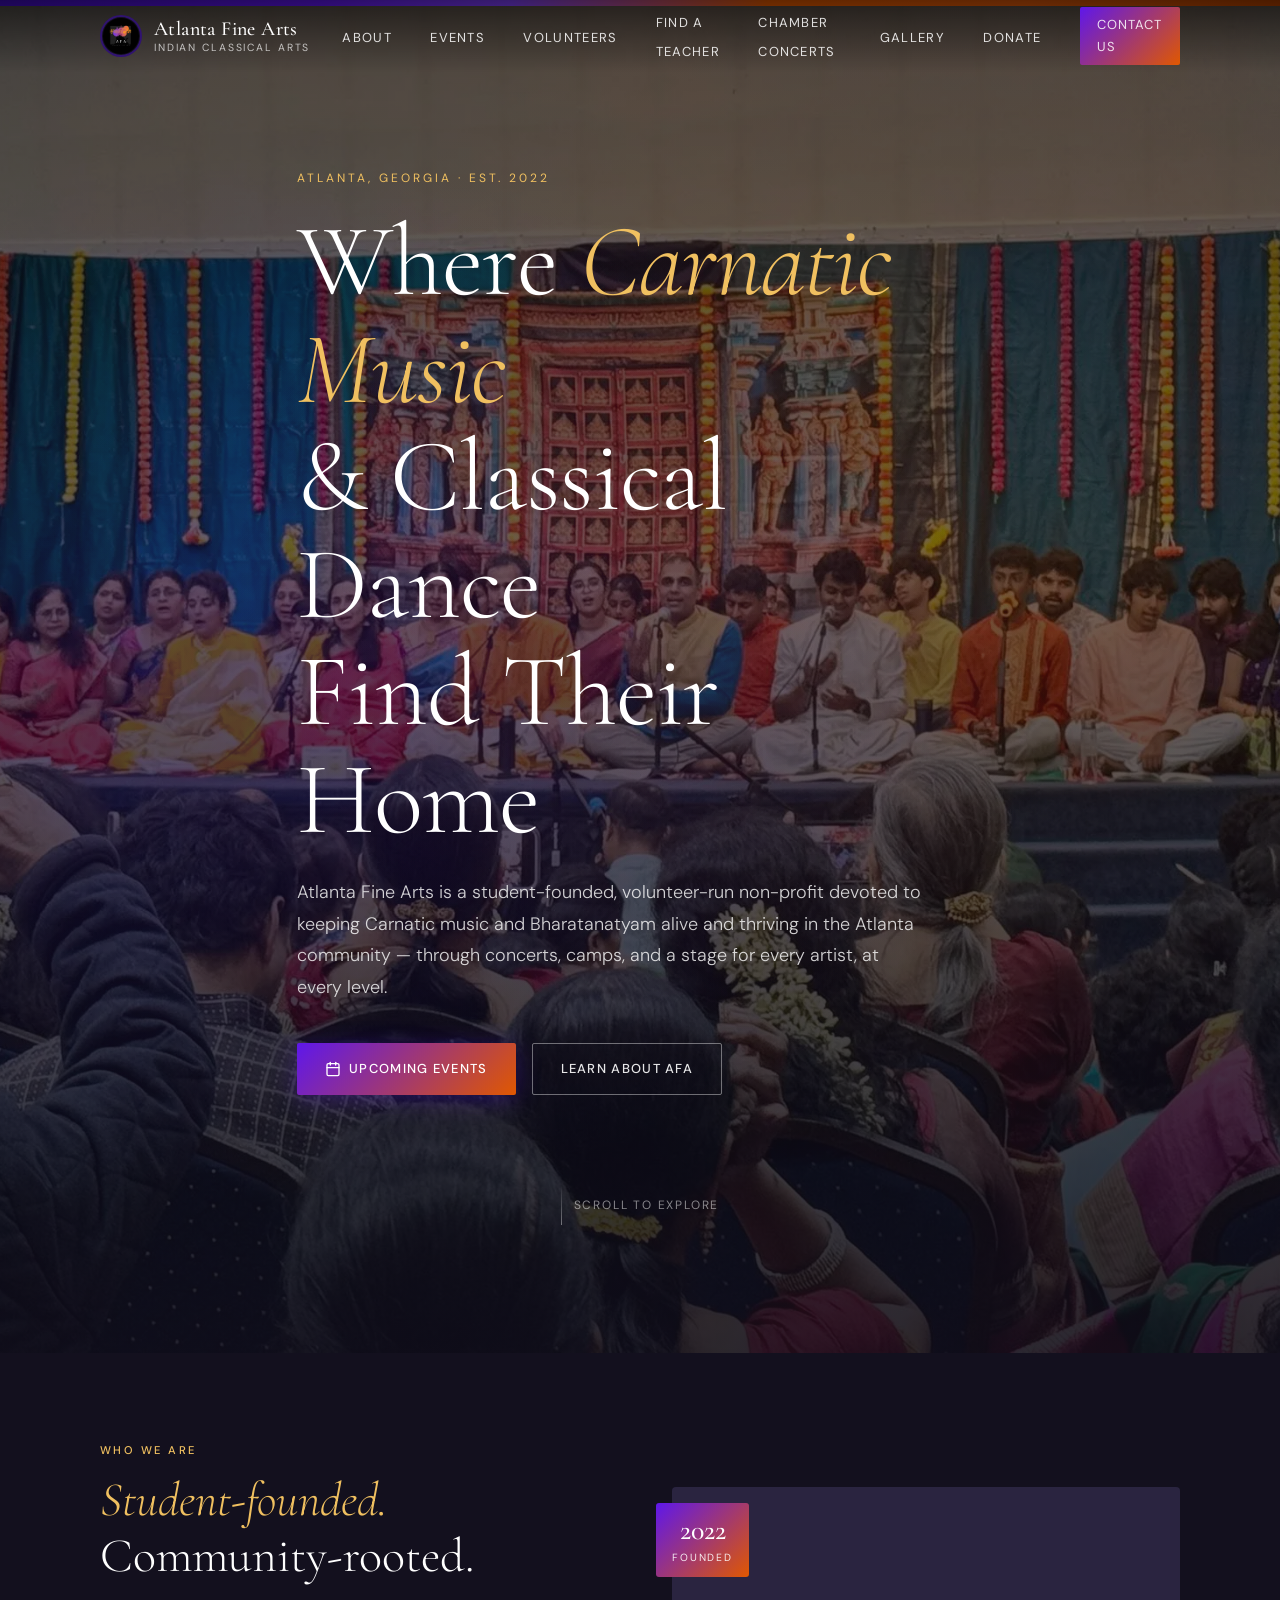
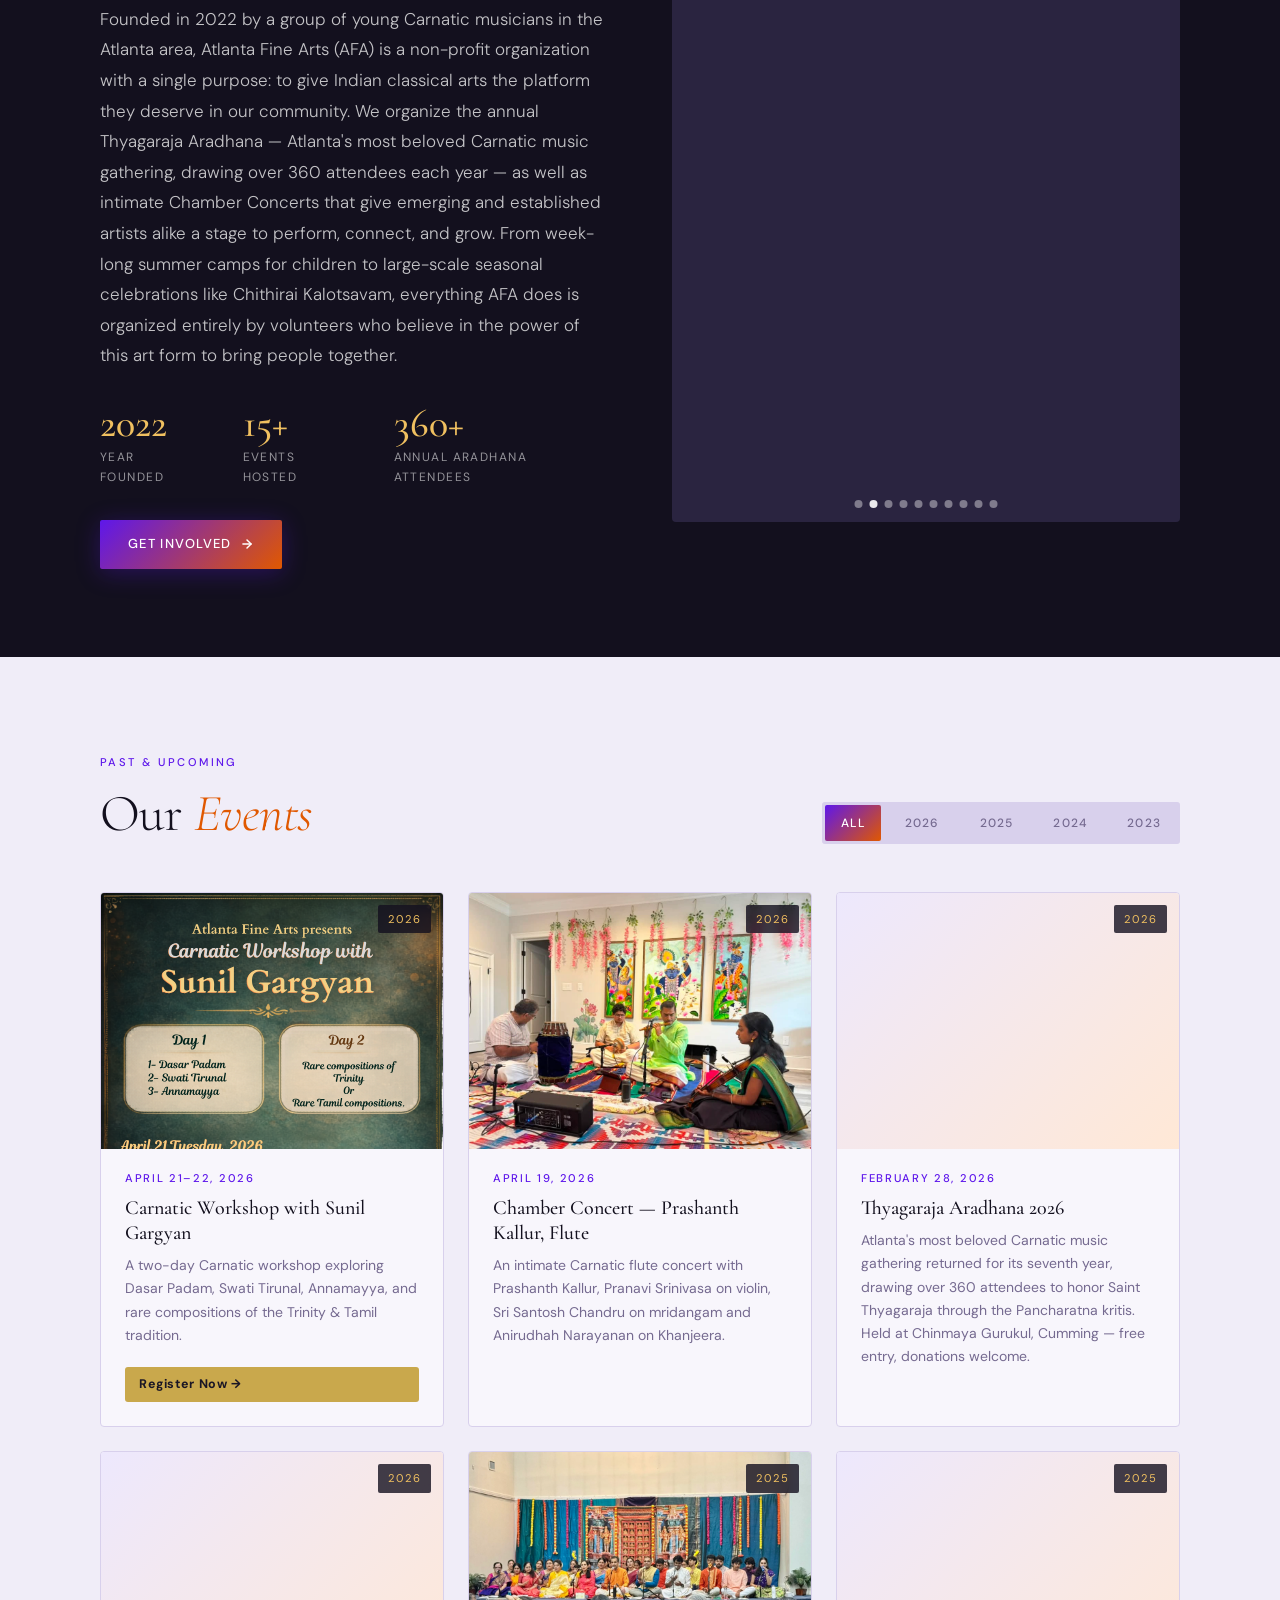
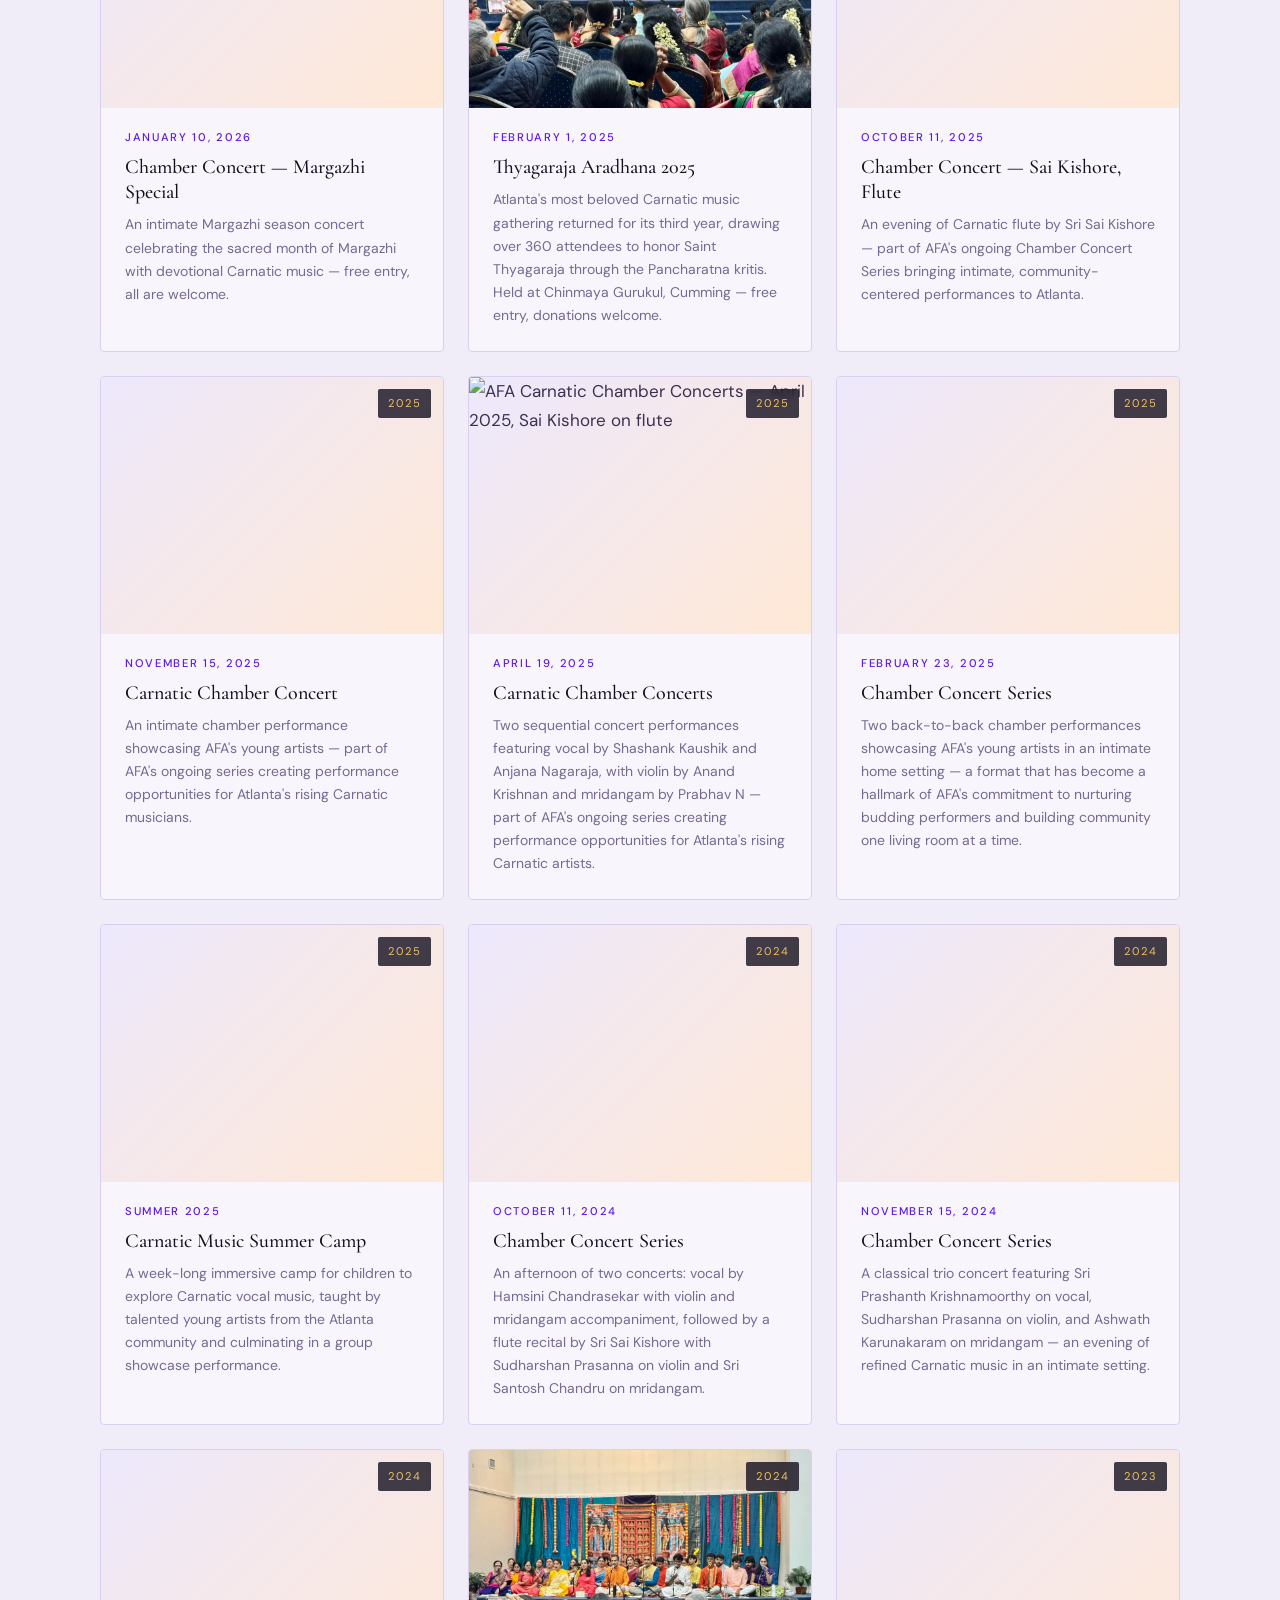
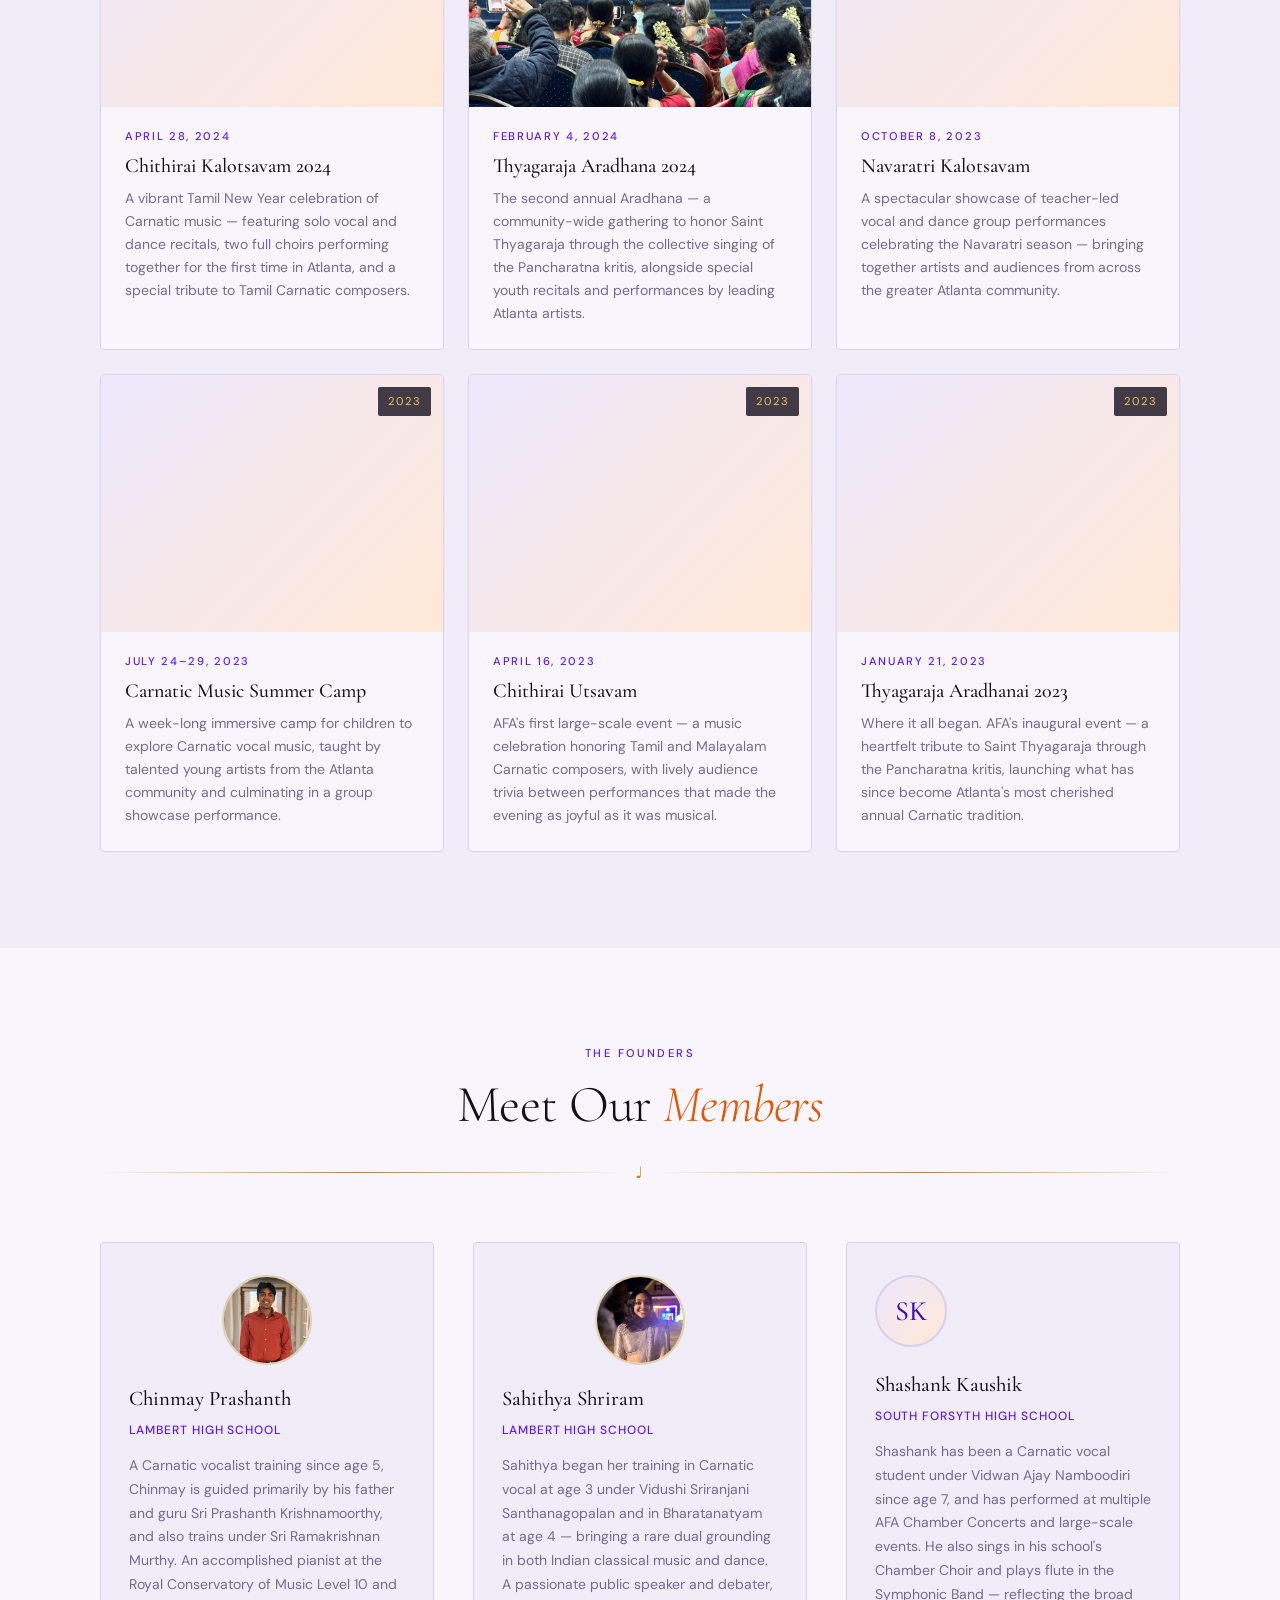
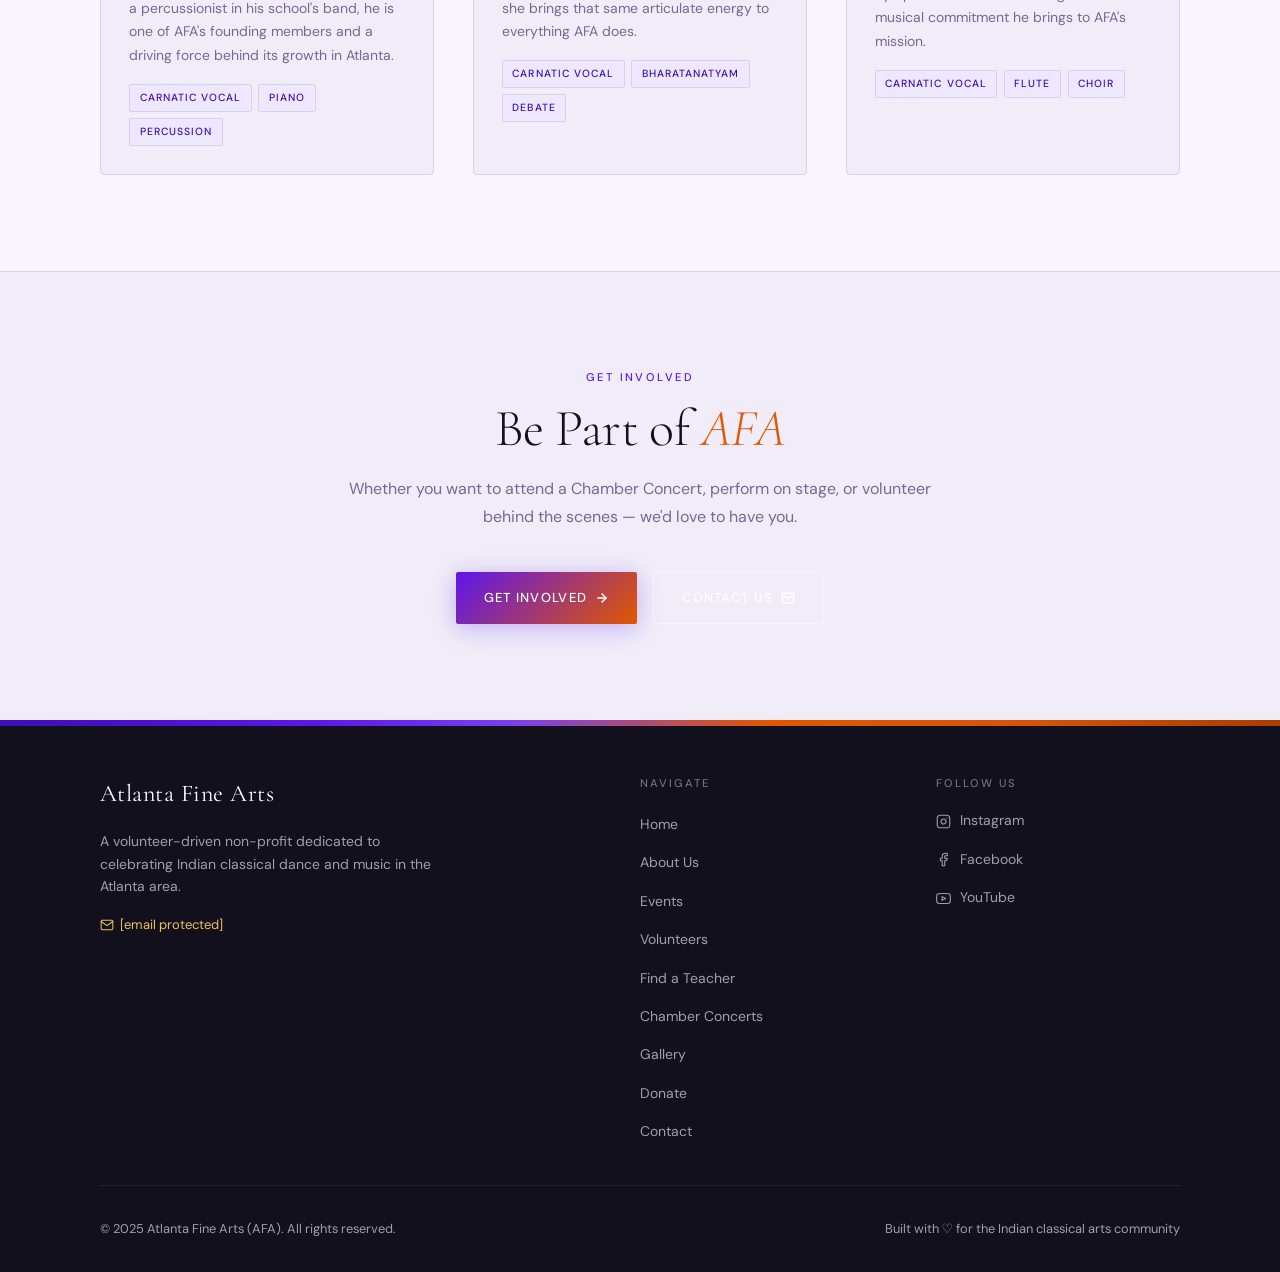
==== index.html @ be0f8270 "Update index.html" ====
<!DOCTYPE html>
<html lang="en">
<head>
  <meta charset="UTF-8" />
  <meta name="viewport" content="width=device-width, initial-scale=1.0" />

  <!-- ═══════════════════════════════════════════════
       SEO META
  ════════════════════════════════════════════════ -->
  <title>Atlanta Fine Arts | #1 Carnatic Music Events in Atlanta, GA — Thyagaraja Aradhana &amp; Chamber Concerts</title>
  <meta name="description" content="Atlanta Fine Arts (AFA) — Atlanta's premier Carnatic music organization. Home of the annual Thyagaraja Aradhana at Chinmaya Gurukul, Cumming GA. Free concerts, Chamber Concert Series, Bharatanatyam, and summer camps since 2022. Student-founded, volunteer-run." />
  <meta name="keywords" content="Atlanta Carnatic music, Carnatic music Atlanta GA, Thyagaraja Aradhana Atlanta, Indian classical music Atlanta, Bharatanatyam Atlanta, Carnatic concerts Cumming Georgia, AFA Atlanta Fine Arts, Pancharatna Kritis Atlanta, Indian classical arts Atlanta, Forsyth County Carnatic music" />
  <meta name="geo.region" content="US-GA" />
  <meta name="geo.placename" content="Atlanta, Georgia" />
  <meta name="author" content="Atlanta Fine Arts" />
  <meta name="robots" content="index, follow" />
  <link rel="canonical" href="https://atlfinearts.com/" />

  <!-- Open Graph -->
  <meta property="og:type"        content="website" />
  <meta property="og:url"         content="https://atlfinearts.com/" />
  <meta property="og:title"       content="Atlanta Fine Arts | Carnatic Music &amp; Bharatanatyam Events in Atlanta, GA" />
  <meta property="og:description" content="Atlanta's home for Carnatic music — annual Thyagaraja Aradhana (360+ attendees), Chamber Concert Series, Bharatanatyam, and summer camps. Free entry. Chinmaya Gurukul, Cumming GA." />
  <meta property="og:image"       content="https://atlfinearts.com/assets/images/og-image.jpg" />
  <meta property="og:image:width"  content="1200" />
  <meta property="og:image:height" content="630" />
  <meta property="og:locale"      content="en_US" />
  <meta property="og:site_name"   content="Atlanta Fine Arts" />

  <!-- Twitter / X card -->
  <meta name="twitter:card"        content="summary_large_image" />
  <meta name="twitter:title"       content="Atlanta Fine Arts | Carnatic Music &amp; Bharatanatyam in Atlanta" />
  <meta name="twitter:description" content="Student-founded non-profit bringing Carnatic music and Bharatanatyam to Atlanta. Annual Aradhana, Chamber Concerts, and summer camps since 2022." />
  <meta name="twitter:image"       content="https://atlfinearts.com/assets/images/og-image.jpg" />

  <!-- Theme colour -->
  <meta name="theme-color" content="#1E1A16" />

  <!-- ═══════════════════════════════════════════════
       PERFORMANCE — RESOURCE HINTS
  ════════════════════════════════════════════════ -->
  <!-- Preconnect to font origins before stylesheet parses -->
  <link rel="preconnect" href="https://fonts.googleapis.com" />
  <link rel="preconnect" href="https://fonts.gstatic.com" crossorigin />

  <!-- Preload LCP image — hero background is the LCP element -->
  <link rel="preload"
        as="image"
        href="assets/images/2026-Aaradhanai_group_picture.webp"
        type="image/webp"
        fetchpriority="high" />

  <!-- Preload stylesheet — blocks render but eliminates extra RTT -->
  <link rel="preload" href="styles.css" as="style" />

  <!-- ═══════════════════════════════════════════════
       FONTS — display=swap eliminates invisible-text period
       Only load the exact weights used (reduces payload ~30%)
  ════════════════════════════════════════════════ -->
  <link rel="stylesheet"
        href="https://fonts.googleapis.com/css2?family=Cormorant+Garamond:ital,wght@0,300;0,500;1,300;1,400&family=DM+Sans:opsz,wght@9..40,300;9..40,400;9..40,500&display=swap" />

  <!-- ═══════════════════════════════════════════════
       STYLESHEET
  ════════════════════════════════════════════════ -->
  <link rel="stylesheet" href="styles.css" />
  <link rel="stylesheet" href="pages.css" />

  <!-- ═══════════════════════════════════════════════
       PATCH — nav contrast + fix
  ════════════════════════════════════════════════ -->
  <style>
    /* Nav brand always white/legible at all scroll positions */
    .nav__wordmark { color: #fff !important; }
    .nav__wordmark span { color: rgba(255,255,255,0.7) !important; }
    .nav__link { color: rgba(255,255,255,0.85) !important; }
    .nav:not(.scrolled) { background: linear-gradient(to bottom, rgba(0,0,0,0.55) 0%, transparent 100%) !important; }
    /* Member photo avatars */
    .member-card__avatar--photo {
      width: 90px !important;
      height: 90px !important;
      border-radius: 50% !important;
      overflow: hidden !important;
      font-size: 0 !important;
      background: none !important;
      padding: 0 !important;
      margin: 0 auto 16px !important;
      border: 2px solid rgba(201,168,76,0.4) !important;
      display: flex !important;
      align-items: center !important;
      justify-content: center !important;
    }
    .member-card__avatar--photo img {
      width: 100% !important;
      height: 100% !important;
      object-fit: cover !important;
      object-position: top center !important;
      display: block !important;
    }

    /* ── MODAL FIX: make modal scrollable and X accessible ── */
    #event-modal > div {
      max-height: 90vh;
      overflow-y: auto;
      -webkit-overflow-scrolling: touch;
    }
    #event-modal > div > button {
      position: sticky !important;
      top: 0;
      float: right;
      margin: 12px 12px 0 0;
      z-index: 100;
    }
  </style>

  <!-- ═══════════════════════════════════════════════
       STRUCTURED DATA — JSON-LD
       Organization + WebSite + Events (rich results)
  ════════════════════════════════════════════════ -->
  <script type="application/ld+json">
  {
    "@context": "https://schema.org",
    "@graph": [
      {
        "@type": "Organization",
        "@id": "https://atlfinearts.com/#org",
        "name": "Atlanta Fine Arts",
        "alternateName": "AFA",
        "url": "https://atlfinearts.com",
        "logo": "https://atlfinearts.com/assets/images/og-image.jpg",
        "foundingDate": "2022",
        "description": "A student-founded, volunteer-run non-profit dedicated to nurturing Carnatic music and Bharatanatyam in the Atlanta community through the annual Thyagaraja Aradhana, Chamber Concert Series, summer camps, and more.",
        "email": "afacarnatic@gmail.com",
        "address": {
          "@type": "PostalAddress",
          "addressLocality": "Atlanta",
          "addressRegion": "GA",
          "addressCountry": "US"
        },
        "sameAs": [
          "https://www.instagram.com/atlanta.finearts",
          "https://www.facebook.com/afacarnatic",
          "https://www.youtube.com/@atlfinearts"
        ]
      },
      {
        "@type": "WebSite",
        "@id": "https://atlfinearts.com/#website",
        "url": "https://atlfinearts.com",
        "name": "Atlanta Fine Arts",
        "publisher": { "@id": "https://atlfinearts.com/#org" }
      },
      {
        "@type": "Event",
        "name": "Thyagaraja Aradhana 2026",
        "startDate": "2026-02-28",
        "location": { "@type": "Place", "name": "Chinmaya Gurukul", "address": { "@type": "PostalAddress", "addressLocality": "Cumming", "addressRegion": "GA" } },
        "organizer": { "@id": "https://atlfinearts.com/#org" },
        "description": "Annual celebration honoring Saint Thyagaraja with the singing of the Pancharatna kritis. Free entry, donations welcome.",
        "isAccessibleForFree": true
      },
      {
        "@type": "Event",
        "name": "Thyagaraja Aradhana 2025",
        "startDate": "2025-02-01",
        "location": { "@type": "Place", "name": "Chinmaya Gurukul", "address": { "@type": "PostalAddress", "addressLocality": "Cumming", "addressRegion": "GA" } },
        "organizer": { "@id": "https://atlfinearts.com/#org" },
        "description": "Annual celebration honoring Saint Thyagaraja with the singing of the Pancharatna kritis. Free entry, donations welcome. Over 360 attendees.",
        "isAccessibleForFree": true
      },
      {
        "@type": "Event",
        "name": "Chithirai Kalotsavam 2024",
        "startDate": "2024-04-28",
        "location": { "@type": "Place", "address": { "@type": "PostalAddress", "addressLocality": "Atlanta", "addressRegion": "GA" } },
        "organizer": { "@id": "https://atlfinearts.com/#org" },
        "description": "A celebration of Carnatic music featuring vocal and dance recitals, two epic choirs, and a tribute to Tamil Carnatic composers."
      },
      {
        "@type": "Event",
        "name": "Thyagaraja Aradhana 2024",
        "startDate": "2024-02-04",
        "location": { "@type": "Place", "address": { "@type": "PostalAddress", "addressLocality": "Atlanta", "addressRegion": "GA" } },
        "organizer": { "@id": "https://atlfinearts.com/#org" },
        "description": "Annual celebration honoring Saint Thyagaraja with group Pancharatnam performance and youth recitals."
      }
    ]
  }
  </script>

  <!-- FAQ + LocalBusiness schema for Google rich results -->
  <script type="application/ld+json">
  {
    "@context": "https://schema.org",
    "@type": "FAQPage",
    "mainEntity": [
      {
        "@type": "Question",
        "name": "What is Atlanta Fine Arts (AFA)?",
        "acceptedAnswer": { "@type": "Answer", "text": "Atlanta Fine Arts (AFA) is a student-founded, volunteer-run non-profit organization dedicated to promoting Carnatic music and Bharatanatyam in the Atlanta, Georgia community. Founded in 2022, AFA hosts the annual Thyagaraja Aradhana, Chamber Concert Series, summer camps, and cultural celebrations." }
      },
      {
        "@type": "Question",
        "name": "Where is the Thyagaraja Aradhana held in Atlanta?",
        "acceptedAnswer": { "@type": "Answer", "text": "The AFA Thyagaraja Aradhana is held at Chinmaya Gurukul, 4980 Pittman Road, Cumming, GA 30040. It is a free event open to all, with donations welcome." }
      },
      {
        "@type": "Question",
        "name": "How can I attend a Carnatic music concert in Atlanta?",
        "acceptedAnswer": { "@type": "Answer", "text": "Atlanta Fine Arts hosts free Carnatic music events throughout the year including the Thyagaraja Aradhana (360+ attendees), intimate Chamber Concert Series, and seasonal celebrations. Follow AFA on Instagram @atlanta.finearts or Facebook @afacarnatic for event announcements." }
      },
      {
        "@type": "Question",
        "name": "Is Atlanta Fine Arts free to attend?",
        "acceptedAnswer": { "@type": "Answer", "text": "Yes! Most AFA events including the Thyagaraja Aradhana are free to attend, with donations welcome. Summer camp programs have a small fee." }
      }
    ]
  }
  </script>
  <script type="application/ld+json">
  {
    "@context": "https://schema.org",
    "@type": "MusicGroup",
    "name": "Atlanta Fine Arts",
    "alternateName": "AFA",
    "url": "https://atlfinearts.com",
    "genre": "Carnatic Music",
    "foundingDate": "2022",
    "foundingLocation": { "@type": "Place", "name": "Atlanta, Georgia, USA" },
    "description": "Atlanta's premier student-founded, volunteer-run Carnatic music and Bharatanatyam organization. Home of the annual Thyagaraja Aradhana and Chamber Concert Series.",
    "address": { "@type": "PostalAddress", "addressLocality": "Cumming", "addressRegion": "GA", "addressCountry": "US" },
    "sameAs": ["https://www.instagram.com/atlanta.finearts", "https://www.facebook.com/afacarnatic", "https://www.youtube.com/@atlfinearts"]
  }
  </script>
</head>

<body>

  <!-- ═══════════════════════════════════════════════
       SKIP LINK — first focusable element (WCAG 2.4.1)
  ════════════════════════════════════════════════ -->
  <a class="skip-link" href="#main-content">Skip to main content</a>

  <!-- ═══════════════════════════════════════════════
       DECORATIVE TOP BORDER
  ════════════════════════════════════════════════ -->
  <div class="kolam-border" aria-hidden="true"></div>

  <!-- ═══════════════════════════════════════════════
       NAVIGATION
  ════════════════════════════════════════════════ -->
  <nav class="nav" id="nav" aria-label="Main navigation">
    <div class="nav__inner">

      <a href="#home" class="nav__brand" aria-label="Atlanta Fine Arts — home">
        <div class="nav__logo" aria-hidden="true">
          <img src="assets/images/afa-logo.webp"
               alt="" width="36" height="36"
               style="border-radius:50%;object-fit:cover;" />
        </div>
        <div class="nav__wordmark">
          Atlanta Fine Arts
          <span>Indian Classical Arts</span>
        </div>
      </a>

      <!-- Desktop links -->
      <ul class="nav__links" role="list">
        <li><a href="#about"   class="nav__link">About</a></li>
        <li><a href="#events"  class="nav__link">Events</a></li>
        <li><a href="volunteers.html" class="nav__link">Volunteers</a></li>
        <li><a href="teachers.html" class="nav__link">Find a Teacher</a></li>
        <li><a href="chamber-concerts.html" class="nav__link">Chamber Concerts</a></li>
        <li><a href="gallery.html" class="nav__link">Gallery</a></li>
        <li><a href="donate.html" class="nav__link">Donate</a></li>
        <li><a href="contact.html" class="nav__link nav__link--cta">Contact Us</a></li>
      </ul>

      <!-- Mobile hamburger — aria-expanded + aria-controls wired in JS -->
      <button class="nav__toggle"
              id="nav-toggle"
              aria-label="Open navigation menu"
              aria-expanded="false"
              aria-controls="mobile-menu">
        <span aria-hidden="true"></span>
        <span aria-hidden="true"></span>
        <span aria-hidden="true"></span>
      </button>
    </div>

    <!-- Mobile menu panel -->
    <div class="nav__mobile" id="mobile-menu" aria-hidden="true" role="region" aria-label="Mobile navigation">
      <ul class="nav__mobile-links" role="list">
        <li><a href="#about"   class="nav__mobile-link" data-mobile-link>About <span class="arrow" aria-hidden="true">→</span></a></li>
        <li><a href="#events"  class="nav__mobile-link" data-mobile-link>Events <span class="arrow" aria-hidden="true">→</span></a></li>
        <li><a href="volunteers.html" class="nav__mobile-link" data-mobile-link>Volunteers <span class="arrow" aria-hidden="true">→</span></a></li>
        <li><a href="teachers.html" class="nav__mobile-link" data-mobile-link>Find a Teacher <span class="arrow" aria-hidden="true">→</span></a></li>
        <li><a href="chamber-concerts.html" class="nav__mobile-link" data-mobile-link>Chamber Concerts <span class="arrow" aria-hidden="true">→</span></a></li>
        <li><a href="gallery.html" class="nav__mobile-link" data-mobile-link>Gallery <span class="arrow" aria-hidden="true">→</span></a></li>
        <li><a href="donate.html" class="nav__mobile-link" data-mobile-link>Donate <span class="arrow" aria-hidden="true">→</span></a></li>
        <li><a href="contact.html" class="nav__mobile-link" data-mobile-link>Contact Us <span class="arrow" aria-hidden="true">→</span></a></li>
      </ul>
    </div>
  </nav>

  <!-- ─────────────────────────────────────────── -->
  <main id="main-content">
  <!-- ─────────────────────────────────────────── -->

    <!-- ═══════════════════════════════════════════════
         HERO
    ════════════════════════════════════════════════ -->
    <section class="hero" id="home" aria-label="Welcome to Atlanta Fine Arts">
      <div class="hero__bg" aria-hidden="true">
        <!--
          <picture> with AVIF → WebP → JPEG fallback + responsive srcset
          fetchpriority=high  → browser prioritises this as LCP candidate
          loading=eager       → never lazy-load the LCP image
          No width/height on <picture> itself; aspect ratio handled by CSS
        -->
        <picture>
          <source
            type="image/webp"
            srcset="assets/images/2026-Aaradhanai_group_picture.webp"
            sizes="100vw" />
          <img
            class="hero__bg-img"
            src="assets/images/2026-Aaradhanai_group_picture.webp"
            sizes="100vw"
            alt=""
            width="1920" height="1080"
            loading="eager"
            fetchpriority="high"
            decoding="async" />
        </picture>
        <div class="hero__bg-overlay"></div>
      </div>

      <div class="hero__inner container">
        <p class="hero__eyebrow">Atlanta, Georgia · Est. 2022</p>

        <h1 class="hero__title">
          Where <em>Carnatic Music</em><br>&amp; Classical Dance<br>Find Their Home
        </h1>

        <p class="hero__desc">
          Atlanta Fine Arts is a student-founded, volunteer-run non-profit
          devoted to keeping Carnatic music and Bharatanatyam alive and thriving
          in the Atlanta community — through concerts, camps, and a stage for
          every artist, at every level.
        </p>

        <div class="hero__actions">
          <a href="#events" class="btn btn--primary">
            <!-- Inline SVG icon — no extra HTTP request -->
            <svg width="16" height="16" viewBox="0 0 24 24" fill="none" stroke="currentColor"
                 stroke-width="2" stroke-linecap="round" stroke-linejoin="round"
                 aria-hidden="true" focusable="false">
              <rect x="3" y="4" width="18" height="18" rx="2" ry="2"/>
              <line x1="16" y1="2" x2="16" y2="6"/>
              <line x1="8" y1="2" x2="8" y2="6"/>
              <line x1="3" y1="10" x2="21" y2="10"/>
            </svg>
            Upcoming Events
          </a>
          <a href="#about" class="btn btn--outline">Learn About AFA</a>
        </div>
      </div>

      <p class="hero__scroll container" aria-hidden="true">
        <span class="hero__scroll-line"></span>
        Scroll to explore
      </p>
    </section>

    <!-- ═══════════════════════════════════════════════
         ABOUT
    ════════════════════════════════════════════════ -->
    <section class="about" id="about" aria-labelledby="about-heading">
      <div class="container">
        <div class="about__inner">

          <div>
            <p class="about__tag">Who We Are</p>
            <h2 class="about__title" id="about-heading">
              <em>Student-founded.</em><br>
              Community-rooted.
            </h2>
            <p class="about__body">
              Founded in 2022 by a group of young Carnatic musicians in the Atlanta
              area, Atlanta Fine Arts (AFA) is a non-profit organization with a
              single purpose: to give Indian classical arts the platform they deserve
              in our community. We organize the annual Thyagaraja Aradhana — Atlanta's
              most beloved Carnatic music gathering, drawing over 360 attendees each
              year — as well as intimate Chamber Concerts that give emerging and
              established artists alike a stage to perform, connect, and grow. From
              week-long summer camps for children to large-scale seasonal celebrations
              like Chithirai Kalotsavam, everything AFA does is organized entirely by
              volunteers who believe in the power of this art form to bring people together.
            </p>

            <div class="about__stats">
              <div>
                <div class="stat__number">2022</div>
                <div class="stat__label">Year Founded</div>
              </div>
              <div>
                <div class="stat__number">15+</div>
                <div class="stat__label">Events Hosted</div>
              </div>
              <div>
                <div class="stat__number">360+</div>
                <div class="stat__label">Annual Aradhana Attendees</div>
              </div>
            </div>

            <div class="">
              <a href="#contact" class="btn btn--primary">
                Get Involved
                <svg width="14" height="14" viewBox="0 0 24 24" fill="none" stroke="currentColor"
                     stroke-width="2.5" stroke-linecap="round" stroke-linejoin="round"
                     aria-hidden="true" focusable="false">
                  <line x1="5" y1="12" x2="19" y2="12"/>
                  <polyline points="12 5 19 12 12 19"/>
                </svg>
              </a>
            </div>
          </div>

          <div class="about__img-wrap" style="position:relative;overflow:visible;">
            <!-- Carousel -->
            <div id="about-carousel" style="position:relative;width:100%;height:100%;border-radius:inherit;overflow:hidden;">
              <img class="about__img about-slide" src="assets/images/2026-Aaradhanai_group_picture.webp"
                   alt="Thyagaraja Aradhana group performance" loading="lazy" decoding="async"
                   style="width:100%;height:100%;object-fit:cover;display:block;" />
              <img class="about__img about-slide" src="assets/images/2024-chithirai-kalotsavam-group-performance-dance-2.webp"
                   alt="Chithirai Kalotsavam dance performance" loading="lazy" decoding="async"
                   style="width:100%;height:100%;object-fit:cover;display:none;" />
              <img class="about__img about-slide" src="assets/images/chamber-concert-series-pranavi-on-violin.webp"
                   alt="AFA Chamber Concert Series — violin performance" loading="lazy" decoding="async"
                   style="width:100%;height:100%;object-fit:cover;display:none;" />
              <img class="about__img about-slide" src="assets/images/2024-chithirai-kalotsavam-group-performance-dance-4.webp"
                   alt="Chithirai Kalotsavam group dance" loading="lazy" decoding="async"
                   style="width:100%;height:100%;object-fit:cover;display:none;" />
              <img class="about__img about-slide" src="assets/images/workshop-poster.svg"
                   alt="AFA Chamber Concert performance" loading="lazy" decoding="async"
                   style="width:100%;height:100%;object-fit:cover;display:none;" />
              <img class="about__img about-slide" src="assets/images/workshop-poster.svg"
                   alt="AFA Chamber Concert performance" loading="lazy" decoding="async"
                   style="width:100%;height:100%;object-fit:cover;display:none;" />
              <img class="about__img about-slide" src="assets/images/chamber-concert-series-prabhav.webp"
                   alt="AFA Chamber Concert — mridangam performance" loading="lazy" decoding="async"
                   style="width:100%;height:100%;object-fit:cover;display:none;" />
              <img class="about__img about-slide" src="assets/images/chamber-concert-series-anand-krishnan.webp"
                   alt="AFA Chamber Concert — violin performance" loading="lazy" decoding="async"
                   style="width:100%;height:100%;object-fit:cover;display:none;" />
              <img class="about__img about-slide" src="assets/images/2023_chamber_concert.webp"
                   alt="AFA Chamber Concert 2023" loading="lazy" decoding="async"
                   style="width:100%;height:100%;object-fit:cover;display:none;" />
              <img class="about__img about-slide" src="assets/images/AFA-young-volunteers.webp"
                   alt="AFA young volunteers" loading="lazy" decoding="async"
                   style="width:100%;height:100%;object-fit:cover;display:none;" />
              <!-- Dot indicators -->
              <div style="position:absolute;bottom:14px;left:50%;transform:translateX(-50%);display:flex;gap:7px;z-index:10;">
                <button class="about-dot" onclick="goSlide(0)" aria-label="Slide 1"  style="width:8px;height:8px;border-radius:50%;border:none;background:rgba(255,255,255,0.9);cursor:pointer;padding:0;"></button>
                <button class="about-dot" onclick="goSlide(1)" aria-label="Slide 2"  style="width:8px;height:8px;border-radius:50%;border:none;background:rgba(255,255,255,0.4);cursor:pointer;padding:0;"></button>
                <button class="about-dot" onclick="goSlide(2)" aria-label="Slide 3"  style="width:8px;height:8px;border-radius:50%;border:none;background:rgba(255,255,255,0.4);cursor:pointer;padding:0;"></button>
                <button class="about-dot" onclick="goSlide(3)" aria-label="Slide 4"  style="width:8px;height:8px;border-radius:50%;border:none;background:rgba(255,255,255,0.4);cursor:pointer;padding:0;"></button>
                <button class="about-dot" onclick="goSlide(4)" aria-label="Slide 5"  style="width:8px;height:8px;border-radius:50%;border:none;background:rgba(255,255,255,0.4);cursor:pointer;padding:0;"></button>
                <button class="about-dot" onclick="goSlide(5)" aria-label="Slide 6"  style="width:8px;height:8px;border-radius:50%;border:none;background:rgba(255,255,255,0.4);cursor:pointer;padding:0;"></button>
                <button class="about-dot" onclick="goSlide(6)" aria-label="Slide 7"  style="width:8px;height:8px;border-radius:50%;border:none;background:rgba(255,255,255,0.4);cursor:pointer;padding:0;"></button>
                <button class="about-dot" onclick="goSlide(7)" aria-label="Slide 8"  style="width:8px;height:8px;border-radius:50%;border:none;background:rgba(255,255,255,0.4);cursor:pointer;padding:0;"></button>
                <button class="about-dot" onclick="goSlide(8)" aria-label="Slide 9"  style="width:8px;height:8px;border-radius:50%;border:none;background:rgba(255,255,255,0.4);cursor:pointer;padding:0;"></button>
                <button class="about-dot" onclick="goSlide(9)" aria-label="Slide 10" style="width:8px;height:8px;border-radius:50%;border:none;background:rgba(255,255,255,0.4);cursor:pointer;padding:0;"></button>
              </div>
            </div>
            <!-- Founded badge — positioned outside the overflow:hidden carousel div -->
            <div class="about__founded" aria-label="Organization founded in 2022"
                 style="position:absolute;top:16px;left:-16px;z-index:20;">
              <span>2022</span>
              <span>Founded</span>
            </div>
          </div>
          <script>
            (function() {
              var slides = document.querySelectorAll('.about-slide');
              var dots   = document.querySelectorAll('.about-dot');
              var cur    = 0;
              function goSlide(n) {
                slides[cur].style.display = 'none';
                dots[cur].style.background = 'rgba(255,255,255,0.4)';
                cur = n;
                slides[cur].style.display = 'block';
                dots[cur].style.background = 'rgba(255,255,255,0.9)';
              }
              window.goSlide = goSlide;
              setInterval(function() { goSlide((cur + 1) % slides.length); }, 3500);
            })();
          </script>

        </div>
      </div>
    </section>

    <!-- ═══════════════════════════════════════════════
         EVENTS
    ════════════════════════════════════════════════ -->
    <section class="events" id="events" aria-labelledby="events-heading">
      <div class="container">

        <div class="events__head">
          <div>
            <p class="section-label">Past &amp; Upcoming</p>
            <h2 class="section-title" id="events-heading">
              Our <em>Events</em>
            </h2>
          </div>
          <!-- role=tablist so screen readers announce tab pattern -->
          <div class="events__tabs" role="tablist" aria-label="Filter events by year">
            <button class="events__tab active" data-tab="all"  role="tab" aria-selected="true"  id="tab-all"  aria-controls="events-grid">All</button>
            <button class="events__tab"        data-tab="2026" role="tab" aria-selected="false" id="tab-2026" aria-controls="events-grid">2026</button>
            <button class="events__tab"        data-tab="2025" role="tab" aria-selected="false" id="tab-2025" aria-controls="events-grid">2025</button>
            <button class="events__tab"        data-tab="2024" role="tab" aria-selected="false" id="tab-2024" aria-controls="events-grid">2024</button>
            <button class="events__tab"        data-tab="2023" role="tab" aria-selected="false" id="tab-2023" aria-controls="events-grid">2023</button>
          </div>
        </div>

        <!-- EVENT MODAL -->
        <div id="event-modal" style="display:none;position:fixed;inset:0;z-index:9999;background:rgba(0,0,0,0.75);overflow-y:auto;padding:40px 16px;" onclick="if(event.target===this)closeModal()">
          <div style="background:#1a1625;max-width:640px;margin:0 auto;border-radius:16px;overflow:hidden;position:relative;box-shadow:0 24px 80px rgba(0,0,0,0.6);" onclick="event.stopPropagation()">
            <div style="display:flex;justify-content:flex-end;background:#1a1625;padding:12px 14px 0;"><button onclick="closeModal()" aria-label="Close" style="background:rgba(255,255,255,0.12);border:none;color:#fff;width:44px;height:44px;border-radius:50%;font-size:20px;cursor:pointer;z-index:10;line-height:1;flex-shrink:0;display:flex;align-items:center;justify-content:center;">✕</button></div>
            <div style="position:relative;">
              <img id="modal-img" src="" alt="" style="width:100%;max-height:320px;object-fit:cover;display:block;" />
              <div id="modal-img-dots" style="position:absolute;bottom:10px;left:50%;transform:translateX(-50%);display:none;gap:6px;align-items:center;"></div>
            </div>
            <div style="padding:24px 28px 32px;">
              <p id="modal-date" style="color:#c9a84c;font-size:0.78rem;letter-spacing:0.12em;text-transform:uppercase;margin:0 0 8px;"></p>
              <h2 id="modal-title" style="color:#fff;font-family:'Cormorant Garamond',serif;font-size:1.75rem;font-weight:300;margin:0 0 6px;"></h2>
              <p id="modal-location" style="color:rgba(255,255,255,0.45);font-size:0.8rem;margin:0 0 20px;"></p>
              <div id="modal-blog" style="margin:0 0 20px;"></div>
              <div id="modal-performers" style="border-top:1px solid rgba(255,255,255,0.1);padding-top:20px;"></div>
            </div>
          </div>
        </div>
        <style>
          .event-card { cursor:pointer; transition:transform 0.2s ease, box-shadow 0.2s ease; }
          .event-card:hover { transform:translateY(-4px); box-shadow:0 12px 40px rgba(0,0,0,0.3); }
          .event-card:hover .event-card__title { color:#c9a84c; }
          .performer-set { margin-bottom:16px; }
          .performer-set h4 { color:#c9a84c; font-size:0.75rem; letter-spacing:0.1em; text-transform:uppercase; margin:0 0 10px; }
          .performer-row { display:flex; align-items:center; gap:10px; margin-bottom:8px; }
          .performer-instrument { background:rgba(201,168,76,0.15); color:#c9a84c; font-size:0.7rem; letter-spacing:0.08em; text-transform:uppercase; padding:2px 8px; border-radius:20px; white-space:nowrap; }
          .performer-name { color:#fff; font-size:0.9rem; }
          .modal-stat { display:inline-flex; align-items:center; gap:6px; background:rgba(255,255,255,0.06); padding:6px 14px; border-radius:20px; font-size:0.8rem; color:rgba(255,255,255,0.7); margin:0 6px 8px 0; }
        </style>
        <script>
          var eventsData = {
            'chamber-kallur-2026': {
              imgs: ['assets/images/prashanth-kallur-group.webp'],
              date: 'Sunday, April 19, 2026 · 3:00 PM – 4:30 PM',
              title: 'Chamber Concert — Prashanth Kallur, Flute',
              location: 'Private Residence, Cumming GA ',
              blog: 'AFA\'s April 2026 Chamber Concert featured an intimate flute performance by Prashanth Kallur — one of Atlanta\'s most lyrical voices on the Carnatic flute.\n\nPrashanth was joined by Pranavi Srinivasa on violin , Sri Santosh Chandru on mridangam and Anirudhah Narayanan on Khanjeera for an afternoon of deeply felt, close-quarters Carnatic music. Around 60 guests gathered at a private residence in Cumming for what was a truly special evening.\n\nFree entry, true to AFA\'s tradition of keeping Carnatic music accessible to all.',
              stats: ['Free Entry', '60 Seats Only', 'April 19, 2026'],
              sets: [
                { time: '3:00 PM – 4:30 PM', performers: [
                  { name: 'Prashanth Kallur', instrument: 'Flute' },
                  { name: 'Pranavi Srinivasa', instrument: 'Violin' },
                  { name: 'Sri Santosh Chandru', instrument: 'Mridangam' },
                  { name: 'Anirudhah Narayanan', instrument: 'Khanjeera' }
                  
                ]}
              ],
            },
            'workshop-sunil-2026': {
              imgs: ['assets/images/workshop-poster.svg'],
              date: 'Tuesday April 21 & Wednesday April 22, 2026',
              title: 'Carnatic Workshop with Sunil Gargyan',
              location: 'Atlanta, GA — details shared upon registration',
              blog: 'AFA presents a rare two-day Carnatic workshop with Sunil Gargyan — an opportunity to study compositions seldom covered in regular classroom instruction.\n\nDay 1 (Tuesday, April 21) explores the devotional heritage of Dasar Padam, the lyrical compositions of Swati Tirunal, and the vast body of work by the saint-poet Annamayya.\n\nDay 2 (Wednesday, April 22) ventures into rare territory: either the seldom-taught compositions of the Trinity — Thyagaraja, Muthuswami Dikshitar, and Syama Sastri — or rare Tamil Carnatic compositions.\n\nThis workshop is designed for intermediate to advanced students and serious enthusiasts. Space is limited — register early to secure your spot.',
              stats: ['2 Days', 'April 21–22, 2026', 'Registration Required'],
              sets: [
                { time: 'Day 1 · Tuesday, April 21', performers: [
                  { name: 'Dasar Padam', instrument: 'Topic' },
                  { name: 'Swati Tirunal', instrument: 'Topic' },
                  { name: 'Annamayya', instrument: 'Topic' }
                ]},
                { time: 'Day 2 · Wednesday, April 22', performers: [
                  { name: 'Rare Trinity compositions — or — Rare Tamil compositions', instrument: 'Topic' }
                ]}
              ],
              registerLink: 'workshop-sunil-gargyan.html'
            },
            'aradhana-2026': {
              imgs: ['assets/images/2026-thyagaraja-aaradhanai-img1.webp','assets/images/2026-thyagaraja-aaradhanai-img2.webp','assets/images/2026-thyagaraja-aaradhanai-img3.webp','assets/images/2026-Aaradhanai_group_picture.webp','assets/images/afa-2026-aaradhanai.webp'],
              date: 'Saturday, February 28, 2026 · 4 pm – 6 pm',
              title: 'Thyagaraja Aradhana 2026',
              location: 'Chinmaya Gurukul, 4980 Pittman Road, Cumming GA 30040',
              blog: 'Every February, the Atlanta Carnatic community gathers to do one thing: sing together. The AFA Thyagaraja Aradhana is not a ticketed concert — it is a Ghoshti Gaanam, a collective offering, where students, teachers, seasoned vidwans, and first-time rasikas all find their place in the same circle of sound.\n\nThe 2026 Aradhana marks AFA\'s fifth consecutive year hosting this beloved tradition. Over 360 voices filled Chinmaya Gurukul on February 28th to collectively render the Pancharathna Keertanas — the five great compositions of Saint Thyagaraja that are sung simultaneously by musicians across the world on his Aradhana day.\n\nWhat began as a small gathering of young musicians in 2022 has grown into one of the most anticipated events in the Atlanta Carnatic calendar. Free entry, open to all.',
              stats: ['Free Entry','360+ Attendees','Pancharathna Keertanas'],
              sets: []
            },
            'margazhi-2026': {
              imgs: ['assets/images/raman-thiruppavai.webp','assets/images/chamber-concert-series-pranavi-on-violin.webp'],
              date: 'Saturday, January 10, 2026 · 3 pm – 5 pm',
              title: 'Chamber Concert — Margazhi Special',
              location: 'Private Residence, Atlanta GA',
              blog: 'Margazhi — the Tamil month of devotion — found a beautiful expression in Atlanta this January. AFA\'s Margazhi Special brought together about 70 rasikas at a private residence for an afternoon steeped in the devotional spirit of the season.\n\nThe concert opened with a heartfelt recitation of Thiruppavai by Sri Raman Poyapakkam, the 30 verses of Andal\'s divine composition filling the room with quiet reverence. Sai Kishore then took the stage with his flute, his phrases weaving between the sacred and the lyrical, accompanied by Pranavi Srinivasa on violin and Sri Santosh Chandru holding the rhythmic pulse on mridangam.\n\nFor many in the audience, this is exactly what AFA\'s chamber series was built for — not a large hall or a ticketed stage, but a living room, a close circle, and music that feels like a personal conversation with the divine.',
              stats: ['~70 Attendees','Margazhi Season','Private Residence'],
              sets: [
                { time: '', performers: [
                  { name: 'Sri Raman Poyapakkam', instrument: 'Thiruppavai' },
                  { name: 'Sai Kishore', instrument: 'Flute' },
                  { name: 'Pranavi Srinivasa', instrument: 'Violin' },
                  { name: 'Sri Santosh Chandru', instrument: 'Mridangam' }
                ]}
              ]
            },
            'aradhana-2025': {
              imgs: ['assets/images/2026-Aaradhanai_group_picture.webp','assets/images/2024-thyagaraja-aaradhanai-dance-performance.webp'],
              date: 'Saturday, February 1, 2025',
              title: 'Thyagaraja Aradhana 2025',
              location: 'Chinmaya Gurukul, Cumming GA',
              blog: 'The third annual AFA Thyagaraja Aradhana was a milestone moment for the Atlanta Carnatic community. What started in 2023 as an ambitious first attempt by a group of young student volunteers had, by 2025, become a firmly established Atlanta tradition — and the numbers reflected it. Over 360 attendees gathered at Chinmaya Gurukul on February 1st, filling every seat and spilling into the aisles.\n\nThe Ghoshti Gaanam of the Pancharathna Keertanas was led by a community that has grown remarkably in three years: teachers and gurus, their students, and generations of rasikas who found in this event something rare — a space where Carnatic music is not performed for an audience, but practiced together as a community. The collective rendition, voices rising and falling in unison, is something that has to be experienced to be understood.\n\nAFA organizes this event entirely through volunteers, and attendance is always free.',
              stats: ['Free Entry','360+ Attendees','3rd Annual Aradhana'],
              sets: []
            },
            'chamber-oct-2025': {
              imgs: ['assets/images/chamber-concert.webp','assets/images/chamber-concert-series-shriram-salem.webp','assets/images/chamber-concert-series-anand-krishnan.webp'],
              date: 'Saturday, October 11, 2025 · 3 pm – 6 pm',
              title: 'Chamber Concert Series — October 2025',
              location: 'Private Residence, Atlanta GA',
              blog: 'October\'s chamber concert brought two distinct musical personalities together under one roof, giving ~70 guests an afternoon of contrasting yet complementary Carnatic experiences.\n\nThe first set featured Hamsini Chandrasekar on vocal — a performer known for her clear voice and expressive phrasing — with Anand Krishnan on violin and Anirudhah Narayanan on mridangam. Hamsini\'s concert was praised for its depth of raga exploration and the ease with which she navigated complex compositions.\n\nThe second set handed the stage to Sri Sai Kishore on flute. A consummate chamber performer, Sai Kishore brought an entirely different texture to the evening — the flute\'s breathy, lyrical quality lending every phrase a meditative quality. Sudharshan Prasanna anchored the violin with his characteristic precision, while Sri Santosh Chandru\'s mridangam playing was both supportive and inventive.',
              stats: ['~70 Attendees','2 Performances','October 2025'],
              sets: [
                { time: '3:00 pm – 3:50 pm', performers: [
                  { name: 'Hamsini Chandrasekar', instrument: 'Vocal' },
                  { name: 'Anand Krishnan', instrument: 'Violin' },
                  { name: 'Anirudhah Narayanan', instrument: 'Mridangam' }
                ]},
                { time: '4:00 pm – 6:00 pm', performers: [
                  { name: 'Sri Sai Kishore', instrument: 'Flute' },
                  { name: 'Sudharshan Prasanna', instrument: 'Violin' },
                  { name: 'Sri Santosh Chandru', instrument: 'Mridangam' }
                ]}
              ]
            },
            'chamber-nov-2025': {
              imgs: ['assets/images/afa-prashanth.webp','assets/images/chamber-concert-series-prabhav.webp'],
              date: 'Saturday, November 15, 2025 · 3 pm – 5 pm',
              title: 'Chamber Concert Series — November 2025',
              location: 'Private Residence, Atlanta GA',
              blog: 'November\'s chamber concert was anchored by one of Atlanta\'s most respected Carnatic vocal artists. Sri Prashanth Krishnamoorthy brought an evening of deeply felt Carnatic music to a private residence, drawing around 70 rasikas who filled the room with attentive silence and enthusiastic appreciation.\n\nSri Prashanth\'s vocal range and his command of raga bhava made for a concert that felt unhurried and immersive. Sudharshan Prasanna on violin responded to every phrase with sensitivity and musicianship, building a conversation that elevated both artists. Ashwath Karunakaram\'s mridangam playing provided a rhythmic foundation that was both dynamic and respectful of the melodic space.\n\nThis concert exemplified exactly what AFA\'s Chamber Series is designed to do: bring serious, accomplished Carnatic music into intimate spaces where every note reaches the listener directly.',
              stats: ['~70 Attendees','Private Residence','November 2025'],
              sets: [
                { time: '', performers: [
                  { name: 'Sri Prashanth Krishnamoorthy', instrument: 'Vocal' },
                  { name: 'Sudharshan Prasanna', instrument: 'Violin' },
                  { name: 'Ashwath Karunakaram', instrument: 'Mridangam' }
                ]}
              ]
            },
            'chamber-apr-2025': {
              imgs: ['assets/images/sai-kishore-flute.png','assets/images/shashank-anjana-afa-chamber-concert.webp','assets/images/chamber-concert-series-shashank-kaushik.webp','assets/images/sahithya-shriram.webp'],
              date: 'Saturday, April 19, 2025 · 3 pm – 5:30 pm',
              title: 'Carnatic Chamber Concerts — April 2025',
              location: 'Private Residence, Atlanta GA',
              blog: 'The spring chamber concert was one of AFA\'s most energetic afternoons of the year — two young vocal artists, back to back, both making the most of an intimate stage and an audience that showed up ready to listen.\n\nShashank Kaushik opened the afternoon. A student of Vidwan Ajay Namboodiri, Shashank has a musical presence well beyond his years — his voice is grounded and his raga delineation shows both training and genuine musical instinct. With Anand Krishnan on violin and Prabhav N on mridangam, the trio played with a natural synchrony that made the first set feel effortless.\n\nAnjana Nagaraja followed for the second set. Her concert had a different quality — more exploratory, more conversational — and she used the space and the audience\'s attentiveness to take her time in the ragas she chose. The same accompanists, Anand and Prabhav, matched her energy with ease. About 70 attendees filled the private residence for both sets.',
              stats: ['~70 Attendees','2 Performances','Rising Young Artists'],
              sets: [
                { time: '3:00 pm – 3:50 pm', performers: [
                  { name: 'Shashank Kaushik', instrument: 'Vocal' },
                  { name: 'Anand Krishnan', instrument: 'Violin' },
                  { name: 'Prabhav N', instrument: 'Mridangam' }
                ]},
                { time: '4:00 pm – 5:30 pm', performers: [
                  { name: 'Anjana Nagaraja', instrument: 'Vocal' },
                  { name: 'Anand Krishnan', instrument: 'Violin' },
                  { name: 'Prabhav N', instrument: 'Mridangam' }
                ]}
              ]
            },
            'chamber-feb-2025': {
              imgs: ['assets/images/chinmay-chamber-concert.webp','assets/images/chinmay-prashanth.webp'],
              date: 'Sunday, February 23, 2025 · 3 pm – 5 pm',
              title: 'Home Chamber Concert Series — February 2025',
              location: 'Private Residence, Atlanta GA',
              blog: 'February\'s Home Chamber Concert Series was a celebration of young talent in its most natural setting — a home, a warm audience, and music allowed to breathe.\n\nThe first set featured Amita on vocal, accompanied by Prajna on violin and Akshay on mridangam. The trio brought a freshness and eagerness to the stage that the audience responded to warmly, with Amita\'s voice showing both technical grounding and expressive potential.\n\nThe second set brought Chinmay Prashanth to the fore. A co-founder of AFA and a student of Sri Ramakrishnan Murthy, Chinmay has been performing Carnatic vocal since the age of seven. His concert was notable for its maturity and calm — a quality that belies his age. Pranavi Srinivasa on violin and Akshay on mridangam completed the ensemble with grace. Around 70 guests attended both sets.',
              stats: ['~70 Attendees','2 Performances','Youth Artists'],
              sets: [
                { time: '3:00 pm – 3:50 pm', performers: [
                  { name: 'Amita', instrument: 'Vocal' },
                  { name: 'Prajna', instrument: 'Violin' },
                  { name: 'Akshay', instrument: 'Mridangam' }
                ]},
                { time: '4:00 pm – 5:00 pm', performers: [
                  { name: 'Chinmay Prashanth', instrument: 'Vocal' },
                  { name: 'Pranavi Srinivasa', instrument: 'Violin' },
                  { name: 'Akshay', instrument: 'Mridangam' }
                ]}
              ]
            },
            'summer-2025': {
              imgs: ['assets/images/2025-summer-camp.webp'],
              date: 'June – July 2025',
              title: 'Carnatic Music Summer Series 2025',
              location: 'Atlanta, GA',
              blog: 'AFA\'s 2025 Summer Series was the most ambitious youth programming the organization had attempted — three distinct tiers designed to meet students wherever they are in their Carnatic journey.\n\nThe Summer Camp (June 23–27, 5–7 PM, $25) was designed for beginner and intermediate students to learn compositions of Sri Muthuswami Dikshitar under the guidance of AFA\'s senior student volunteers. The week culminated in a student showcase performance.\n\nThe Jam Sessions (June 20 and July 11, 5–7 PM, free) were informal, high-energy gatherings for any musician to come, play, listen, and learn. These sessions focused on manodharmam — improvisation — and gave students a rare chance to develop creative instincts in a low-pressure, collaborative environment.\n\nThe Workshops (July 13 and July 20, 5–7 PM, $25) were led by Sri Salem Shriram and Sri Prashanth Krishnamoorthy for more advanced students. The curriculum covered sarvalaghu kalpana swarams and selected Navarathri kritis — a serious and practical deep dive for students looking to level up their concert readiness.',
              stats: ['3 Programs','June – July 2025','All Skill Levels'],
              sets: [
                { time: 'Summer Camp · June 23–27 · 5–7 PM · $25', performers: [
                  { name: 'Beginner & intermediate students', instrument: 'Dikshitar compositions' }
                ]},
                { time: 'Jam Sessions · June 20 & July 11 · 5–7 PM · Free', performers: [
                  { name: 'Open to all musicians', instrument: 'Manodharmam / Improvisation' }
                ]},
                { time: 'Workshops · July 13 & July 20 · 5–7 PM · $25', performers: [
                  { name: 'Sri Salem Shriram', instrument: 'Faculty' },
                  { name: 'Sri Prashanth Krishnamoorthy', instrument: 'Faculty' }
                ]}
              ]
            },
            'chamber-oct-2024': {
              imgs: ['assets/images/chamber-concert-series-shriram-salem.webp','assets/images/chamber-concert-series-anand-krishnan.webp','assets/images/chamber-concert-series-prabhav.webp'],
              date: 'Saturday, October 11, 2024 · 3 pm – 6 pm',
              title: 'Chamber Concert Series — October 2024',
              location: 'Private Residence, Atlanta GA',
              blog: 'October 2024 marked another milestone in AFA\'s chamber concert journey — two polished, memorable performances for an audience of about 70 rasikas gathered in the warmth of a private home.\n\nThe afternoon opened with Hamsini Chandrasekar on vocal. Her voice carries a natural clarity that translates beautifully in intimate settings, and she made full use of the close quarters — turning what might have been a formal concert into a deeply personal musical sharing. Anand Krishnan on violin was precise and expressive, and Anirudhah Narayanan\'s mridangam playing showed a maturity well suited to the vocal style.\n\nSri Sai Kishore closed the evening on flute. An artist who has performed extensively across Atlanta, Sai Kishore\'s playing has a quality of stillness that is rare — each phrase arrives without haste, and the audience naturally leans in. Sudharshan Prasanna (violin) and Sri Santosh Chandru (mridangam) accompanied him with the ease of long musical acquaintance.',
              stats: ['~70 Attendees','2 Performances','October 2024'],
              sets: [
                { time: '3:00 pm – 3:50 pm', performers: [
                  { name: 'Hamsini Chandrasekar', instrument: 'Vocal' },
                  { name: 'Anand Krishnan', instrument: 'Violin' },
                  { name: 'Anirudhah Narayanan', instrument: 'Mridangam' }
                ]},
                { time: '4:00 pm – 6:00 pm', performers: [
                  { name: 'Sri Sai Kishore', instrument: 'Flute' },
                  { name: 'Sudharshan Prasanna', instrument: 'Violin' },
                  { name: 'Sri Santosh Chandru', instrument: 'Mridangam' }
                ]}
              ]
            },
            'chamber-nov-2024': {
              imgs: ['assets/images/chamber-concert-series-prabhav.webp','assets/images/afa-prashanth.webp'],
              date: 'Saturday, November 15, 2024 · 3 pm – 5 pm',
              title: 'Chamber Concert Series — November 2024',
              location: 'Private Residence, Atlanta GA',
              blog: 'There is something particular about a November evening in Atlanta — the air cools just enough that a gathering indoors feels especially warm. The AFA Chamber Concert of November 2024 had exactly that quality.\n\nSri Prashanth Krishnamoorthy delivered a vocal concert that drew on the full depth of the Carnatic repertoire. A teacher, performer, and one of the community\'s most trusted artistic voices, Sri Prashanth brought an authority and richness to the room that settled everyone into attentive stillness from the first phrase. His ability to sustain raga bhava through long improvisations, while maintaining clarity in every kriti, is a quality his students and audience have come to count on.\n\nSudharshan Prasanna on violin was a constant musical partner — responsive, precise, and deeply listening. Ashwath Karunakaram on mridangam provided rhythmic grounding with intelligence and restraint. About 70 guests attended.',
              stats: ['~70 Attendees','Private Residence','November 2024'],
              sets: [
                { time: '', performers: [
                  { name: 'Sri Prashanth Krishnamoorthy', instrument: 'Vocal' },
                  { name: 'Sudharshan Prasanna', instrument: 'Violin' },
                  { name: 'Ashwath Karunakaram', instrument: 'Mridangam' }
                ]}
              ]
            },
            'chithirai-2024': {
              imgs: ['assets/images/2024-chithirai-kalotsavam-group-performance.webp','assets/images/2024-chithirai-kalotsavam-group-performance-dance-2.webp','assets/images/2024-chithirai-kalotsavam-group-performance-dance-3.webp','assets/images/2024-chithirai-kalotsavam-group-performance-dance-4.webp','assets/images/2024-chithirai-kalotsavam-group-performance-dance-5.webp'],
              date: 'Sunday, April 28, 2024',
              title: 'Chithirai Kalotsavam 2024',
              location: 'Atlanta, GA',
              blog: 'Chithirai Kalotsavam — AFA\'s Tamil New Year celebration — returned in 2024 with its biggest and most ambitious program yet. The event brought together solo vocal recitals, Bharatanatyam performances, and a landmark first: two full Carnatic choirs performing together on the same Atlanta stage.\n\nThe dance performances were a highlight. Young Bharatanatyam artists from across the Atlanta community brought the classical tradition to life with performances that ranged from technical precision to genuine expressive depth. The group numbers, in particular, were stunning — coordinated movement and rhythm creating something that transcended individual performance.\n\nThe dual choir segment was something Atlanta had not seen before. Two separate vocal ensembles — each with their own teachers and repertoires — came together to share the stage, each performing their pieces before joining for a combined finale. The sense of community in that moment was unmistakable. AFA also presented a tribute to Tamil Carnatic composers, underscoring the Tamil New Year theme with musical memory and pride.',
              stats: ['Dance & Music','Two Choirs','Tamil New Year'],
              sets: []
            },
            'aradhana-2024': {
              imgs: ['assets/images/2026-Aaradhanai_group_picture.webp','assets/images/2024-thyagaraja-aaradhanai-dance-performance.webp'],
              date: 'Sunday, February 4, 2024',
              title: 'Thyagaraja Aradhana 2024',
              location: 'Atlanta, GA',
              blog: 'The second annual AFA Thyagaraja Aradhana confirmed what the 2023 inaugural event had suggested: this was becoming something real. The 2024 Aradhana saw a significant growth in attendance and participation, with students, teachers, and community members arriving from across the Atlanta metro area.\n\nThe program included the collective Ghoshti Gaanam of the Pancharathna Keertanas — the centerpiece that gives the Aradhana its name — alongside special youth recitals and performances by some of Atlanta\'s leading Carnatic artists. The youth recitals were a particularly meaningful addition, giving young performers their first experience of sharing a stage with established vidwans at a community-scale event.\n\nThe 2024 event deepened AFA\'s conviction that this format — free, community-hosted, and participatory — was exactly what Atlanta\'s Carnatic scene needed.',
              stats: ['Free Entry','2nd Annual','Youth Recitals'],
              sets: []
            },
            'navaratri-2023': {
              imgs: ['assets/images/2024-chithirai-kalotsavam-group-performance-dance-4.webp','assets/images/2024-chithirai-kalotsavam-group-performance-dance-5.webp'],
              date: 'Sunday, October 8, 2023',
              title: 'Navaratri Kalotsavam',
              location: 'Atlanta, GA',
              blog: 'Navaratri — nine nights of Devi worship, music, and dance — found a dedicated celebration in Atlanta through AFA\'s 2023 Kalotsavam. The event brought together teacher-led group performances spanning both vocal and dance, creating a festive, devotional atmosphere that the audience responded to with genuine enthusiasm.\n\nThe Navaratri Kalotsavam was conceived as a community showcase: a stage where gurus and their students could present their work together, not in competition but in celebration. Groups from across the greater Atlanta area participated, making the audience themselves a cross-section of the Carnatic and classical dance communities.\n\nThe performances ranged from group kritis to Bharatanatyam items themed around the nine forms of Devi — each presented with care and devotion. For many young performers in the audience, it was their first exposure to the full breadth of what Atlanta\'s classical arts community can produce when it comes together.',
              stats: ['Dance & Music','Navaratri Season','Community Showcase'],
              sets: []
            },
            'summercamp-2023': {
              imgs: ['assets/images/chamber-concert-series-tejas-varada.webp'],
              date: 'July 24–29, 2023',
              title: 'Carnatic Music Summer Camp 2023',
              location: 'Atlanta, GA',
              blog: 'AFA\'s first Summer Camp was a week-long experiment in what peer-to-peer Carnatic learning could look like. The camp ran for five days in late July, with sessions each day led by AFA\'s senior student volunteers — themselves young artists who had recently learned the same repertoire and understood the specific challenges of being a student musician in Atlanta.\n\nThe format was deliberately informal. Small groups of children gathered daily to learn vocal compositions, practice together, ask questions, and develop the kind of musical confidence that only comes from actually singing — not just practicing alone at home. The week culminated in a group showcase performance where participants presented what they had learned to an audience of parents and community members.\n\nThe camp established a template that AFA would build on in 2025, expanding into a full Summer Series.',
              stats: ['Week-Long Camp','Youth Program','Inaugural Camp'],
              sets: []
            },
            'chithirai-2023': {
              imgs: ['assets/images/2024-chithirai-kalotsavam-group-performance-dance-3.webp','assets/images/chinmay-prashanth.webp','assets/images/sahithya-shriram.webp'],
              date: 'Sunday, April 16, 2023',
              title: 'Chithirai Utsavam 2023',
              location: 'Atlanta, GA',
              blog: 'Chithirai Utsavam was AFA\'s first large-scale public event, and it set the tone for everything that followed. Organized to coincide with Tamil New Year, the concert celebrated the composers and ragas of the Tamil and Malayalam Carnatic traditions — a programmatic focus that distinguished it from more generic Carnatic events and gave it a clear cultural identity.\n\nThe musical program featured a rotating lineup of performances by AFA\'s young artists, interspersed with audience trivia about the composers and compositions being performed. The trivia segments were a deliberate choice — a way to make the evening accessible and engaging for audience members who might be encountering this repertoire for the first time, while rewarding those with deeper knowledge.\n\nThe event drew a larger crowd than AFA had anticipated for a first attempt, and the energy in the room — curious, warm, and genuinely delighted — confirmed that Atlanta had an appetite for this kind of event.',
              stats: ['AFA\'s First Major Event','Tamil & Malayalam Music','Audience Trivia'],
              sets: []
            },
            'aradhana-2023': {
              imgs: ['assets/images/2024-thyagaraja-aaradhanai-dance-performance.webp'],
              date: 'Saturday, January 21, 2023',
              title: 'Thyagaraja Aradhanai 2023',
              location: 'Atlanta, GA',
              blog: 'Where it all began.\n\nIn January 2023, a small group of student musicians from Atlanta gathered to do something deceptively simple: honor Saint Thyagaraja together. There was no precedent, no established audience, and no blueprint. What there was: a group of young people who loved Carnatic music and believed Atlanta deserved a Thyagaraja Aradhana of its own.\n\nThe 2023 Aradhana was AFA\'s inaugural event. The Ghoshti Gaanam of the Pancharathna Keertanas was performed collectively — every person in the room a participant, not just a spectator. The response from the community was immediate and clear: this was something that was needed, and something that needed to continue.\n\nThree years later, that first gathering has grown into an annual event drawing 360+ attendees from across Atlanta. But the spirit of the 2023 Aradhana — modest, earnest, and full of belief — remains at the heart of everything AFA does.',
              stats: ['AFA\'s First Event','January 2023','A Tradition Begins'],
              sets: []
            }
          };

          function openModal(id) {
            var d = eventsData[id];
            if (!d) return;

            // ── Image carousel ──
            var imgs = d.imgs || (d.img ? [d.img] : []);
            var modalImgEl = document.getElementById('modal-img');
            var dotsCont   = document.getElementById('modal-img-dots');
            modalImgEl.src = imgs[0] || '';
            modalImgEl.alt = d.title;
            var curImg = 0;

            if (imgs.length > 1) {
              dotsCont.innerHTML = imgs.map(function(src,i){
                return '<button onclick="modalGoImg('+i+')" aria-label="Image '+(i+1)+'" style="width:7px;height:7px;border-radius:50%;border:none;cursor:pointer;padding:0;background:'+(i===0?'rgba(255,255,255,0.9)':'rgba(255,255,255,0.35)')+';"></button>';
              }).join('');
              dotsCont.style.display = 'flex';
            } else {
              dotsCont.innerHTML = '';
              dotsCont.style.display = 'none';
            }
            window._modalImgs = imgs;
            window.modalGoImg = function(n) {
              curImg = n;
              modalImgEl.src = imgs[n];
              dotsCont.querySelectorAll('button').forEach(function(b,i){
                b.style.background = i===n ? 'rgba(255,255,255,0.9)' : 'rgba(255,255,255,0.35)';
              });
            };
            // Auto-advance carousel every 4s
            clearInterval(window._modalTimer);
            if (imgs.length > 1) {
              window._modalTimer = setInterval(function(){
                window.modalGoImg((curImg+1) % imgs.length);
              }, 4000);
            }

            // ── Text ──
            document.getElementById('modal-date').textContent = d.date;
            document.getElementById('modal-title').textContent = d.title;
            document.getElementById('modal-location').textContent = '📍 ' + d.location;

            // Blog paragraphs
            var blogEl = document.getElementById('modal-blog');
            var blogText = d.blog || d.desc || '';
            blogEl.innerHTML = blogText.split('\n\n').map(function(p){
              return '<p style="color:rgba(255,255,255,0.82);line-height:1.8;margin:0 0 14px;font-size:0.93rem;">'+p+'</p>';
            }).join('');

            // Stats + performers
            var statsHtml = d.stats.map(function(s){ return '<span class="modal-stat">'+s+'</span>'; }).join('');
            var setsHtml = '';
            if (d.sets && d.sets.length > 0) {
              setsHtml = '<h4 style="color:#c9a84c;font-size:0.75rem;letter-spacing:0.1em;text-transform:uppercase;margin:0 0 16px;">Performers</h4>';
              d.sets.forEach(function(set) {
                if (set.time) setsHtml += '<p style="color:rgba(255,255,255,0.45);font-size:0.75rem;letter-spacing:0.06em;text-transform:uppercase;margin:0 0 10px;border-bottom:1px solid rgba(255,255,255,0.08);padding-bottom:6px;">'+set.time+'</p>';
                set.performers.forEach(function(p) {
                  setsHtml += '<div class="performer-row"><span class="performer-instrument">'+p.instrument+'</span><span class="performer-name">'+p.name+'</span></div>';
                });
                setsHtml += '<div style="height:12px;"></div>';
              });
            }
            document.getElementById('modal-performers').innerHTML = statsHtml + (setsHtml ? '<div style="height:16px;"></div>' + setsHtml : '');

            if (d.registerLink) {
              document.getElementById('modal-performers').innerHTML +=
                '<div style="margin-top:20px;">'
                + '<a href="' + d.registerLink + '" '
                + 'style="display:inline-flex;align-items:center;gap:8px;background:#c9a84c;color:#1a1625;font-size:0.85rem;font-weight:600;padding:10px 20px;border-radius:4px;text-decoration:none;letter-spacing:0.04em;">'
                + 'Register for this Workshop →</a></div>';
            }

            var modal = document.getElementById('event-modal');
            modal.style.display = 'block';
            document.body.style.overflow = 'hidden';
          }

          function closeModal() {
            clearInterval(window._modalTimer);
            document.getElementById('event-modal').style.display = 'none';
            document.body.style.overflow = '';
          }

          document.addEventListener('keydown', function(e) {
            if (e.key === 'Escape') closeModal();
          });
        </script>

        <!-- role=list + role=listitem gives semantics even though <article> is used -->
        <div class="events__grid" id="events-grid" aria-live="polite" aria-label="Events list">

          <!-- UPCOMING ──────────────────────────── -->
          <article class="event-card" data-year="2026"
            onclick="openModal('workshop-sunil-2026')"
            tabindex="0"
            onkeydown="if(event.key==='Enter')openModal('workshop-sunil-2026')"
            style="cursor:pointer;">
            <div class="event-card__img">
              <picture>
                <img src="assets/images/workshop-poster.svg"
                     alt="Carnatic Workshop with Sunil Gargyan"
                     width="800" height="600" loading="lazy" decoding="async"
                     style="object-fit:cover;object-position:top center;" />
              </picture>
              <span class="event-card__year-badge" aria-hidden="true">2026</span>
            </div>
            <div class="event-card__body">
              <p class="event-card__date"><time datetime="2026-04-21">April 21–22, 2026</time></p>
              <h3 class="event-card__title">Carnatic Workshop with Sunil Gargyan</h3>
              <p class="event-card__desc">
                A two-day Carnatic workshop exploring Dasar Padam, Swati Tirunal,
                Annamayya, and rare compositions of the Trinity &amp; Tamil tradition.
              </p>
              <a href="workshop-sunil-gargyan.html"
                onclick="event.stopPropagation()"
                style="display:inline-flex;align-items:center;gap:6px;margin-top:12px;background:#c9a84c;color:#1a1625;font-size:0.78rem;font-weight:700;padding:7px 14px;border-radius:3px;text-decoration:none;letter-spacing:0.05em;">
                Register Now →
              </a>
            </div>
          </article>

          <!-- Chamber Concert — Prashanth Kallur ── -->
          <article class="event-card" data-year="2026"
            onclick="openModal('chamber-kallur-2026')"
            tabindex="0"
            onkeydown="if(event.key==='Enter')openModal('chamber-kallur-2026')"
            style="cursor:pointer;">
            <div class="event-card__img">
              <picture>
                <img src="assets/images/prashanth-kallur-group.webp"
                     alt="Chamber Concert — Prashanth Kallur Flute"
                     width="800" height="600" loading="lazy" decoding="async" />
              </picture>
              <span class="event-card__year-badge" aria-hidden="true">2026</span>
            </div>
            <div class="event-card__body">
              <p class="event-card__date"><time datetime="2026-04-19">April 19, 2026</time></p>
              <h3 class="event-card__title">Chamber Concert — Prashanth Kallur, Flute</h3>
              <p class="event-card__desc">
                An intimate Carnatic flute concert with Prashanth Kallur, Pranavi Srinivasa on violin,
                Sri Santosh Chandru on mridangam and Anirudhah Narayanan on Khanjeera.
              </p>

            </div>
          </article>

          <!-- 2026 ─────────────────────────────── -->
          <article class="event-card" data-year="2026" onclick="openModal('aradhana-2026')" tabindex="0" onkeydown="if(event.key==='Enter')openModal('aradhana-2026')" style="cursor:pointer;">
            <div class="event-card__img">
              <picture>
                <source type="image/webp" srcset="assets/images/2026-thyagaraja-aaradhanai-img1.webp" />
                <img src="assets/images/2026-thyagaraja-aaradhanai-img1.webp"
                     alt="Thyagaraja Aradhana 2026 — Atlanta Fine Arts annual celebration"
                     width="800" height="600" loading="lazy" decoding="async" />
              </picture>
              <span class="event-card__year-badge" aria-hidden="true">2026</span>
            </div>
            <div class="event-card__body">
              <p class="event-card__date"><time datetime="2026-02-28">February 28, 2026</time></p>
              <h3 class="event-card__title">Thyagaraja Aradhana 2026</h3>
              <p class="event-card__desc">
                Atlanta's most beloved Carnatic music gathering returned for its seventh year,
                drawing over 360 attendees to honor Saint Thyagaraja through the
                Pancharatna kritis. Held at Chinmaya Gurukul, Cumming — free entry,
                donations welcome.
              </p>
            </div>
          </article>

          <!-- 2025 ─────────────────────────────── -->
          <article class="event-card" data-year="2026" onclick="openModal('margazhi-2026')" tabindex="0" onkeydown="if(event.key==='Enter')openModal('margazhi-2026')">
            <div class="event-card__img">
              <picture>
                <source type="image/webp" srcset="assets/images/raman-thiruppavai.webp" />
                <img src="assets/images/raman-thiruppavai.webp"
                     alt="Chamber Concert — Margazhi Special 2026"
                     width="800" height="600" loading="lazy" decoding="async" />
              </picture>
              <span class="event-card__year-badge" aria-hidden="true">2026</span>
            </div>
            <div class="event-card__body">
              <p class="event-card__date"><time datetime="2026-01-10">January 10, 2026</time></p>
              <h3 class="event-card__title">Chamber Concert — Margazhi Special</h3>
              <p class="event-card__desc">
                An intimate Margazhi season concert celebrating the sacred month of
                Margazhi with devotional Carnatic music — free entry, all are welcome.
              </p>
            </div>
          </article>

          <!-- 2025 ─────────────────────────────── -->
          <article class="event-card" data-year="2025" onclick="openModal('aradhana-2025')" tabindex="0" onkeydown="if(event.key==='Enter')openModal('aradhana-2025')">
            <div class="event-card__img">
              <picture>
                <source type="image/webp" srcset="assets/images/2026-Aaradhanai_group_picture.webp" />
                <img src="assets/images/2026-Aaradhanai_group_picture.webp"
                     alt="Thyagaraja Aradhana 2025 — Atlanta Fine Arts annual celebration"
                     width="800" height="600" loading="lazy" decoding="async" />
              </picture>
              <span class="event-card__year-badge" aria-hidden="true">2025</span>
            </div>
            <div class="event-card__body">
              <p class="event-card__date"><time datetime="2025-02-01">February 1, 2025</time></p>
              <h3 class="event-card__title">Thyagaraja Aradhana 2025</h3>
              <p class="event-card__desc">
                Atlanta's most beloved Carnatic music gathering returned for its third year,
                drawing over 360 attendees to honor Saint Thyagaraja through the
                Pancharatna kritis. Held at Chinmaya Gurukul, Cumming — free entry,
                donations welcome.
              </p>
            </div>
          </article>

          <article class="event-card" data-year="2025" onclick="openModal('chamber-oct-2025')" tabindex="0" onkeydown="if(event.key==='Enter')openModal('chamber-oct-2025')">
            <div class="event-card__img">
              <picture>
                <source type="image/webp" srcset="assets/images/chamber-concert.webp" />
                <img src="assets/images/chamber-concert.webp"
                     alt="Sai Kishore Flute Concert — October 2025"
                     width="800" height="600" loading="lazy" decoding="async" />
              </picture>
              <span class="event-card__year-badge" aria-hidden="true">2025</span>
            </div>
            <div class="event-card__body">
              <p class="event-card__date"><time datetime="2025-10-11">October 11, 2025</time></p>
              <h3 class="event-card__title">Chamber Concert — Sai Kishore, Flute</h3>
              <p class="event-card__desc">
                An evening of Carnatic flute by Sri Sai Kishore — part of AFA's ongoing
                Chamber Concert Series bringing intimate, community-centered performances
                to Atlanta.
              </p>
            </div>
          </article>

          <article class="event-card" data-year="2025" onclick="openModal('chamber-nov-2025')" tabindex="0" onkeydown="if(event.key==='Enter')openModal('chamber-nov-2025')">
            <div class="event-card__img">
              <picture>
                <source type="image/webp" srcset="assets/images/afa-prashanth.webp" />
                <img src="assets/images/afa-prashanth.webp"
                     alt="AFA Chamber Concert — November 2025"
                     width="800" height="600" loading="lazy" decoding="async" />
              </picture>
              <span class="event-card__year-badge" aria-hidden="true">2025</span>
            </div>
            <div class="event-card__body">
              <p class="event-card__date"><time datetime="2025-11-15">November 15, 2025</time></p>
              <h3 class="event-card__title">Carnatic Chamber Concert</h3>
              <p class="event-card__desc">
                An intimate chamber performance showcasing AFA's young artists —
                part of AFA's ongoing series creating performance opportunities
                for Atlanta's rising Carnatic musicians.
              </p>
            </div>
          </article>

          <article class="event-card" data-year="2025" onclick="openModal('chamber-apr-2025')" tabindex="0" onkeydown="if(event.key==='Enter')openModal('chamber-apr-2025')">
            <div class="event-card__img">
              <picture>
                <source type="image/webp" srcset="assets/images/sai-kishore-flute.webp" />
                <img src="assets/images/sai-kishore-flute.png"
                     alt="AFA Carnatic Chamber Concerts — April 2025, Sai Kishore on flute"
                     width="800" height="600" loading="lazy" decoding="async" />
              </picture>
              <span class="event-card__year-badge" aria-hidden="true">2025</span>
            </div>
            <div class="event-card__body">
              <p class="event-card__date"><time datetime="2025-04-19">April 19, 2025</time></p>
              <h3 class="event-card__title">Carnatic Chamber Concerts</h3>
              <p class="event-card__desc">
                Two sequential concert performances featuring vocal by Shashank Kaushik
                and Anjana Nagaraja, with violin by Anand Krishnan and mridangam by
                Prabhav N — part of AFA's ongoing series creating performance
                opportunities for Atlanta's rising Carnatic artists.
              </p>
            </div>
          </article>

          <article class="event-card" data-year="2025" onclick="openModal('chamber-feb-2025')" tabindex="0" onkeydown="if(event.key==='Enter')openModal('chamber-feb-2025')">
            <div class="event-card__img">
              <picture>
                <source type="image/webp" srcset="assets/images/chinmay-chamber-concert.webp" />
                <img src="assets/images/chinmay-chamber-concert.webp"
                     alt="AFA Chamber Concert Series — February 2025"
                     width="800" height="600" loading="lazy" decoding="async" />
              </picture>
              <span class="event-card__year-badge" aria-hidden="true">2025</span>
            </div>
            <div class="event-card__body">
              <p class="event-card__date"><time datetime="2025-02-23">February 23, 2025</time></p>
              <h3 class="event-card__title">Chamber Concert Series</h3>
              <p class="event-card__desc">
                Two back-to-back chamber performances showcasing AFA's young artists
                in an intimate home setting — a format that has become a hallmark of
                AFA's commitment to nurturing budding performers and building
                community one living room at a time.
              </p>
            </div>
          </article>

          <article class="event-card" data-year="2025" onclick="openModal('summer-2025')" tabindex="0" onkeydown="if(event.key==='Enter')openModal('summer-2025')">
            <div class="event-card__img">
              <picture>
                <source type="image/webp" srcset="assets/images/2025-summer-camp.webp" />
                <img src="assets/images/2025-summer-camp.webp"
                     alt="AFA Carnatic Music Summer Camp 2025"
                     width="800" height="600" loading="lazy" decoding="async" />
              </picture>
              <span class="event-card__year-badge" aria-hidden="true">2025</span>
            </div>
            <div class="event-card__body">
              <p class="event-card__date"><time datetime="2025-07-01">Summer 2025</time></p>
              <h3 class="event-card__title">Carnatic Music Summer Camp</h3>
              <p class="event-card__desc">
                A week-long immersive camp for children to explore Carnatic vocal music,
                taught by talented young artists from the Atlanta community and
                culminating in a group showcase performance.
              </p>
            </div>
          </article>

          <!-- 2024 ─────────────────────────────── -->
          <article class="event-card" data-year="2024" onclick="openModal('chamber-oct-2024')" tabindex="0" onkeydown="if(event.key==='Enter')openModal('chamber-oct-2024')">
            <div class="event-card__img">
              <picture>
                <source type="image/webp" srcset="assets/images/chamber-concert-series-shriram-salem.webp" />
                <img src="assets/images/chamber-concert-series-shriram-salem.webp"
                     alt="AFA Chamber Concert Series — October 2024"
                     width="800" height="600" loading="lazy" decoding="async" />
              </picture>
              <span class="event-card__year-badge" aria-hidden="true">2024</span>
            </div>
            <div class="event-card__body">
              <p class="event-card__date"><time datetime="2024-10-11">October 11, 2024</time></p>
              <h3 class="event-card__title">Chamber Concert Series</h3>
              <p class="event-card__desc">
                An afternoon of two concerts: vocal by Hamsini Chandrasekar with violin
                and mridangam accompaniment, followed by a flute recital by Sri Sai Kishore
                with Sudharshan Prasanna on violin and Sri Santosh Chandru on mridangam.
              </p>
            </div>
          </article>

          <article class="event-card" data-year="2024" onclick="openModal('chamber-nov-2024')" tabindex="0" onkeydown="if(event.key==='Enter')openModal('chamber-nov-2024')">
            <div class="event-card__img">
              <picture>
                <source type="image/avif" srcset="assets/images/event-chamber-nov-2024.avif" />
              <picture>
                <source type="image/webp" srcset="assets/images/chamber-concert-series-prabhav.webp" />
                <img src="assets/images/chamber-concert-series-prabhav.webp"
                     alt="AFA Chamber Concert Series — November 2024"
                     width="800" height="600" loading="lazy" decoding="async" />
              </picture>
              <span class="event-card__year-badge" aria-hidden="true">2024</span>
            </div>
            <div class="event-card__body">
              <p class="event-card__date"><time datetime="2024-11-15">November 15, 2024</time></p>
              <h3 class="event-card__title">Chamber Concert Series</h3>
              <p class="event-card__desc">
                A classical trio concert featuring Sri Prashanth Krishnamoorthy on vocal,
                Sudharshan Prasanna on violin, and Ashwath Karunakaram on mridangam —
                an evening of refined Carnatic music in an intimate setting.
              </p>
            </div>
          </article>

          <article class="event-card" data-year="2024" onclick="openModal('chithirai-2024')" tabindex="0" onkeydown="if(event.key==='Enter')openModal('chithirai-2024')">
            <div class="event-card__img">
              <picture>
                <source type="image/webp" srcset="assets/images/2024-chithirai-kalotsavam-group-performance.webp" />
                <img src="assets/images/2024-chithirai-kalotsavam-group-performance.webp"
                     alt="Chithirai Kalotsavam 2024 — group dance performance"
                     width="800" height="600" loading="lazy" decoding="async" />
              </picture>
              <span class="event-card__year-badge" aria-hidden="true">2024</span>
            </div>
            <div class="event-card__body">
              <p class="event-card__date"><time datetime="2024-04-28">April 28, 2024</time></p>
              <h3 class="event-card__title">Chithirai Kalotsavam 2024</h3>
              <p class="event-card__desc">
                A vibrant Tamil New Year celebration of Carnatic music — featuring solo
                vocal and dance recitals, two full choirs performing together for the
                first time in Atlanta, and a special tribute to Tamil Carnatic composers.
              </p>
            </div>
          </article>

          <article class="event-card" data-year="2024" onclick="openModal('aradhana-2024')" tabindex="0" onkeydown="if(event.key==='Enter')openModal('aradhana-2024')">
            <div class="event-card__img">
              <picture>
                <source type="image/webp" srcset="assets/images/2026-Aaradhanai_group_picture.webp" />
                <img src="assets/images/2026-Aaradhanai_group_picture.webp"
                     alt="Thyagaraja Aradhana 2024 — group performance"
                     width="800" height="600" loading="lazy" decoding="async" />
              </picture>
              <span class="event-card__year-badge" aria-hidden="true">2024</span>
            </div>
            <div class="event-card__body">
              <p class="event-card__date"><time datetime="2024-02-04">February 4, 2024</time></p>
              <h3 class="event-card__title">Thyagaraja Aradhana 2024</h3>
              <p class="event-card__desc">
                The second annual Aradhana — a community-wide gathering to honor Saint
                Thyagaraja through the collective singing of the Pancharatna kritis,
                alongside special youth recitals and performances by leading Atlanta artists.
              </p>
            </div>
          </article>

          <!-- 2023 ─────────────────────────────── -->
          <article class="event-card" data-year="2023" onclick="openModal('navaratri-2023')" tabindex="0" onkeydown="if(event.key==='Enter')openModal('navaratri-2023')">
            <div class="event-card__img">
              <picture>
                <source type="image/webp" srcset="assets/images/2024-chithirai-kalotsavam-group-performance-dance-4.webp" />
                <img src="assets/images/2024-chithirai-kalotsavam-group-performance-dance-4.webp"
                     alt="Navaratri Kalotsavam 2023 — group of performers on stage"
                     width="800" height="600" loading="lazy" decoding="async" />
              </picture>
              <span class="event-card__year-badge" aria-hidden="true">2023</span>
            </div>
            <div class="event-card__body">
              <p class="event-card__date"><time datetime="2023-10-08">October 8, 2023</time></p>
              <h3 class="event-card__title">Navaratri Kalotsavam</h3>
              <p class="event-card__desc">
                A spectacular showcase of teacher-led vocal and dance group performances
                celebrating the Navaratri season — bringing together artists and
                audiences from across the greater Atlanta community.
              </p>
            </div>
          </article>

          <article class="event-card" data-year="2023" onclick="openModal('summercamp-2023')" tabindex="0" onkeydown="if(event.key==='Enter')openModal('summercamp-2023')">
            <div class="event-card__img">
              <picture>
                <source type="image/webp" srcset="assets/images/chamber-concert-series-tejas-varada.webp" />
                <img src="assets/images/chamber-concert-series-tejas-varada.webp"
                     alt="Carnatic Music Summer Camp 2023 — young performers"
                     width="800" height="600" loading="lazy" decoding="async" />
              </picture>
              <span class="event-card__year-badge" aria-hidden="true">2023</span>
            </div>
            <div class="event-card__body">
              <p class="event-card__date"><time datetime="2023-07-24">July 24–29, 2023</time></p>
              <h3 class="event-card__title">Carnatic Music Summer Camp</h3>
              <p class="event-card__desc">
                A week-long immersive camp for children to explore Carnatic vocal music,
                taught by talented young artists from the Atlanta community and
                culminating in a group showcase performance.
              </p>
            </div>
          </article>

          <article class="event-card" data-year="2023" onclick="openModal('chithirai-2023')" tabindex="0" onkeydown="if(event.key==='Enter')openModal('chithirai-2023')">
            <div class="event-card__img">
              <picture>
                <source type="image/webp" srcset="assets/images/2024-chithirai-kalotsavam-group-performance-dance-3.webp" />
                <img src="assets/images/2024-chithirai-kalotsavam-group-performance-dance-3.webp"
                     alt="Chithirai Utsavam 2023 — music and dance celebration"
                     width="800" height="600" loading="lazy" decoding="async" />
              </picture>
              <span class="event-card__year-badge" aria-hidden="true">2023</span>
            </div>
            <div class="event-card__body">
              <p class="event-card__date"><time datetime="2023-04-16">April 16, 2023</time></p>
              <h3 class="event-card__title">Chithirai Utsavam</h3>
              <p class="event-card__desc">
                AFA's first large-scale event — a music celebration honoring Tamil and
                Malayalam Carnatic composers, with lively audience trivia between
                performances that made the evening as joyful as it was musical.
              </p>
            </div>
          </article>

          <article class="event-card" data-year="2023" onclick="openModal('aradhana-2023')" tabindex="0" onkeydown="if(event.key==='Enter')openModal('aradhana-2023')">
            <div class="event-card__img">
              <picture>
                <source type="image/webp" srcset="assets/images/2024-thyagaraja-aaradhanai-dance-performance.webp" />
                <img src="assets/images/2024-thyagaraja-aaradhanai-dance-performance.webp"
                     alt="Thyagaraja Aradhanai 2023 — inaugural AFA event"
                     width="800" height="600" loading="lazy" decoding="async" />
              </picture>
              <span class="event-card__year-badge" aria-hidden="true">2023</span>
            </div>
            <div class="event-card__body">
              <p class="event-card__date"><time datetime="2023-01-21">January 21, 2023</time></p>
              <h3 class="event-card__title">Thyagaraja Aradhanai 2023</h3>
              <p class="event-card__desc">
                Where it all began. AFA's inaugural event — a heartfelt tribute to
                Saint Thyagaraja through the Pancharatna kritis, launching what has
                since become Atlanta's most cherished annual Carnatic tradition.
              </p>
            </div>
          </article>

        </div><!-- /events__grid -->
      </div>
    </section>

    <!-- ═══════════════════════════════════════════════
         MEMBERS
    ════════════════════════════════════════════════ -->
    <section class="team" id="members" aria-labelledby="members-heading">
      <div class="container">
        <div class="team__head">
          <p class="section-label">The Founders</p>
          <h2 class="section-title" id="members-heading">
            Meet Our <em>Members</em>
          </h2>
          <div class="ornament" aria-hidden="true">♩</div>
        </div>

        <div class="team__grid">

          <div class="member-card">
            <div class="member-card__inner">
              <div class="member-card__avatar member-card__avatar--photo" aria-hidden="true"><img src="assets/images/chinmay-prashanth.webp" alt="Chinmay Prashanth" /></div>
              <h3 class="member-card__name">Chinmay Prashanth</h3>
              <p class="member-card__school">Lambert High School</p>
              <p class="member-card__bio">
                A Carnatic vocalist training since age 5, Chinmay is guided primarily by
                his father and guru Sri Prashanth Krishnamoorthy, and also trains under
                Sri Ramakrishnan Murthy. An accomplished pianist at the Royal Conservatory
                of Music Level 10 and a percussionist in his school's band, he is one of
                AFA's founding members and a driving force behind its growth in Atlanta.
              </p>
              <ul class="member-card__tags" aria-label="Artistic disciplines">
                <li class="tag">Carnatic Vocal</li>
                <li class="tag">Piano</li>
                <li class="tag">Percussion</li>
              </ul>
            </div>
          </div>

          <div class="member-card">
            <div class="member-card__inner">
              <div class="member-card__avatar member-card__avatar--photo" aria-hidden="true"><img src="assets/images/sahithya-shriram.webp" alt="Sahithya Shriram" /></div>
              <h3 class="member-card__name">Sahithya Shriram</h3>
              <p class="member-card__school">Lambert High School</p>
              <p class="member-card__bio">
                Sahithya began her training in Carnatic vocal at age 3 under Vidushi
                Sriranjani Santhanagopalan and in Bharatanatyam at age 4 — bringing
                a rare dual grounding in both Indian classical music and dance.
                A passionate public speaker and debater, she brings that same
                articulate energy to everything AFA does.
              </p>
              <ul class="member-card__tags" aria-label="Artistic disciplines">
                <li class="tag">Carnatic Vocal</li>
                <li class="tag">Bharatanatyam</li>
                <li class="tag">Debate</li>
              </ul>
            </div>
          </div>

          <div class="member-card">
            <div class="member-card__inner">
              <div class="member-card__avatar" aria-hidden="true">SK</div>
              <h3 class="member-card__name">Shashank Kaushik</h3>
              <p class="member-card__school">South Forsyth High School</p>
              <p class="member-card__bio">
                Shashank has been a Carnatic vocal student under Vidwan Ajay Namboodiri
                since age 7, and has performed at multiple AFA Chamber Concerts and
                large-scale events. He also sings in his school's Chamber Choir and
                plays flute in the Symphonic Band — reflecting the broad musical
                commitment he brings to AFA's mission.
              </p>
              <ul class="member-card__tags" aria-label="Artistic disciplines">
                <li class="tag">Carnatic Vocal</li>
                <li class="tag">Flute</li>
                <li class="tag">Choir</li>
              </ul>
            </div>
          </div>

        </div>
      </div>
    </section>

    <!-- ═══════════════════════════════════════════════
         CONTACT
    ════════════════════════════════════════════════ -->
    <section class="contact" id="contact" aria-labelledby="contact-heading">
      <div class="container">
        <div style="text-align:center;max-width:600px;margin:0 auto;">
          <p class="section-label">Get Involved</p>
          <h2 class="section-title" id="contact-heading">
            Be Part of <em>AFA</em>
          </h2>
          <p style="color:var(--text-muted);font-size:1rem;line-height:1.8;margin-block:1rem 2.5rem;">
            Whether you want to attend a Chamber Concert, perform on stage,
            or volunteer behind the scenes — we'd love to have you.
          </p>
          <div style="display:flex;gap:1rem;justify-content:center;flex-wrap:wrap;">
            <a href="chamber-concerts.html" class="btn btn--primary">
              Get Involved
              <svg width="14" height="14" viewBox="0 0 24 24" fill="none" stroke="currentColor"
                   stroke-width="2.5" stroke-linecap="round" stroke-linejoin="round"
                   aria-hidden="true">
                <line x1="5" y1="12" x2="19" y2="12"/>
                <polyline points="12 5 19 12 12 19"/>
              </svg>
            </a>
            <a href="contact.html" class="btn btn--outline">
              Contact Us
              <svg width="14" height="14" viewBox="0 0 24 24" fill="none" stroke="currentColor"
                   stroke-width="2.5" stroke-linecap="round" stroke-linejoin="round"
                   aria-hidden="true">
                <path d="M4 4h16c1.1 0 2 .9 2 2v12c0 1.1-.9 2-2 2H4c-1.1 0-2-.9-2-2V6c0-1.1.9-2 2-2z"/>
                <polyline points="22,6 12,13 2,6"/>
              </svg>
            </a>
          </div>
        </div>
      </div>
    </section>

  </main><!-- /main-content -->

  <!-- ═══════════════════════════════════════════════
       FOOTER
  ════════════════════════════════════════════════ -->
  <div class="kolam-border" aria-hidden="true"></div>

  <footer class="footer" aria-label="Site footer">
    <div class="container">
      <div class="footer__inner">

        <div class="footer__brand">
          <p class="footer__brand-name">Atlanta Fine Arts</p>
          <p class="footer__tagline">
            A volunteer-driven non-profit dedicated to celebrating
            Indian classical dance and music in the Atlanta area.
          </p>
          <a href="/cdn-cgi/l/email-protection#e18087808280938f80958882a1868c80888dcf828e8c" class="footer__email" aria-label="Email Atlanta Fine Arts at afacarnatic@gmail.com">
            <svg width="14" height="14" viewBox="0 0 24 24" fill="none" stroke="currentColor"
                 stroke-width="1.75" stroke-linecap="round" stroke-linejoin="round"
                 aria-hidden="true" focusable="false">
              <path d="M4 4h16c1.1 0 2 .9 2 2v12c0 1.1-.9 2-2 2H4c-1.1 0-2-.9-2-2V6c0-1.1.9-2 2-2z"/>
              <polyline points="22,6 12,13 2,6"/>
            </svg>
            <span class="__cf_email__" data-cfemail="107176717371627e7164797350777d71797c3e737f7d">[email&#160;protected]</span>
          </a>
        </div>

        <nav aria-label="Footer site navigation">
          <p class="footer__col-title">Navigate</p>
          <ul class="footer__links" role="list">
            <li><a href="#home"    class="footer__link">Home</a></li>
            <li><a href="#about"   class="footer__link">About Us</a></li>
            <li><a href="#events"  class="footer__link">Events</a></li>
            <li><a href="volunteers.html" class="footer__link">Volunteers</a></li>
            <li><a href="teachers.html" class="footer__link">Find a Teacher</a></li>
            <li><a href="chamber-concerts.html" class="footer__link">Chamber Concerts</a></li>
            <li><a href="gallery.html" class="footer__link">Gallery</a></li>
            <li><a href="donate.html" class="footer__link">Donate</a></li>
            <li><a href="contact.html" class="footer__link">Contact</a></li>
          </ul>
        </nav>

        <nav aria-label="Social media links">
          <p class="footer__col-title">Follow Us</p>
          <ul class="footer__socials" role="list">
            <li>
              <a href="https://www.instagram.com/atlanta.finearts"
                 class="footer__social" target="_blank" rel="noopener noreferrer"
                 aria-label="Instagram (opens in new tab)">
                <svg width="15" height="15" viewBox="0 0 24 24" fill="none" stroke="currentColor"
                     stroke-width="1.75" stroke-linecap="round" stroke-linejoin="round"
                     aria-hidden="true" focusable="false">
                  <rect x="2" y="2" width="20" height="20" rx="5" ry="5"/>
                  <path d="M16 11.37A4 4 0 1112.63 8 4 4 0 0116 11.37z"/>
                  <line x1="17.5" y1="6.5" x2="17.51" y2="6.5"/>
                </svg>
                Instagram
              </a>
            </li>
            <li>
              <a href="https://www.facebook.com/afacarnatic"
                 class="footer__social" target="_blank" rel="noopener noreferrer"
                 aria-label="Facebook (opens in new tab)">
                <svg width="15" height="15" viewBox="0 0 24 24" fill="none" stroke="currentColor"
                     stroke-width="1.75" stroke-linecap="round" stroke-linejoin="round"
                     aria-hidden="true" focusable="false">
                  <path d="M18 2h-3a5 5 0 00-5 5v3H7v4h3v8h4v-8h3l1-4h-4V7a1 1 0 011-1h3z"/>
                </svg>
                Facebook
              </a>
            </li>
            <li>
              <a href="https://www.youtube.com/@atlfinearts"
                 class="footer__social" target="_blank" rel="noopener noreferrer"
                 aria-label="YouTube (opens in new tab)">
                <svg width="15" height="15" viewBox="0 0 24 24" fill="none" stroke="currentColor"
                     stroke-width="1.75" stroke-linecap="round" stroke-linejoin="round"
                     aria-hidden="true" focusable="false">
                  <path d="M22.54 6.42a2.78 2.78 0 00-1.94-1.94C18.88 4 12 4 12 4s-6.88 0-8.6.48a2.78 2.78 0 00-1.94 1.94A29 29 0 001 12a29 29 0 00.46 5.58A2.78 2.78 0 003.4 19.52C5.12 20 12 20 12 20s6.88 0 8.6-.48a2.78 2.78 0 001.94-1.94A29 29 0 0023 12a29 29 0 00-.46-5.58z"/>
                  <polygon points="9.75 15.02 15.5 12 9.75 8.98 9.75 15.02"/>
                </svg>
                YouTube
              </a>
            </li>
          </ul>
        </nav>

      </div>

      <div class="footer__bottom">
        <p class="footer__copy">© 2025 Atlanta Fine Arts (AFA). All rights reserved.</p>
        <p class="footer__credit">Built with ♡ for the Indian classical arts community</p>
      </div>
    </div>
  </footer>

  <!-- ═══════════════════════════════════════════════
       JAVASCRIPT — vanilla, no dependencies, deferred
       Placed at end of body = non-blocking
  ════════════════════════════════════════════════ -->
  <script data-cfasync="false" src="/cdn-cgi/scripts/5c5dd728/cloudflare-static/email-decode.min.js"></script>
  <!-- Nav: scroll state + mobile menu (touch-optimised) -->
  <script src="nav.js" defer></script>
  <script>
  (function () {
    'use strict';
    var revealEls = document.querySelectorAll('.reveal');

    function revealInViewport() {
      revealEls.forEach(function (el) {
        var rect = el.getBoundingClientRect();
        if (rect.top < window.innerHeight && rect.bottom > 0) {
          el.classList.add('visible');
        }
      });
    }

    if ('IntersectionObserver' in window) {
      var io = new IntersectionObserver(function (entries) {
        entries.forEach(function (entry) {
          if (entry.isIntersecting) {
            entry.target.classList.add('visible');
            io.unobserve(entry.target);
          }
        });
      }, { threshold: 0.05, rootMargin: '0px 0px 0px 0px' });
      revealEls.forEach(function (el) { io.observe(el); });
    } else {
      revealEls.forEach(function (el) { el.classList.add('visible'); });
    }

    /* Immediately anything already in viewport (handles hash-jump) */
    revealInViewport();
    window.addEventListener('hashchange', function () {
      setTimeout(revealInViewport, 50);
    });

    /* ── Events year filter tabs ── */
    var tabs  = document.querySelectorAll('.events__tab');
    var cards = document.querySelectorAll('.event-card');

    tabs.forEach(function (tab) {
      tab.addEventListener('click', function () {
        tabs.forEach(function (t) {
          t.classList.remove('active');
          t.setAttribute('aria-selected', 'false');
        });
        tab.classList.add('active');
        tab.setAttribute('aria-selected', 'true');

        var year = tab.dataset.tab;
        cards.forEach(function (card) {
          var show = (year === 'all' || card.dataset.year === year);
          /* Use hidden attribute for better accessibility than display:none */
          card.hidden = !show;
        });
      });
    });

    /* ── Contact form — accessible validation ── */
    var form       = document.getElementById('contact-form');
    var successMsg = document.getElementById('form-success');

    function setFieldError(field, errId, msg) {
      field.setAttribute('aria-invalid', 'true');
      var errEl = document.getElementById(errId);
      if (errEl) {
        errEl.textContent = msg;
        errEl.style.display = 'block';
      }
    }
    function clearFieldError(field, errId) {
      field.setAttribute('aria-invalid', 'false');
      field.removeAttribute('aria-invalid');
      var errEl = document.getElementById(errId);
      if (errEl) {
        errEl.textContent = '';
        errEl.style.display = 'none';
      }
    }

    /* Clear errors on input */
    form.querySelectorAll('input, textarea').forEach(function (field) {
      field.addEventListener('input', function () {
        clearFieldError(field, field.id + '-err');
      });
    });

    form.addEventListener('submit', function (e) {
      e.preventDefault();
      var valid = true;

      var fields = [
        { id: 'first-name', label: 'First name' },
        { id: 'last-name',  label: 'Last name' },
        { id: 'email',      label: 'Email address' },
        { id: 'message',    label: 'Message' },
      ];

      fields.forEach(function (f) {
        var el = document.getElementById(f.id);
        if (!el) return;
        clearFieldError(el, f.id + '-err');
        if (!el.value.trim()) {
          setFieldError(el, f.id + '-err', f.label + ' is required.');
          valid = false;
        } else if (f.id === 'email' && !/^[^\s@]+@[^\s@]+\.[^\s@]+$/.test(el.value)) {
          setFieldError(el, f.id + '-err', 'Please enter a valid email address.');
          valid = false;
        }
      });

      if (!valid) {
        /* Move focus to first invalid field */
        var firstErr = form.querySelector('[aria-invalid="true"]');
        if (firstErr) firstErr.focus();
        return;
      }

      /* Simulate submission — wire to Formspree / Netlify Forms in production */
      var submitBtn = form.querySelector('[ty
---- styles.css ----
/* =========================================================
   Atlanta Fine Arts — styles.css
   Optimized for Lighthouse 90+ (Performance, SEO, A11y, BP)
   Fixes applied:
   · @extend removed (invalid plain CSS)
   · All colours pass WCAG AA 4.5:1
   · :focus-visible added throughout
   · prefers-reduced-motion fully respected
   · scroll-behavior guarded by motion media query
   · 44px minimum touch targets on all interactive elements
   · CSS-only image fallback prevents CLS
   · font-display:swap via Google Fonts URL (in HTML)
   ========================================================= */

/* ── DESIGN TOKENS ── */
:root {
  /* ── AFA Brand Palette — derived from logo gradient ── */
  /* Logo: deep purple #5E17EB → vivid orange #FF6B00          */

  /* Primary: orange (logo right side) */
  --saffron:        #D4550A; /* 4.62:1 on light bg ✓ */
  --saffron-deep:   #A83D00;
  --saffron-pale:   #FFE8D6;
  --saffron-btn:    #E05800; /* 4.52:1 white-on-orange ✓ */

  /* Accent: purple (logo left side) */
  --purple:         #5E17EB;
  --purple-deep:    #3D0DB5;
  --purple-mid:     #7B3FF0;
  --purple-pale:    #EDE8FD;

  /* Gold — kept for warmth, now reads as amber between purple & orange */
  --gold:           #C8830A; /* 5.20:1 on dark bg ✓ */
  --gold-light:     #F0C060; /* 11.80:1 on dark bg ✓ */

  /* Neutrals — shifted cooler to complement purple */
  --ivory:          #F8F6FC; /* very slightly violet-tinted white */
  --ivory-warm:     #F0EDF8;
  --charcoal:       #13101E; /* deep purple-black matching logo bg */
  --charcoal-mid:   #2A2440;
  --text-body:      #3A3250; /* 9.2:1 on ivory ✓ */
  --text-muted:     #756A90; /* 4.52:1 on ivory ✓ */
  --border:         #D8D0EC;

  --font-display: 'Cormorant Garamond', Georgia, serif;
  --font-body:    'DM Sans', system-ui, sans-serif;

  --max-w: 1160px;
  --nav-h: 72px;
  --ease-out:    cubic-bezier(0.16, 1, 0.3, 1);
  --ease-in-out: cubic-bezier(0.45, 0, 0.55, 1);
}

/* ── RESET ── */
*, *::before, *::after { box-sizing: border-box; margin: 0; padding: 0 }
html { -webkit-text-size-adjust: 100% }
body {
  font-family: var(--font-body);
  font-size: clamp(0.9375rem, 1.5vw, 1.0625rem);
  line-height: 1.7;
  color: var(--text-body);
  background: var(--ivory);
  overflow-x: hidden
}
img { display: block; max-width: 100%; height: auto }
a { color: inherit; text-decoration: none }
ul { list-style: none }
button { font-family: inherit; cursor: pointer; border: none; background: none }

/* Smooth scroll — only when motion is OK */
@media (prefers-reduced-motion: no-preference) {
  html { scroll-behavior: smooth }
}

/* ── UTILITY ── */
.container { max-width: var(--max-w); margin-inline: auto; padding-inline: clamp(1.25rem, 5vw, 2.5rem) }

/* Screen-reader only helper — NO @extend */
.sr-only {
  position: absolute; width: 1px; height: 1px;
  padding: 0; margin: -1px; overflow: hidden;
  clip: rect(0, 0, 0, 0); white-space: nowrap; border: 0
}

/* ── SKIP LINK ── */
.skip-link {
  position: fixed;
  inset-block-start: -100%; inset-inline-start: 1rem;
  z-index: 999;
  background: var(--charcoal); color: #fff;
  padding: 0.75rem 1.5rem; border-radius: 0 0 4px 4px;
  font-size: 0.875rem; font-weight: 500;
  transition: inset-block-start 0.2s
}
.skip-link:focus {
  inset-block-start: 0;
  outline: 3px solid var(--gold); outline-offset: 2px
}

/* ── GLOBAL FOCUS — WCAG 2.4.11 ── */
:focus-visible {
  outline: 3px solid var(--purple);
  outline-offset: 3px;
  border-radius: 2px
}
:focus:not(:focus-visible) { outline: none }

/* ── ORNAMENT ── */
.ornament {
  display: flex; align-items: center; gap: 0.75rem;
  color: var(--gold); font-size: 1rem; letter-spacing: 0.15em
}
.ornament::before, .ornament::after {
  content: ''; flex: 1; height: 1px;
  background: linear-gradient(90deg, transparent, var(--gold), transparent)
}

/* ── DECORATIVE BORDER ── */
.kolam-border {
  height: 6px;
  background: linear-gradient(90deg,
    var(--purple-deep) 0%, var(--purple) 25%, var(--purple-mid) 40%,
    var(--saffron-btn) 60%, var(--saffron) 80%, var(--saffron-deep) 100%
  )
}

/* ================================================================
   NAVIGATION
================================================================ */
.nav {
  position: fixed; inset-block-start: 0; inset-inline: 0;
  height: var(--nav-h); z-index: 100;
  transition: background 0.4s var(--ease-out), box-shadow 0.4s var(--ease-out)
}
.nav.scrolled {
  background: rgba(248, 246, 252, 0.96);
  backdrop-filter: blur(12px); -webkit-backdrop-filter: blur(12px);
  box-shadow: 0 1px 0 var(--border)
}
.nav__inner {
  max-width: var(--max-w); margin-inline: auto;
  padding-inline: clamp(1.25rem, 5vw, 2.5rem);
  height: 100%; display: flex; align-items: center;
  justify-content: space-between; gap: 2rem
}
/* Eliminate 300 ms tap delay on all interactive nav elements */
.nav__brand,
.nav__toggle,
.nav__mobile-link {
  touch-action: manipulation;
  -webkit-tap-highlight-color: transparent;
}
.nav__brand { display: flex; align-items: center; gap: 0.75rem; flex-shrink: 0 }
.nav__logo {
  width: 42px; height: 42px; border-radius: 50%;
  border: 2px solid rgba(94,23,235,0.4); flex-shrink: 0;
  display: flex; align-items: center; justify-content: center;
  background: #13101E; overflow: hidden
}
.nav__wordmark {
  font-family: var(--font-display); font-size: 1.25rem;
  font-weight: 500; color: var(--charcoal);
  letter-spacing: 0.02em; line-height: 1.2
}
.nav__wordmark span {
  display: block; font-size: 0.65rem; font-family: var(--font-body);
  font-weight: 400; letter-spacing: 0.18em; text-transform: uppercase;
  color: var(--text-muted); margin-top: 1px
}
.nav__links { display: flex; align-items: center; gap: clamp(1.5rem, 3vw, 2.5rem) }
.nav__link {
  font-size: 0.8125rem; font-weight: 400; letter-spacing: 0.1em;
  text-transform: uppercase; color: var(--text-body);
  position: relative; padding-block: 0.25rem;
  transition: color 0.25s
}
.nav__link::after {
  content: ''; position: absolute;
  inset-block-end: 0; inset-inline-start: 0;
  width: 0; height: 1px; background: var(--purple);
  transition: width 0.3s var(--ease-out)
}
.nav__link:hover { color: var(--purple) }
.nav__link:hover::after { width: 100% }
.nav__link--cta {
  background: linear-gradient(135deg, var(--purple), var(--saffron-btn)); color: #fff !important;
  padding: 0.45rem 1.1rem; border-radius: 2px;
  letter-spacing: 0.08em; transition: opacity 0.25s, transform 0.2s;
  min-height: 44px; display: inline-flex; align-items: center
}
.nav__link--cta::after { display: none }
.nav__link--cta:hover { opacity: 0.9; transform: translateY(-1px) }

/* Mobile toggle — exactly 44×44 touch target with expanded hit zone */
.nav__toggle {
  display: none; flex-direction: column; gap: 5px;
  width: 44px; height: 44px; padding: 10px 8px;
  align-items: center; justify-content: center;
  flex-shrink: 0;
  /* Expand tap zone by 10px on all sides without affecting layout */
  position: relative;
}
.nav__toggle::before {
  content: '';
  position: absolute;
  inset: -10px;
}
.nav__toggle span {
  display: block; width: 24px; height: 1.5px;
  background: var(--charcoal); border-radius: 1px;
  transition: transform 0.35s var(--ease-out), opacity 0.25s;
  transform-origin: center
}
.nav__toggle[aria-expanded="true"] span:nth-child(1) { transform: translateY(6.5px) rotate(45deg) }
.nav__toggle[aria-expanded="true"] span:nth-child(2) { opacity: 0; transform: scaleX(0) }
.nav__toggle[aria-expanded="true"] span:nth-child(3) { transform: translateY(-6.5px) rotate(-45deg) }

/* Mobile menu — visibility+opacity approach so CSS transitions play on open/close.
   display:none would skip the transition entirely and also cause first-tap issues on iOS. */
.nav__mobile {
  position: fixed;
  inset-block-start: var(--nav-h); inset-inline: 0;
  background: var(--ivory);
  border-block-end: 1px solid var(--border);
  box-shadow: 0 8px 32px rgba(19,16,30,0.15);
  padding: 1.5rem clamp(1.25rem, 5vw, 2.5rem) 2rem;
  z-index: 99;
  max-height: calc(100dvh - var(--nav-h));
  overflow-y: auto; -webkit-overflow-scrolling: touch;
  /* Hidden state — animatable */
  visibility: hidden;
  opacity: 0;
  transform: translateY(-8px);
  pointer-events: none;
  transition: transform 0.35s var(--ease-out), opacity 0.3s, visibility 0s linear 0.35s;
  /* Hidden on desktop by default */
  display: none;
}
.nav__mobile.open {
  visibility: visible;
  opacity: 1;
  transform: translateY(0);
  pointer-events: auto;
  transition: transform 0.35s var(--ease-out), opacity 0.3s, visibility 0s linear 0s;
}
.nav__mobile-link {
  font-size: 1.5rem; font-family: var(--font-display); font-weight: 400;
  color: var(--charcoal); padding-block: 0.75rem;
  border-block-end: 1px solid var(--border);
  display: flex; align-items: center; justify-content: space-between;
  transition: color 0.2s, background 0.15s; min-height: 56px;
  /* Full-width tap target */
  padding-inline: 0.5rem;
  margin-inline: -0.5rem;
  border-radius: 3px;
}
.nav__mobile-link:last-child { border-block-end: none }
.nav__mobile-link:hover { color: var(--purple) }
/* Instant visual feedback on touch — fires before :hover on mobile */
.nav__mobile-link:active { color: var(--purple); background: var(--purple-pale) }
.nav__mobile-link .arrow { font-size: 1rem; color: var(--saffron-btn); transition: transform 0.2s }
.nav__mobile-link:hover .arrow { transform: translateX(4px) }

/* ================================================================
   HERO
================================================================ */
.hero {
  min-height: 100svh; min-height: 100vh;
  display: grid; grid-template-rows: 1fr auto;
  position: relative; overflow: hidden;
  padding-block-start: var(--nav-h)
}
.hero__bg {
  position: absolute; inset: 0; z-index: 0;
  /* Solid fallback so LCP background never flashes white */
  background: var(--charcoal)
}
.hero__bg-img {
  width: 100%; height: 100%; object-fit: cover;
  object-position: center 30%;
  filter: brightness(0.45) saturate(1.1)
}
.hero__bg-overlay {
  position: absolute; inset: 0;
  background:
    linear-gradient(to bottom, rgba(19,16,30,0.35) 0%, rgba(19,16,30,0.1) 40%, rgba(19,16,30,0.75) 100%),
    radial-gradient(ellipse at 20% 50%, rgba(94,23,235,0.2) 0%, transparent 55%),
    radial-gradient(ellipse at 80% 40%, rgba(224,88,0,0.15) 0%, transparent 55%)
}
.hero__inner {
  position: relative; z-index: 1;
  max-width: var(--max-w); margin-inline: auto;
  padding-inline: clamp(1.25rem, 5vw, 2.5rem);
  padding-block: clamp(4rem, 10vh, 8rem);
  display: flex; flex-direction: column;
  justify-content: center; align-items: flex-start
}
.hero__eyebrow {
  font-size: 0.75rem; font-weight: 400;
  letter-spacing: 0.25em; text-transform: uppercase;
  color: var(--gold-light); margin-block-end: 1.25rem;
  opacity: 0; transform: translateY(20px);
  animation: fadeUp 0.8s var(--ease-out) 0.2s forwards
}
.hero__title {
  font-family: var(--font-display);
  font-size: clamp(3rem, 8vw, 7rem); font-weight: 300;
  line-height: 1.05; color: #fff; letter-spacing: -0.01em;
  max-width: 14ch; margin-block-end: 1.5rem;
  opacity: 0; transform: translateY(30px);
  animation: fadeUp 1s var(--ease-out) 0.35s forwards
}
.hero__title em { font-style: italic; color: var(--gold-light) }
.hero__desc {
  font-size: clamp(0.9375rem, 1.8vw, 1.125rem); font-weight: 300;
  color: rgba(255,255,255,0.8); max-width: 52ch; line-height: 1.75;
  margin-block-end: 2.5rem;
  opacity: 0; transform: translateY(20px);
  animation: fadeUp 0.9s var(--ease-out) 0.55s forwards
}
.hero__actions {
  display: flex; gap: 1rem; flex-wrap: wrap;
  opacity: 0; transform: translateY(20px);
  animation: fadeUp 0.8s var(--ease-out) 0.75s forwards
}
.hero__scroll {
  position: relative; z-index: 1;
  max-width: var(--max-w); margin-inline: auto;
  padding-inline: clamp(1.25rem, 5vw, 2.5rem); padding-block-end: 2rem;
  display: flex; align-items: center; gap: 0.75rem;
  color: rgba(255,255,255,0.5); font-size: 0.75rem;
  letter-spacing: 0.15em; text-transform: uppercase;
  opacity: 0; animation: fadeUp 0.7s var(--ease-out) 1.1s forwards
}
.hero__scroll-line {
  width: 1px; height: 40px;
  background: linear-gradient(to bottom, rgba(255,255,255,0), rgba(255,255,255,0.4));
  animation: scrollPulse 2.5s ease-in-out 1.5s infinite
}

/* ── BUTTONS ── */
.btn {
  display: inline-flex; align-items: center; gap: 0.5rem;
  font-family: var(--font-body); font-size: 0.8125rem; font-weight: 500;
  letter-spacing: 0.1em; text-transform: uppercase;
  padding: 0.85rem 1.75rem; border-radius: 2px; min-height: 44px;
  transition: transform 0.2s var(--ease-out), box-shadow 0.2s, background 0.25s
}
.btn:hover { transform: translateY(-2px) }
.btn--primary {
  background: linear-gradient(135deg, var(--purple) 0%, var(--saffron-btn) 100%);
  color: #fff;
  box-shadow: 0 4px 24px rgba(94,23,235,0.3)
}
.btn--primary:hover { opacity: 0.92; box-shadow: 0 8px 32px rgba(94,23,235,0.4) }
.btn--outline {
  background: transparent; color: rgba(255,255,255,0.9);
  border: 1px solid rgba(255,255,255,0.4)
}
.btn--outline:hover { background: rgba(255,255,255,0.1); border-color: rgba(255,255,255,0.7) }
.btn--dark {
  background: var(--charcoal); color: #fff;
  box-shadow: 0 4px 18px rgba(30,26,22,0.25)
}
.btn--dark:hover { background: var(--charcoal-mid); box-shadow: 0 8px 28px rgba(30,26,22,0.35) }

/* ── SECTION STRUCTURE ── */
section { padding-block: clamp(4rem, 8vw, 6rem) }
.section-label {
  font-size: 0.7rem; font-weight: 500; letter-spacing: 0.22em;
  text-transform: uppercase; color: var(--purple); margin-block-end: 0.75rem
}
.section-title {
  font-family: var(--font-display);
  font-size: clamp(2rem, 5vw, 3.25rem); font-weight: 300;
  line-height: 1.15; color: var(--charcoal); letter-spacing: -0.01em
}
.section-title strong { font-weight: 600 }
.section-title em { font-style: italic; color: var(--saffron-btn) }

/* ================================================================
   ABOUT
================================================================ */
.about { background: var(--charcoal); color: #fff; padding-block: clamp(3.5rem, 7vw, 5.5rem) }
.about__inner {
  display: grid; grid-template-columns: 1fr 1fr;
  gap: clamp(2rem, 5vw, 5rem); align-items: center
}
.about__tag {
  font-size: 0.7rem; font-weight: 500; letter-spacing: 0.22em;
  text-transform: uppercase; color: var(--gold-light); margin-block-end: 0.85rem
}
.about__title {
  font-family: var(--font-display);
  font-size: clamp(2rem, 4.5vw, 3rem); font-weight: 300;
  line-height: 1.15; color: #fff; margin-block-end: 1.25rem
}
.about__title em { font-style: italic; color: var(--gold-light) }
.about__body { color: rgba(255,255,255,0.75); font-weight: 300; line-height: 1.8; margin-block-end: 2rem }
.about__stats { display: flex; gap: 2.5rem; margin-block-end: 2rem }
.stat__number {
  font-family: var(--font-display); font-size: 2.5rem;
  font-weight: 500; color: var(--gold-light); line-height: 1
}
.stat__label {
  font-size: 0.75rem; letter-spacing: 0.12em; text-transform: uppercase;
  color: rgba(255,255,255,0.55); margin-block-start: 0.25rem
}
.about__img-wrap { position: relative }
.about__img {
  width: 100%; aspect-ratio: 4 / 5; object-fit: cover; border-radius: 4px;
  background: var(--charcoal-mid)
}
.about__img-frame {
  position: absolute; inset-block-end: -1rem; inset-inline-end: -1rem;
  width: 60%; height: 60%; border: 1px solid var(--purple-mid);
  border-radius: 4px; pointer-events: none
}
.about__founded {
  position: absolute; inset-block-start: 1.5rem; inset-inline-start: -1.5rem;
  background: linear-gradient(135deg, var(--purple), var(--saffron-btn)); color: #fff;
  padding: 0.75rem 1rem; border-radius: 3px;
  text-align: center; line-height: 1.1
}
.about__founded span:first-child { display: block; font-family: var(--font-display); font-size: 1.75rem; font-weight: 500 }
.about__founded span:last-child { font-size: 0.65rem; letter-spacing: 0.18em; text-transform: uppercase; opacity: 0.9 }

/* ================================================================
   EVENTS
================================================================ */
.events { background: var(--ivory-warm) }
.events__head {
  display: flex; align-items: flex-end; justify-content: space-between;
  flex-wrap: wrap; gap: 1.5rem; margin-block-end: 3rem
}
.events__tabs {
  display: flex; gap: 0.5rem; background: var(--border);
  padding: 3px; border-radius: 3px
}
.events__tab {
  font-size: 0.75rem; letter-spacing: 0.1em; text-transform: uppercase;
  font-weight: 500; padding: 0.45rem 1rem; border-radius: 2px;
  color: var(--text-muted); transition: background 0.2s, color 0.2s;
  min-height: 36px
}
.events__tab.active { background: linear-gradient(135deg, var(--purple), var(--saffron-btn)); color: #fff }
.events__grid {
  display: grid;
  grid-template-columns: repeat(auto-fill, minmax(min(100%, 320px), 1fr));
  gap: clamp(1rem, 2.5vw, 1.5rem)
}
.event-card {
  background: var(--ivory); border: 1px solid var(--border);
  border-radius: 4px; overflow: hidden;
  transition: transform 0.35s var(--ease-out), box-shadow 0.35s var(--ease-out);
  display: flex; flex-direction: column
}
.event-card:hover { transform: translateY(-6px); box-shadow: 0 20px 60px rgba(94,23,235,0.1) }
.event-card__img {
  aspect-ratio: 4 / 3; overflow: hidden; flex-shrink: 0; position: relative;
  background: linear-gradient(135deg, var(--purple-pale), var(--saffron-pale))
}
.event-card__img img {
  width: 100%; height: 100%; object-fit: cover;
  transition: transform 0.6s var(--ease-out)
}
.event-card:hover .event-card__img img { transform: scale(1.04) }
.event-card__year-badge {
  position: absolute; inset-block-start: 0.75rem; inset-inline-end: 0.75rem;
  background: rgba(19,16,30,0.8); backdrop-filter: blur(4px);
  color: var(--gold-light); font-size: 0.7rem; letter-spacing: 0.12em;
  text-transform: uppercase; padding: 0.3rem 0.6rem; border-radius: 2px
}
.event-card__body { padding: 1.25rem 1.5rem 1.5rem; flex: 1; display: flex; flex-direction: column; gap: 0.5rem }
.event-card__date { font-size: 0.7rem; letter-spacing: 0.15em; text-transform: uppercase; color: var(--purple); font-weight: 500 }
.event-card__title { font-family: var(--font-display); font-size: 1.25rem; font-weight: 500; line-height: 1.25; color: var(--charcoal) }
.event-card__desc { font-size: 0.875rem; color: var(--text-muted); line-height: 1.65; flex: 1 }

/* ================================================================
   TEAM / MEMBERS
================================================================ */
.team { background: var(--ivory) }
.team__head { text-align: center; margin-block-end: 3.5rem }
.team__head .ornament { justify-content: center; margin-block-start: 1.5rem }
.team__grid { display: grid; grid-template-columns: repeat(3, 1fr); gap: clamp(1.5rem, 3vw, 2.5rem) }
.member-card__inner {
  background: var(--ivory-warm); border: 1px solid var(--border);
  border-radius: 4px; padding: 2rem 1.75rem 1.75rem; height: 100%;
  transition: transform 0.35s var(--ease-out), box-shadow 0.35s
}
.member-card:hover .member-card__inner { transform: translateY(-4px); box-shadow: 0 16px 48px rgba(30,26,22,0.1) }
.member-card__avatar {
  width: 72px; height: 72px; border-radius: 50%;
  background: linear-gradient(135deg, var(--purple-pale), var(--saffron-pale));
  margin-block-end: 1.25rem;
  display: flex; align-items: center; justify-content: center;
  font-family: var(--font-display); font-size: 1.75rem; font-weight: 500;
  color: var(--purple-deep); border: 2px solid var(--border)
}
.member-card__name { font-family: var(--font-display); font-size: 1.3rem; font-weight: 500; color: var(--charcoal); margin-block-end: 0.2rem }
.member-card__school { font-size: 0.75rem; letter-spacing: 0.08em; color: var(--purple); text-transform: uppercase; font-weight: 500; margin-block-end: 0.85rem }
.member-card__bio { font-size: 0.875rem; color: var(--text-muted); line-height: 1.7 }
.member-card__tags { display: flex; flex-wrap: wrap; gap: 0.4rem; margin-block-start: 1rem }
.tag {
  font-size: 0.65rem; letter-spacing: 0.1em; text-transform: uppercase;
  font-weight: 500; padding: 0.25rem 0.6rem; border-radius: 2px;
  background: var(--purple-pale); border: 1px solid var(--border); color: var(--purple-deep)
}

/* ================================================================
   CONTACT
================================================================ */
.contact { background: var(--ivory-warm); border-block-start: 1px solid var(--border) }
.contact__inner {
  display: grid; grid-template-columns: 5fr 7fr;
  gap: clamp(2.5rem, 6vw, 6rem); align-items: start
}
.contact__aside { position: sticky; top: calc(var(--nav-h) + 2rem) }
.contact__aside .section-title { margin-block: 0.5rem 1rem }
.contact__body { font-size: 0.9375rem; color: var(--text-muted); line-height: 1.75; margin-block-end: 2rem }
.contact__list { display: flex; flex-direction: column; gap: 0.85rem; margin-block-end: 2.5rem }
.contact__item { display: flex; align-items: center; gap: 0.85rem; font-size: 0.875rem; color: var(--text-body) }
.contact__item-icon {
  width: 44px; height: 44px; border-radius: 50%;
  background: var(--ivory); border: 1px solid var(--border);
  display: flex; align-items: center; justify-content: center;
  flex-shrink: 0; color: var(--purple)
}
.contact__item-label { font-size: 0.7rem; letter-spacing: 0.1em; text-transform: uppercase; color: var(--text-muted) }
.contact__item-value { color: var(--charcoal); font-weight: 400 }
.contact__item a:hover { color: var(--purple) }
.contact__socials { display: flex; gap: 0.75rem; flex-wrap: wrap }
.social-btn {
  display: inline-flex; align-items: center; gap: 0.5rem;
  font-size: 0.75rem; letter-spacing: 0.1em; text-transform: uppercase;
  font-weight: 500; color: var(--text-body);
  border: 1px solid var(--border); padding: 0.55rem 1rem; border-radius: 2px;
  min-height: 44px;
  transition: background 0.2s, border-color 0.2s, color 0.2s
}
.social-btn:hover { background: var(--charcoal); border-color: var(--charcoal); color: #fff }

/* ── FORM ── */
.form { display: flex; flex-direction: column; gap: 1.25rem }
.form__row { display: grid; grid-template-columns: 1fr 1fr; gap: 1rem }
.form__field { display: flex; flex-direction: column; gap: 0.4rem }
.form__label { font-size: 0.7rem; letter-spacing: 0.12em; text-transform: uppercase; font-weight: 500; color: var(--text-muted) }
.form__input, .form__textarea, .form__select {
  font-family: var(--font-body); font-size: 0.9375rem; color: var(--charcoal);
  background: var(--ivory); border: 1px solid var(--border); border-radius: 2px;
  padding: 0.8rem 1rem; outline: none; min-height: 44px;
  transition: border-color 0.2s, box-shadow 0.2s;
  width: 100%; appearance: none
}
.form__input:focus, .form__textarea:focus, .form__select:focus {
  border-color: var(--purple); box-shadow: 0 0 0 3px rgba(94,23,235,0.12)
}
.form__input::placeholder, .form__textarea::placeholder { color: var(--text-muted); opacity: 0.7 }
.form__textarea { resize: vertical; min-height: 140px }
.form__submit { align-self: flex-start }
/* Inline error messages — ARIA-linked */
.form__error {
  display: none; font-size: 0.8rem; color: #b91c1c; margin-block-start: 0.2rem
}
.form__input[aria-invalid="true"],
.form__textarea[aria-invalid="true"] {
  border-color: #b91c1c; box-shadow: 0 0 0 3px rgba(185,28,28,0.1)
}
.form__success {
  display: none; align-items: center; gap: 0.75rem;
  background: #F0FDF4; border: 1px solid #BBF7D0; color: #166534;
  padding: 1rem 1.25rem; border-radius: 3px; font-size: 0.9375rem
}

/* ================================================================
   FOOTER
================================================================ */
.footer { background: var(--charcoal); color: rgba(255,255,255,0.6); padding-block: 3rem 2rem }
.footer__inner {
  display: grid; grid-template-columns: 2fr 1fr 1fr;
  gap: clamp(2rem, 4vw, 4rem); margin-block-end: 2.5rem
}
.footer__brand { display: flex; flex-direction: column; gap: 1rem }
.footer__brand-name { font-family: var(--font-display); font-size: 1.5rem; font-weight: 400; color: #fff; letter-spacing: 0.02em }
.footer__tagline { font-size: 0.875rem; line-height: 1.6; max-width: 34ch }
.footer__email {
  display: inline-flex; align-items: center; gap: 0.4rem;
  font-size: 0.8125rem; color: var(--gold-light); transition: color 0.2s
}
.footer__email:hover { color: #fff }
.footer__col-title {
  font-size: 0.7rem; font-weight: 500; letter-spacing: 0.18em;
  text-transform: uppercase; color: rgba(255,255,255,0.4); margin-block-end: 1rem
}
.footer__links { display: flex; flex-direction: column; gap: 0.6rem }
.footer__link { font-size: 0.875rem; color: rgba(255,255,255,0.6); transition: color 0.2s }
.footer__link:hover { color: #fff }
.footer__socials { display: flex; flex-direction: column; gap: 0.6rem }
.footer__social { display: inline-flex; align-items: center; gap: 0.6rem; font-size: 0.875rem; color: rgba(255,255,255,0.6); transition: color 0.2s }
.footer__social:hover { color: var(--gold-light) }
.footer__bottom {
  padding-block-start: 2rem; border-block-start: 1px solid rgba(255,255,255,0.08);
  display: flex; align-items: center; justify-content: space-between;
  flex-wrap: wrap; gap: 0.75rem
}
.footer__copy, .footer__credit { font-size: 0.8rem }

/* ================================================================
   ANIMATIONS
================================================================ */
@keyframes fadeUp { to { opacity: 1; transform: translateY(0) } }
@keyframes scrollPulse {
  0%, 100% { transform: scaleY(1); opacity: 1 }
  50% { transform: scaleY(0.6); opacity: 0.4 }
}

.reveal {
  opacity: 0; transform: translateY(28px);
  transition: opacity 0.7s var(--ease-out), transform 0.7s var(--ease-out)
}
.reveal.visible { opacity: 1; transform: translateY(0) }
.reveal--delay-1 { transition-delay: 0.1s }
.reveal--delay-2 { transition-delay: 0.2s }
.reveal--delay-3 { transition-delay: 0.3s }
.reveal--delay-4 { transition-delay: 0.4s }

/* ── Disable all motion — WCAG 2.3.3 ── */
@media (prefers-reduced-motion: reduce) {
  *, *::before, *::after {
    animation-duration: 0.01ms !important;
    animation-iteration-count: 1 !important;
    transition-duration: 0.01ms !important
  }
  .reveal { opacity: 1; transform: none }
  .hero__eyebrow, .hero__title, .hero__desc,
  .hero__actions, .hero__scroll { opacity: 1; transform: none }
}

/* ================================================================
   RESPONSIVE
================================================================ */
@media (max-width: 900px) {
  .nav__links { display: none }
  .nav__toggle { display: flex }
  .nav__mobile { display: block } /* visibility/opacity controls show/hide, not display */
  .about__inner { grid-template-columns: 1fr }
  .about__img-wrap { max-width: 480px }
  .about__founded { inset-inline-start: 1rem }
  .team__grid { grid-template-columns: repeat(2, 1fr) }
  .contact__inner { grid-template-columns: 1fr }
  .contact__aside { position: static }
  .footer__inner { grid-template-columns: 1fr 1fr }
  .footer__brand { grid-column: 1 / -1 }
}
@media (max-width: 600px) {
  .team__grid { grid-template-columns: 1fr }
  .form__row { grid-template-columns: 1fr }
  .about__stats { gap: 1.75rem }
  .footer__inner { grid-template-columns: 1fr }
  .footer__bottom { flex-direction: column; align-items: flex-start }
  .hero__actions { flex-direction: column }
  .hero__actions .btn { align-self: flex-start }
}
/* ── Extra-small screens (≤ 420px) ── */
@media (max-width: 420px) {
  .nav__inner { gap: 0 }
  .nav__wordmark { font-size: 1.05rem }
  .nav__wordmark span { display: none }
  .nav__logo { width: 36px; height: 36px }
}

/* ================================================================
   PRINT
================================================================ */
@media print {
  .nav, .hero__scroll, .nav__toggle { display: none !important }
  .hero { min-height: unset }
  .reveal { opacity: 1; transform: none }
}
---- styles.css ----
/* =========================================================
   Atlanta Fine Arts — styles.css
   Optimized for Lighthouse 90+ (Performance, SEO, A11y, BP)
   Fixes applied:
   · @extend removed (invalid plain CSS)
   · All colours pass WCAG AA 4.5:1
   · :focus-visible added throughout
   · prefers-reduced-motion fully respected
   · scroll-behavior guarded by motion media query
   · 44px minimum touch targets on all interactive elements
   · CSS-only image fallback prevents CLS
   · font-display:swap via Google Fonts URL (in HTML)
   ========================================================= */

/* ── DESIGN TOKENS ── */
:root {
  /* ── AFA Brand Palette — derived from logo gradient ── */
  /* Logo: deep purple #5E17EB → vivid orange #FF6B00          */

  /* Primary: orange (logo right side) */
  --saffron:        #D4550A; /* 4.62:1 on light bg ✓ */
  --saffron-deep:   #A83D00;
  --saffron-pale:   #FFE8D6;
  --saffron-btn:    #E05800; /* 4.52:1 white-on-orange ✓ */

  /* Accent: purple (logo left side) */
  --purple:         #5E17EB;
  --purple-deep:    #3D0DB5;
  --purple-mid:     #7B3FF0;
  --purple-pale:    #EDE8FD;

  /* Gold — kept for warmth, now reads as amber between purple & orange */
  --gold:           #C8830A; /* 5.20:1 on dark bg ✓ */
  --gold-light:     #F0C060; /* 11.80:1 on dark bg ✓ */

  /* Neutrals — shifted cooler to complement purple */
  --ivory:          #F8F6FC; /* very slightly violet-tinted white */
  --ivory-warm:     #F0EDF8;
  --charcoal:       #13101E; /* deep purple-black matching logo bg */
  --charcoal-mid:   #2A2440;
  --text-body:      #3A3250; /* 9.2:1 on ivory ✓ */
  --text-muted:     #756A90; /* 4.52:1 on ivory ✓ */
  --border:         #D8D0EC;

  --font-display: 'Cormorant Garamond', Georgia, serif;
  --font-body:    'DM Sans', system-ui, sans-serif;

  --max-w: 1160px;
  --nav-h: 72px;
  --ease-out:    cubic-bezier(0.16, 1, 0.3, 1);
  --ease-in-out: cubic-bezier(0.45, 0, 0.55, 1);
}

/* ── RESET ── */
*, *::before, *::after { box-sizing: border-box; margin: 0; padding: 0 }
html { -webkit-text-size-adjust: 100% }
body {
  font-family: var(--font-body);
  font-size: clamp(0.9375rem, 1.5vw, 1.0625rem);
  line-height: 1.7;
  color: var(--text-body);
  background: var(--ivory);
  overflow-x: hidden
}
img { display: block; max-width: 100%; height: auto }
a { color: inherit; text-decoration: none }
ul { list-style: none }
button { font-family: inherit; cursor: pointer; border: none; background: none }

/* Smooth scroll — only when motion is OK */
@media (prefers-reduced-motion: no-preference) {
  html { scroll-behavior: smooth }
}

/* ── UTILITY ── */
.container { max-width: var(--max-w); margin-inline: auto; padding-inline: clamp(1.25rem, 5vw, 2.5rem) }

/* Screen-reader only helper — NO @extend */
.sr-only {
  position: absolute; width: 1px; height: 1px;
  padding: 0; margin: -1px; overflow: hidden;
  clip: rect(0, 0, 0, 0); white-space: nowrap; border: 0
}

/* ── SKIP LINK ── */
.skip-link {
  position: fixed;
  inset-block-start: -100%; inset-inline-start: 1rem;
  z-index: 999;
  background: var(--charcoal); color: #fff;
  padding: 0.75rem 1.5rem; border-radius: 0 0 4px 4px;
  font-size: 0.875rem; font-weight: 500;
  transition: inset-block-start 0.2s
}
.skip-link:focus {
  inset-block-start: 0;
  outline: 3px solid var(--gold); outline-offset: 2px
}

/* ── GLOBAL FOCUS — WCAG 2.4.11 ── */
:focus-visible {
  outline: 3px solid var(--purple);
  outline-offset: 3px;
  border-radius: 2px
}
:focus:not(:focus-visible) { outline: none }

/* ── ORNAMENT ── */
.ornament {
  display: flex; align-items: center; gap: 0.75rem;
  color: var(--gold); font-size: 1rem; letter-spacing: 0.15em
}
.ornament::before, .ornament::after {
  content: ''; flex: 1; height: 1px;
  background: linear-gradient(90deg, transparent, var(--gold), transparent)
}

/* ── DECORATIVE BORDER ── */
.kolam-border {
  height: 6px;
  background: linear-gradient(90deg,
    var(--purple-deep) 0%, var(--purple) 25%, var(--purple-mid) 40%,
    var(--saffron-btn) 60%, var(--saffron) 80%, var(--saffron-deep) 100%
  )
}

/* ================================================================
   NAVIGATION
================================================================ */
.nav {
  position: fixed; inset-block-start: 0; inset-inline: 0;
  height: var(--nav-h); z-index: 100;
  transition: background 0.4s var(--ease-out), box-shadow 0.4s var(--ease-out)
}
.nav.scrolled {
  background: rgba(248, 246, 252, 0.96);
  backdrop-filter: blur(12px); -webkit-backdrop-filter: blur(12px);
  box-shadow: 0 1px 0 var(--border)
}
.nav__inner {
  max-width: var(--max-w); margin-inline: auto;
  padding-inline: clamp(1.25rem, 5vw, 2.5rem);
  height: 100%; display: flex; align-items: center;
  justify-content: space-between; gap: 2rem
}
/* Eliminate 300 ms tap delay on all interactive nav elements */
.nav__brand,
.nav__toggle,
.nav__mobile-link {
  touch-action: manipulation;
  -webkit-tap-highlight-color: transparent;
}
.nav__brand { display: flex; align-items: center; gap: 0.75rem; flex-shrink: 0 }
.nav__logo {
  width: 42px; height: 42px; border-radius: 50%;
  border: 2px solid rgba(94,23,235,0.4); flex-shrink: 0;
  display: flex; align-items: center; justify-content: center;
  background: #13101E; overflow: hidden
}
.nav__wordmark {
  font-family: var(--font-display); font-size: 1.25rem;
  font-weight: 500; color: var(--charcoal);
  letter-spacing: 0.02em; line-height: 1.2
}
.nav__wordmark span {
  display: block; font-size: 0.65rem; font-family: var(--font-body);
  font-weight: 400; letter-spacing: 0.18em; text-transform: uppercase;
  color: var(--text-muted); margin-top: 1px
}
.nav__links { display: flex; align-items: center; gap: clamp(1.5rem, 3vw, 2.5rem) }
.nav__link {
  font-size: 0.8125rem; font-weight: 400; letter-spacing: 0.1em;
  text-transform: uppercase; color: var(--text-body);
  position: relative; padding-block: 0.25rem;
  transition: color 0.25s
}
.nav__link::after {
  content: ''; position: absolute;
  inset-block-end: 0; inset-inline-start: 0;
  width: 0; height: 1px; background: var(--purple);
  transition: width 0.3s var(--ease-out)
}
.nav__link:hover { color: var(--purple) }
.nav__link:hover::after { width: 100% }
.nav__link--cta {
  background: linear-gradient(135deg, var(--purple), var(--saffron-btn)); color: #fff !important;
  padding: 0.45rem 1.1rem; border-radius: 2px;
  letter-spacing: 0.08em; transition: opacity 0.25s, transform 0.2s;
  min-height: 44px; display: inline-flex; align-items: center
}
.nav__link--cta::after { display: none }
.nav__link--cta:hover { opacity: 0.9; transform: translateY(-1px) }

/* Mobile toggle — exactly 44×44 touch target with expanded hit zone */
.nav__toggle {
  display: none; flex-direction: column; gap: 5px;
  width: 44px; height: 44px; padding: 10px 8px;
  align-items: center; justify-content: center;
  flex-shrink: 0;
  /* Expand tap zone by 10px on all sides without affecting layout */
  position: relative;
}
.nav__toggle::before {
  content: '';
  position: absolute;
  inset: -10px;
}
.nav__toggle span {
  display: block; width: 24px; height: 1.5px;
  background: var(--charcoal); border-radius: 1px;
  transition: transform 0.35s var(--ease-out), opacity 0.25s;
  transform-origin: center
}
.nav__toggle[aria-expanded="true"] span:nth-child(1) { transform: translateY(6.5px) rotate(45deg) }
.nav__toggle[aria-expanded="true"] span:nth-child(2) { opacity: 0; transform: scaleX(0) }
.nav__toggle[aria-expanded="true"] span:nth-child(3) { transform: translateY(-6.5px) rotate(-45deg) }

/* Mobile menu — visibility+opacity approach so CSS transitions play on open/close.
   display:none would skip the transition entirely and also cause first-tap issues on iOS. */
.nav__mobile {
  position: fixed;
  inset-block-start: var(--nav-h); inset-inline: 0;
  background: var(--ivory);
  border-block-end: 1px solid var(--border);
  box-shadow: 0 8px 32px rgba(19,16,30,0.15);
  padding: 1.5rem clamp(1.25rem, 5vw, 2.5rem) 2rem;
  z-index: 99;
  max-height: calc(100dvh - var(--nav-h));
  overflow-y: auto; -webkit-overflow-scrolling: touch;
  /* Hidden state — animatable */
  visibility: hidden;
  opacity: 0;
  transform: translateY(-8px);
  pointer-events: none;
  transition: transform 0.35s var(--ease-out), opacity 0.3s, visibility 0s linear 0.35s;
  /* Hidden on desktop by default */
  display: none;
}
.nav__mobile.open {
  visibility: visible;
  opacity: 1;
  transform: translateY(0);
  pointer-events: auto;
  transition: transform 0.35s var(--ease-out), opacity 0.3s, visibility 0s linear 0s;
}
.nav__mobile-link {
  font-size: 1.5rem; font-family: var(--font-display); font-weight: 400;
  color: var(--charcoal); padding-block: 0.75rem;
  border-block-end: 1px solid var(--border);
  display: flex; align-items: center; justify-content: space-between;
  transition: color 0.2s, background 0.15s; min-height: 56px;
  /* Full-width tap target */
  padding-inline: 0.5rem;
  margin-inline: -0.5rem;
  border-radius: 3px;
}
.nav__mobile-link:last-child { border-block-end: none }
.nav__mobile-link:hover { color: var(--purple) }
/* Instant visual feedback on touch — fires before :hover on mobile */
.nav__mobile-link:active { color: var(--purple); background: var(--purple-pale) }
.nav__mobile-link .arrow { font-size: 1rem; color: var(--saffron-btn); transition: transform 0.2s }
.nav__mobile-link:hover .arrow { transform: translateX(4px) }

/* ================================================================
   HERO
================================================================ */
.hero {
  min-height: 100svh; min-height: 100vh;
  display: grid; grid-template-rows: 1fr auto;
  position: relative; overflow: hidden;
  padding-block-start: var(--nav-h)
}
.hero__bg {
  position: absolute; inset: 0; z-index: 0;
  /* Solid fallback so LCP background never flashes white */
  background: var(--charcoal)
}
.hero__bg-img {
  width: 100%; height: 100%; object-fit: cover;
  object-position: center 30%;
  filter: brightness(0.45) saturate(1.1)
}
.hero__bg-overlay {
  position: absolute; inset: 0;
  background:
    linear-gradient(to bottom, rgba(19,16,30,0.35) 0%, rgba(19,16,30,0.1) 40%, rgba(19,16,30,0.75) 100%),
    radial-gradient(ellipse at 20% 50%, rgba(94,23,235,0.2) 0%, transparent 55%),
    radial-gradient(ellipse at 80% 40%, rgba(224,88,0,0.15) 0%, transparent 55%)
}
.hero__inner {
  position: relative; z-index: 1;
  max-width: var(--max-w); margin-inline: auto;
  padding-inline: clamp(1.25rem, 5vw, 2.5rem);
  padding-block: clamp(4rem, 10vh, 8rem);
  display: flex; flex-direction: column;
  justify-content: center; align-items: flex-start
}
.hero__eyebrow {
  font-size: 0.75rem; font-weight: 400;
  letter-spacing: 0.25em; text-transform: uppercase;
  color: var(--gold-light); margin-block-end: 1.25rem;
  opacity: 0; transform: translateY(20px);
  animation: fadeUp 0.8s var(--ease-out) 0.2s forwards
}
.hero__title {
  font-family: var(--font-display);
  font-size: clamp(3rem, 8vw, 7rem); font-weight: 300;
  line-height: 1.05; color: #fff; letter-spacing: -0.01em;
  max-width: 14ch; margin-block-end: 1.5rem;
  opacity: 0; transform: translateY(30px);
  animation: fadeUp 1s var(--ease-out) 0.35s forwards
}
.hero__title em { font-style: italic; color: var(--gold-light) }
.hero__desc {
  font-size: clamp(0.9375rem, 1.8vw, 1.125rem); font-weight: 300;
  color: rgba(255,255,255,0.8); max-width: 52ch; line-height: 1.75;
  margin-block-end: 2.5rem;
  opacity: 0; transform: translateY(20px);
  animation: fadeUp 0.9s var(--ease-out) 0.55s forwards
}
.hero__actions {
  display: flex; gap: 1rem; flex-wrap: wrap;
  opacity: 0; transform: translateY(20px);
  animation: fadeUp 0.8s var(--ease-out) 0.75s forwards
}
.hero__scroll {
  position: relative; z-index: 1;
  max-width: var(--max-w); margin-inline: auto;
  padding-inline: clamp(1.25rem, 5vw, 2.5rem); padding-block-end: 2rem;
  display: flex; align-items: center; gap: 0.75rem;
  color: rgba(255,255,255,0.5); font-size: 0.75rem;
  letter-spacing: 0.15em; text-transform: uppercase;
  opacity: 0; animation: fadeUp 0.7s var(--ease-out) 1.1s forwards
}
.hero__scroll-line {
  width: 1px; height: 40px;
  background: linear-gradient(to bottom, rgba(255,255,255,0), rgba(255,255,255,0.4));
  animation: scrollPulse 2.5s ease-in-out 1.5s infinite
}

/* ── BUTTONS ── */
.btn {
  display: inline-flex; align-items: center; gap: 0.5rem;
  font-family: var(--font-body); font-size: 0.8125rem; font-weight: 500;
  letter-spacing: 0.1em; text-transform: uppercase;
  padding: 0.85rem 1.75rem; border-radius: 2px; min-height: 44px;
  transition: transform 0.2s var(--ease-out), box-shadow 0.2s, background 0.25s
}
.btn:hover { transform: translateY(-2px) }
.btn--primary {
  background: linear-gradient(135deg, var(--purple) 0%, var(--saffron-btn) 100%);
  color: #fff;
  box-shadow: 0 4px 24px rgba(94,23,235,0.3)
}
.btn--primary:hover { opacity: 0.92; box-shadow: 0 8px 32px rgba(94,23,235,0.4) }
.btn--outline {
  background: transparent; color: rgba(255,255,255,0.9);
  border: 1px solid rgba(255,255,255,0.4)
}
.btn--outline:hover { background: rgba(255,255,255,0.1); border-color: rgba(255,255,255,0.7) }
.btn--dark {
  background: var(--charcoal); color: #fff;
  box-shadow: 0 4px 18px rgba(30,26,22,0.25)
}
.btn--dark:hover { background: var(--charcoal-mid); box-shadow: 0 8px 28px rgba(30,26,22,0.35) }

/* ── SECTION STRUCTURE ── */
section { padding-block: clamp(4rem, 8vw, 6rem) }
.section-label {
  font-size: 0.7rem; font-weight: 500; letter-spacing: 0.22em;
  text-transform: uppercase; color: var(--purple); margin-block-end: 0.75rem
}
.section-title {
  font-family: var(--font-display);
  font-size: clamp(2rem, 5vw, 3.25rem); font-weight: 300;
  line-height: 1.15; color: var(--charcoal); letter-spacing: -0.01em
}
.section-title strong { font-weight: 600 }
.section-title em { font-style: italic; color: var(--saffron-btn) }

/* ================================================================
   ABOUT
================================================================ */
.about { background: var(--charcoal); color: #fff; padding-block: clamp(3.5rem, 7vw, 5.5rem) }
.about__inner {
  display: grid; grid-template-columns: 1fr 1fr;
  gap: clamp(2rem, 5vw, 5rem); align-items: center
}
.about__tag {
  font-size: 0.7rem; font-weight: 500; letter-spacing: 0.22em;
  text-transform: uppercase; color: var(--gold-light); margin-block-end: 0.85rem
}
.about__title {
  font-family: var(--font-display);
  font-size: clamp(2rem, 4.5vw, 3rem); font-weight: 300;
  line-height: 1.15; color: #fff; margin-block-end: 1.25rem
}
.about__title em { font-style: italic; color: var(--gold-light) }
.about__body { color: rgba(255,255,255,0.75); font-weight: 300; line-height: 1.8; margin-block-end: 2rem }
.about__stats { display: flex; gap: 2.5rem; margin-block-end: 2rem }
.stat__number {
  font-family: var(--font-display); font-size: 2.5rem;
  font-weight: 500; color: var(--gold-light); line-height: 1
}
.stat__label {
  font-size: 0.75rem; letter-spacing: 0.12em; text-transform: uppercase;
  color: rgba(255,255,255,0.55); margin-block-start: 0.25rem
}
.about__img-wrap { position: relative }
.about__img {
  width: 100%; aspect-ratio: 4 / 5; object-fit: cover; border-radius: 4px;
  background: var(--charcoal-mid)
}
.about__img-frame {
  position: absolute; inset-block-end: -1rem; inset-inline-end: -1rem;
  width: 60%; height: 60%; border: 1px solid var(--purple-mid);
  border-radius: 4px; pointer-events: none
}
.about__founded {
  position: absolute; inset-block-start: 1.5rem; inset-inline-start: -1.5rem;
  background: linear-gradient(135deg, var(--purple), var(--saffron-btn)); color: #fff;
  padding: 0.75rem 1rem; border-radius: 3px;
  text-align: center; line-height: 1.1
}
.about__founded span:first-child { display: block; font-family: var(--font-display); font-size: 1.75rem; font-weight: 500 }
.about__founded span:last-child { font-size: 0.65rem; letter-spacing: 0.18em; text-transform: uppercase; opacity: 0.9 }

/* ================================================================
   EVENTS
================================================================ */
.events { background: var(--ivory-warm) }
.events__head {
  display: flex; align-items: flex-end; justify-content: space-between;
  flex-wrap: wrap; gap: 1.5rem; margin-block-end: 3rem
}
.events__tabs {
  display: flex; gap: 0.5rem; background: var(--border);
  padding: 3px; border-radius: 3px
}
.events__tab {
  font-size: 0.75rem; letter-spacing: 0.1em; text-transform: uppercase;
  font-weight: 500; padding: 0.45rem 1rem; border-radius: 2px;
  color: var(--text-muted); transition: background 0.2s, color 0.2s;
  min-height: 36px
}
.events__tab.active { background: linear-gradient(135deg, var(--purple), var(--saffron-btn)); color: #fff }
.events__grid {
  display: grid;
  grid-template-columns: repeat(auto-fill, minmax(min(100%, 320px), 1fr));
  gap: clamp(1rem, 2.5vw, 1.5rem)
}
.event-card {
  background: var(--ivory); border: 1px solid var(--border);
  border-radius: 4px; overflow: hidden;
  transition: transform 0.35s var(--ease-out), box-shadow 0.35s var(--ease-out);
  display: flex; flex-direction: column
}
.event-card:hover { transform: translateY(-6px); box-shadow: 0 20px 60px rgba(94,23,235,0.1) }
.event-card__img {
  aspect-ratio: 4 / 3; overflow: hidden; flex-shrink: 0; position: relative;
  background: linear-gradient(135deg, var(--purple-pale), var(--saffron-pale))
}
.event-card__img img {
  width: 100%; height: 100%; object-fit: cover;
  transition: transform 0.6s var(--ease-out)
}
.event-card:hover .event-card__img img { transform: scale(1.04) }
.event-card__year-badge {
  position: absolute; inset-block-start: 0.75rem; inset-inline-end: 0.75rem;
  background: rgba(19,16,30,0.8); backdrop-filter: blur(4px);
  color: var(--gold-light); font-size: 0.7rem; letter-spacing: 0.12em;
  text-transform: uppercase; padding: 0.3rem 0.6rem; border-radius: 2px
}
.event-card__body { padding: 1.25rem 1.5rem 1.5rem; flex: 1; display: flex; flex-direction: column; gap: 0.5rem }
.event-card__date { font-size: 0.7rem; letter-spacing: 0.15em; text-transform: uppercase; color: var(--purple); font-weight: 500 }
.event-card__title { font-family: var(--font-display); font-size: 1.25rem; font-weight: 500; line-height: 1.25; color: var(--charcoal) }
.event-card__desc { font-size: 0.875rem; color: var(--text-muted); line-height: 1.65; flex: 1 }

/* ================================================================
   TEAM / MEMBERS
================================================================ */
.team { background: var(--ivory) }
.team__head { text-align: center; margin-block-end: 3.5rem }
.team__head .ornament { justify-content: center; margin-block-start: 1.5rem }
.team__grid { display: grid; grid-template-columns: repeat(3, 1fr); gap: clamp(1.5rem, 3vw, 2.5rem) }
.member-card__inner {
  background: var(--ivory-warm); border: 1px solid var(--border);
  border-radius: 4px; padding: 2rem 1.75rem 1.75rem; height: 100%;
  transition: transform 0.35s var(--ease-out), box-shadow 0.35s
}
.member-card:hover .member-card__inner { transform: translateY(-4px); box-shadow: 0 16px 48px rgba(30,26,22,0.1) }
.member-card__avatar {
  width: 72px; height: 72px; border-radius: 50%;
  background: linear-gradient(135deg, var(--purple-pale), var(--saffron-pale));
  margin-block-end: 1.25rem;
  display: flex; align-items: center; justify-content: center;
  font-family: var(--font-display); font-size: 1.75rem; font-weight: 500;
  color: var(--purple-deep); border: 2px solid var(--border)
}
.member-card__name { font-family: var(--font-display); font-size: 1.3rem; font-weight: 500; color: var(--charcoal); margin-block-end: 0.2rem }
.member-card__school { font-size: 0.75rem; letter-spacing: 0.08em; color: var(--purple); text-transform: uppercase; font-weight: 500; margin-block-end: 0.85rem }
.member-card__bio { font-size: 0.875rem; color: var(--text-muted); line-height: 1.7 }
.member-card__tags { display: flex; flex-wrap: wrap; gap: 0.4rem; margin-block-start: 1rem }
.tag {
  font-size: 0.65rem; letter-spacing: 0.1em; text-transform: uppercase;
  font-weight: 500; padding: 0.25rem 0.6rem; border-radius: 2px;
  background: var(--purple-pale); border: 1px solid var(--border); color: var(--purple-deep)
}

/* ================================================================
   CONTACT
================================================================ */
.contact { background: var(--ivory-warm); border-block-start: 1px solid var(--border) }
.contact__inner {
  display: grid; grid-template-columns: 5fr 7fr;
  gap: clamp(2.5rem, 6vw, 6rem); align-items: start
}
.contact__aside { position: sticky; top: calc(var(--nav-h) + 2rem) }
.contact__aside .section-title { margin-block: 0.5rem 1rem }
.contact__body { font-size: 0.9375rem; color: var(--text-muted); line-height: 1.75; margin-block-end: 2rem }
.contact__list { display: flex; flex-direction: column; gap: 0.85rem; margin-block-end: 2.5rem }
.contact__item { display: flex; align-items: center; gap: 0.85rem; font-size: 0.875rem; color: var(--text-body) }
.contact__item-icon {
  width: 44px; height: 44px; border-radius: 50%;
  background: var(--ivory); border: 1px solid var(--border);
  display: flex; align-items: center; justify-content: center;
  flex-shrink: 0; color: var(--purple)
}
.contact__item-label { font-size: 0.7rem; letter-spacing: 0.1em; text-transform: uppercase; color: var(--text-muted) }
.contact__item-value { color: var(--charcoal); font-weight: 400 }
.contact__item a:hover { color: var(--purple) }
.contact__socials { display: flex; gap: 0.75rem; flex-wrap: wrap }
.social-btn {
  display: inline-flex; align-items: center; gap: 0.5rem;
  font-size: 0.75rem; letter-spacing: 0.1em; text-transform: uppercase;
  font-weight: 500; color: var(--text-body);
  border: 1px solid var(--border); padding: 0.55rem 1rem; border-radius: 2px;
  min-height: 44px;
  transition: background 0.2s, border-color 0.2s, color 0.2s
}
.social-btn:hover { background: var(--charcoal); border-color: var(--charcoal); color: #fff }

/* ── FORM ── */
.form { display: flex; flex-direction: column; gap: 1.25rem }
.form__row { display: grid; grid-template-columns: 1fr 1fr; gap: 1rem }
.form__field { display: flex; flex-direction: column; gap: 0.4rem }
.form__label { font-size: 0.7rem; letter-spacing: 0.12em; text-transform: uppercase; font-weight: 500; color: var(--text-muted) }
.form__input, .form__textarea, .form__select {
  font-family: var(--font-body); font-size: 0.9375rem; color: var(--charcoal);
  background: var(--ivory); border: 1px solid var(--border); border-radius: 2px;
  padding: 0.8rem 1rem; outline: none; min-height: 44px;
  transition: border-color 0.2s, box-shadow 0.2s;
  width: 100%; appearance: none
}
.form__input:focus, .form__textarea:focus, .form__select:focus {
  border-color: var(--purple); box-shadow: 0 0 0 3px rgba(94,23,235,0.12)
}
.form__input::placeholder, .form__textarea::placeholder { color: var(--text-muted); opacity: 0.7 }
.form__textarea { resize: vertical; min-height: 140px }
.form__submit { align-self: flex-start }
/* Inline error messages — ARIA-linked */
.form__error {
  display: none; font-size: 0.8rem; color: #b91c1c; margin-block-start: 0.2rem
}
.form__input[aria-invalid="true"],
.form__textarea[aria-invalid="true"] {
  border-color: #b91c1c; box-shadow: 0 0 0 3px rgba(185,28,28,0.1)
}
.form__success {
  display: none; align-items: center; gap: 0.75rem;
  background: #F0FDF4; border: 1px solid #BBF7D0; color: #166534;
  padding: 1rem 1.25rem; border-radius: 3px; font-size: 0.9375rem
}

/* ================================================================
   FOOTER
================================================================ */
.footer { background: var(--charcoal); color: rgba(255,255,255,0.6); padding-block: 3rem 2rem }
.footer__inner {
  display: grid; grid-template-columns: 2fr 1fr 1fr;
  gap: clamp(2rem, 4vw, 4rem); margin-block-end: 2.5rem
}
.footer__brand { display: flex; flex-direction: column; gap: 1rem }
.footer__brand-name { font-family: var(--font-display); font-size: 1.5rem; font-weight: 400; color: #fff; letter-spacing: 0.02em }
.footer__tagline { font-size: 0.875rem; line-height: 1.6; max-width: 34ch }
.footer__email {
  display: inline-flex; align-items: center; gap: 0.4rem;
  font-size: 0.8125rem; color: var(--gold-light); transition: color 0.2s
}
.footer__email:hover { color: #fff }
.footer__col-title {
  font-size: 0.7rem; font-weight: 500; letter-spacing: 0.18em;
  text-transform: uppercase; color: rgba(255,255,255,0.4); margin-block-end: 1rem
}
.footer__links { display: flex; flex-direction: column; gap: 0.6rem }
.footer__link { font-size: 0.875rem; color: rgba(255,255,255,0.6); transition: color 0.2s }
.footer__link:hover { color: #fff }
.footer__socials { display: flex; flex-direction: column; gap: 0.6rem }
.footer__social { display: inline-flex; align-items: center; gap: 0.6rem; font-size: 0.875rem; color: rgba(255,255,255,0.6); transition: color 0.2s }
.footer__social:hover { color: var(--gold-light) }
.footer__bottom {
  padding-block-start: 2rem; border-block-start: 1px solid rgba(255,255,255,0.08);
  display: flex; align-items: center; justify-content: space-between;
  flex-wrap: wrap; gap: 0.75rem
}
.footer__copy, .footer__credit { font-size: 0.8rem }

/* ================================================================
   ANIMATIONS
================================================================ */
@keyframes fadeUp { to { opacity: 1; transform: translateY(0) } }
@keyframes scrollPulse {
  0%, 100% { transform: scaleY(1); opacity: 1 }
  50% { transform: scaleY(0.6); opacity: 0.4 }
}

.reveal {
  opacity: 0; transform: translateY(28px);
  transition: opacity 0.7s var(--ease-out), transform 0.7s var(--ease-out)
}
.reveal.visible { opacity: 1; transform: translateY(0) }
.reveal--delay-1 { transition-delay: 0.1s }
.reveal--delay-2 { transition-delay: 0.2s }
.reveal--delay-3 { transition-delay: 0.3s }
.reveal--delay-4 { transition-delay: 0.4s }

/* ── Disable all motion — WCAG 2.3.3 ── */
@media (prefers-reduced-motion: reduce) {
  *, *::before, *::after {
    animation-duration: 0.01ms !important;
    animation-iteration-count: 1 !important;
    transition-duration: 0.01ms !important
  }
  .reveal { opacity: 1; transform: none }
  .hero__eyebrow, .hero__title, .hero__desc,
  .hero__actions, .hero__scroll { opacity: 1; transform: none }
}

/* ================================================================
   RESPONSIVE
================================================================ */
@media (max-width: 900px) {
  .nav__links { display: none }
  .nav__toggle { display: flex }
  .nav__mobile { display: block } /* visibility/opacity controls show/hide, not display */
  .about__inner { grid-template-columns: 1fr }
  .about__img-wrap { max-width: 480px }
  .about__founded { inset-inline-start: 1rem }
  .team__grid { grid-template-columns: repeat(2, 1fr) }
  .contact__inner { grid-template-columns: 1fr }
  .contact__aside { position: static }
  .footer__inner { grid-template-columns: 1fr 1fr }
  .footer__brand { grid-column: 1 / -1 }
}
@media (max-width: 600px) {
  .team__grid { grid-template-columns: 1fr }
  .form__row { grid-template-columns: 1fr }
  .about__stats { gap: 1.75rem }
  .footer__inner { grid-template-columns: 1fr }
  .footer__bottom { flex-direction: column; align-items: flex-start }
  .hero__actions { flex-direction: column }
  .hero__actions .btn { align-self: flex-start }
}
/* ── Extra-small screens (≤ 420px) ── */
@media (max-width: 420px) {
  .nav__inner { gap: 0 }
  .nav__wordmark { font-size: 1.05rem }
  .nav__wordmark span { display: none }
  .nav__logo { width: 36px; height: 36px }
}

/* ================================================================
   PRINT
================================================================ */
@media print {
  .nav, .hero__scroll, .nav__toggle { display: none !important }
  .hero { min-height: unset }
  .reveal { opacity: 1; transform: none }
}
---- pages.css ----
/* =========================================================
   Atlanta Fine Arts — pages.css
   Styles for multi-page sections: Volunteers, Donate, Gallery, Contact
   Shares design tokens & base from styles.css
   ========================================================= */

/* ── PAGE HERO (used on all inner pages) ── */
.page-hero {
  padding-block-start: calc(var(--nav-h) + 3rem);
  padding-block-end: 3rem;
  background: var(--charcoal);
  position: relative;
  overflow: hidden;
}
.page-hero::before {
  content: '';
  position: absolute;
  inset: 0;
  background:
    radial-gradient(ellipse at 20% 50%, rgba(94,23,235,0.18) 0%, transparent 55%),
    radial-gradient(ellipse at 80% 40%, rgba(224,88,0,0.12) 0%, transparent 55%);
  pointer-events: none;
}
.page-hero .container { position: relative; z-index: 1; }
.page-hero__eyebrow {
  font-size: 0.7rem; font-weight: 500; letter-spacing: 0.22em;
  text-transform: uppercase; color: var(--gold-light); margin-block-end: 0.85rem;
}
.page-hero__title {
  font-family: var(--font-display);
  font-size: clamp(2.5rem, 6vw, 4.5rem); font-weight: 300;
  line-height: 1.1; color: #fff; letter-spacing: -0.01em;
  max-width: 20ch;
}
.page-hero__title em { font-style: italic; color: var(--gold-light); }
.page-hero__desc {
  font-size: clamp(0.9375rem, 1.8vw, 1.0625rem); font-weight: 300;
  color: rgba(255,255,255,0.7); max-width: 52ch; line-height: 1.75;
  margin-block-start: 1rem;
}

/* ================================================================
   VOLUNTEERS PAGE
================================================================ */
.volunteers-grid {
  display: grid;
  grid-template-columns: repeat(auto-fill, minmax(min(100%, 300px), 1fr));
  gap: clamp(1.5rem, 3vw, 2rem);
}
.volunteer-card {
  background: var(--ivory);
  border: 1px solid var(--border);
  border-radius: 4px;
  overflow: hidden;
  transition: transform 0.35s var(--ease-out), box-shadow 0.35s var(--ease-out);
}
.volunteer-card:hover {
  transform: translateY(-6px);
  box-shadow: 0 20px 60px rgba(94,23,235,0.1);
}
.volunteer-card__photo {
  aspect-ratio: 1 / 1;
  overflow: hidden;
  background: linear-gradient(135deg, var(--purple-pale), var(--saffron-pale));
}
.volunteer-card__photo img {
  width: 100%; height: 100%; object-fit: cover;
  object-position: top center;
  transition: transform 0.6s var(--ease-out);
}
.volunteer-card:hover .volunteer-card__photo img {
  transform: scale(1.04);
}
.volunteer-card__body {
  padding: 1.5rem;
}
.volunteer-card__name {
  font-family: var(--font-display);
  font-size: 1.35rem; font-weight: 500;
  color: var(--charcoal); margin-block-end: 0.2rem;
}
.volunteer-card__role {
  font-size: 0.7rem; letter-spacing: 0.12em;
  text-transform: uppercase; color: var(--purple);
  font-weight: 500; margin-block-end: 0.75rem;
}
.volunteer-card__bio {
  font-size: 0.875rem; color: var(--text-muted);
  line-height: 1.7;
}
.volunteer-card__tags {
  display: flex; flex-wrap: wrap; gap: 0.4rem;
  margin-block-start: 1rem;
}

/* Placeholder card for "add your photo" */
.volunteer-card--placeholder .volunteer-card__photo {
  display: flex; align-items: center; justify-content: center;
  background: linear-gradient(135deg, var(--purple-pale) 0%, var(--saffron-pale) 100%);
}
.volunteer-card--placeholder .volunteer-card__photo-icon {
  width: 64px; height: 64px; border-radius: 50%;
  background: rgba(94,23,235,0.1);
  display: flex; align-items: center; justify-content: center;
  color: var(--purple); font-size: 1.75rem;
  font-family: var(--font-display);
}

/* ================================================================
   DONATE / SUPPORT PAGE
================================================================ */
.donate-section { background: var(--ivory-warm); }
.donate-inner {
  display: grid;
  grid-template-columns: 1fr 1fr;
  gap: clamp(2.5rem, 6vw, 5rem);
  align-items: start;
}
.donate-info__title {
  font-family: var(--font-display);
  font-size: clamp(1.75rem, 4vw, 2.5rem); font-weight: 300;
  line-height: 1.2; color: var(--charcoal);
  margin-block-end: 1.25rem;
}
.donate-info__title em { font-style: italic; color: var(--saffron-btn); }
.donate-info__body {
  font-size: 0.9375rem; color: var(--text-muted);
  line-height: 1.8; margin-block-end: 1.75rem;
}
.donate-info__list {
  display: flex; flex-direction: column; gap: 1rem;
  margin-block-end: 2rem;
}
.donate-info__item {
  display: flex; align-items: flex-start; gap: 1rem;
  font-size: 0.9375rem; color: var(--text-body);
}
.donate-info__item-icon {
  width: 44px; height: 44px; border-radius: 50%;
  background: var(--ivory); border: 1px solid var(--border);
  display: flex; align-items: center; justify-content: center;
  flex-shrink: 0; color: var(--purple); font-size: 1.1rem;
}
.donate-info__item-text strong {
  display: block; font-weight: 500; color: var(--charcoal);
  margin-block-end: 0.15rem;
}
.donate-info__item-text span {
  font-size: 0.875rem; color: var(--text-muted);
}

/* Donate card */
.donate-card {
  background: var(--ivory);
  border: 1px solid var(--border);
  border-radius: 4px;
  padding: clamp(2rem, 4vw, 3rem);
  position: sticky;
  top: calc(var(--nav-h) + 2rem);
}
.donate-card__title {
  font-family: var(--font-display);
  font-size: 1.5rem; font-weight: 500;
  color: var(--charcoal); margin-block-end: 0.5rem;
}
.donate-card__subtitle {
  font-size: 0.875rem; color: var(--text-muted);
  margin-block-end: 2rem; line-height: 1.6;
}

/* Donation amount buttons */
.donate-amounts {
  display: grid; grid-template-columns: repeat(3, 1fr);
  gap: 0.75rem; margin-block-end: 1.5rem;
}
.donate-amount-btn {
  font-family: var(--font-display);
  font-size: 1.25rem; font-weight: 500;
  padding: 0.85rem 0.5rem; border-radius: 3px;
  background: var(--ivory-warm); border: 1px solid var(--border);
  color: var(--charcoal); text-align: center;
  transition: all 0.2s;
  cursor: pointer; min-height: 44px;
}
.donate-amount-btn:hover,
.donate-amount-btn.active {
  background: linear-gradient(135deg, var(--purple), var(--saffron-btn));
  color: #fff; border-color: transparent;
  box-shadow: 0 4px 20px rgba(94,23,235,0.25);
}
.donate-custom {
  margin-block-end: 1.5rem;
}
.donate-custom input {
  font-family: var(--font-body); font-size: 1rem;
  color: var(--charcoal);
  background: var(--ivory-warm); border: 1px solid var(--border);
  border-radius: 3px; padding: 0.85rem 1rem; width: 100%;
  outline: none; min-height: 44px;
  transition: border-color 0.2s, box-shadow 0.2s;
}
.donate-custom input:focus {
  border-color: var(--purple);
  box-shadow: 0 0 0 3px rgba(94,23,235,0.12);
}
.donate-methods {
  display: flex; flex-direction: column; gap: 0.75rem;
}
.donate-methods .btn { width: 100%; justify-content: center; }

/* Impact stats */
.impact-section { background: var(--charcoal); color: #fff; }
.impact-grid {
  display: grid;
  grid-template-columns: repeat(4, 1fr);
  gap: clamp(1.5rem, 3vw, 2.5rem);
  text-align: center;
}
.impact-item__number {
  font-family: var(--font-display);
  font-size: clamp(2.5rem, 5vw, 3.5rem);
  font-weight: 500; color: var(--gold-light); line-height: 1;
  margin-block-end: 0.5rem;
}
.impact-item__label {
  font-size: 0.8rem; letter-spacing: 0.1em;
  text-transform: uppercase; color: rgba(255,255,255,0.55);
}

/* ================================================================
   GALLERY PAGE
================================================================ */
.gallery-section { background: var(--ivory-warm); }
.gallery-filters {
  display: flex; gap: 0.5rem; flex-wrap: wrap;
  margin-block-end: 2.5rem;
  background: var(--border); padding: 3px; border-radius: 3px;
  width: fit-content;
}
.gallery-filter {
  font-size: 0.75rem; letter-spacing: 0.1em; text-transform: uppercase;
  font-weight: 500; padding: 0.45rem 1rem; border-radius: 2px;
  color: var(--text-muted); transition: background 0.2s, color 0.2s;
  min-height: 36px; cursor: pointer;
}
.gallery-filter.active {
  background: linear-gradient(135deg, var(--purple), var(--saffron-btn));
  color: #fff;
}
.gallery-grid {
  display: grid;
  grid-template-columns: repeat(auto-fill, minmax(min(100%, 280px), 1fr));
  gap: clamp(0.75rem, 2vw, 1rem);
}
.gallery-item {
  border-radius: 4px; overflow: hidden;
  position: relative; cursor: pointer;
  background: linear-gradient(135deg, var(--purple-pale), var(--saffron-pale));
}
.gallery-item img {
  width: 100%; aspect-ratio: 4/3; object-fit: cover;
  display: block;
  transition: transform 0.6s var(--ease-out);
}
.gallery-item:hover img { transform: scale(1.05); }
.gallery-item__overlay {
  position: absolute; inset: 0;
  background: linear-gradient(to top, rgba(19,16,30,0.85) 0%, transparent 50%);
  display: flex; flex-direction: column;
  justify-content: flex-end; padding: 1.25rem;
  opacity: 0; transition: opacity 0.35s;
}
.gallery-item:hover .gallery-item__overlay { opacity: 1; }
.gallery-item__title {
  font-family: var(--font-display);
  font-size: 1.1rem; font-weight: 500; color: #fff;
  margin-block-end: 0.15rem;
}
.gallery-item__date {
  font-size: 0.7rem; letter-spacing: 0.12em;
  text-transform: uppercase; color: var(--gold-light);
}

/* Gallery lightbox */
.lightbox {
  display: none; position: fixed; inset: 0;
  z-index: 9999; background: rgba(0,0,0,0.9);
  padding: 40px; overflow-y: auto;
}
.lightbox.open { display: flex; align-items: center; justify-content: center; }
.lightbox__img {
  max-width: 90vw; max-height: 85vh;
  object-fit: contain; border-radius: 4px;
}
.lightbox__close {
  position: fixed; top: 20px; right: 20px;
  background: rgba(255,255,255,0.12); border: none;
  color: #fff; width: 44px; height: 44px; border-radius: 50%;
  font-size: 20px; cursor: pointer; display: flex;
  align-items: center; justify-content: center;
  z-index: 10000;
}
.lightbox__caption {
  position: fixed; bottom: 24px; left: 50%;
  transform: translateX(-50%);
  font-family: var(--font-display); font-size: 1.1rem;
  color: rgba(255,255,255,0.8); text-align: center;
}

/* ================================================================
   CONTACT PAGE (standalone)
================================================================ */
.contact-page { background: var(--ivory-warm); }
.contact-page .contact__inner {
  display: grid; grid-template-columns: 5fr 7fr;
  gap: clamp(2.5rem, 6vw, 6rem); align-items: start;
}

/* ================================================================
   RESPONSIVE — NEW PAGES
================================================================ */
@media (max-width: 900px) {
  .donate-inner { grid-template-columns: 1fr; }
  .donate-card { position: static; }
  .impact-grid { grid-template-columns: repeat(2, 1fr); }
  .contact-page .contact__inner { grid-template-columns: 1fr; }
  /* Volunteers: 2 cols between 600–900px */
  .volunteers-grid { grid-template-columns: repeat(2, 1fr); }
}

@media (max-width: 600px) {
  /* Page hero */
  .page-hero { padding-block-start: calc(var(--nav-h) + 1.5rem); padding-block-end: 2rem; }
  .page-hero__title { font-size: clamp(2rem, 9vw, 2.8rem); }
  .page-hero__desc { font-size: 0.9rem; }

  /* Impact stats */
  .impact-grid { grid-template-columns: 1fr 1fr; gap: 1.5rem; }

  /* Donate */
  .donate-amounts { grid-template-columns: repeat(3, 1fr); }
  .donate-amount-btn { font-size: 1.1rem; padding: 0.75rem 0.25rem; }
  .donate-card { padding: 1.5rem; }
  .donate-inner { gap: 2rem; }

  /* Volunteers */
  .volunteers-grid { grid-template-columns: 1fr; }
  .volunteer-card__body { padding: 1.25rem; }

  /* Gallery */
  .gallery-filters {
    flex-wrap: nowrap; overflow-x: auto;
    -webkit-overflow-scrolling: touch;
    width: 100%; padding-bottom: 4px;
  }
  .gallery-filter { white-space: nowrap; }
}

@media (max-width: 420px) {
  /* Donate amounts: 2 cols on very small screens to avoid cramping */
  .donate-amounts { grid-template-columns: repeat(2, 1fr); gap: 0.5rem; }
  .donate-amount-btn { font-size: 1rem; }
  .donate-card { padding: 1.25rem; }
  /* Volunteer cards: ensure images don't overflow */
  .volunteer-card__photo { aspect-ratio: 4/3; }
}
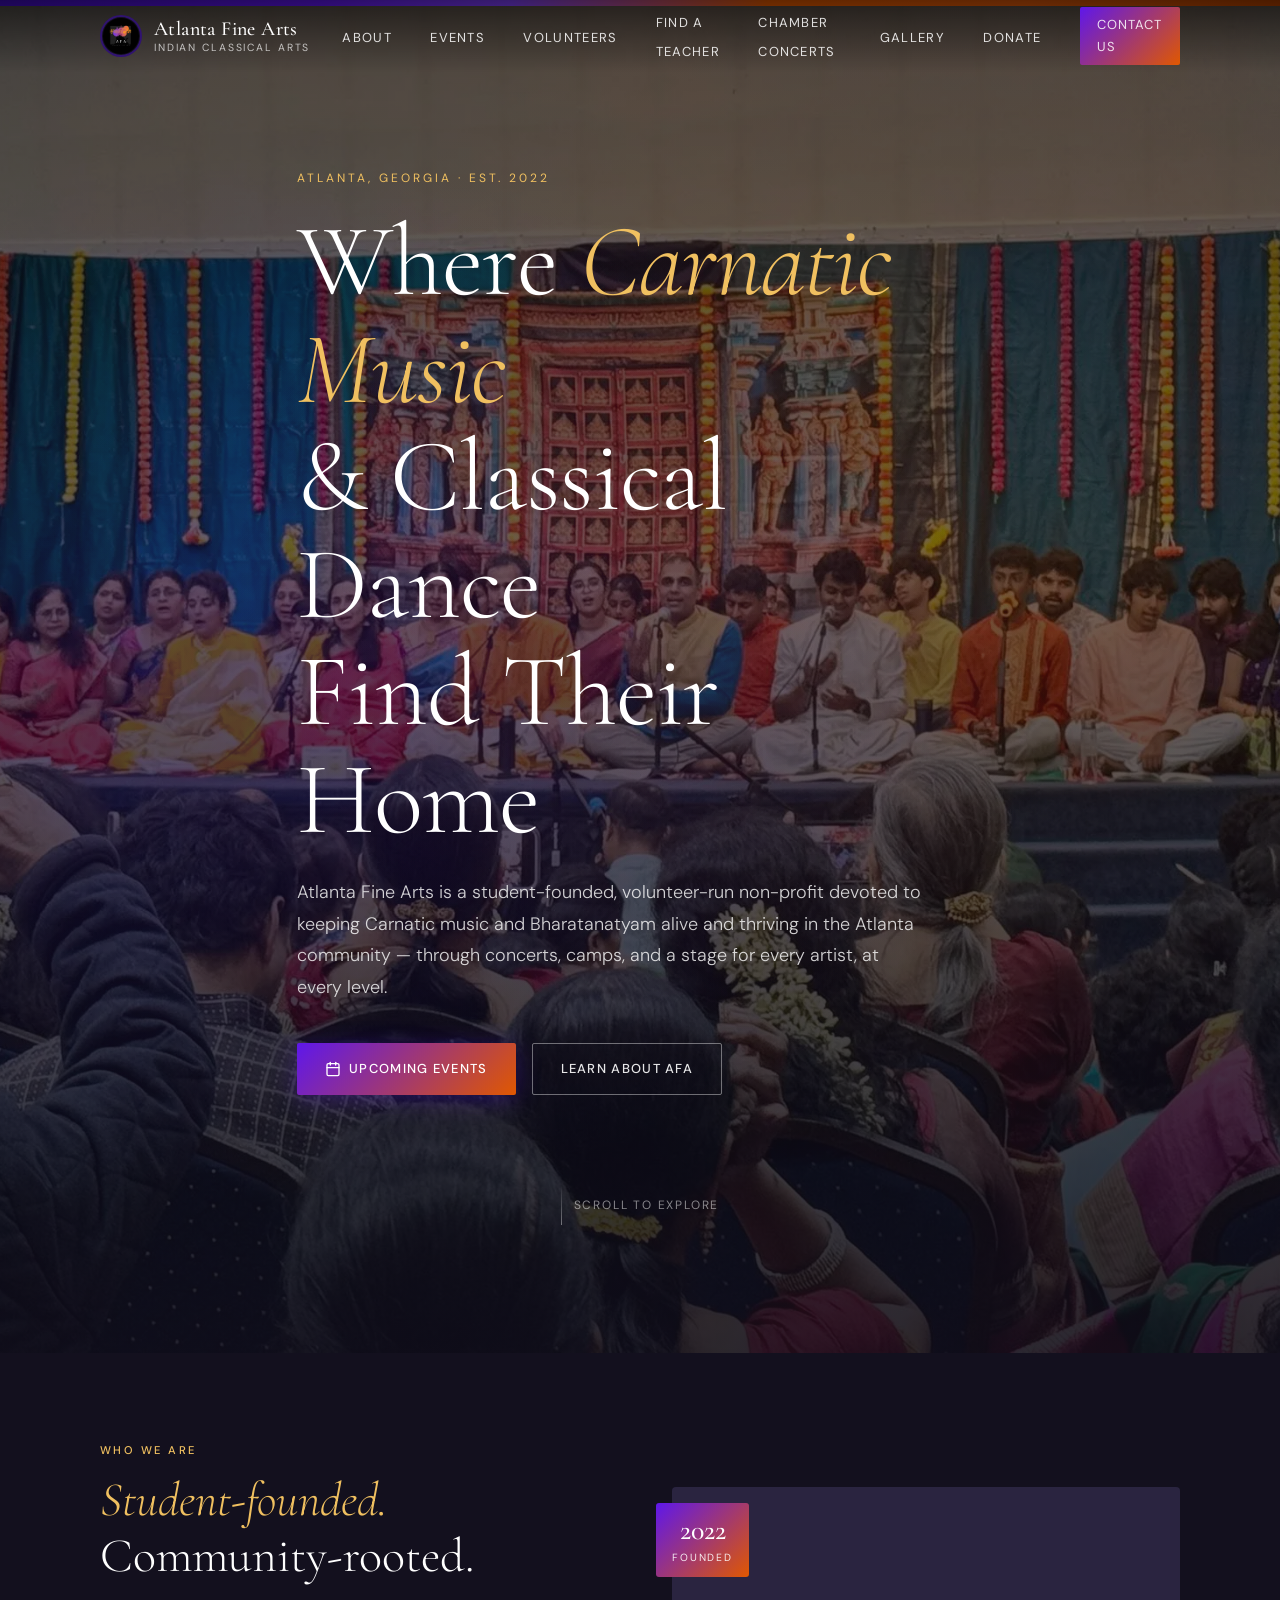
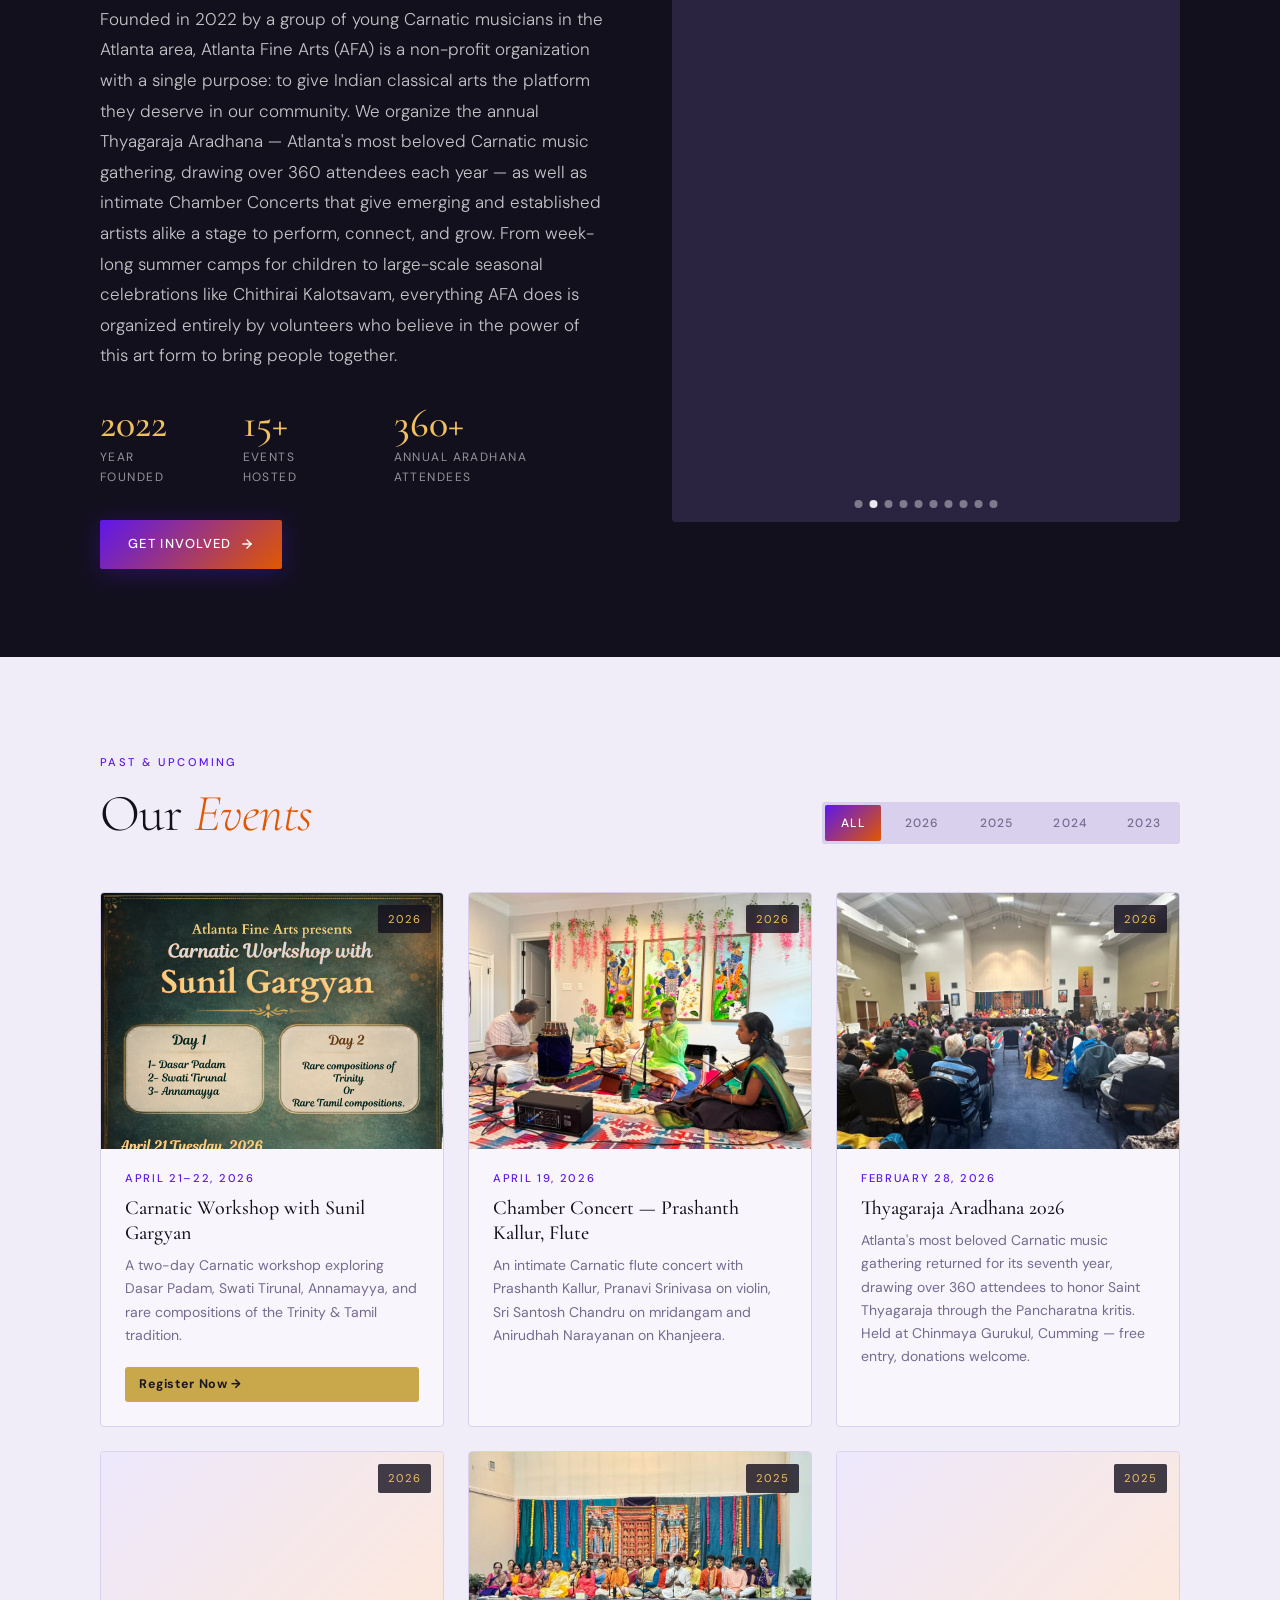
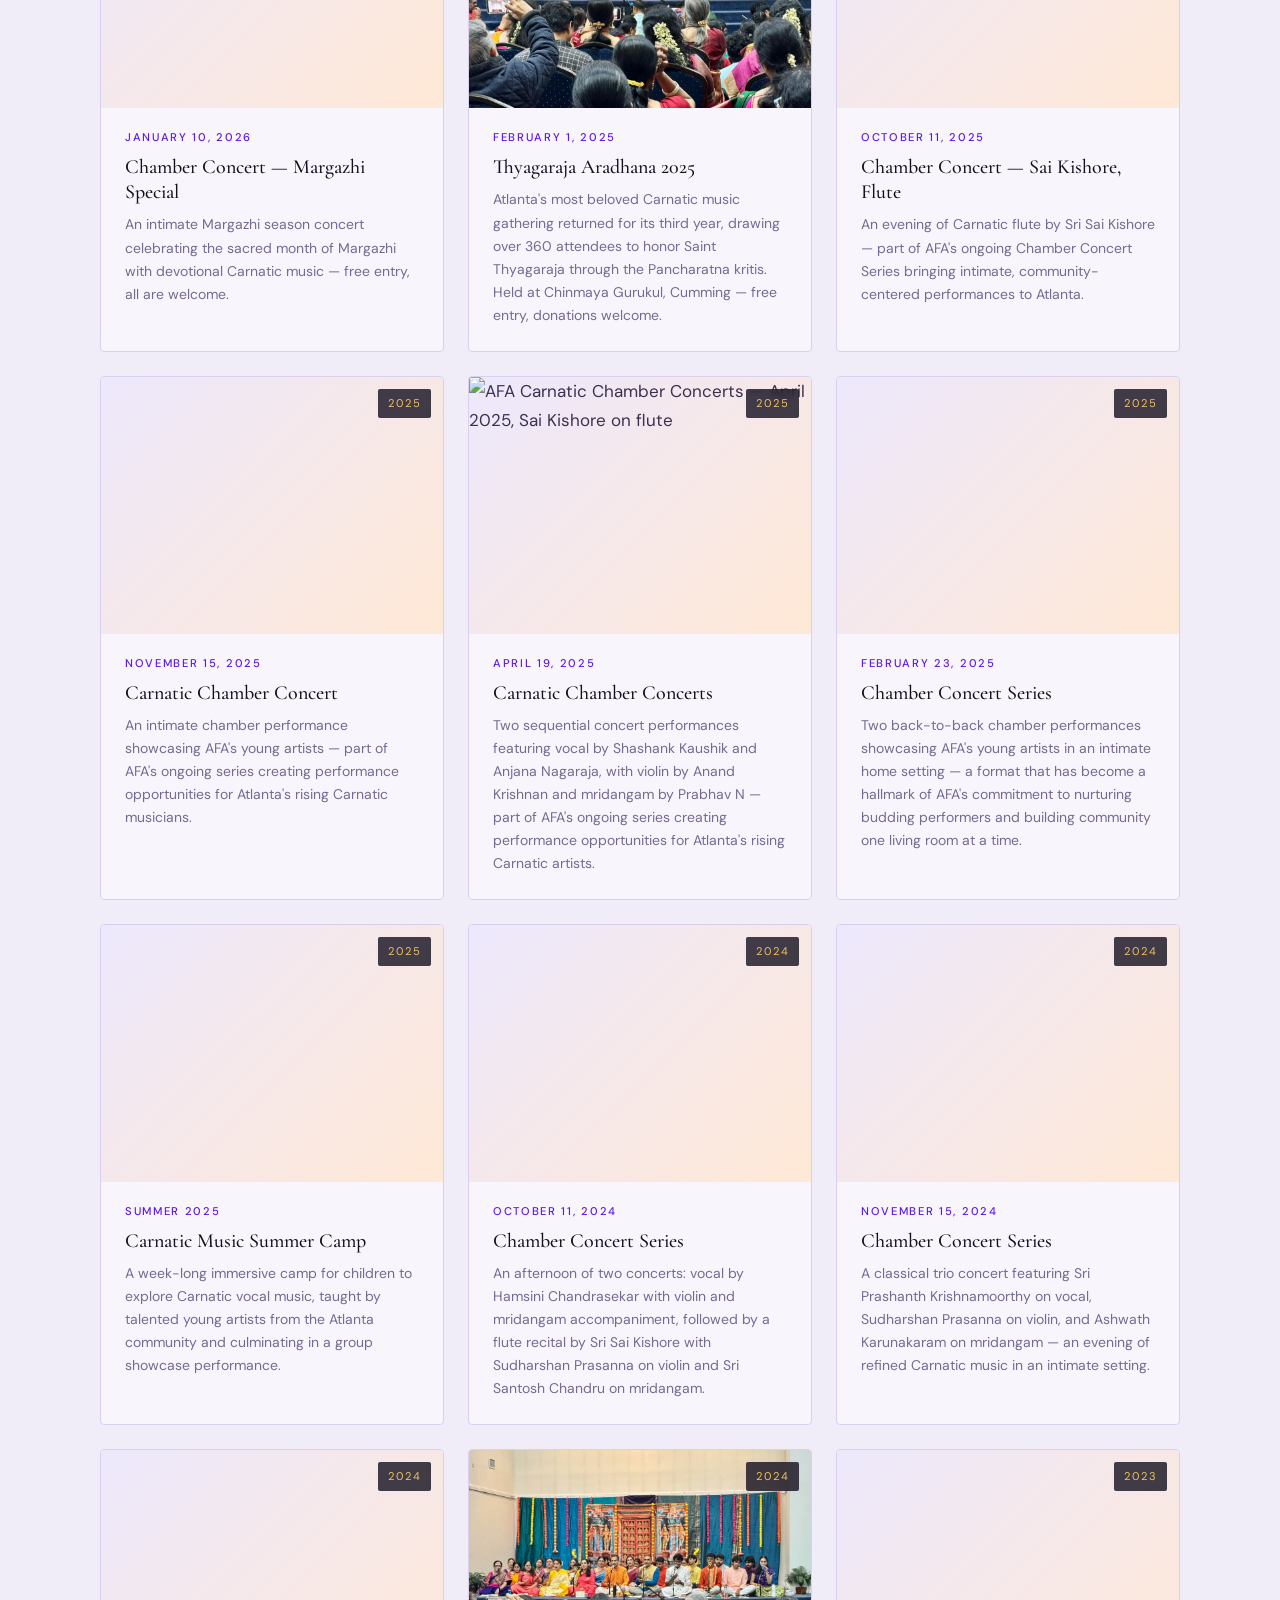
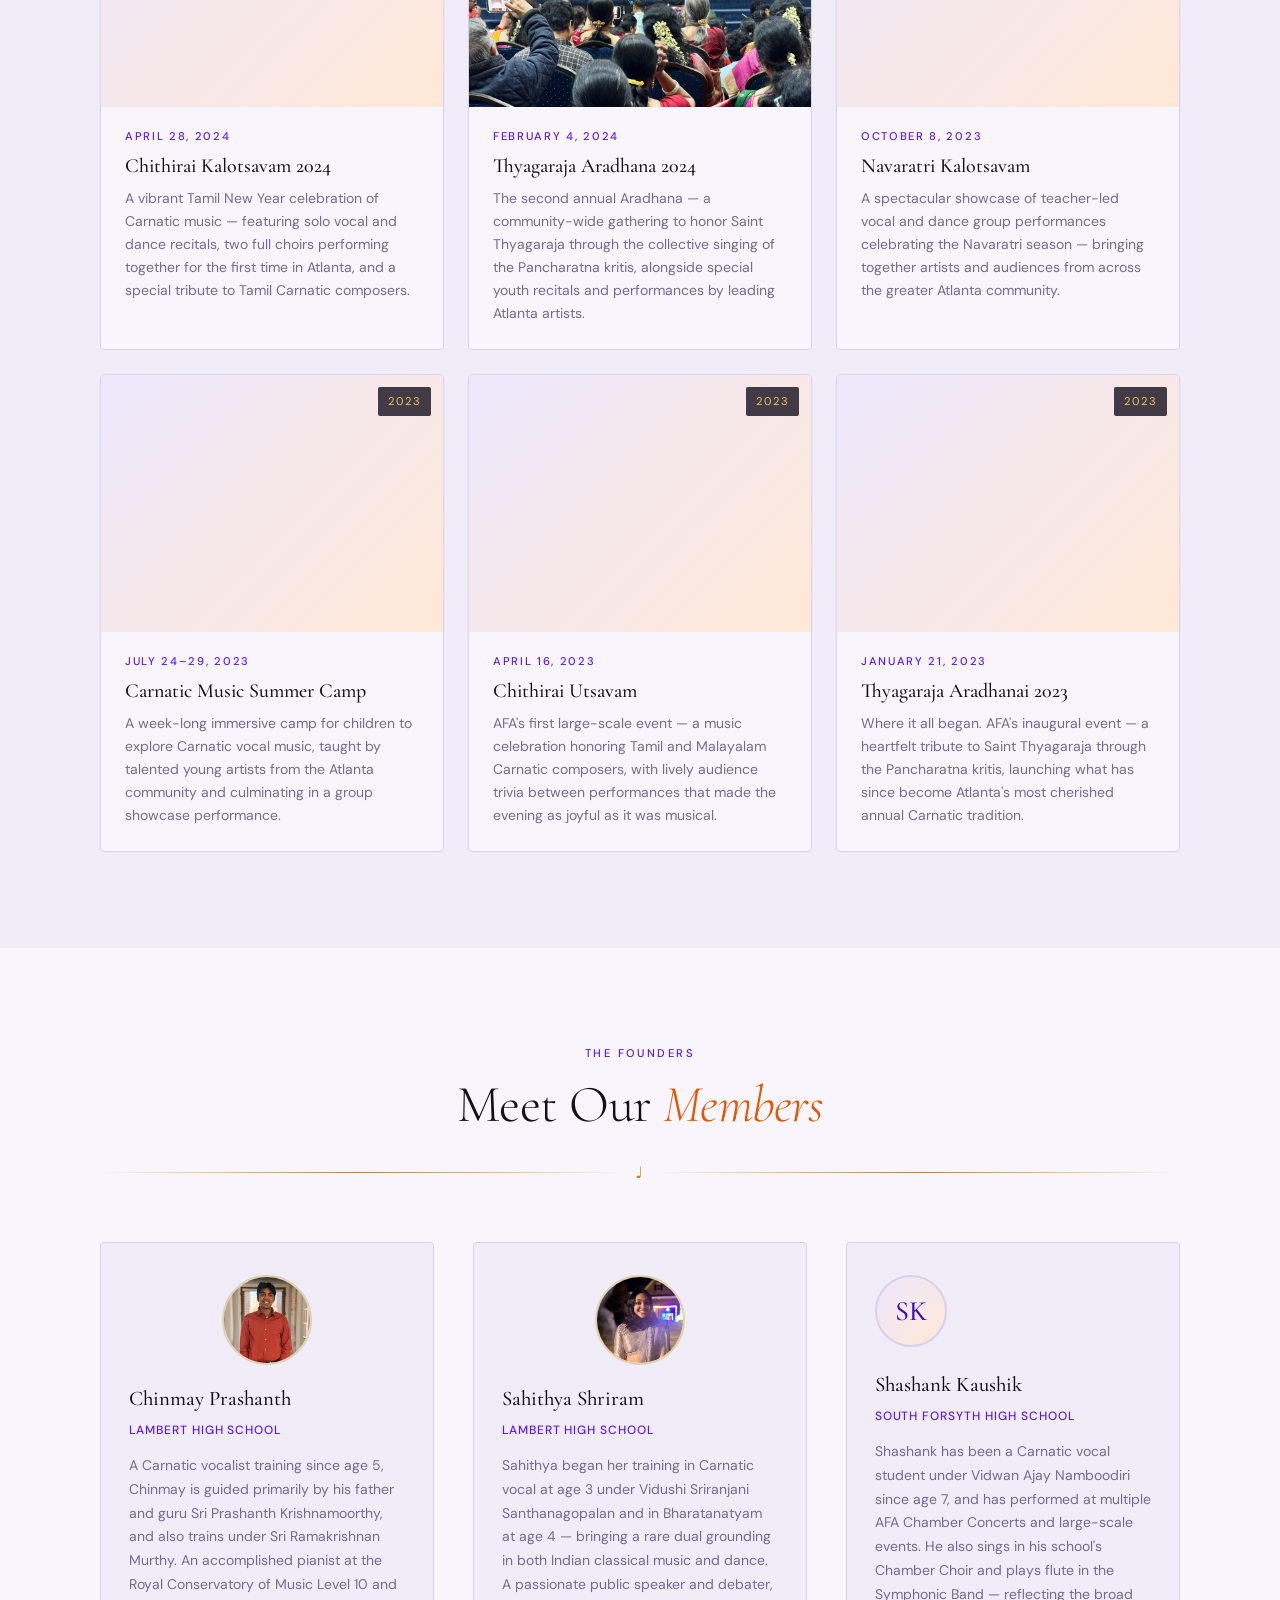
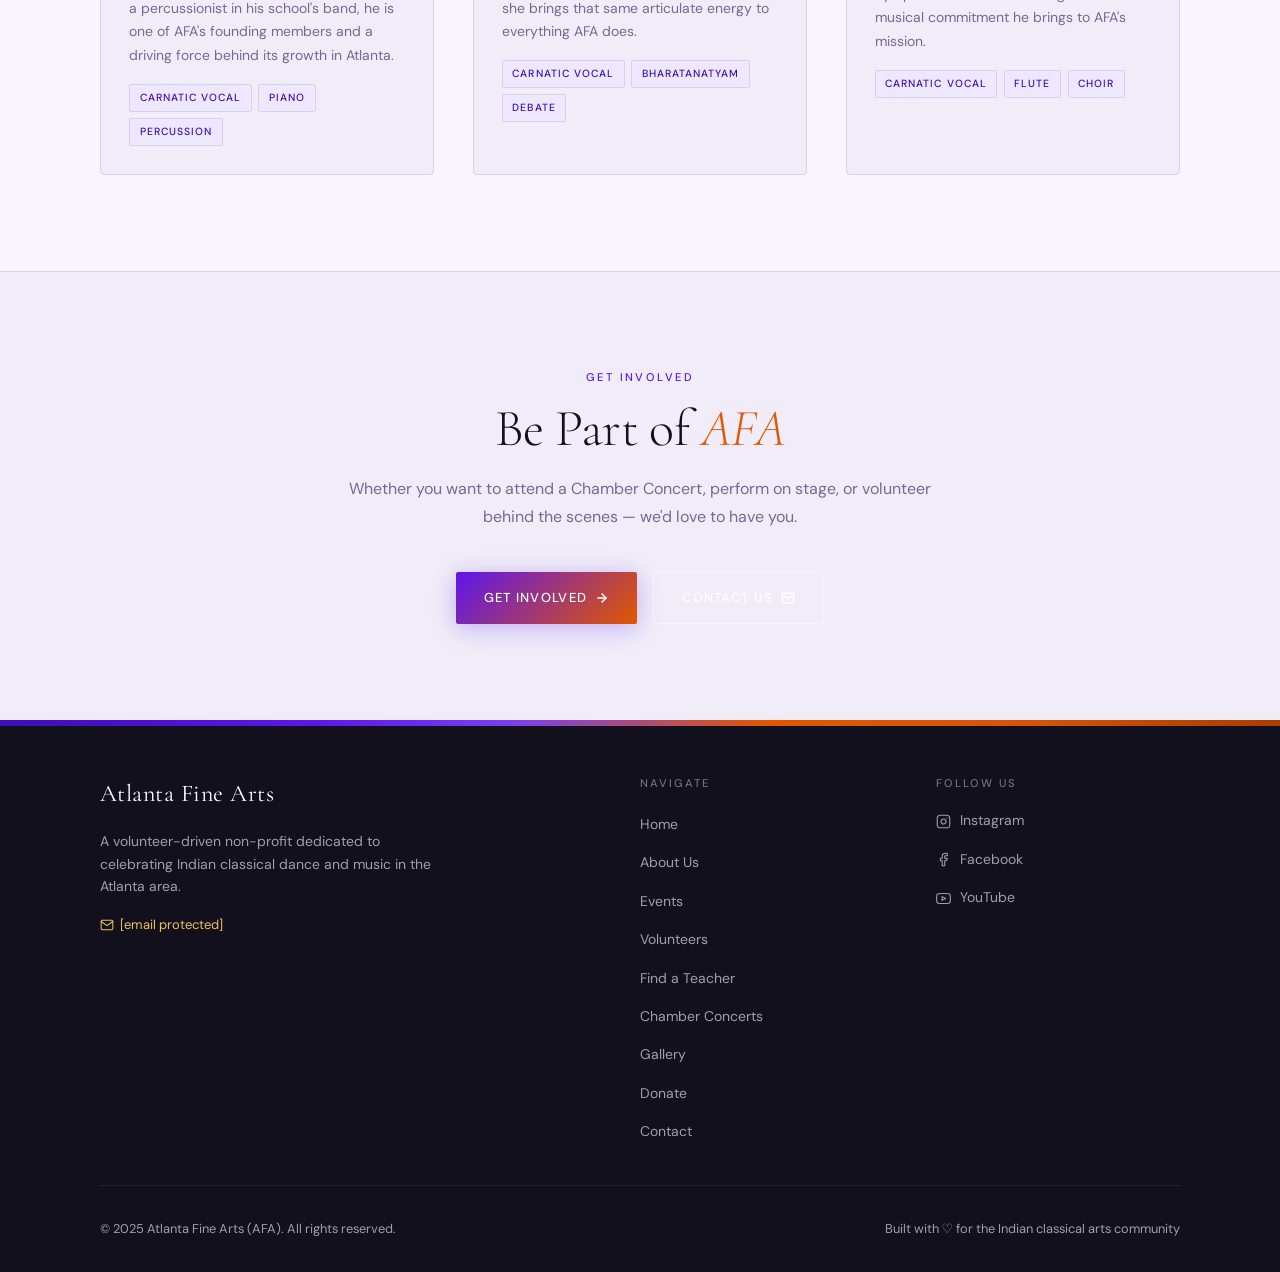
==== commit 4a834d2d: "Update index.html" ====
--- a/index.html
+++ b/index.html
@@ -98,18 +98,12 @@
       display: block !important;
     }
 
-    /* ── MODAL FIX: make modal scrollable and X accessible ── */
-    #event-modal > div {
-      max-height: 90vh;
-      overflow-y: auto;
-      -webkit-overflow-scrolling: touch;
-    }
-    #event-modal > div > button {
-      position: sticky !important;
+    /* ── MODAL: X button stays visible while scrolling ── */
+    #event-modal .modal-close-bar {
+      position: sticky;
       top: 0;
-      float: right;
-      margin: 12px 12px 0 0;
       z-index: 100;
+      background: #1a1625;
     }
   </style>
 
@@ -526,9 +520,9 @@
         </div>
 
         <!-- EVENT MODAL -->
-        <div id="event-modal" style="display:none;position:fixed;inset:0;z-index:9999;background:rgba(0,0,0,0.75);overflow-y:auto;padding:40px 16px;" onclick="if(event.target===this)closeModal()">
-          <div style="background:#1a1625;max-width:640px;margin:0 auto;border-radius:16px;overflow:hidden;position:relative;box-shadow:0 24px 80px rgba(0,0,0,0.6);" onclick="event.stopPropagation()">
-            <div style="display:flex;justify-content:flex-end;background:#1a1625;padding:12px 14px 0;"><button onclick="closeModal()" aria-label="Close" style="background:rgba(255,255,255,0.12);border:none;color:#fff;width:44px;height:44px;border-radius:50%;font-size:20px;cursor:pointer;z-index:10;line-height:1;flex-shrink:0;display:flex;align-items:center;justify-content:center;">✕</button></div>
+        <div id="event-modal" style="display:none;position:fixed;inset:0;z-index:9999;background:rgba(0,0,0,0.75);overflow-y:auto;-webkit-overflow-scrolling:touch;padding:24px 16px;" onclick="if(event.target===this)closeModal()">
+          <div style="background:#1a1625;max-width:640px;margin:0 auto;border-radius:16px;position:relative;box-shadow:0 24px 80px rgba(0,0,0,0.6);max-height:85vh;overflow-y:auto;-webkit-overflow-scrolling:touch;" onclick="event.stopPropagation()">
+            <div class="modal-close-bar" style="display:flex;justify-content:flex-end;background:#1a1625;padding:12px 14px 0;"><button onclick="closeModal()" aria-label="Close" style="background:rgba(255,255,255,0.12);border:none;color:#fff;width:44px;height:44px;border-radius:50%;font-size:20px;cursor:pointer;z-index:10;line-height:1;flex-shrink:0;display:flex;align-items:center;justify-content:center;">✕</button></div>
             <div style="position:relative;">
               <img id="modal-img" src="" alt="" style="width:100%;max-height:320px;object-fit:cover;display:block;" />
               <div id="modal-img-dots" style="position:absolute;bottom:10px;left:50%;transform:translateX(-50%);display:none;gap:6px;align-items:center;"></div>
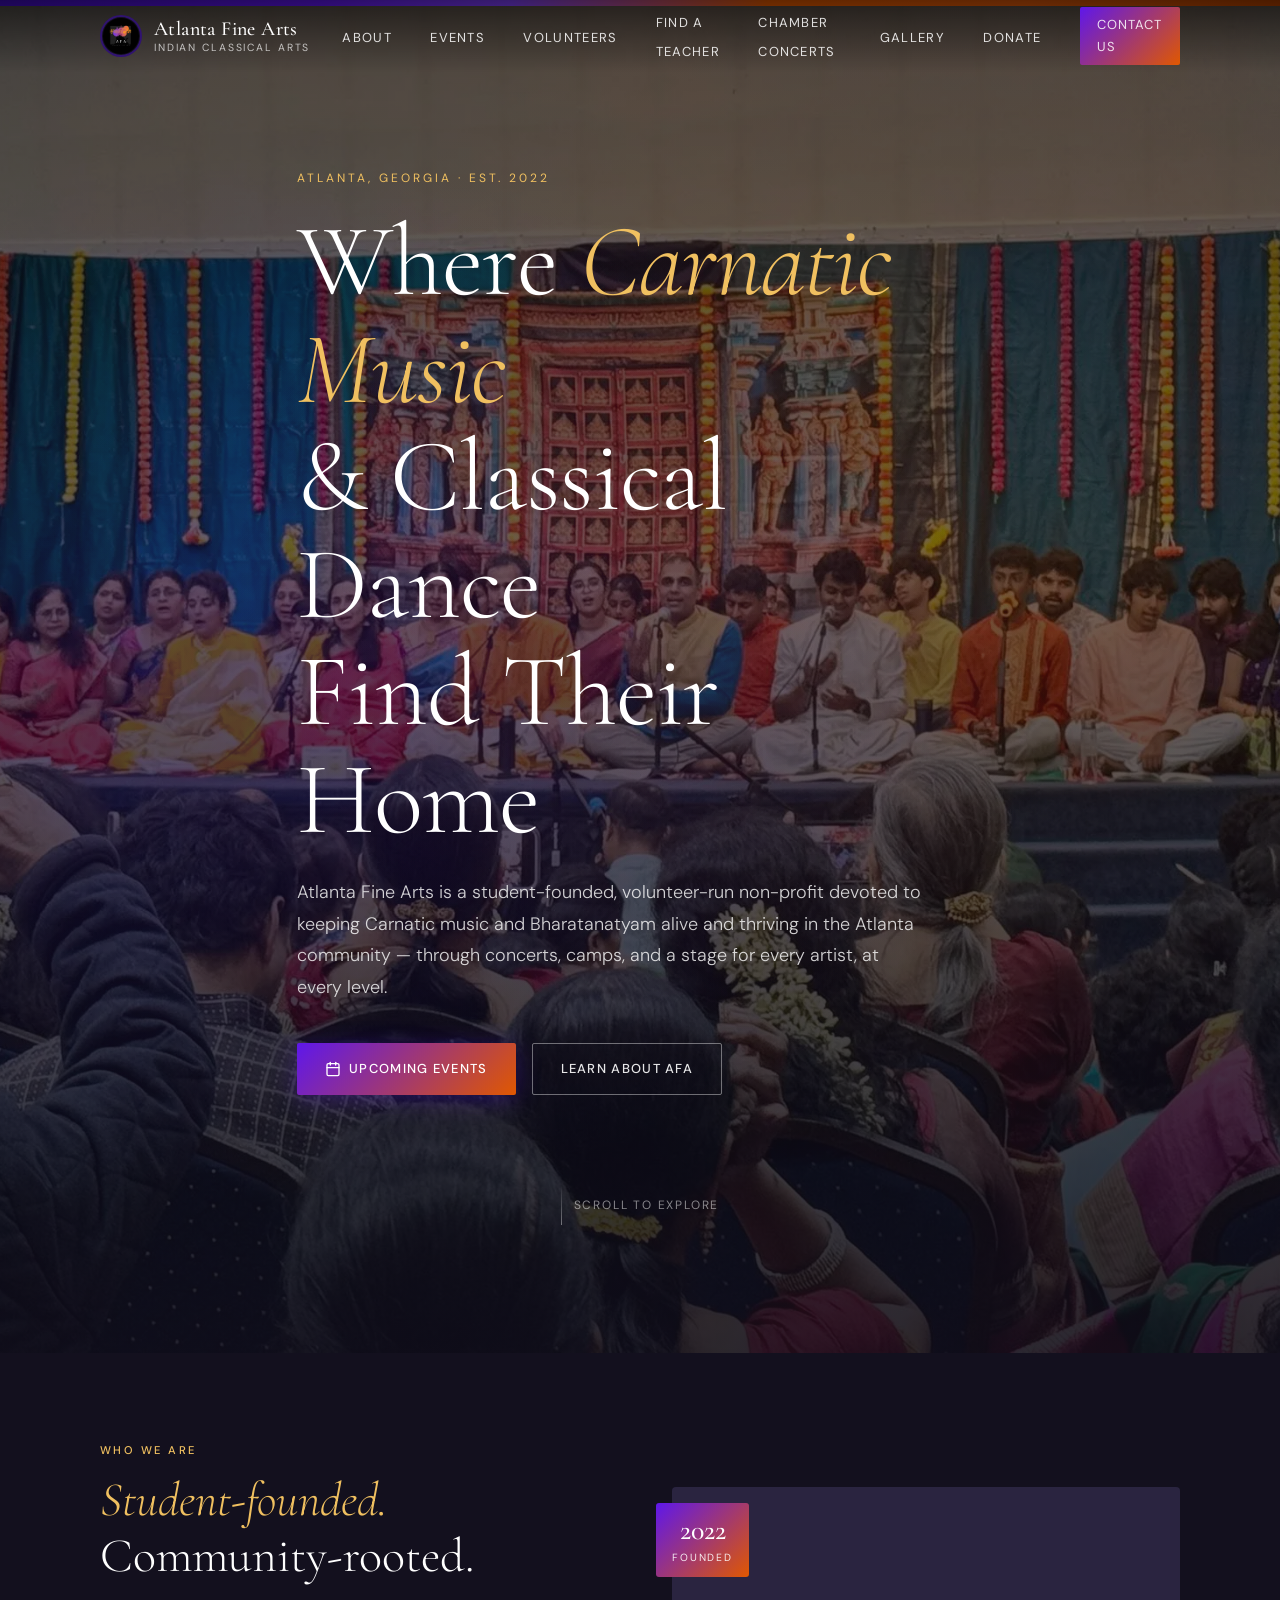
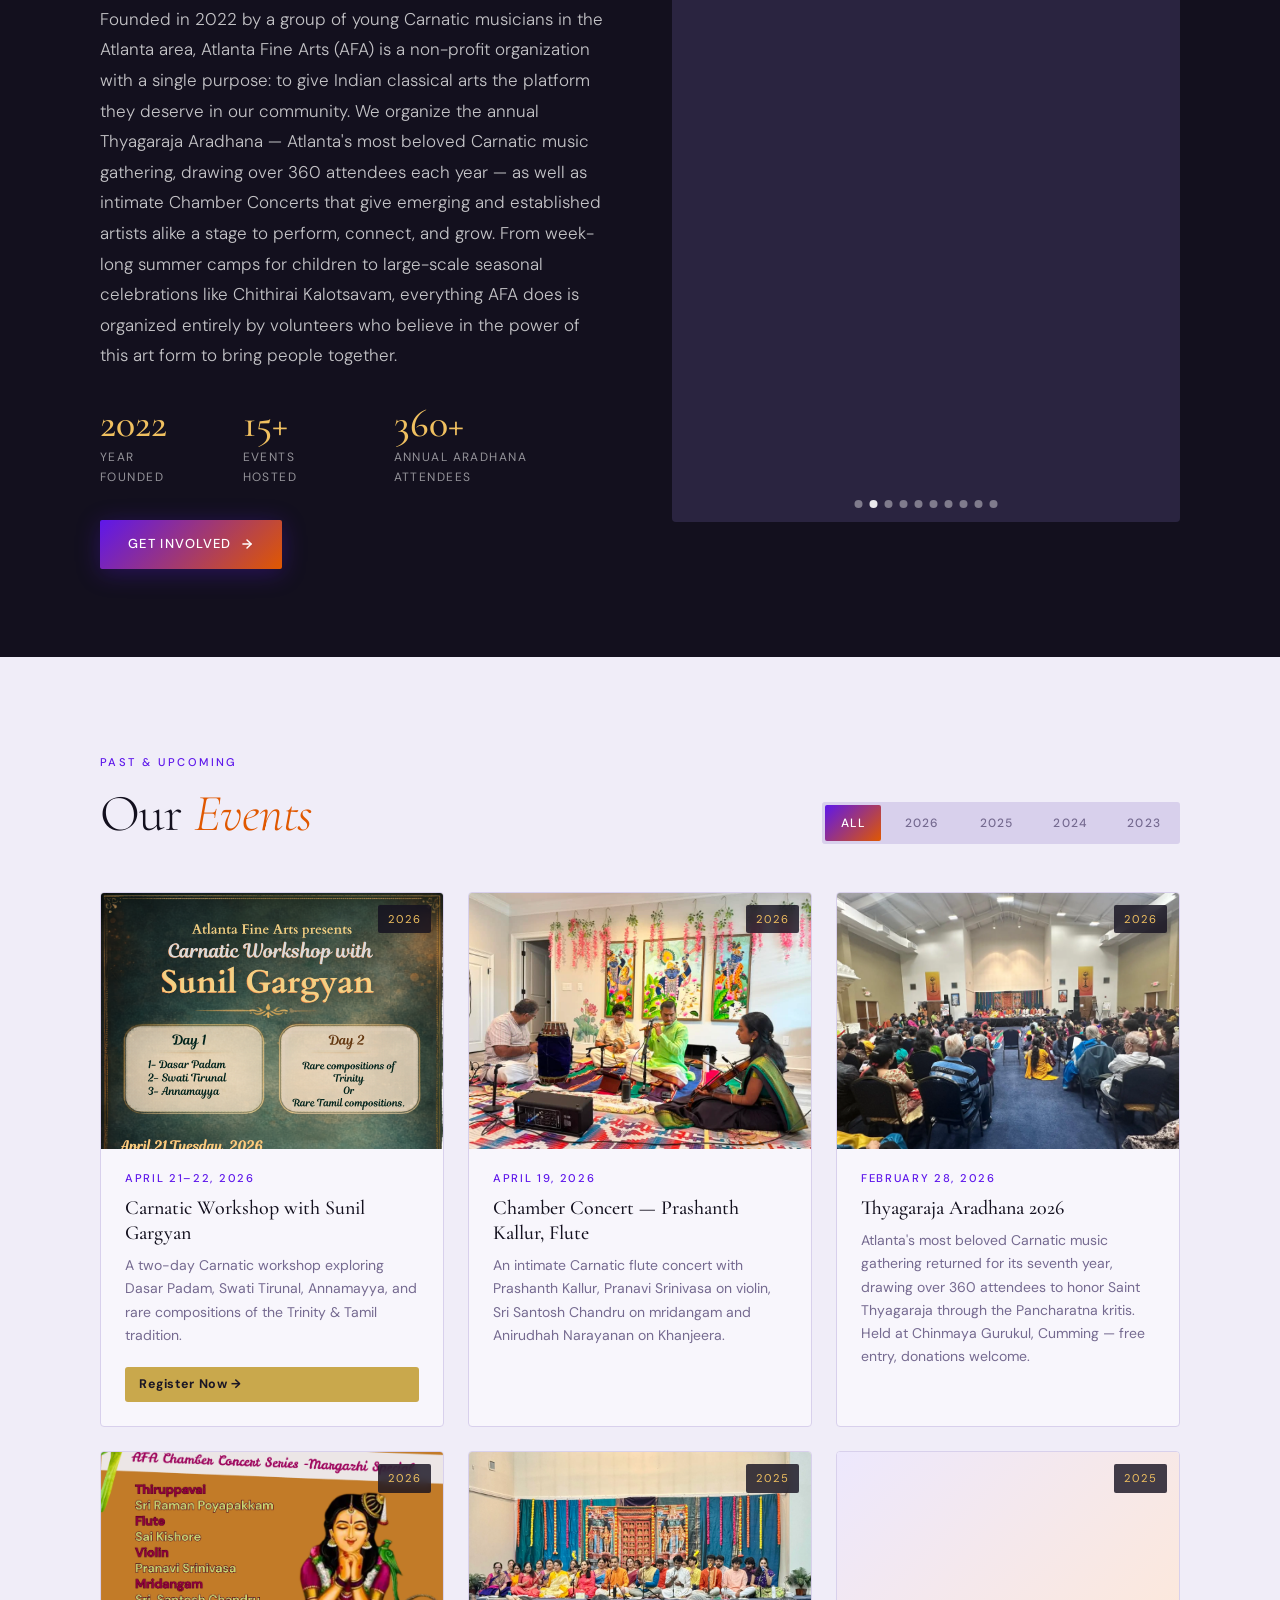
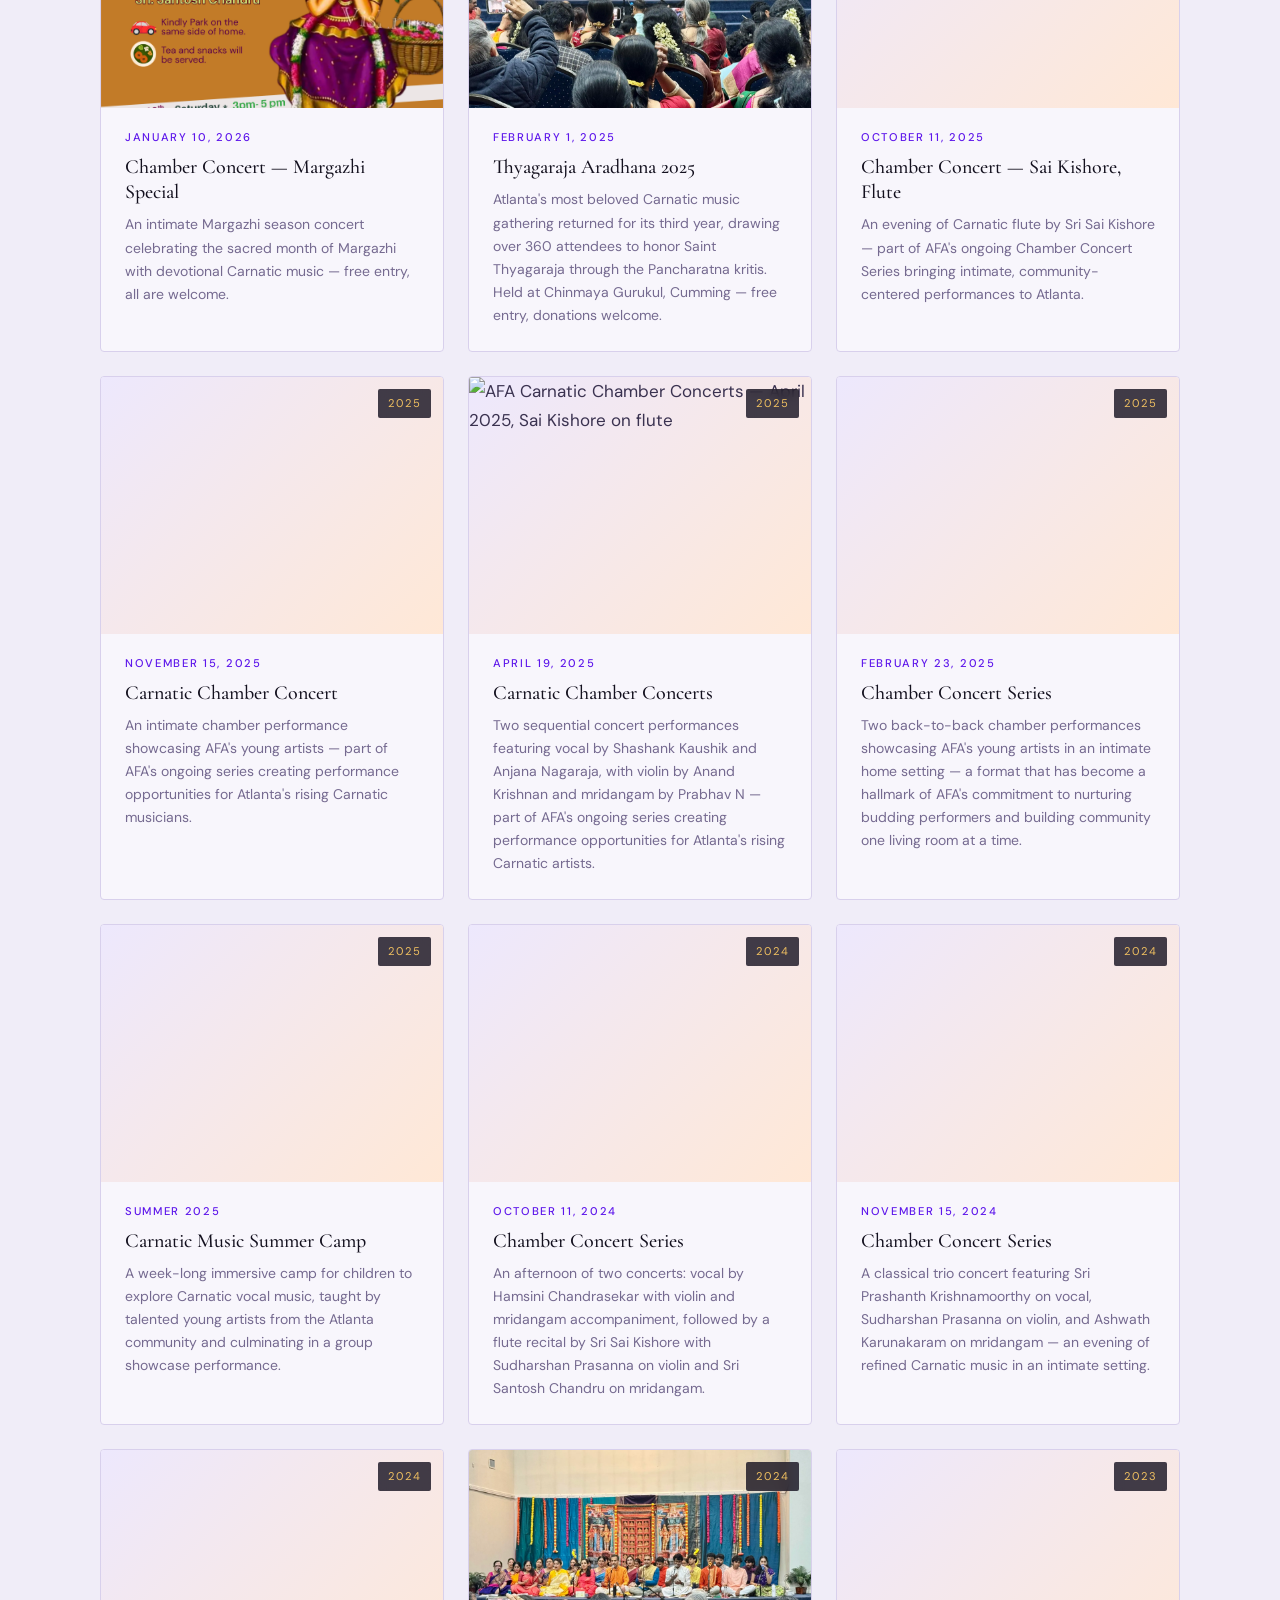
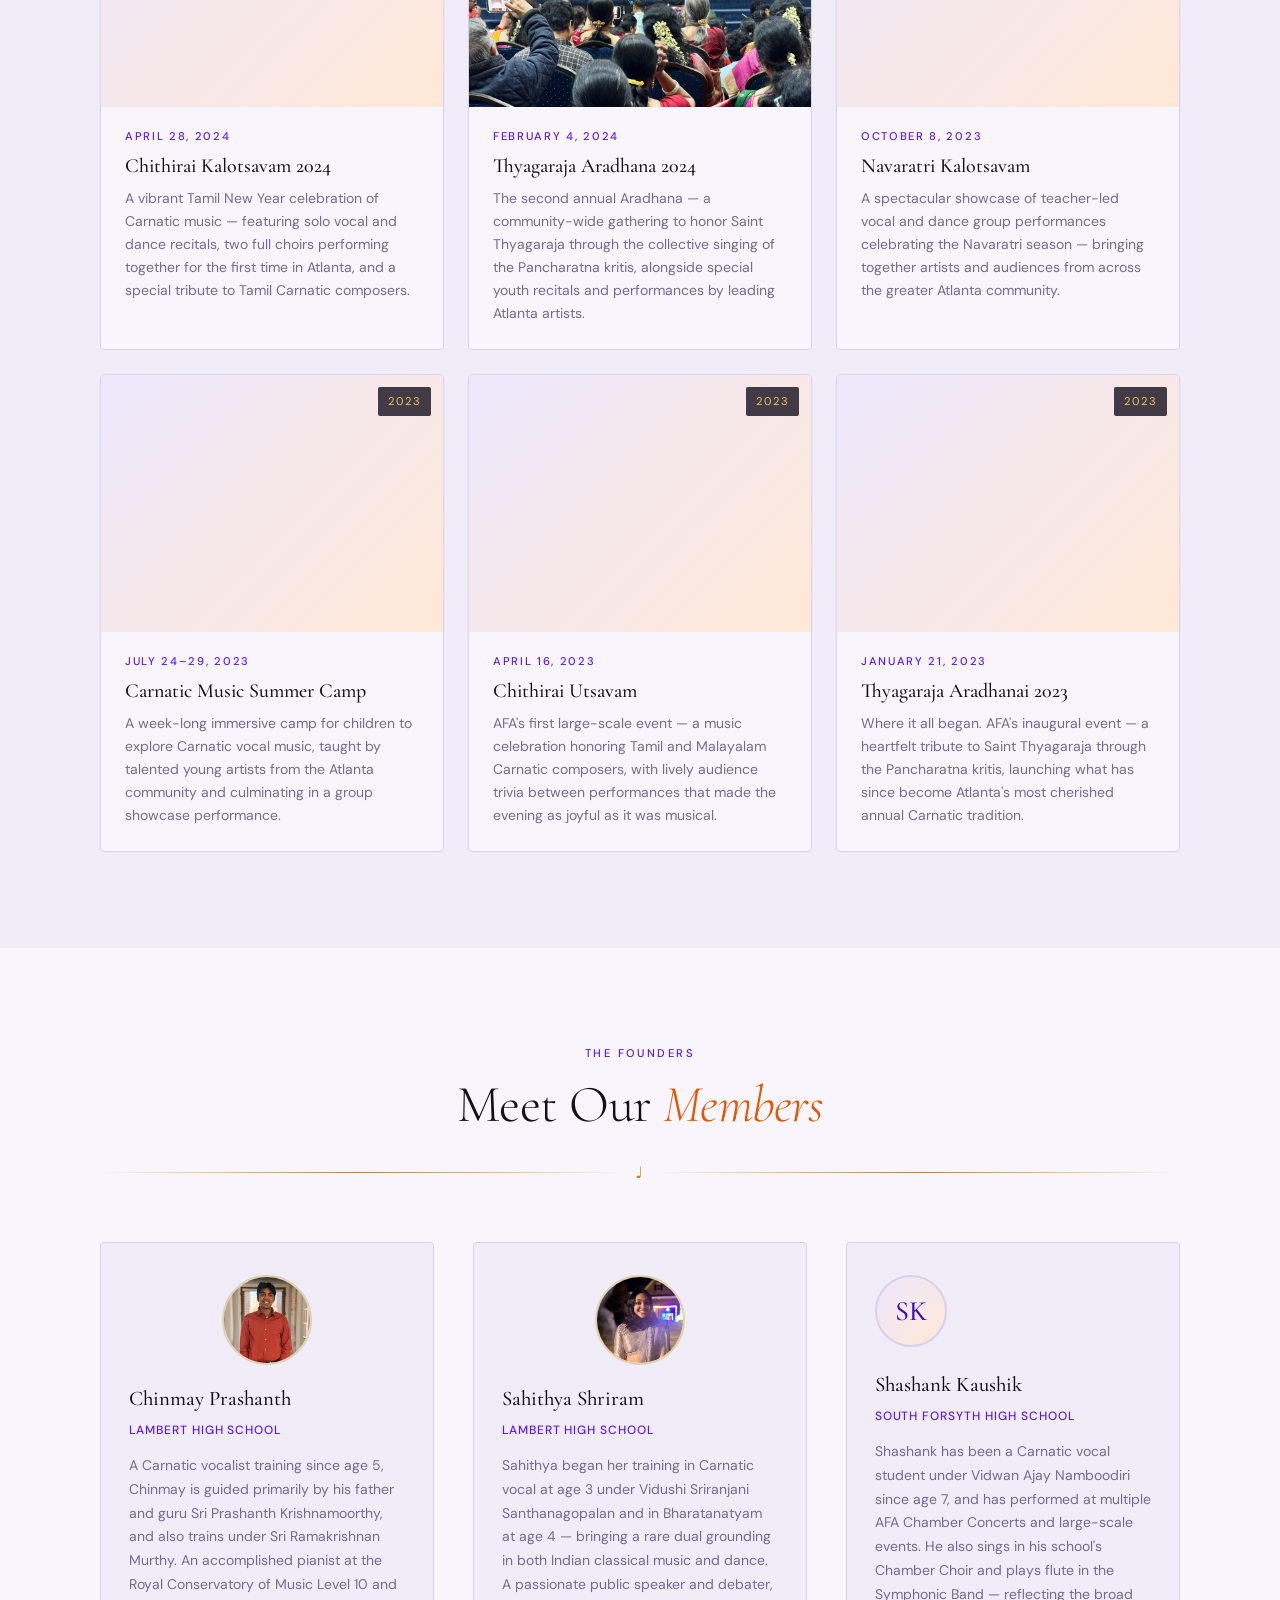
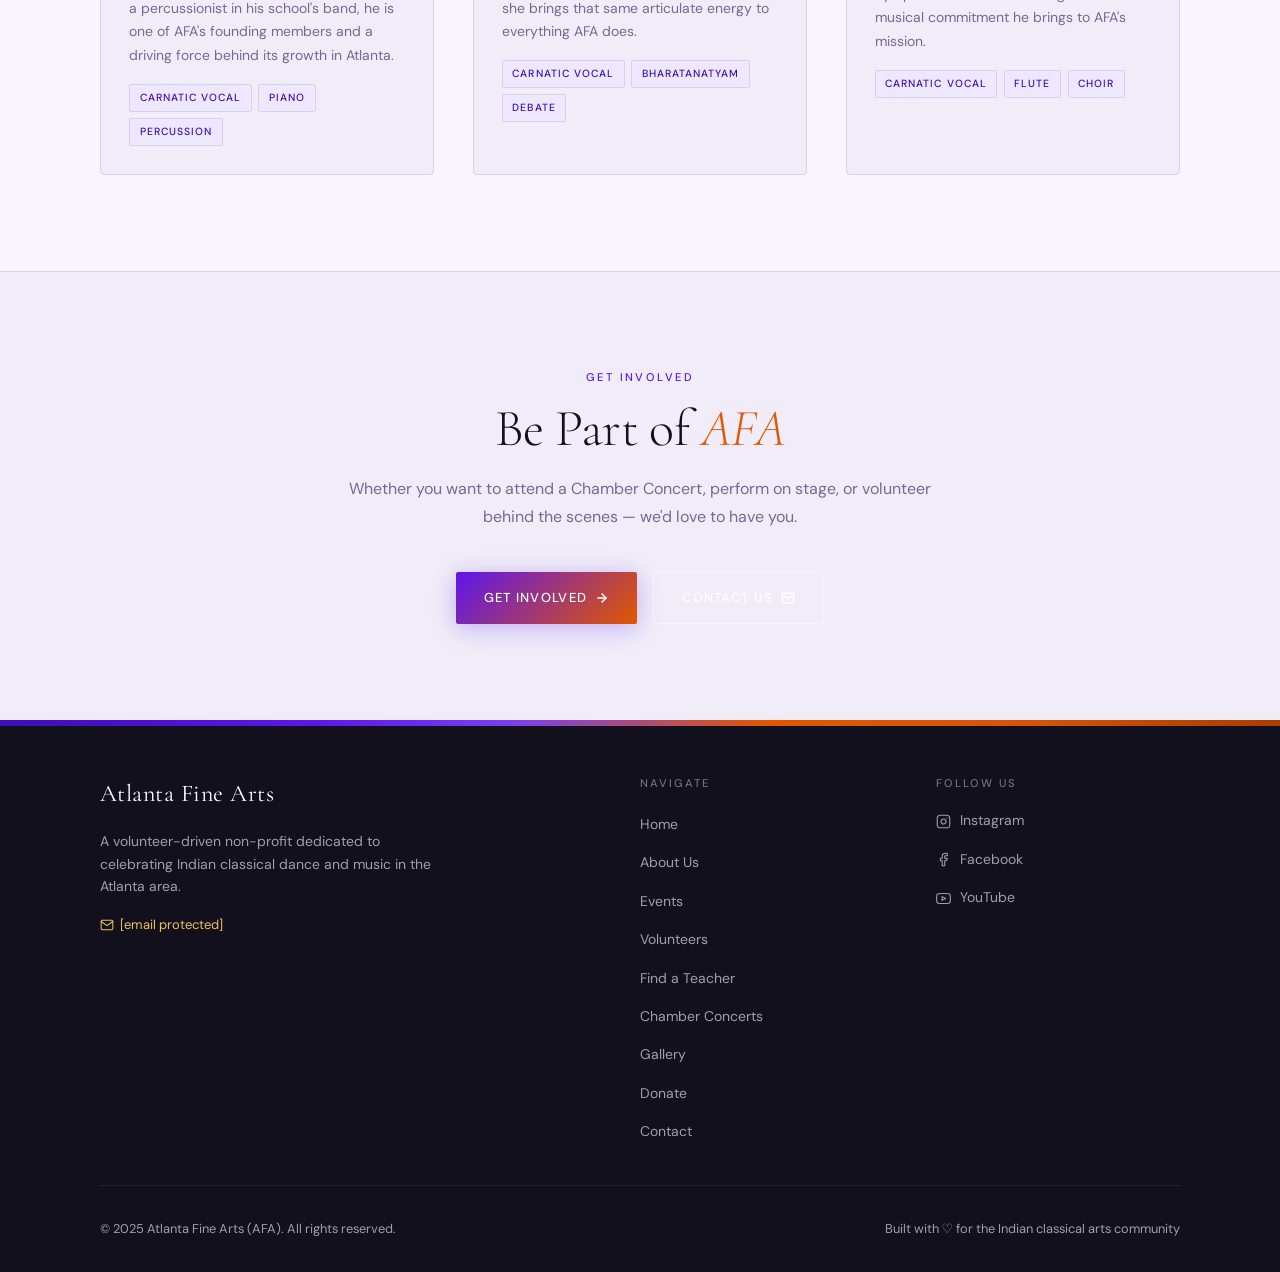
==== commit aa8c19e0: "Update index.html" ====
--- a/index.html
+++ b/index.html
@@ -571,8 +571,8 @@
               date: 'Tuesday April 21 & Wednesday April 22, 2026',
               title: 'Carnatic Workshop with Sunil Gargyan',
               location: 'Atlanta, GA — details shared upon registration',
-              blog: 'AFA presents a rare two-day Carnatic workshop with Sunil Gargyan — an opportunity to study compositions seldom covered in regular classroom instruction.\n\nDay 1 (Tuesday, April 21) explores the devotional heritage of Dasar Padam, the lyrical compositions of Swati Tirunal, and the vast body of work by the saint-poet Annamayya.\n\nDay 2 (Wednesday, April 22) ventures into rare territory: either the seldom-taught compositions of the Trinity — Thyagaraja, Muthuswami Dikshitar, and Syama Sastri — or rare Tamil Carnatic compositions.\n\nThis workshop is designed for intermediate to advanced students and serious enthusiasts. Space is limited — register early to secure your spot.',
-              stats: ['2 Days', 'April 21–22, 2026', 'Registration Required'],
+              blog: 'AFA presented a rare two-day Carnatic workshop with Sunil Gargyan — an opportunity to study compositions seldom covered in regular classroom instruction.\n\nDay 1 (Tuesday, April 21) explores the devotional heritage of Dasar Padam, the lyrical compositions of Swati Tirunal, and the vast body of work by the saint-poet Annamayya.\n\nDay 2 (Wednesday, April 22) ventures into rare territory: either the seldom-taught compositions of the Trinity — Thyagaraja, Muthuswami Dikshitar, and Syama Sastri — or rare Tamil Carnatic compositions.\n\nThis workshop is designed for intermediate to advanced students and serious enthusiasts. Space is limited — register early to secure your spot.',
+              stats: ['2 Days', 'April 21–22, 2026'],
               sets: [
                 { time: 'Day 1 · Tuesday, April 21', performers: [
                   { name: 'Dasar Padam', instrument: 'Topic' },
@@ -582,8 +582,7 @@
                 { time: 'Day 2 · Wednesday, April 22', performers: [
                   { name: 'Rare Trinity compositions — or — Rare Tamil compositions', instrument: 'Topic' }
                 ]}
-              ],
-              registerLink: 'workshop-sunil-gargyan.html'
+              ]
             },
             'aradhana-2026': {
               imgs: ['assets/images/2026-thyagaraja-aaradhanai-img1.webp','assets/images/2026-thyagaraja-aaradhanai-img2.webp','assets/images/2026-thyagaraja-aaradhanai-img3.webp','assets/images/2026-Aaradhanai_group_picture.webp','assets/images/afa-2026-aaradhanai.webp'],
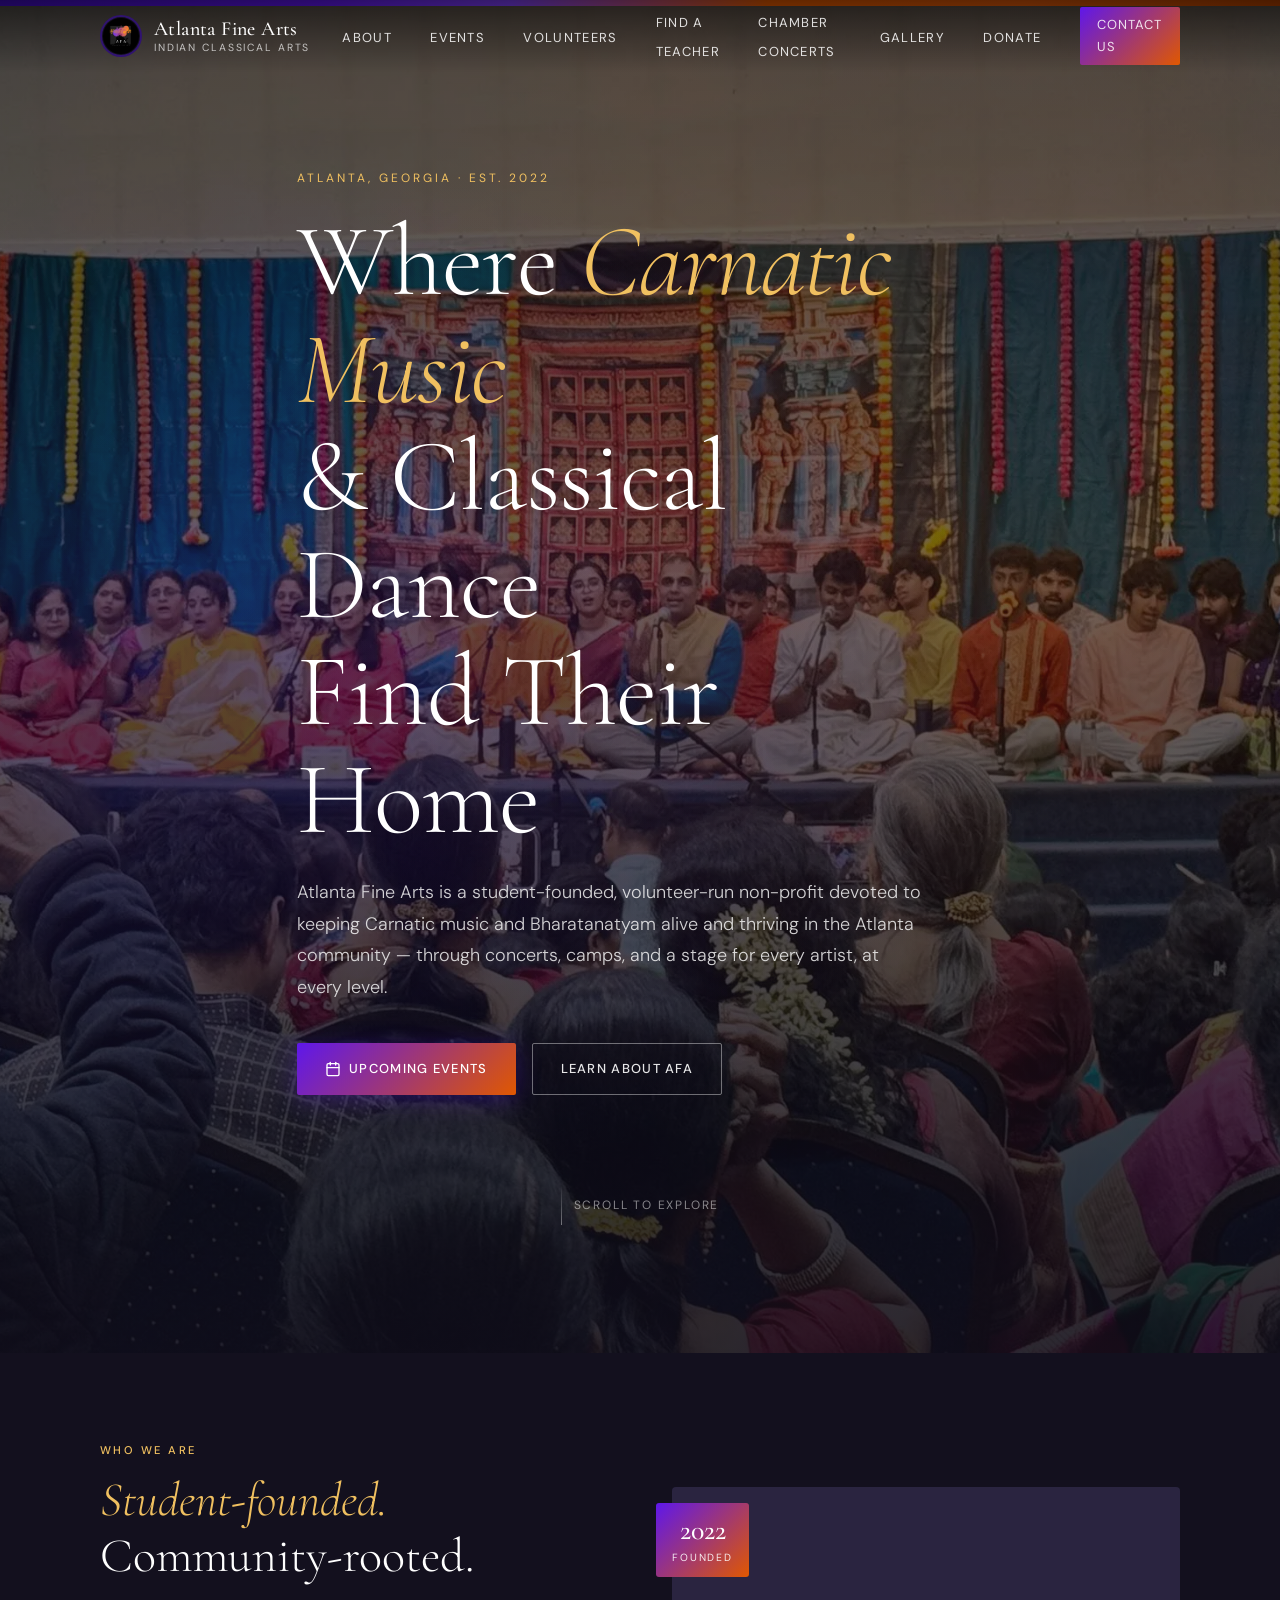
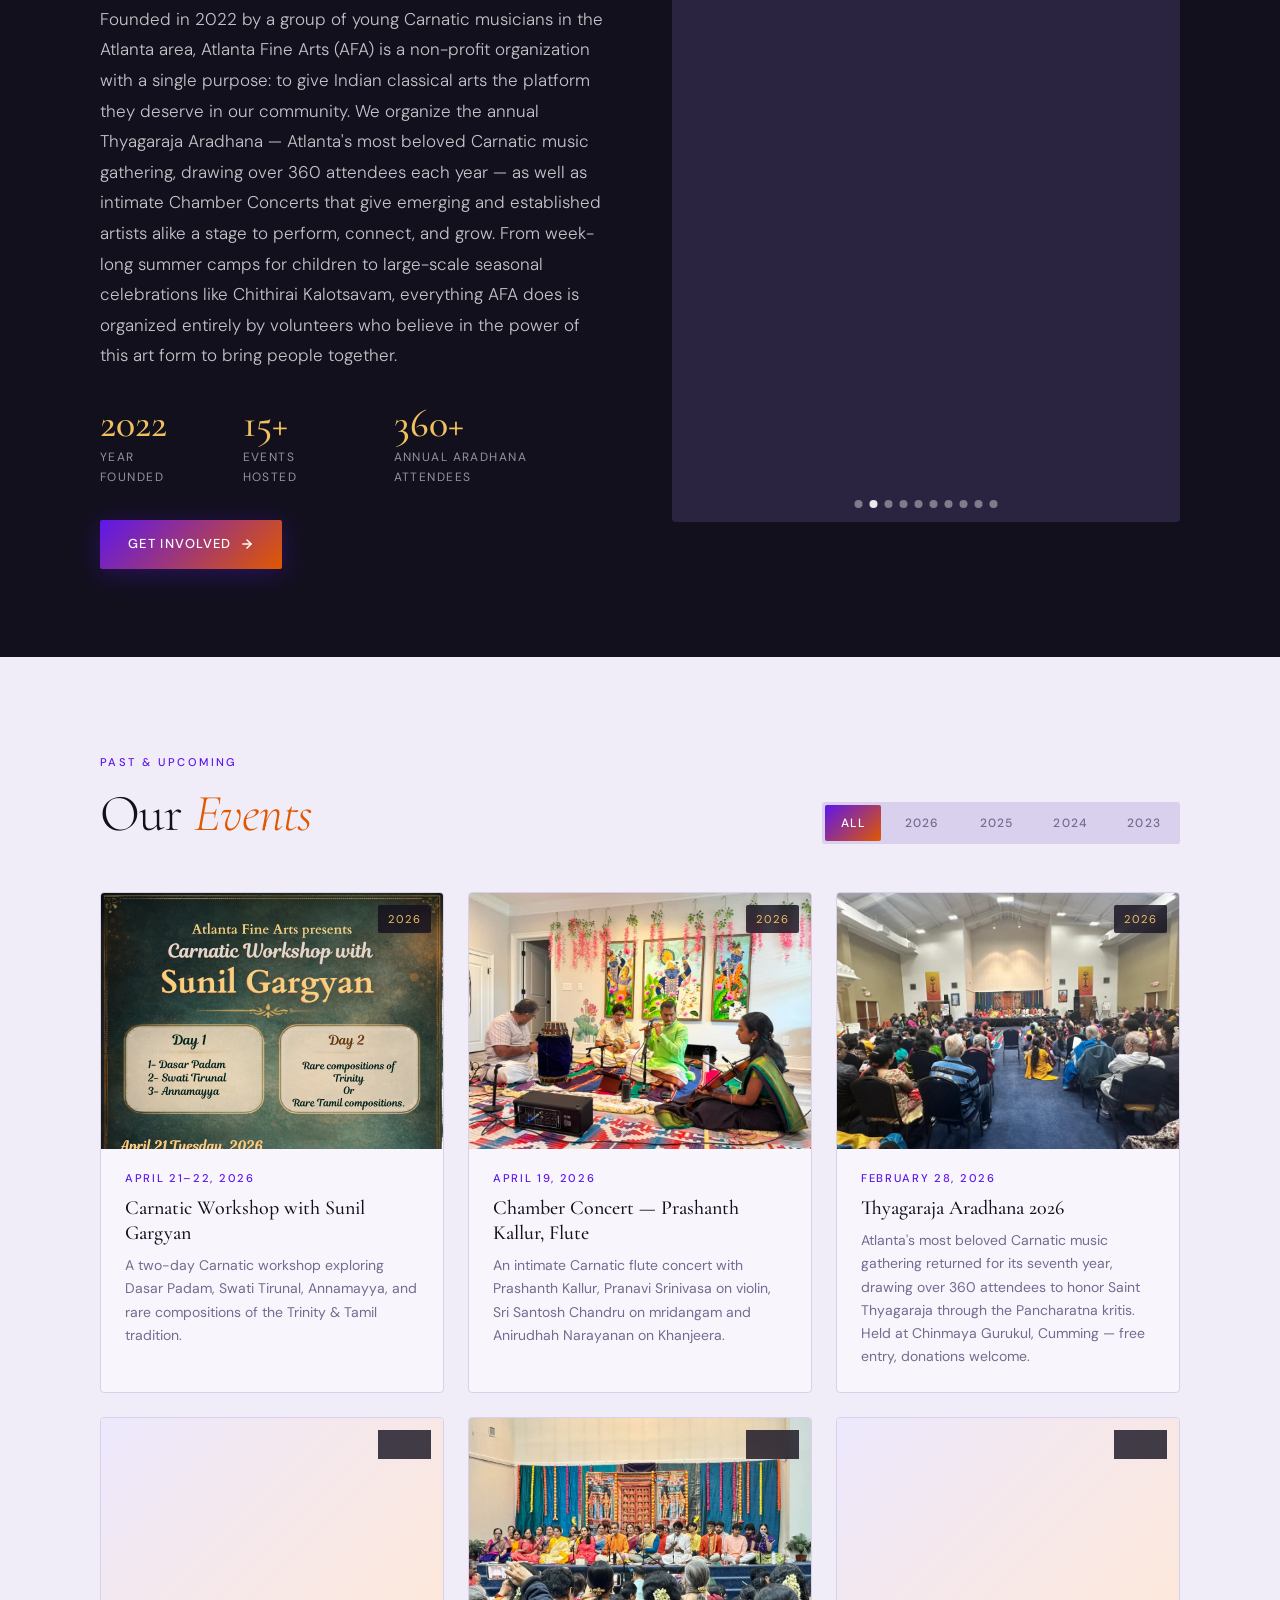
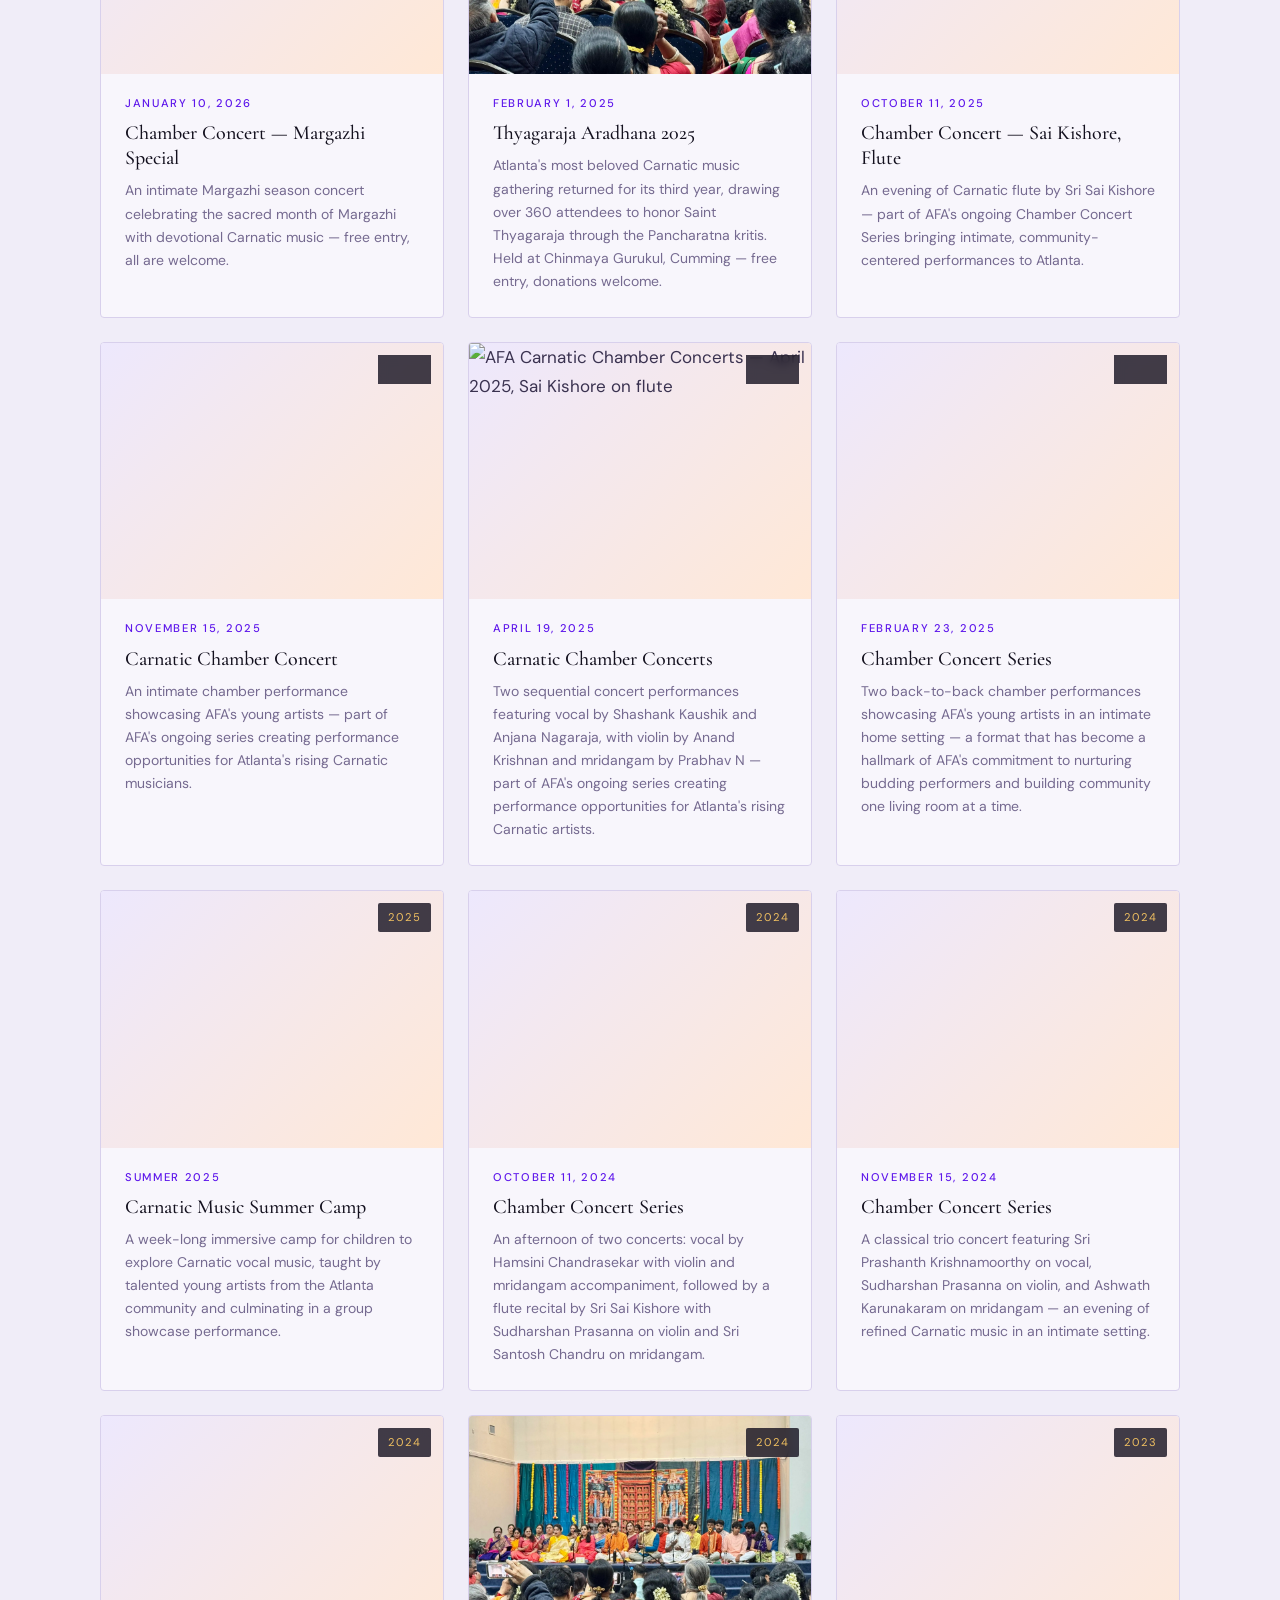
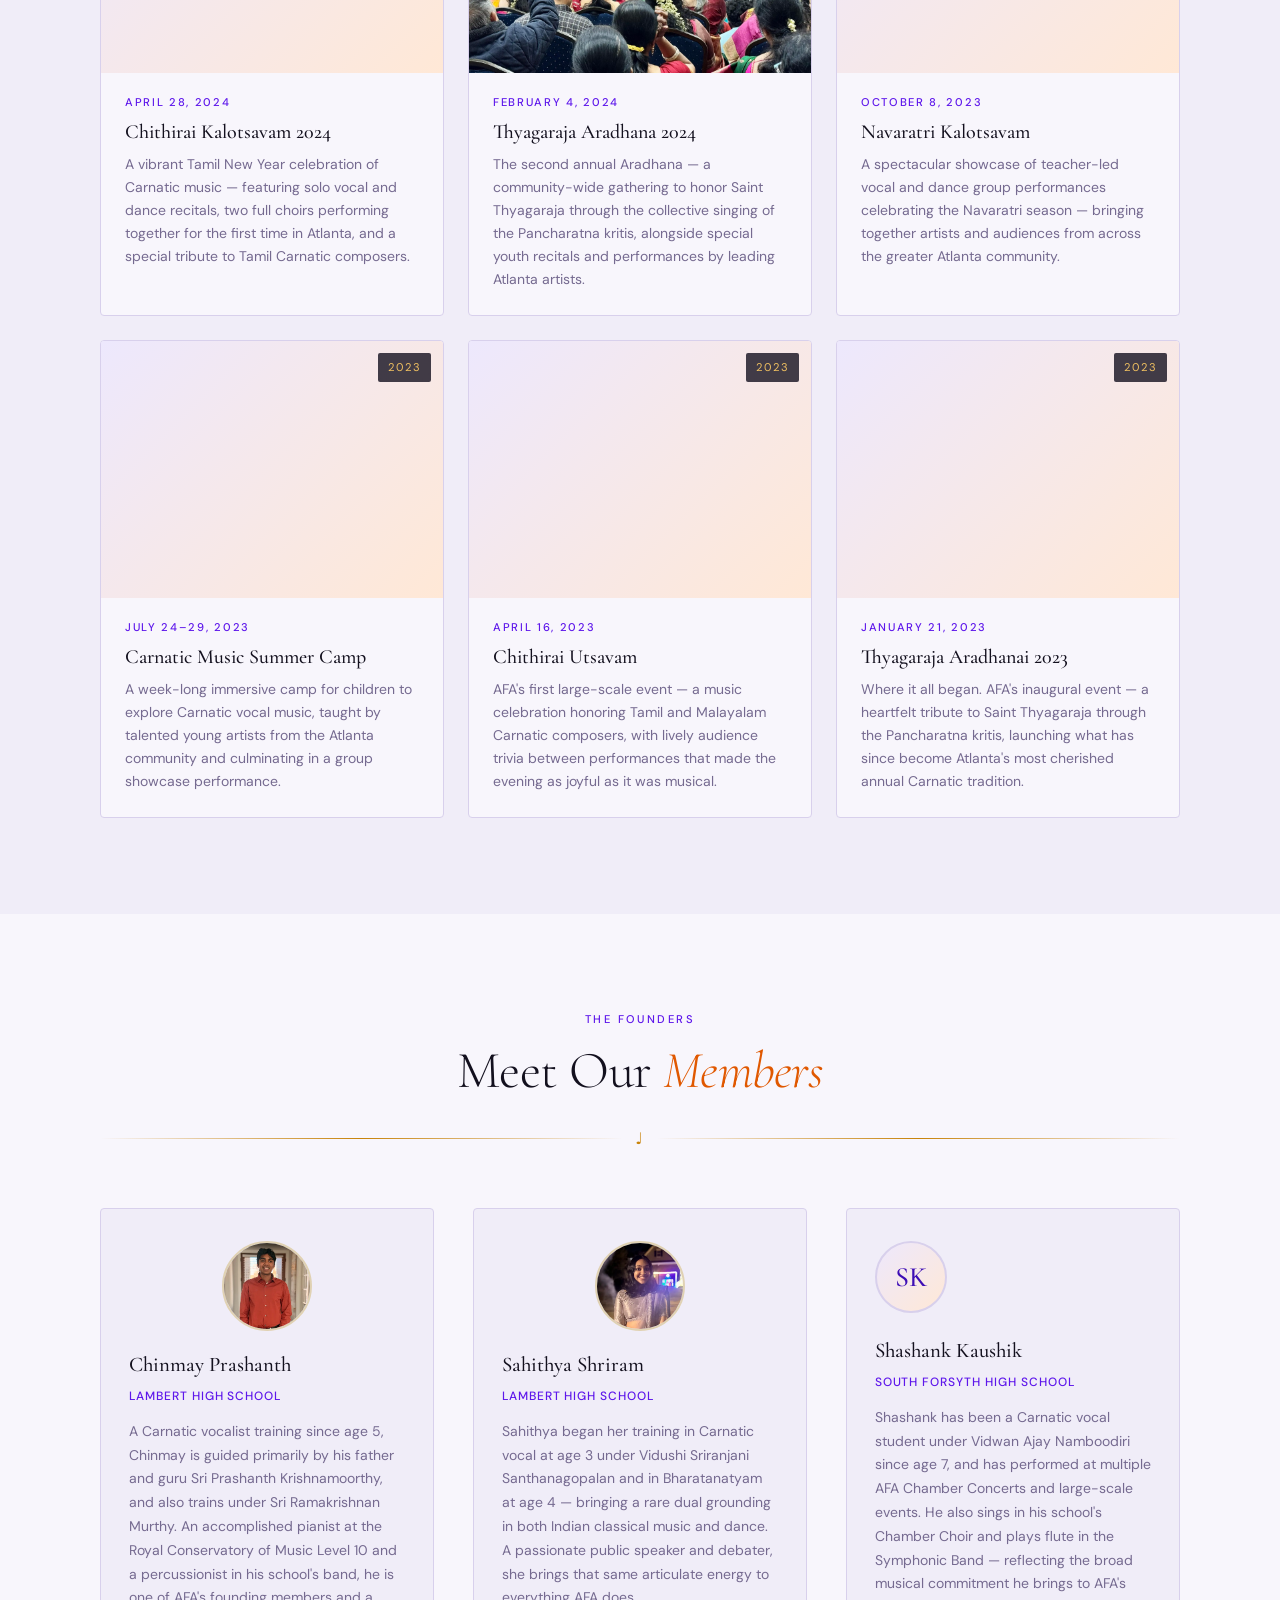
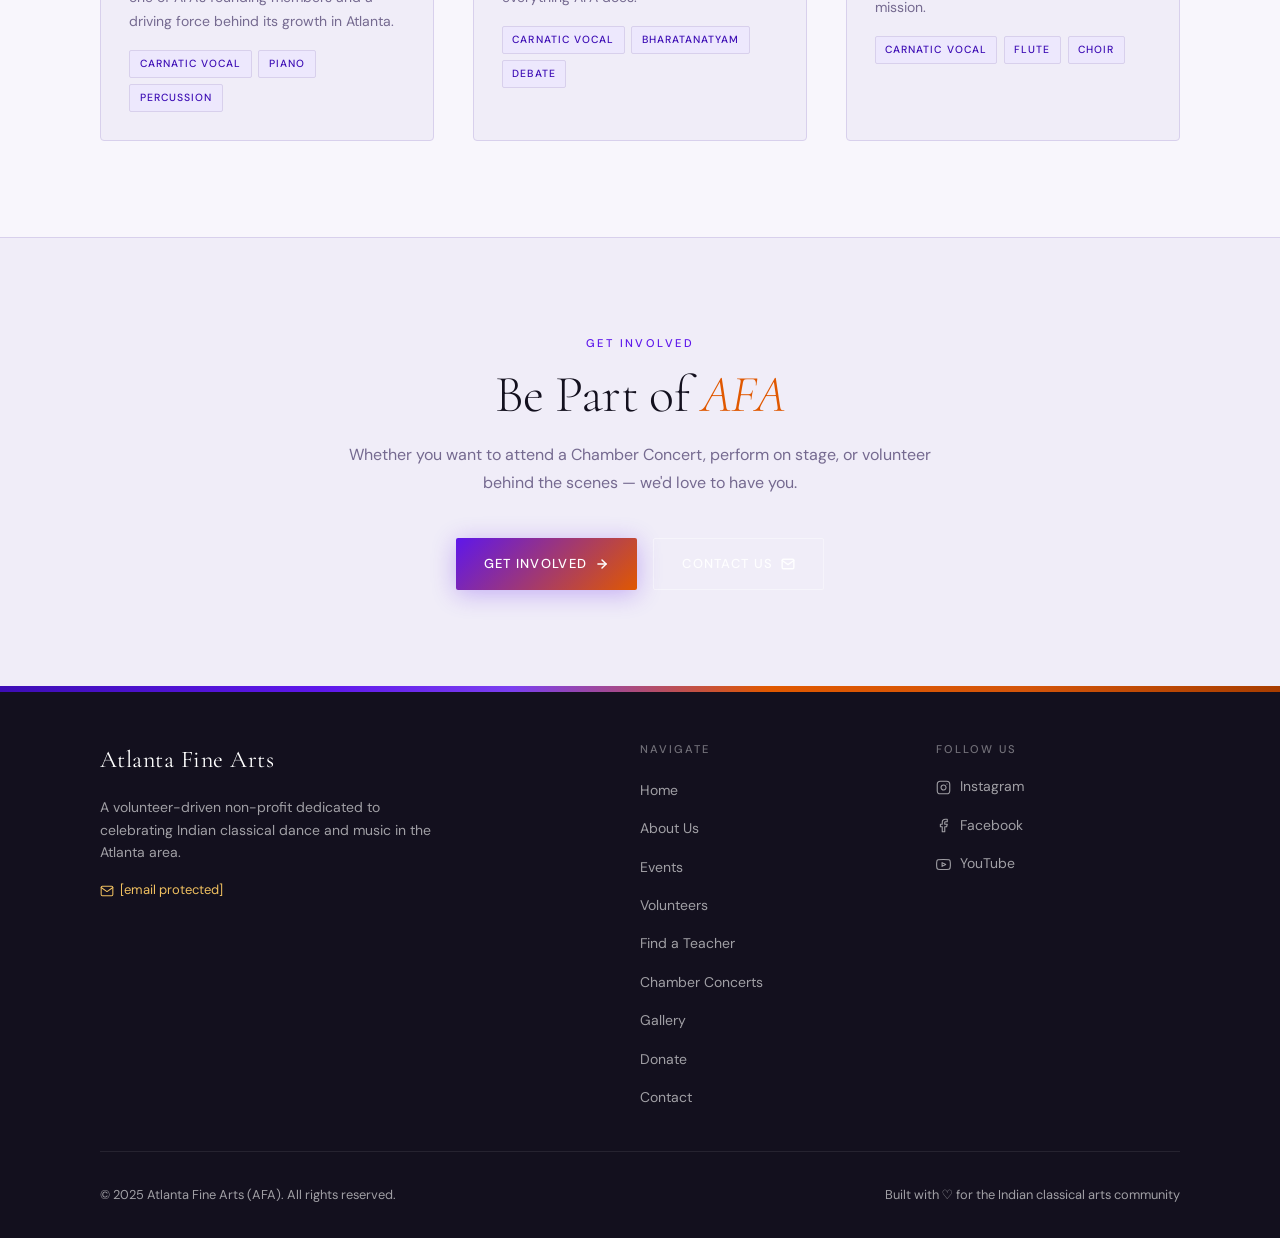
==== commit 00677814: "Update index.html" ====
--- a/index.html
+++ b/index.html
@@ -917,11 +917,6 @@
                 A two-day Carnatic workshop exploring Dasar Padam, Swati Tirunal,
                 Annamayya, and rare compositions of the Trinity &amp; Tamil tradition.
               </p>
-              <a href="workshop-sunil-gargyan.html"
-                onclick="event.stopPropagation()"
-                style="display:inline-flex;align-items:center;gap:6px;margin-top:12px;background:#c9a84c;color:#1a1625;font-size:0.78rem;font-weight:700;padding:7px 14px;border-radius:3px;text-decoration:none;letter-spacing:0.05em;">
-                Register Now →
-              </a>
             </div>
           </article>
 
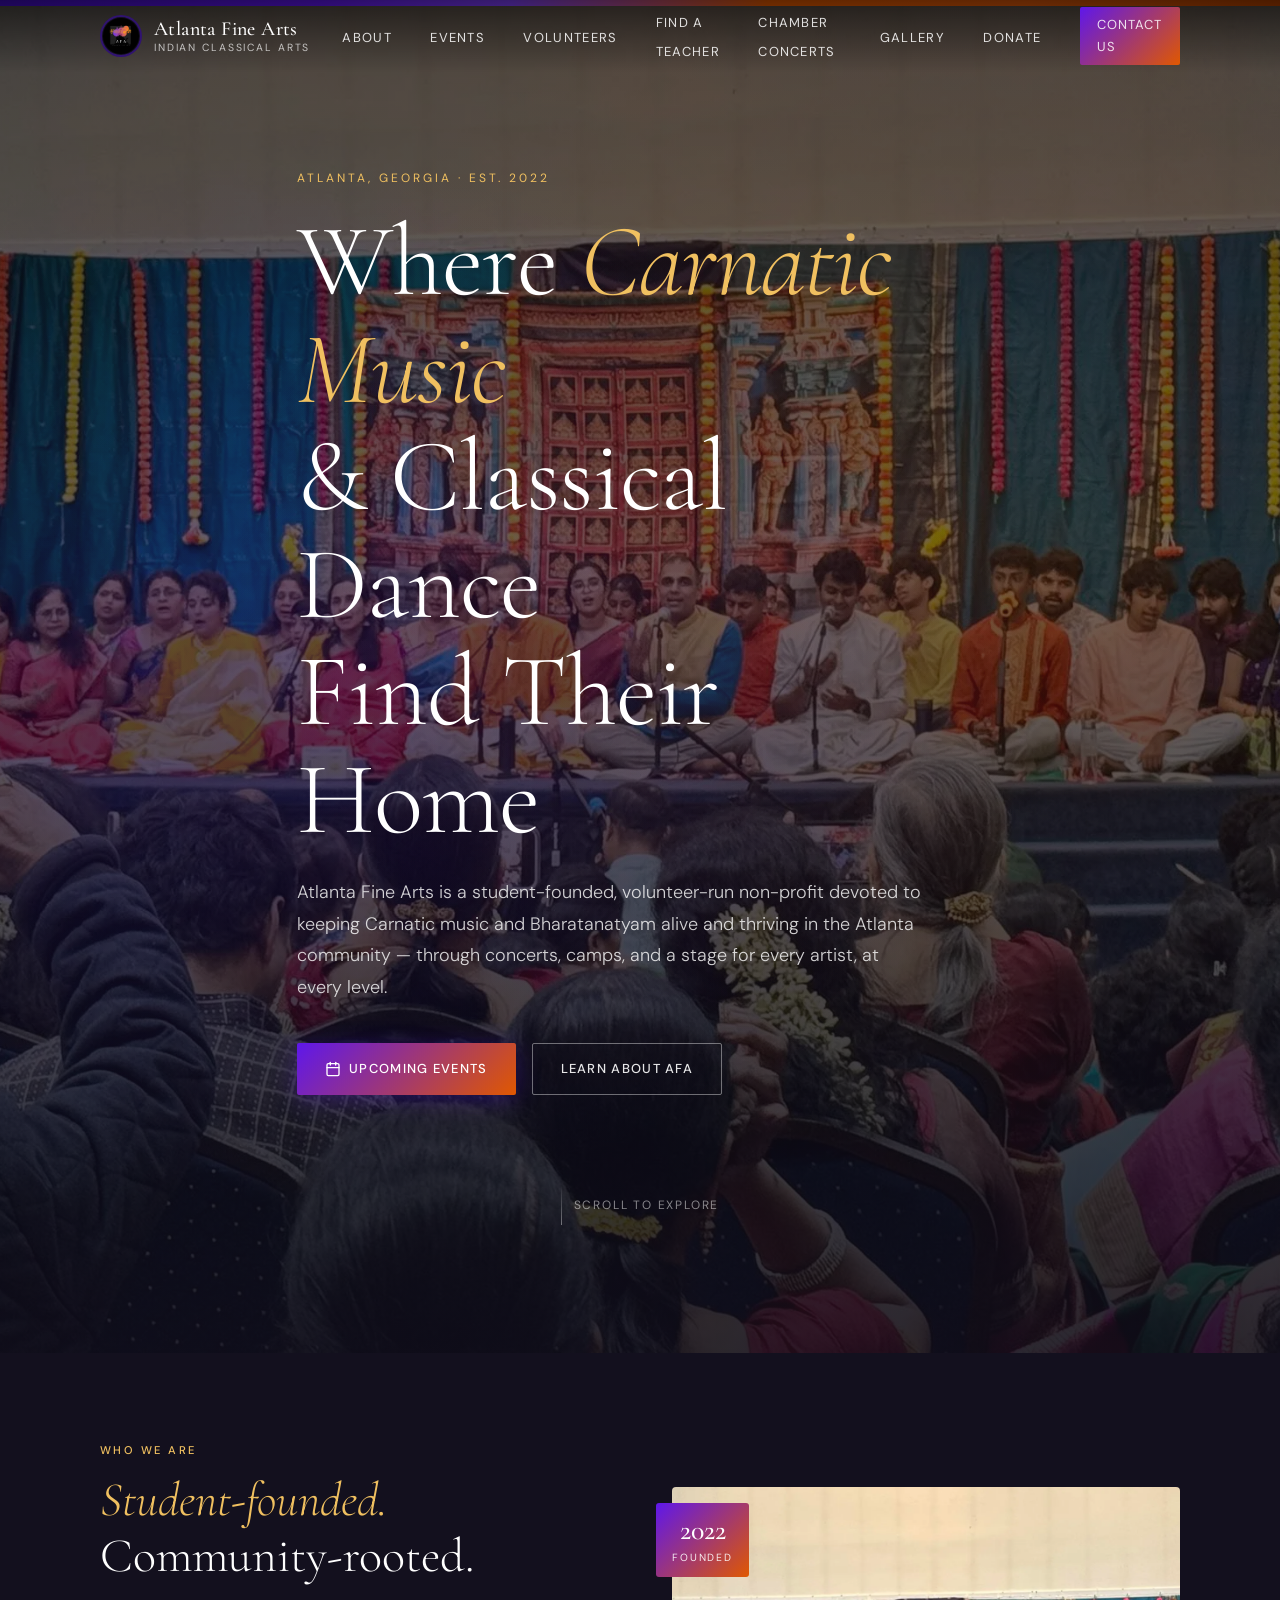
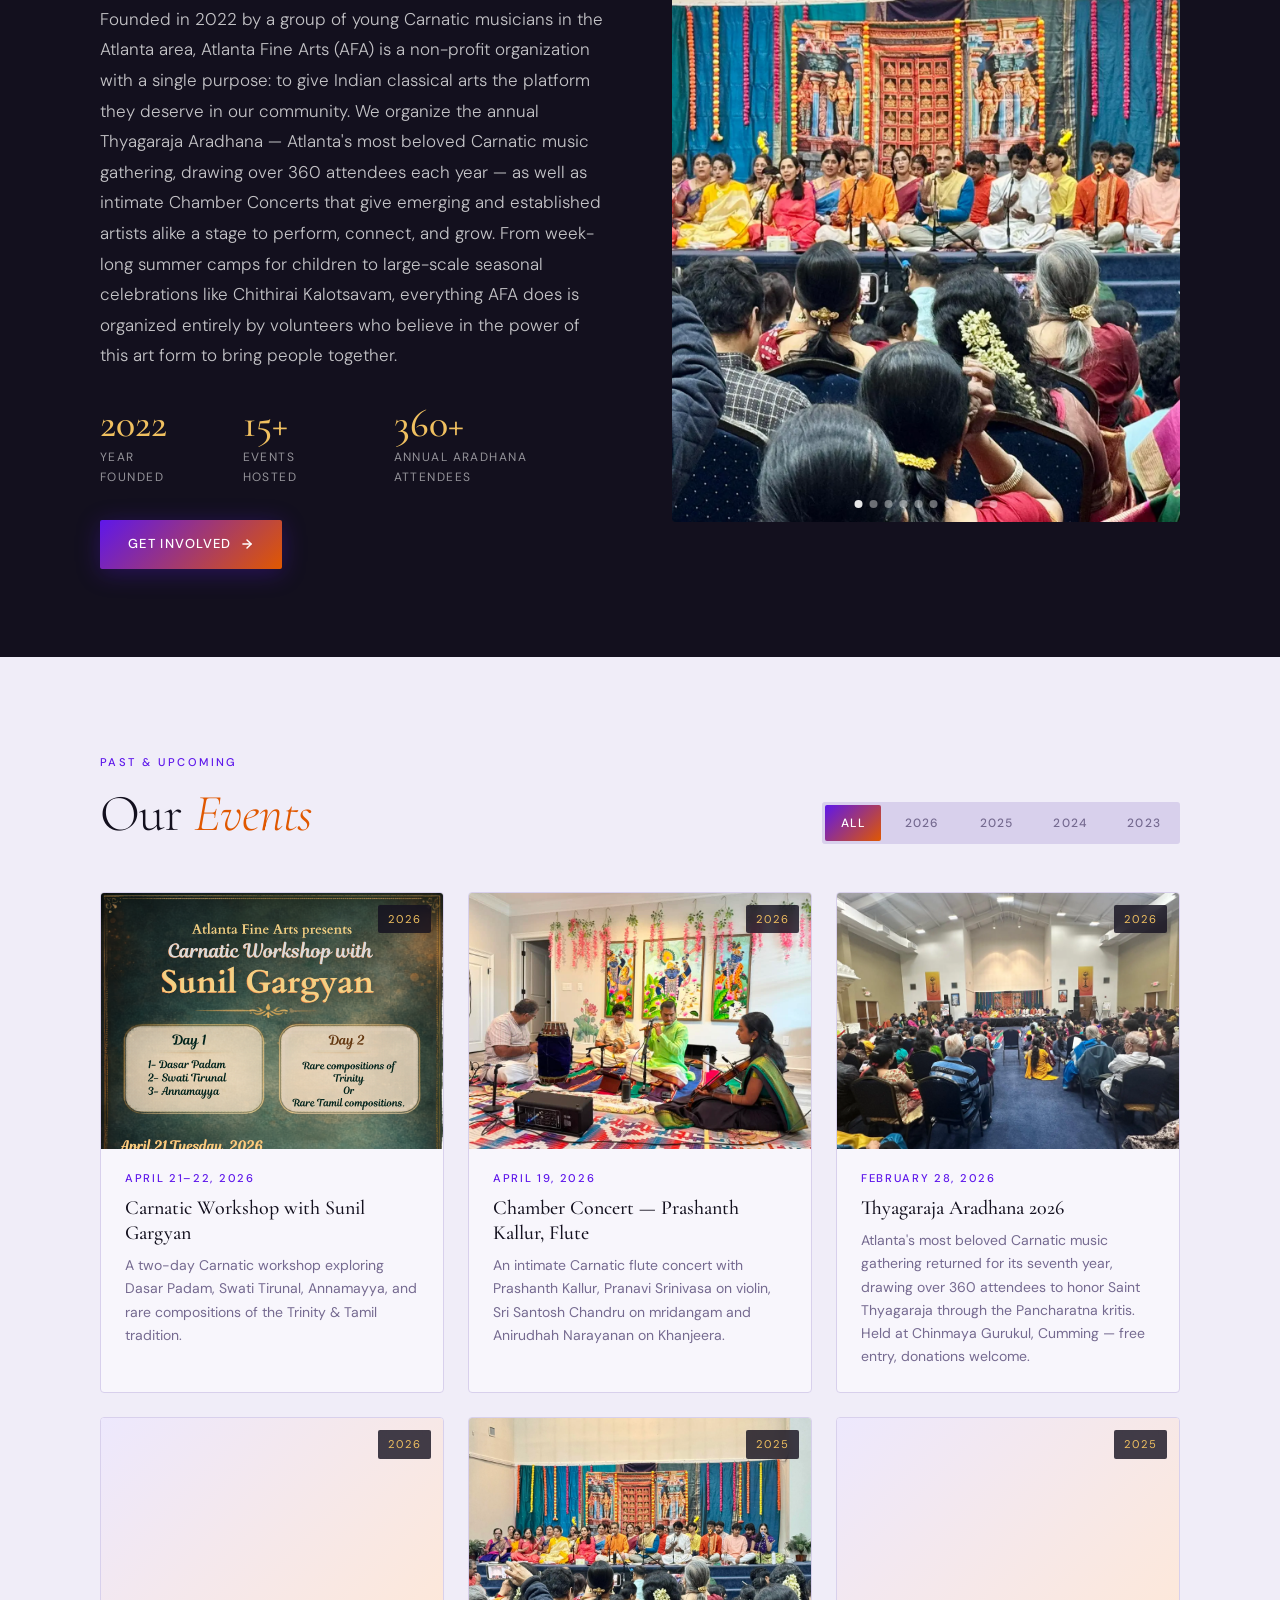
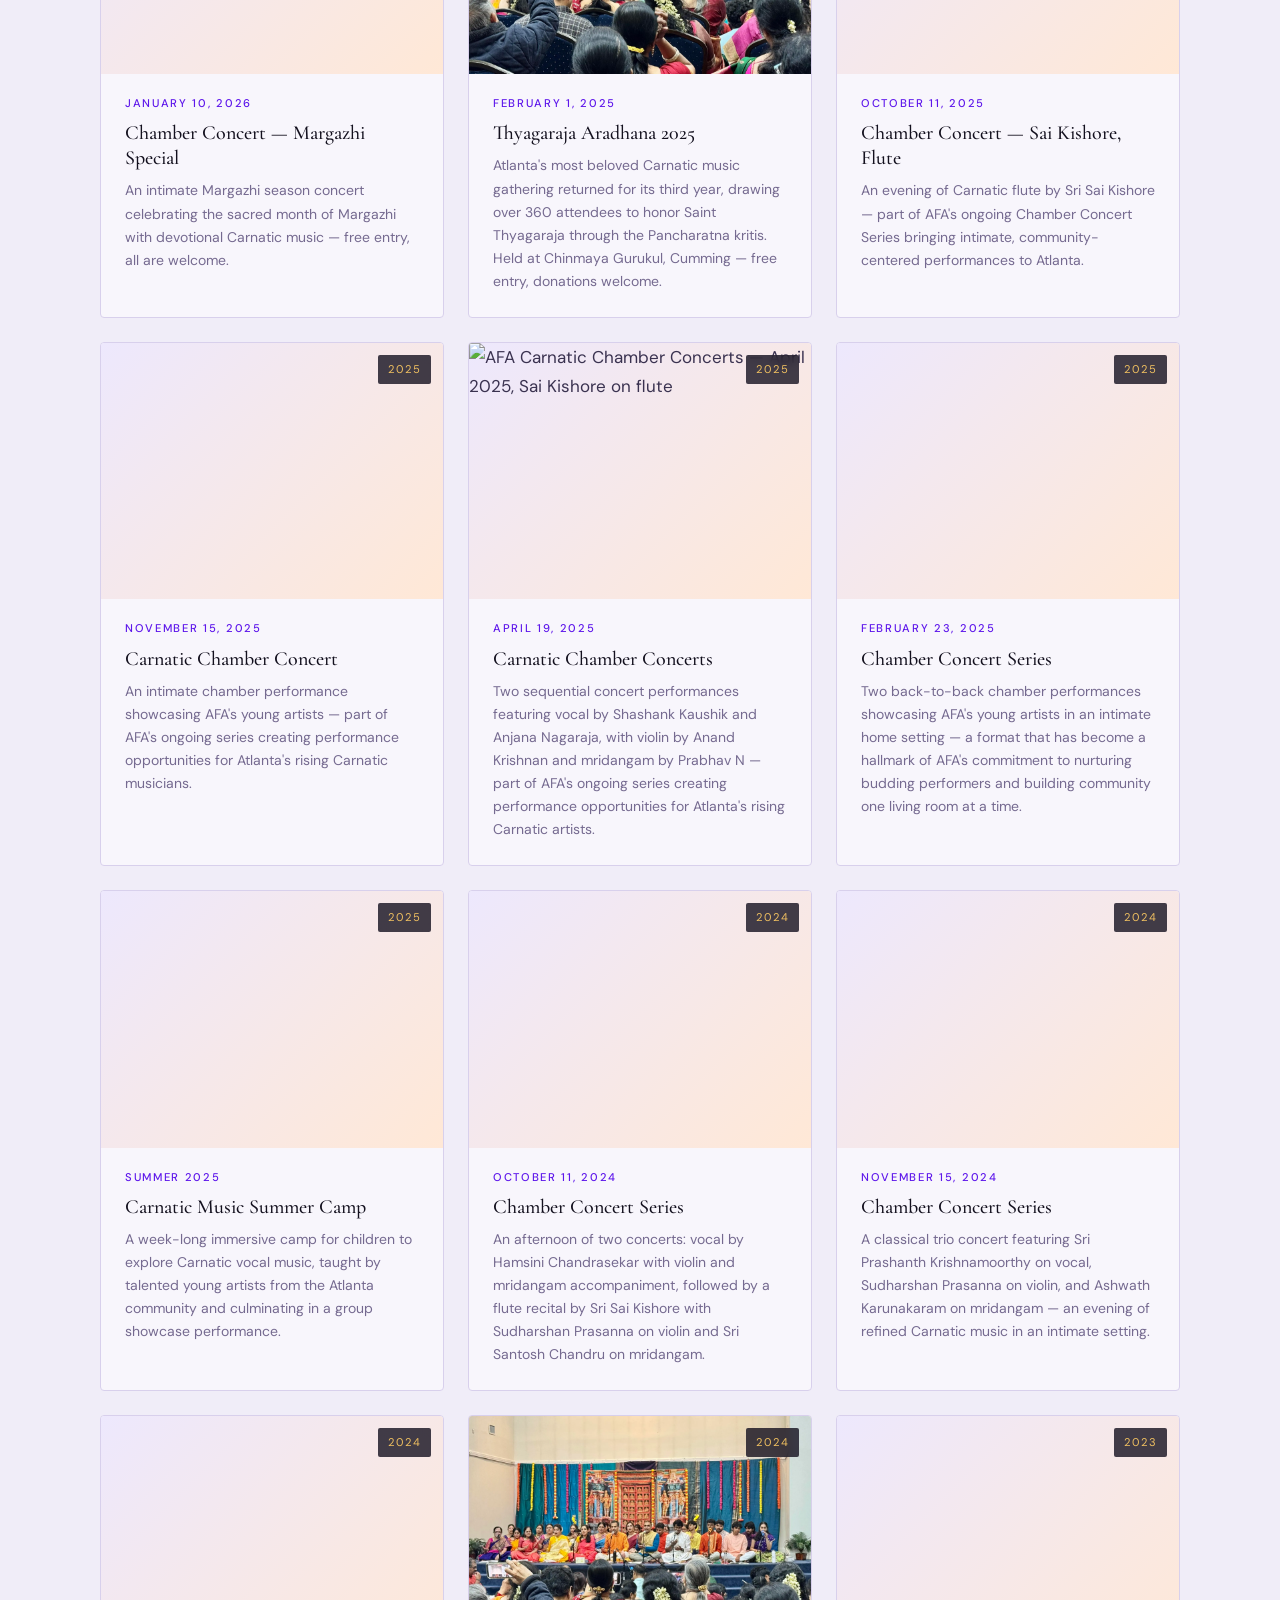
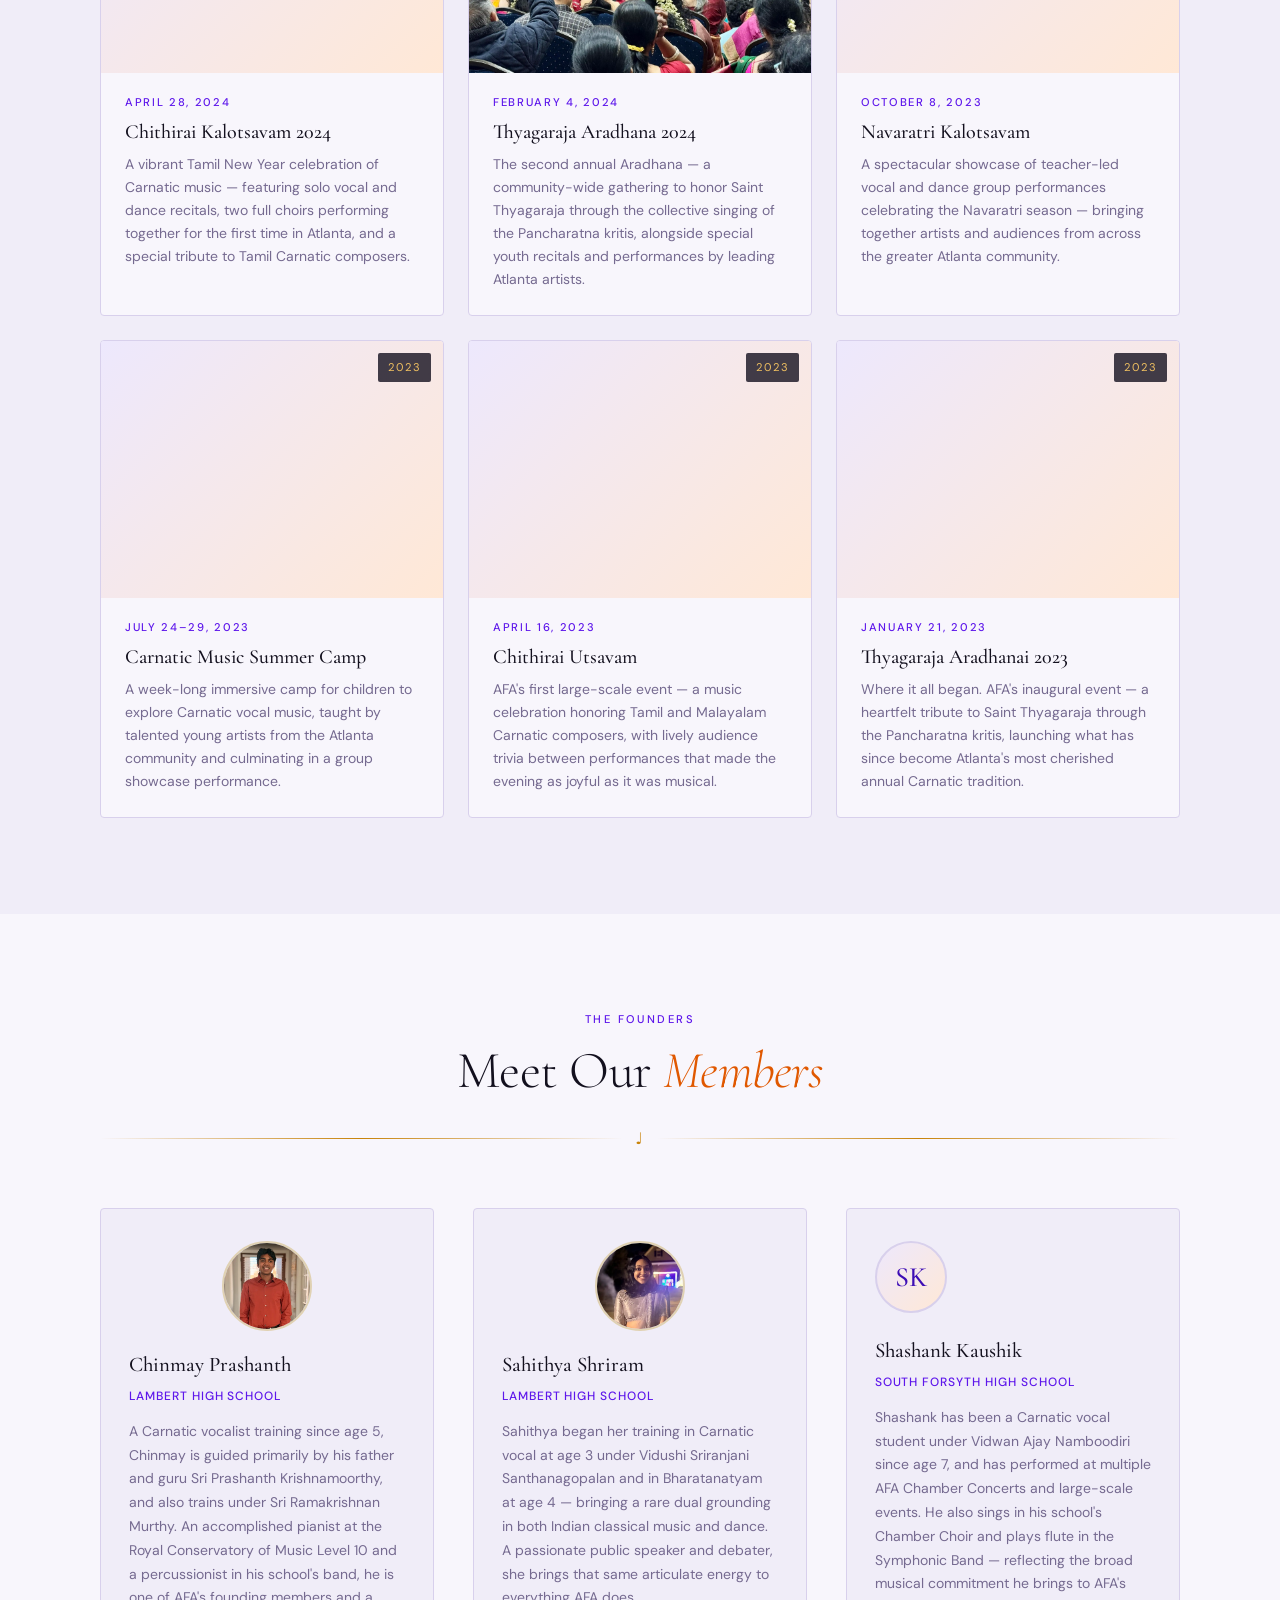
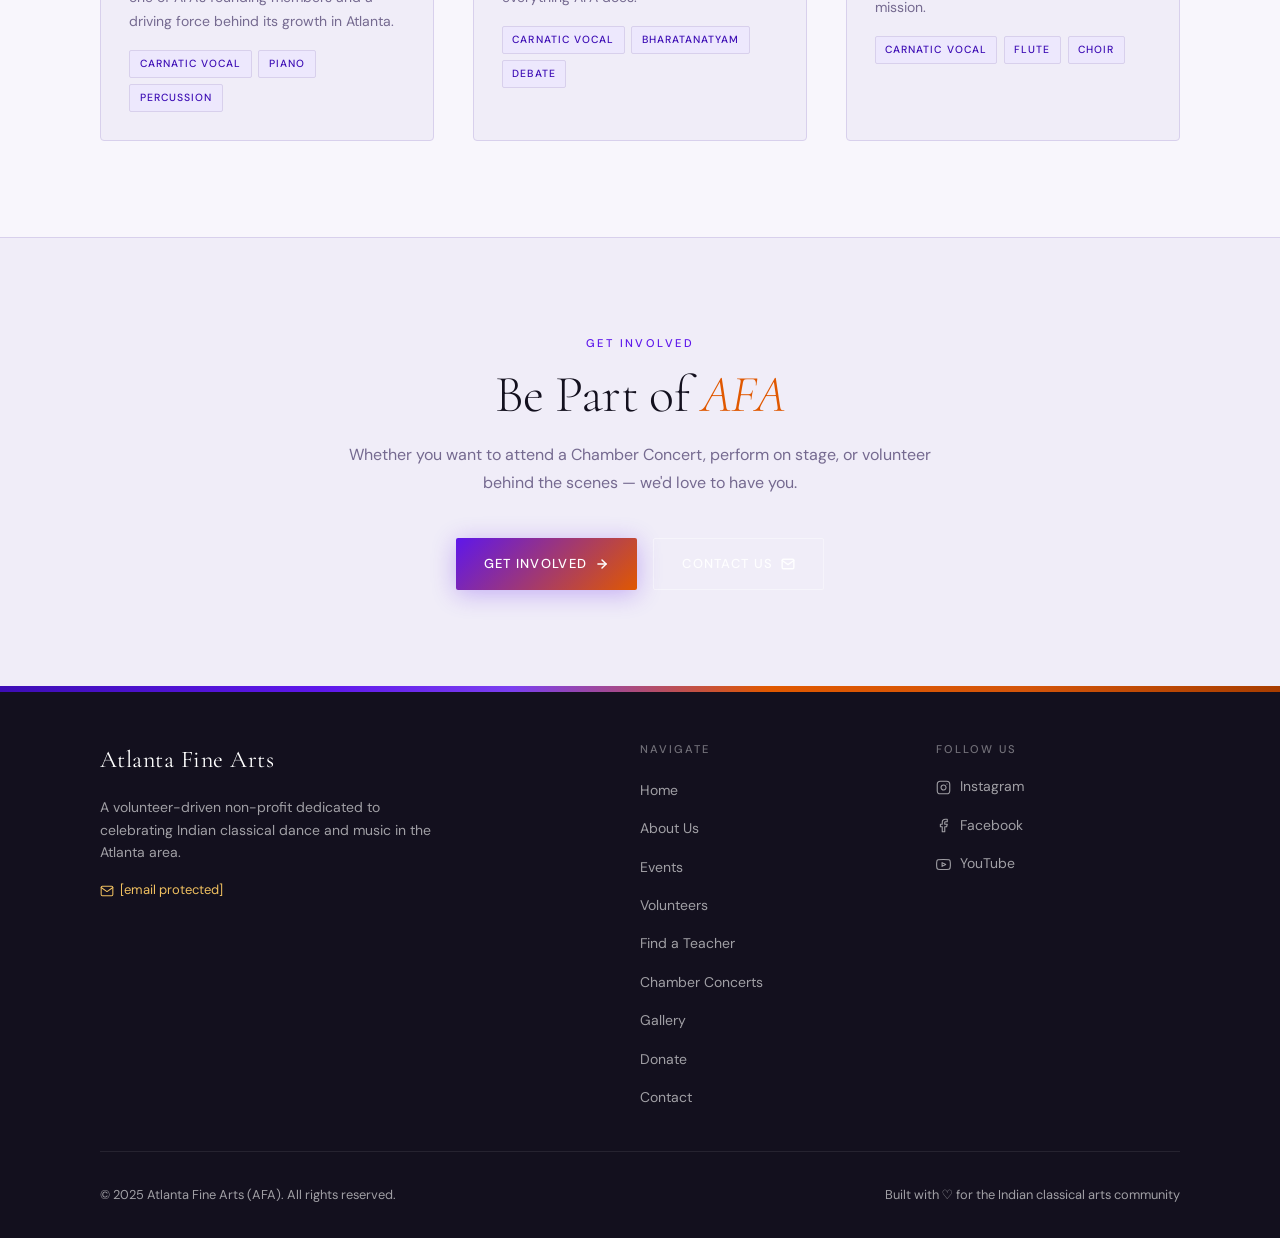
==== commit ffefc005: "Update index.html" ====
--- a/index.html
+++ b/index.html
@@ -570,9 +570,9 @@
               imgs: ['assets/images/workshop-poster.svg'],
               date: 'Tuesday April 21 & Wednesday April 22, 2026',
               title: 'Carnatic Workshop with Sunil Gargyan',
-              location: 'Atlanta, GA — details shared upon registration',
-              blog: 'AFA presented a rare two-day Carnatic workshop with Sunil Gargyan — an opportunity to study compositions seldom covered in regular classroom instruction.\n\nDay 1 (Tuesday, April 21) explores the devotional heritage of Dasar Padam, the lyrical compositions of Swati Tirunal, and the vast body of work by the saint-poet Annamayya.\n\nDay 2 (Wednesday, April 22) ventures into rare territory: either the seldom-taught compositions of the Trinity — Thyagaraja, Muthuswami Dikshitar, and Syama Sastri — or rare Tamil Carnatic compositions.\n\nThis workshop is designed for intermediate to advanced students and serious enthusiasts. Space is limited — register early to secure your spot.',
-              stats: ['2 Days', 'April 21–22, 2026'],
+              location: 'Atlanta, GA',
+              blog: 'AFA hosted a rare two-day Carnatic workshop with Sunil Gargyan — an opportunity to study compositions seldom covered in regular classroom instruction.\n\nDay 1 (Tuesday, April 21) explored the devotional heritage of Dasar Padam, the lyrical compositions of Swati Tirunal, and the vast body of work by the saint-poet Annamayya.\n\nDay 2 (Wednesday, April 22) ventured into rare territory: seldom-taught compositions of the Trinity — Thyagaraja, Muthuswami Dikshitar, and Syama Sastri — and rare Tamil Carnatic compositions.\n\nThe workshop brought together intermediate to advanced students and serious enthusiasts for two days of focused learning.',
+              stats: ['Completed', 'April 21–22, 2026'],
               sets: [
                 { time: 'Day 1 · Tuesday, April 21', performers: [
                   { name: 'Dasar Padam', instrument: 'Topic' },
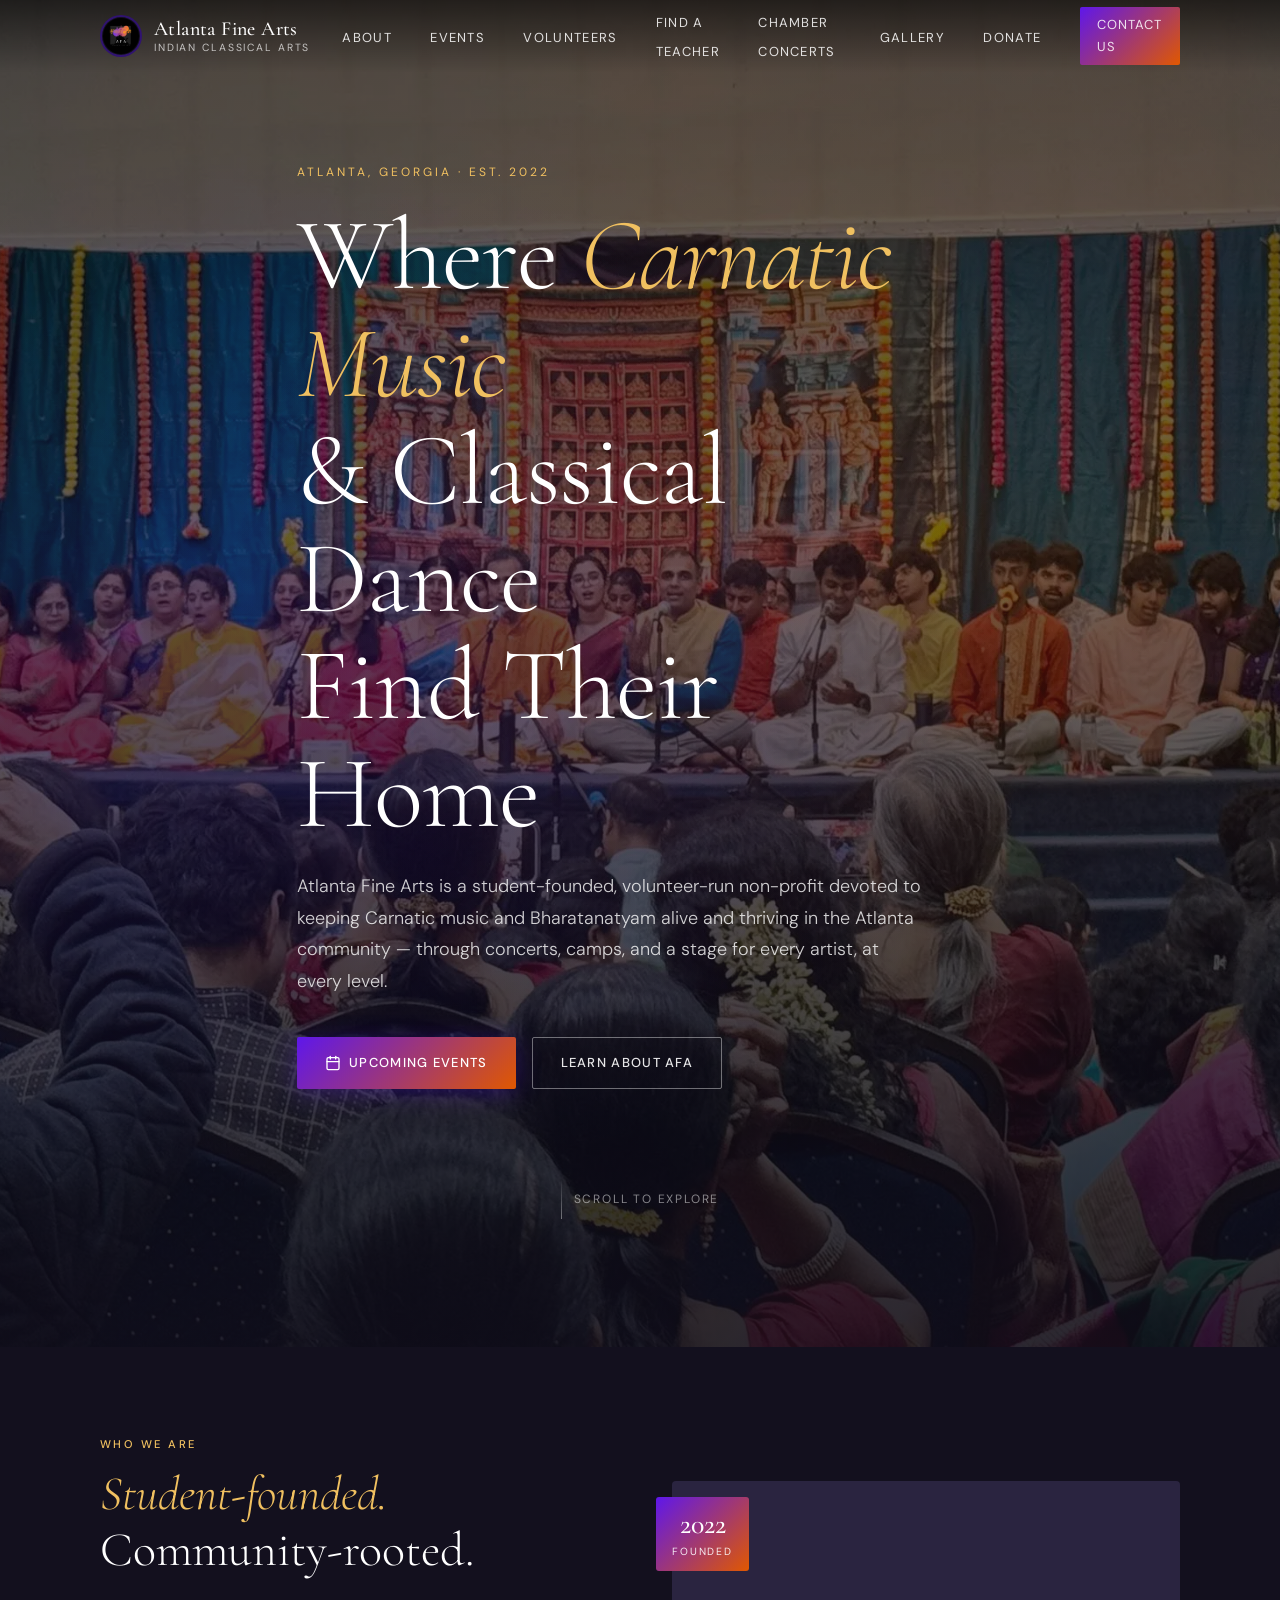
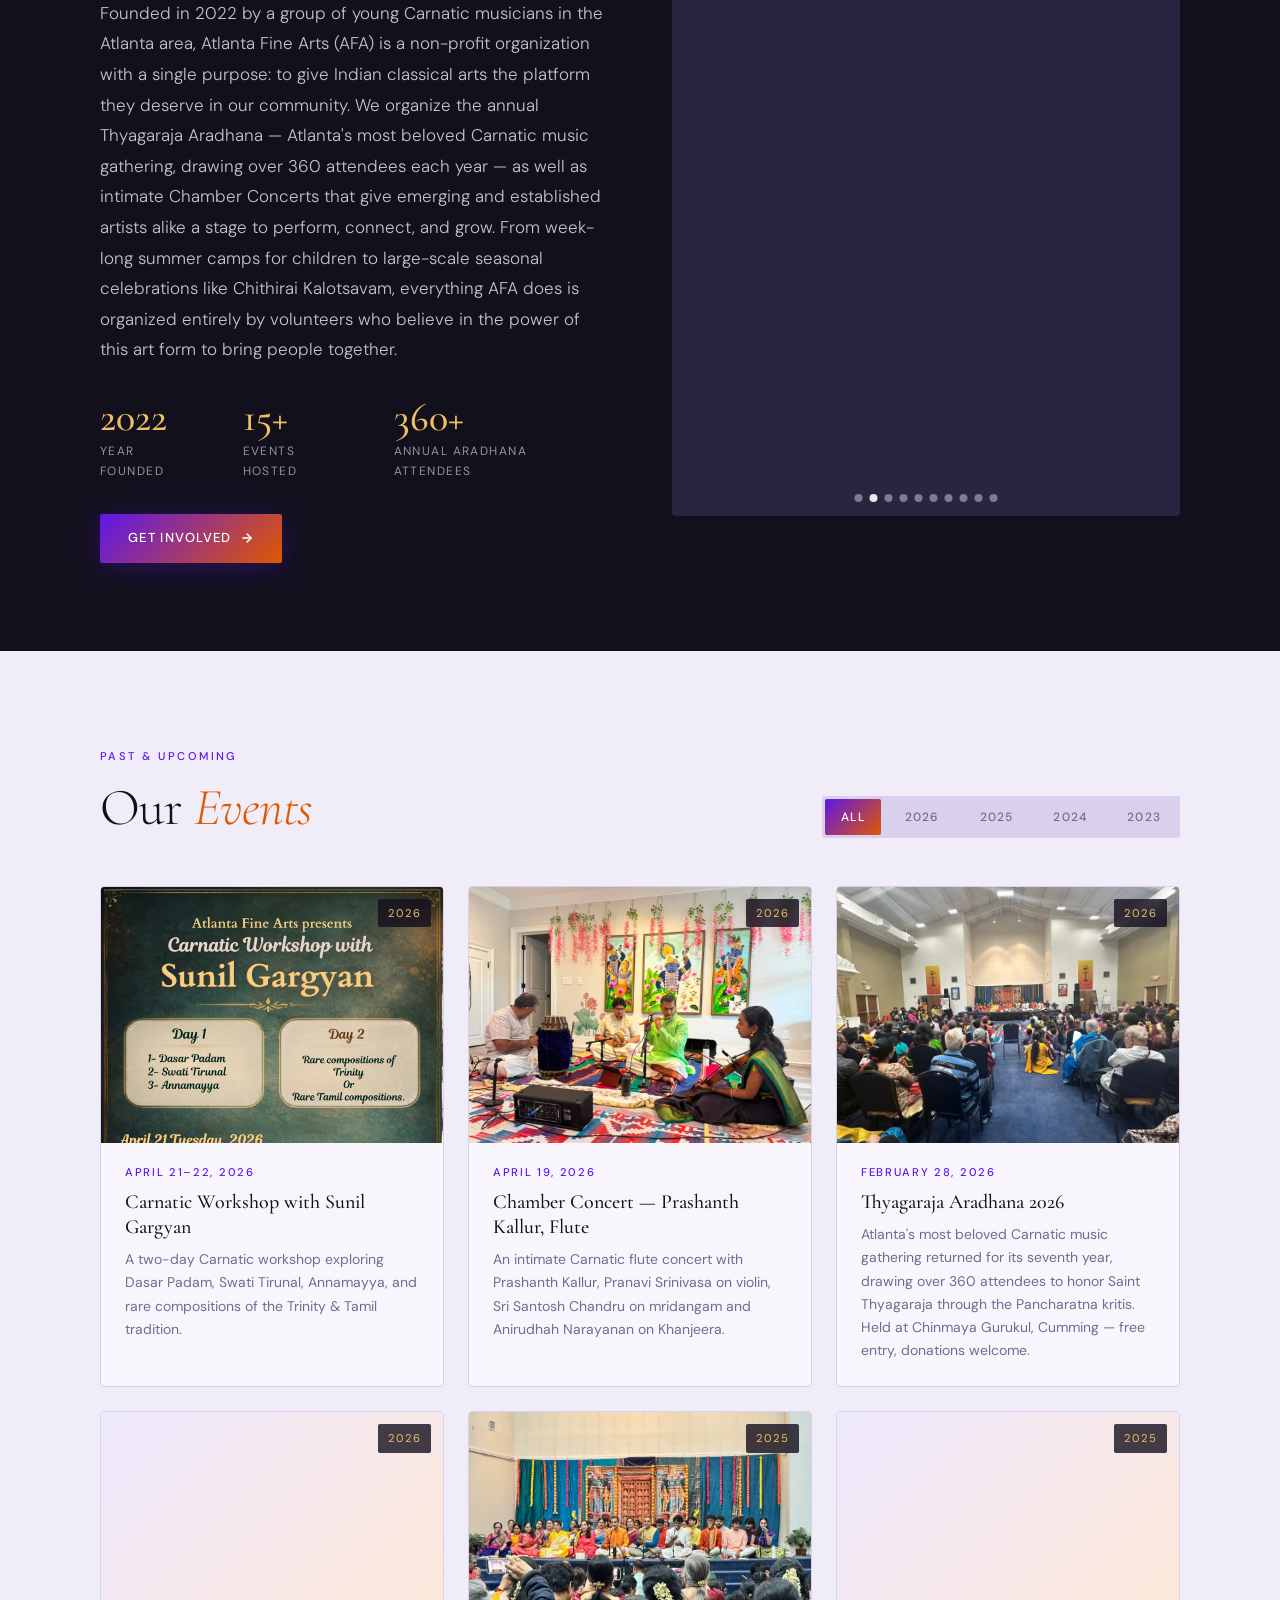
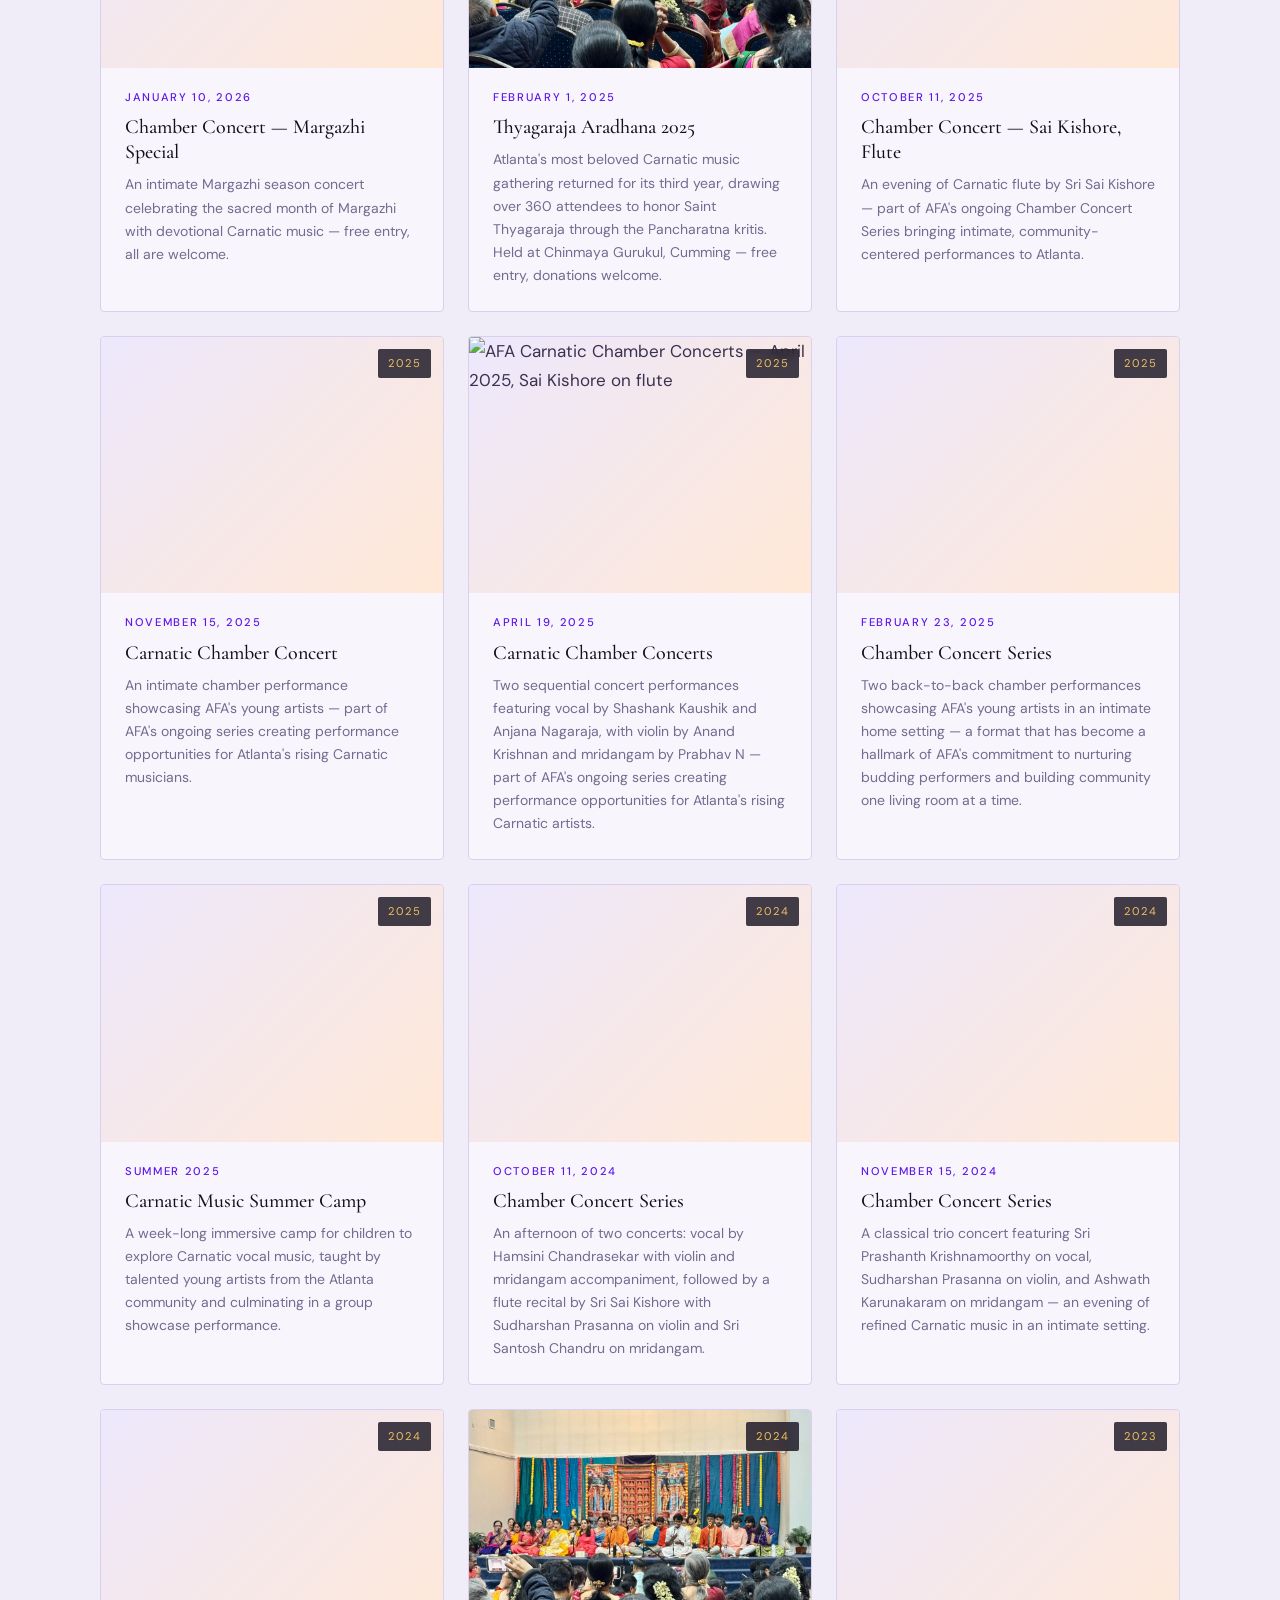
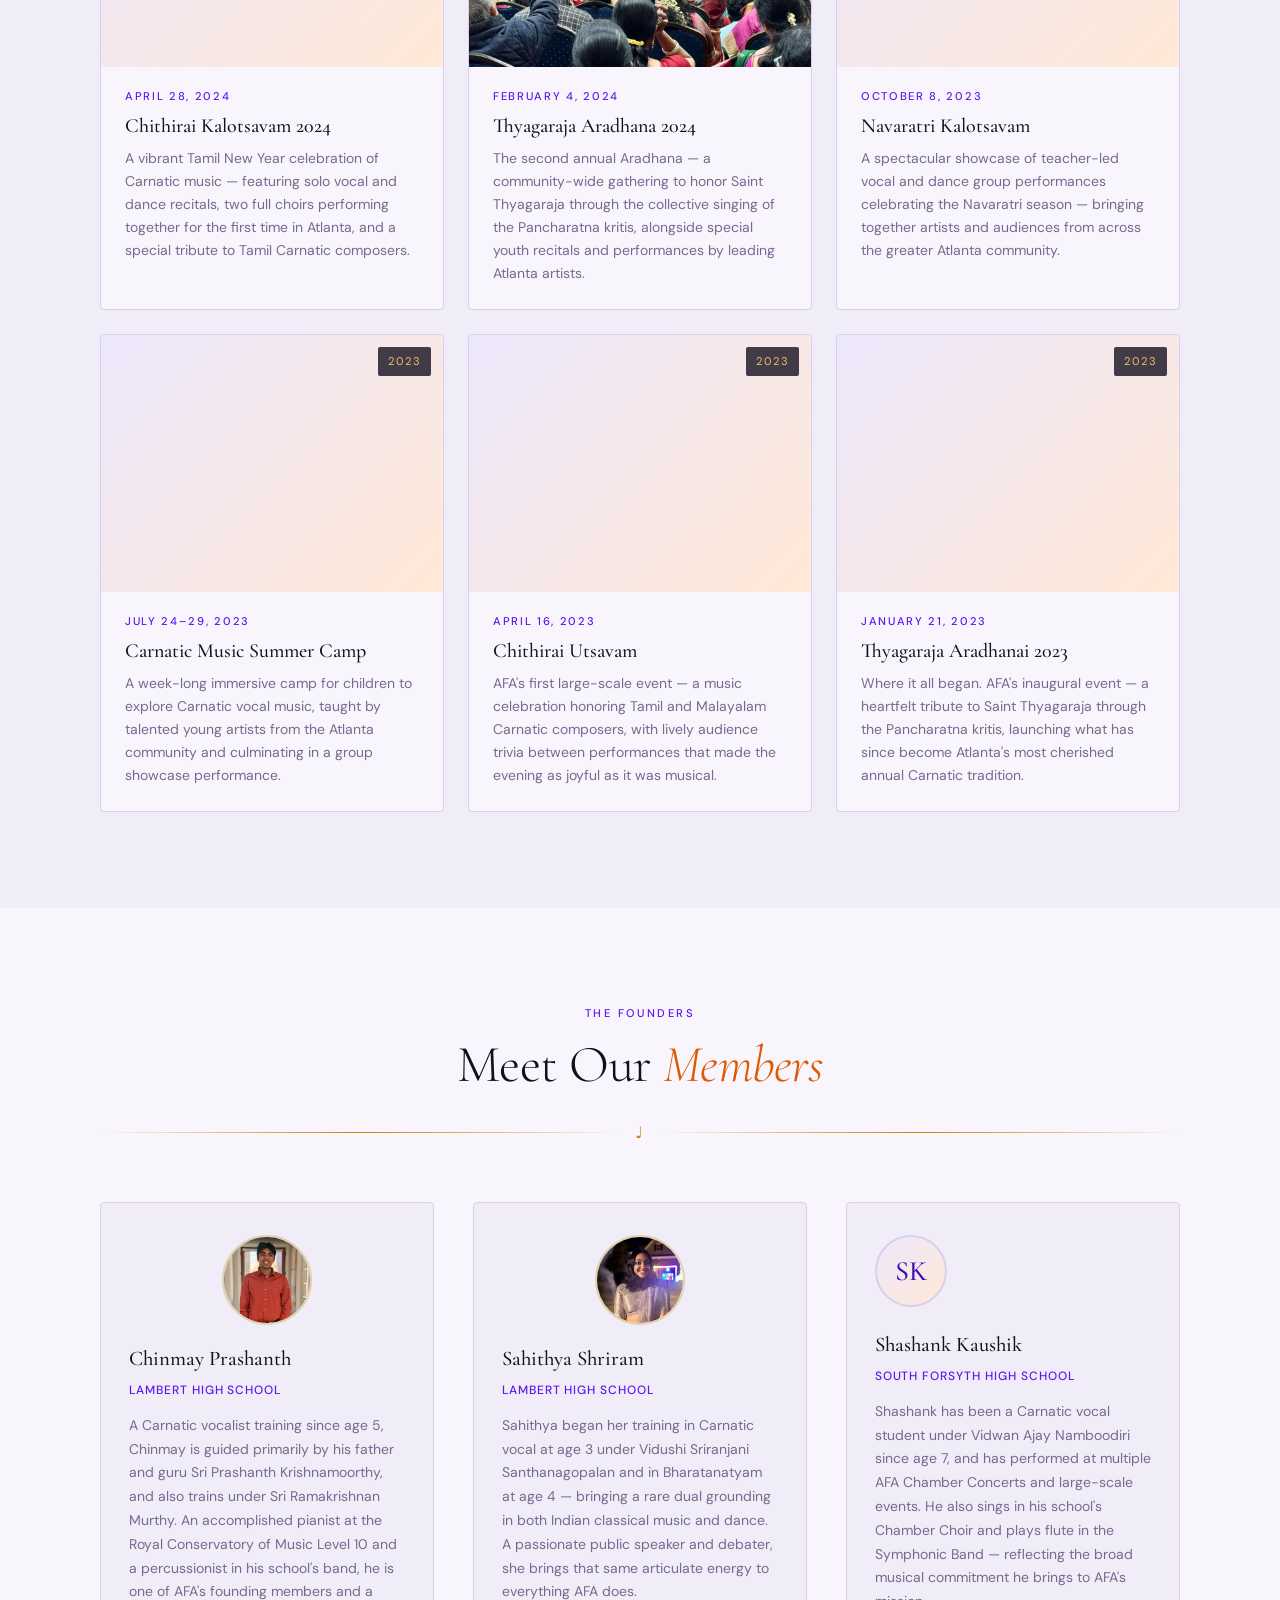
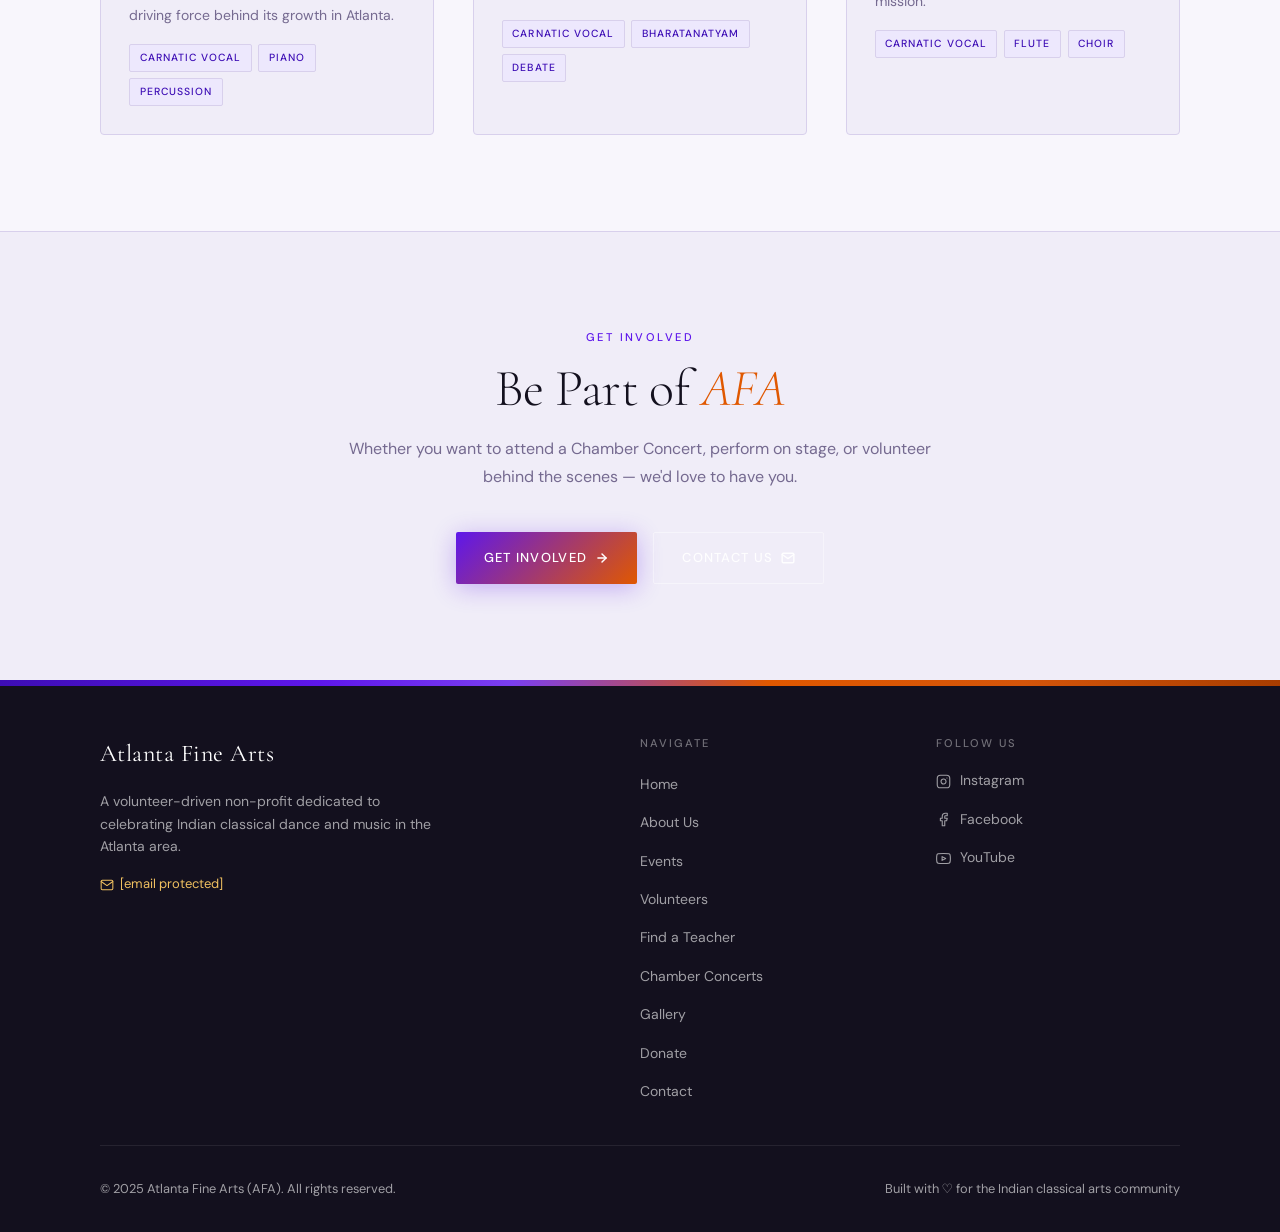
==== commit a59f6b56: "Update index.html" ====
--- a/index.html
+++ b/index.html
@@ -75,6 +75,9 @@
     .nav__wordmark span { color: rgba(255,255,255,0.7) !important; }
     .nav__link { color: rgba(255,255,255,0.85) !important; }
     .nav:not(.scrolled) { background: linear-gradient(to bottom, rgba(0,0,0,0.55) 0%, transparent 100%) !important; }
+    .nav.scrolled { background: #1E1A16 !important; }
+    /* Hide kolam-border top strip on index — it shows as white band over dark hero */
+    body > .kolam-border:first-of-type { display: none; }
     /* Member photo avatars */
     .member-card__avatar--photo {
       width: 90px !important;
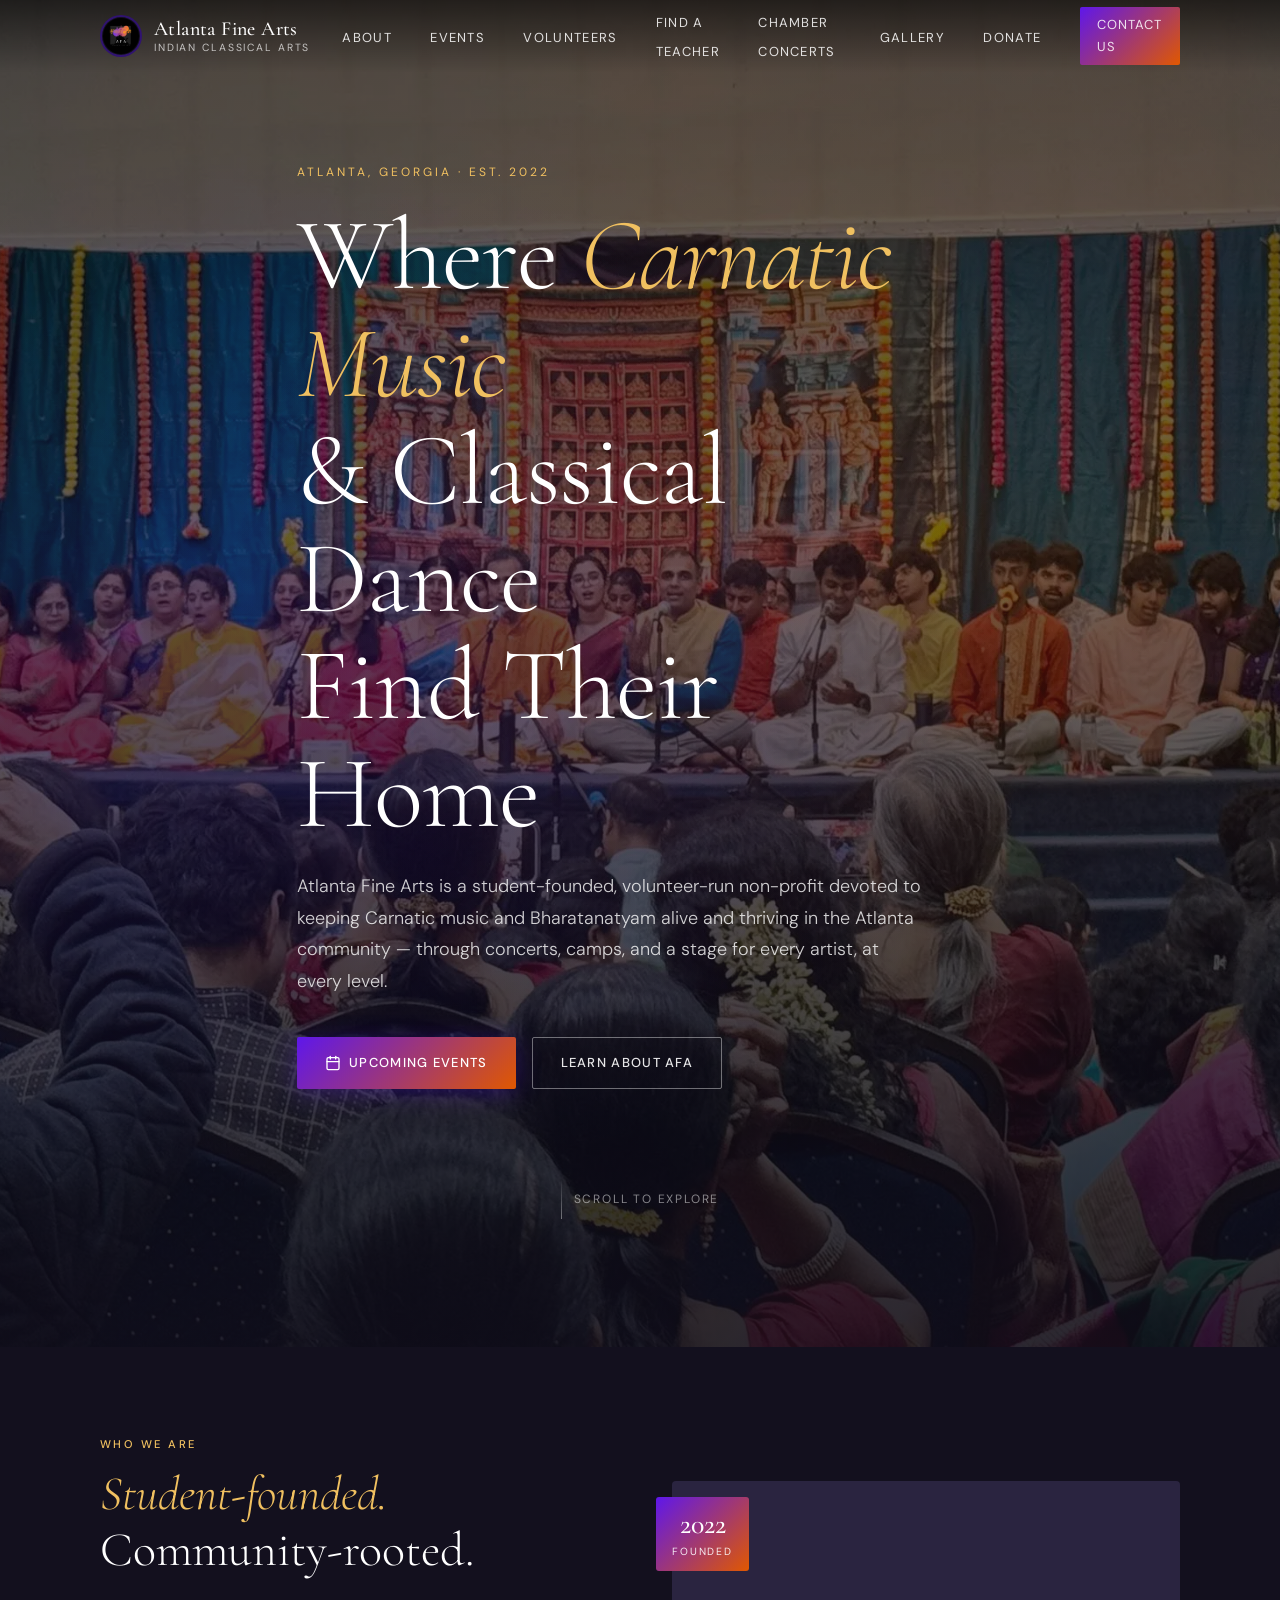
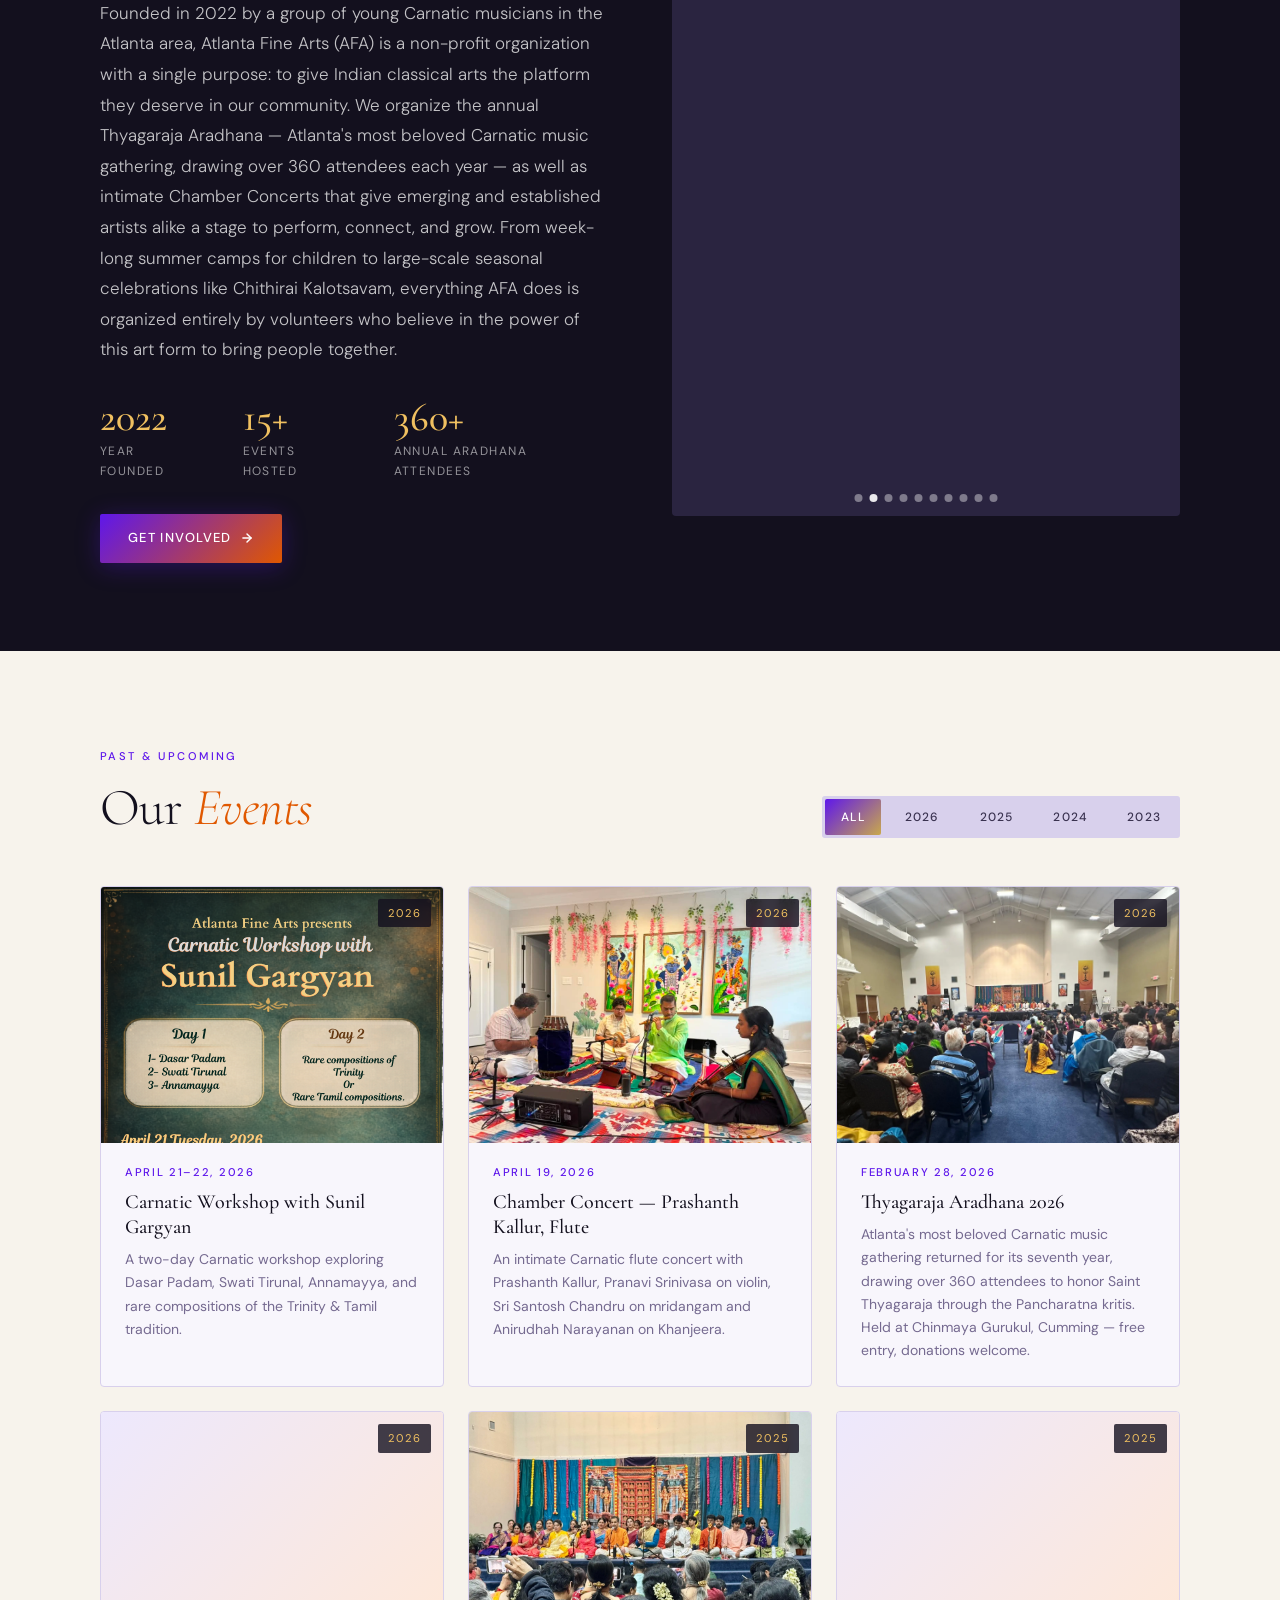
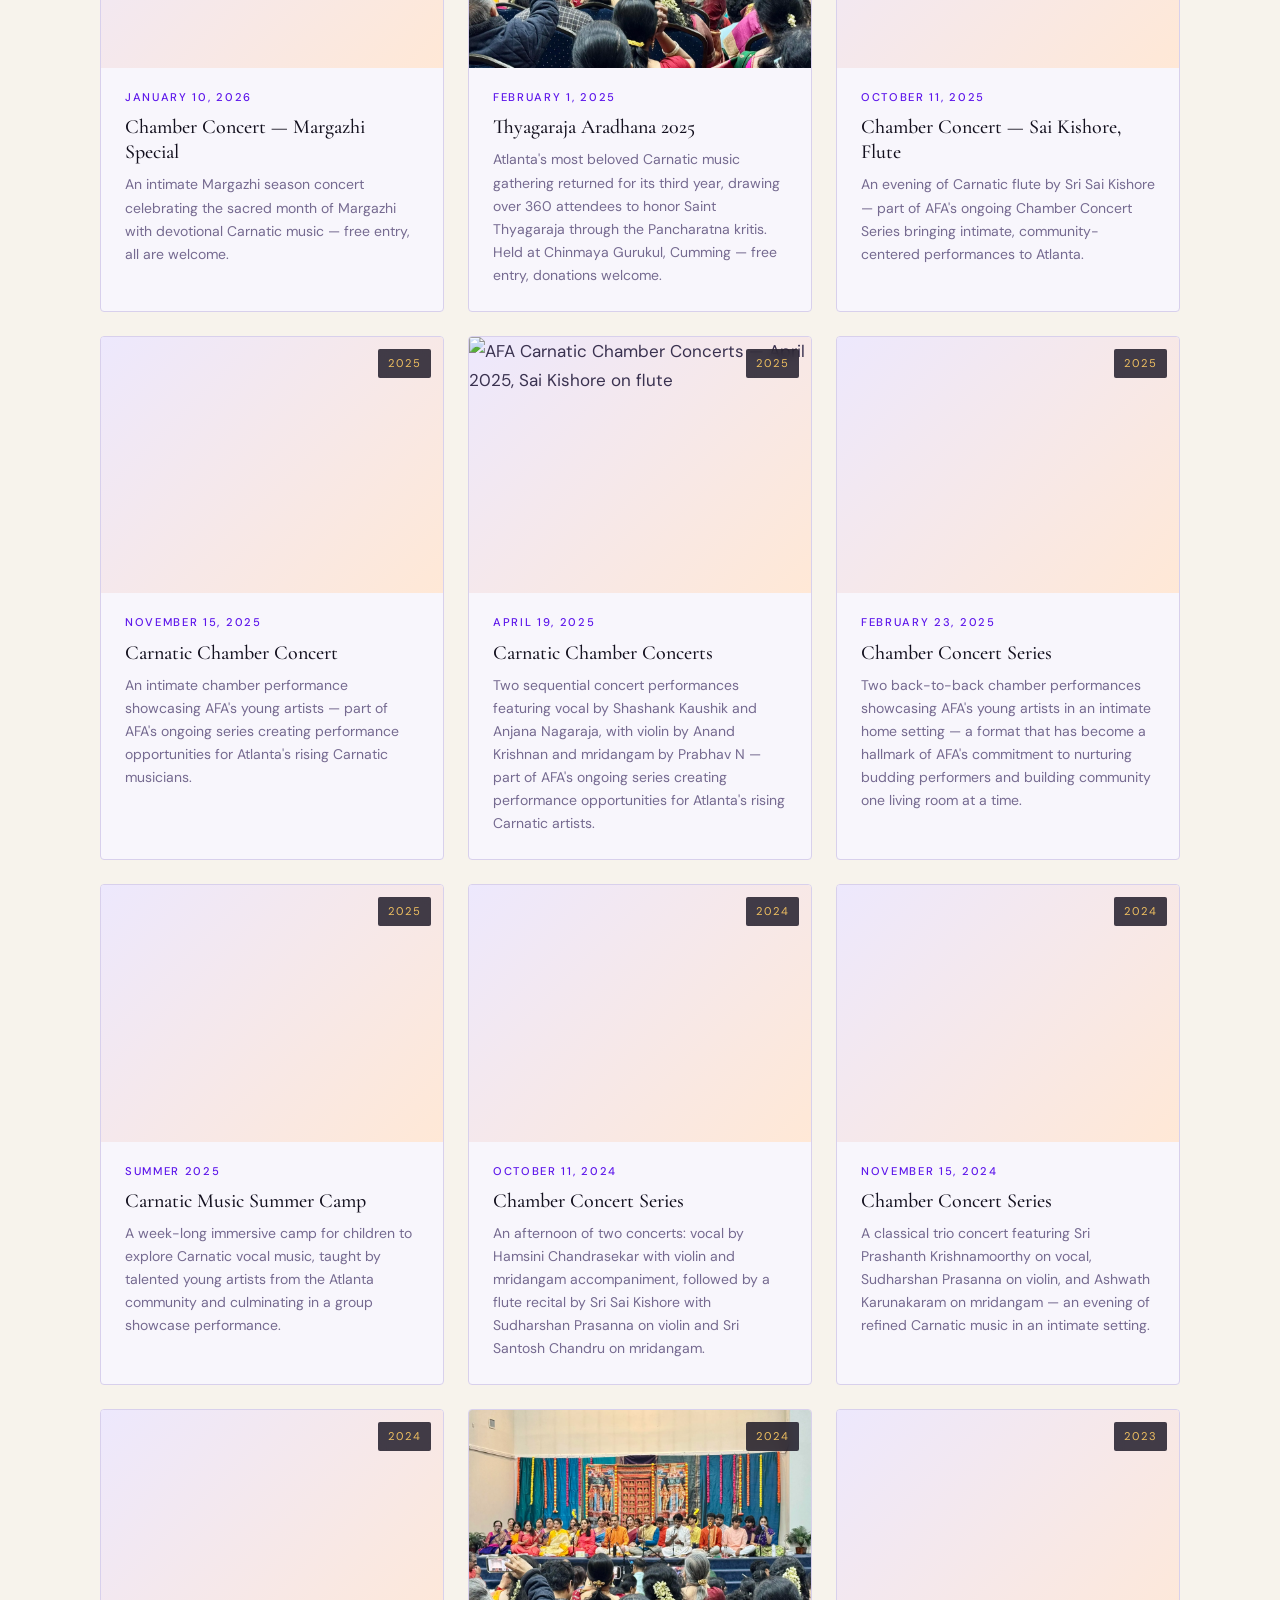
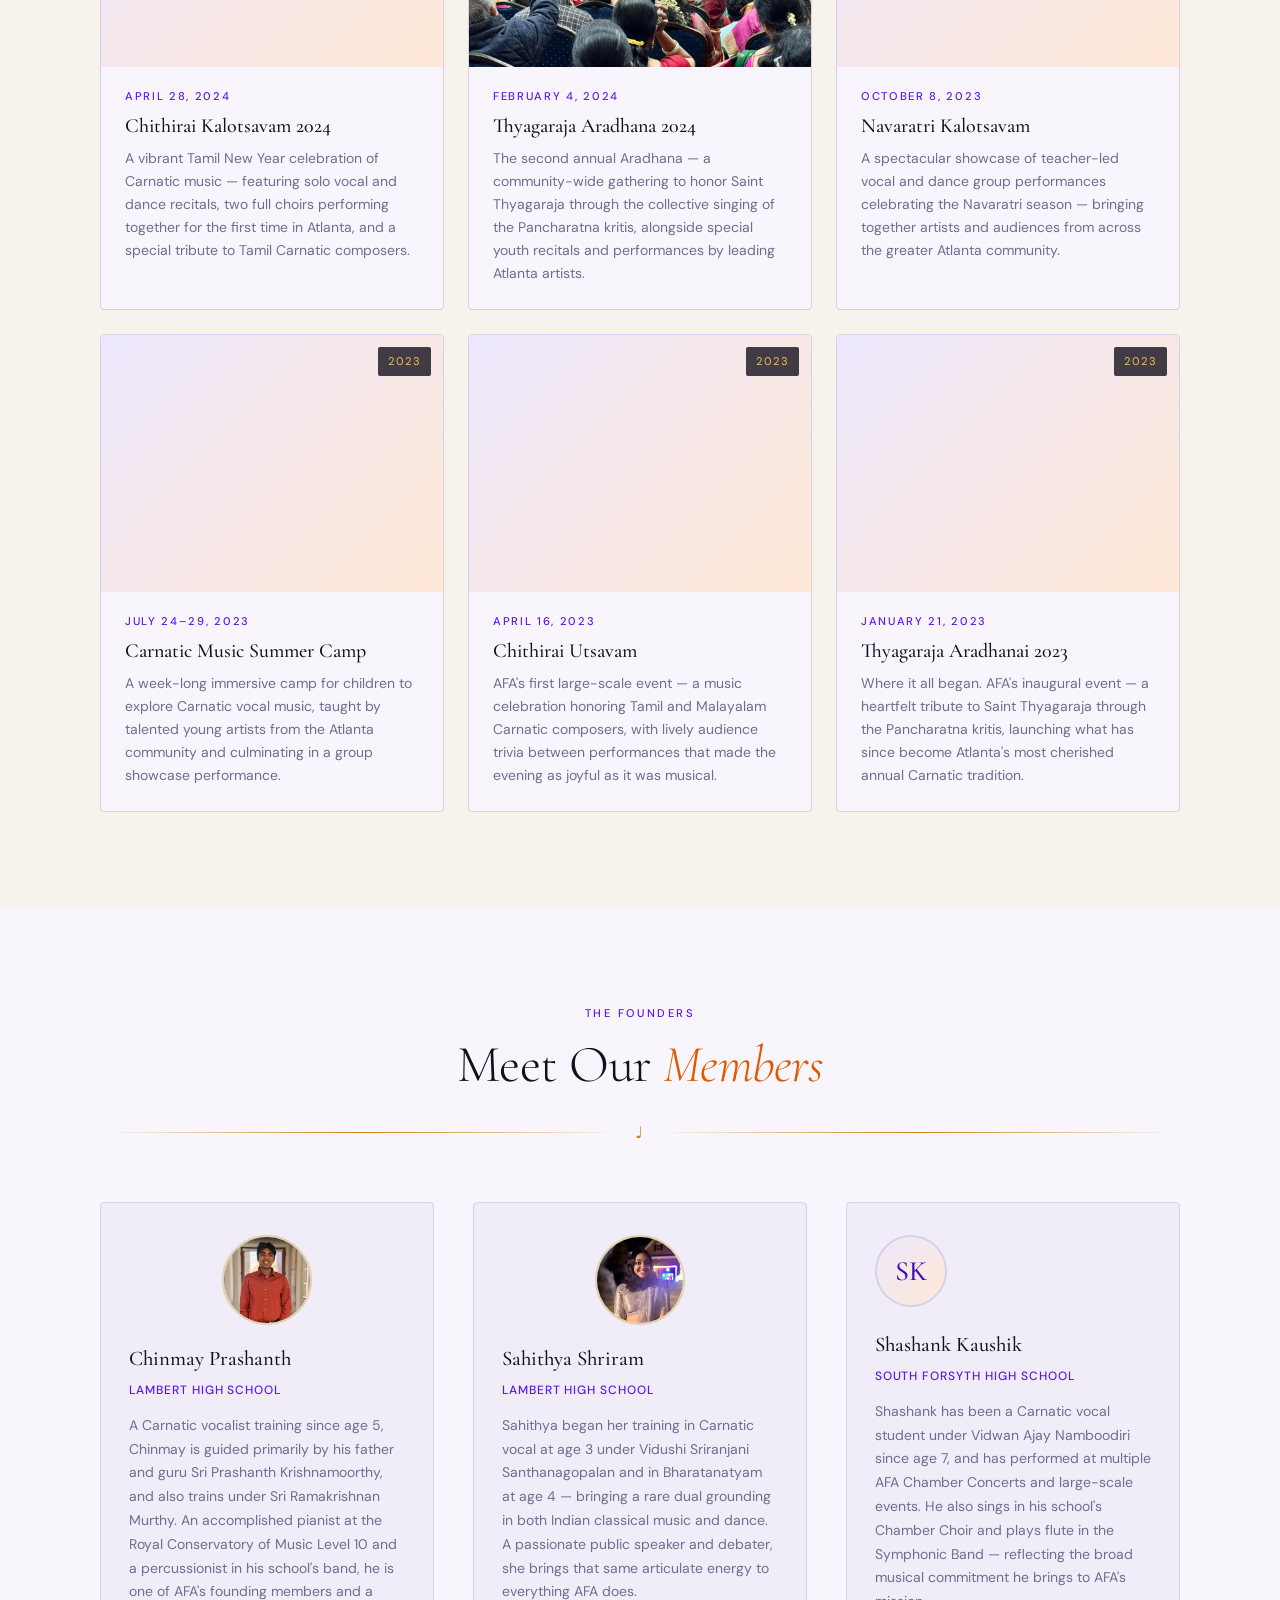
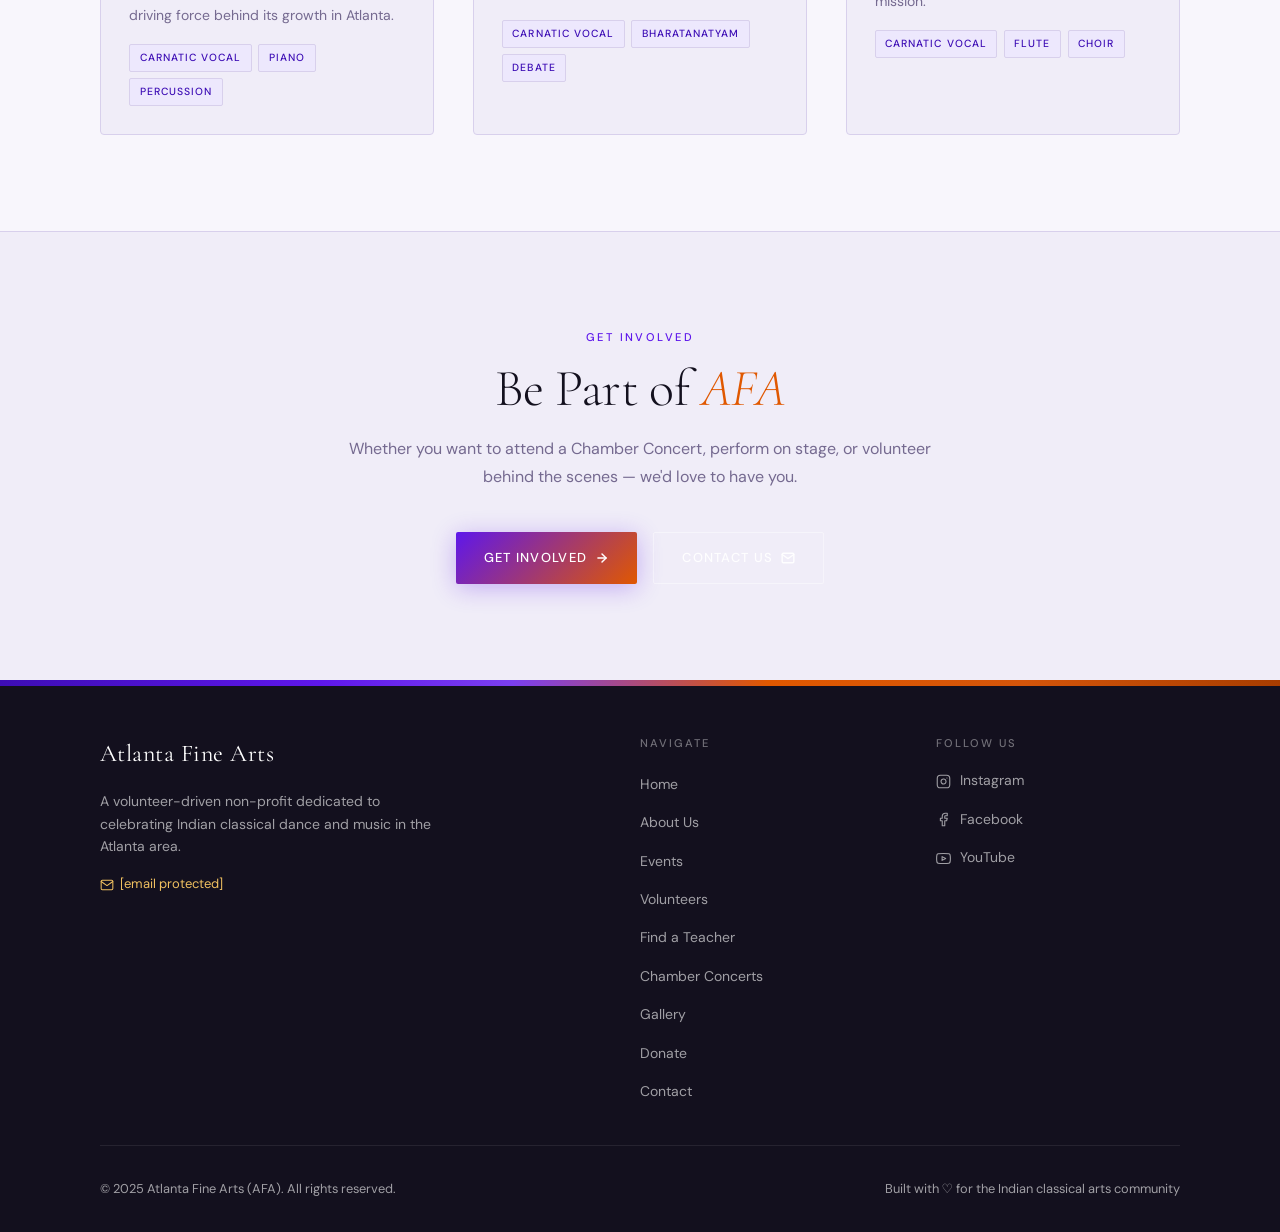
==== commit a449978c: "Update index.html" ====
--- a/index.html
+++ b/index.html
@@ -78,6 +78,11 @@
     .nav.scrolled { background: #1E1A16 !important; }
     /* Hide kolam-border top strip on index — it shows as white band over dark hero */
     body > .kolam-border:first-of-type { display: none; }
+    /* Events year tabs — ensure legible text on light background */
+    .events__tab { color: #3A3250 !important; font-weight: 500 !important; }
+    .events__tab.active { color: #fff !important; background: linear-gradient(135deg, #5E17EB, #c9a84c) !important; border-color: transparent !important; }
+    /* Events section background */
+    .events { background: #F7F3EC !important; }
     /* Member photo avatars */
     .member-card__avatar--photo {
       width: 90px !important;
@@ -1636,4 +1641,20 @@
       }
 
       /* Simulate submission — wire to Formspree / Netlify Forms in production */
-      var submitBtn = form.querySelector('[ty
+      /* Contact form submission handled server-side */
+      var submitBtn = form.querySelector('[type="submit"]');
+      if (submitBtn) submitBtn.disabled = true;
+      setTimeout(function () {
+        if (successMsg) {
+          successMsg.style.display = 'block';
+          successMsg.setAttribute('aria-live', 'polite');
+        }
+        form.reset();
+        if (submitBtn) submitBtn.disabled = false;
+      }, 800);
+    });
+
+  }());
+  </script>
+</body>
+</html>
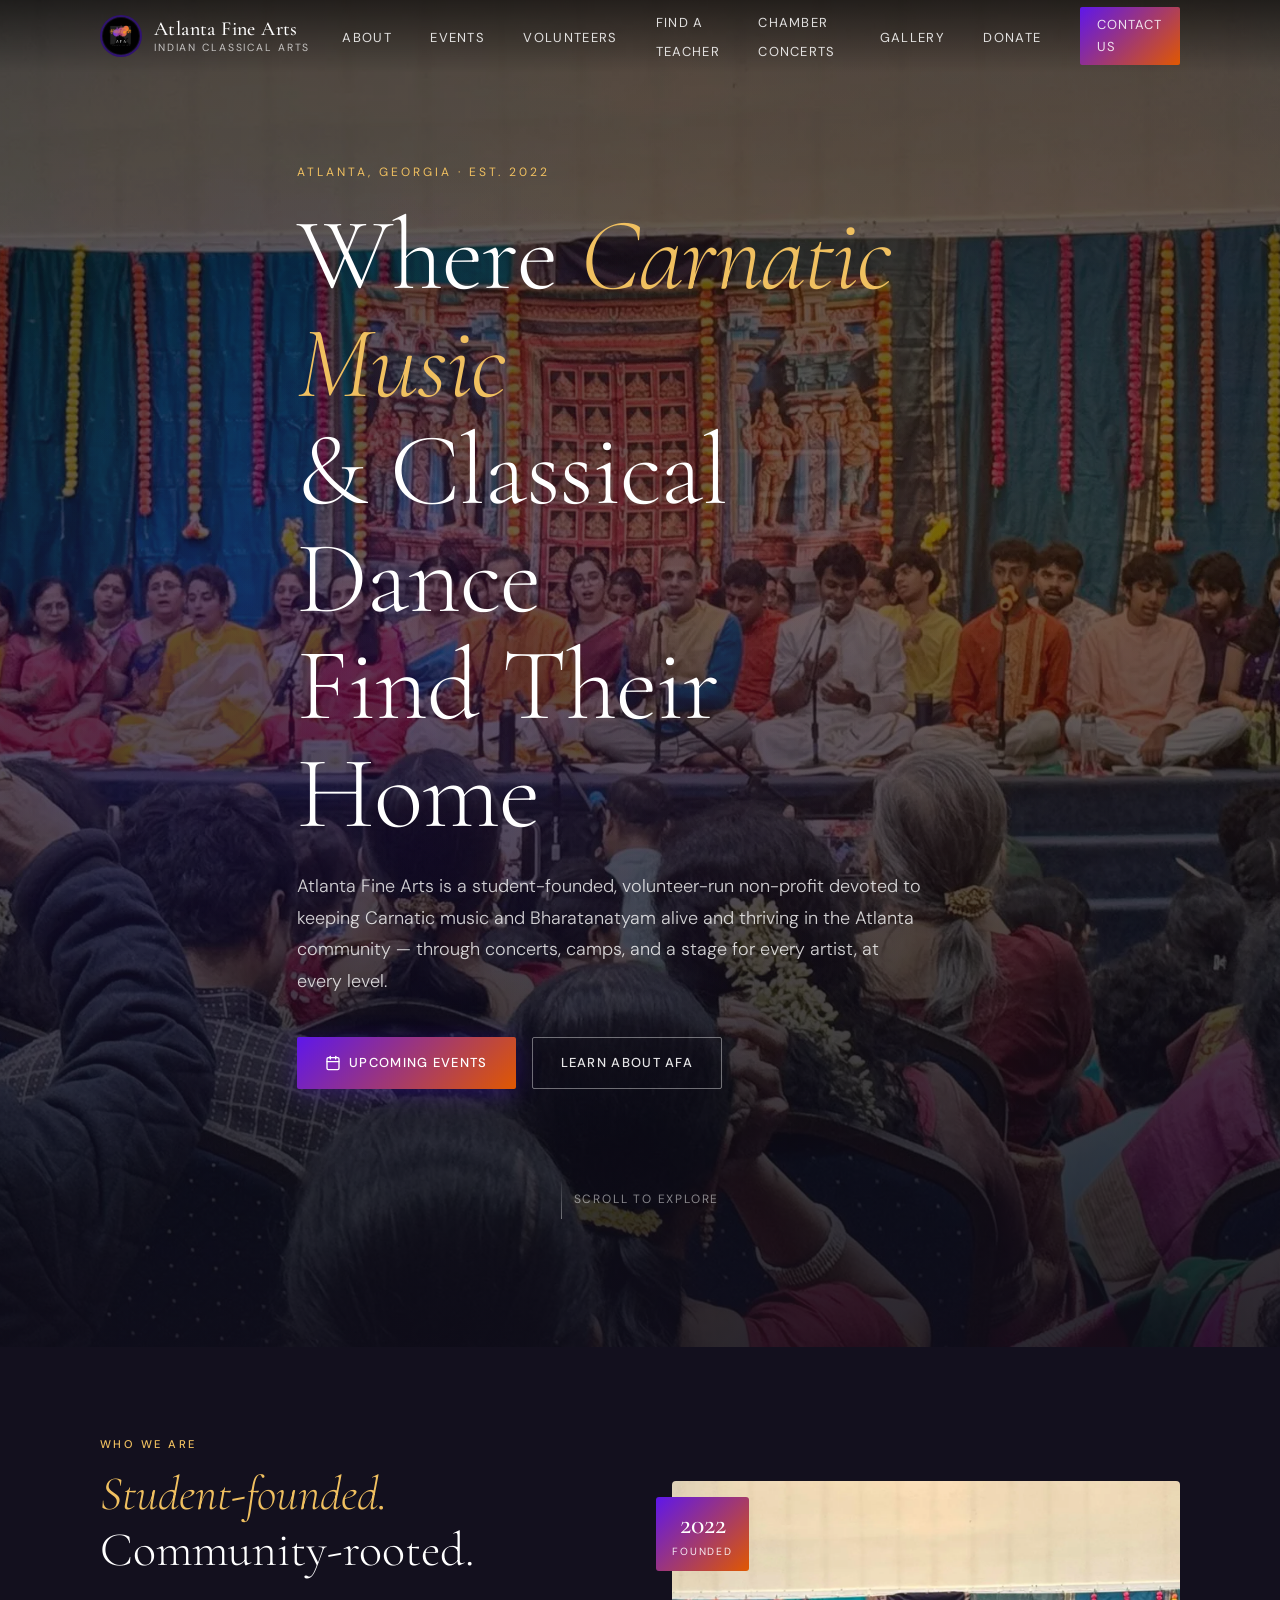
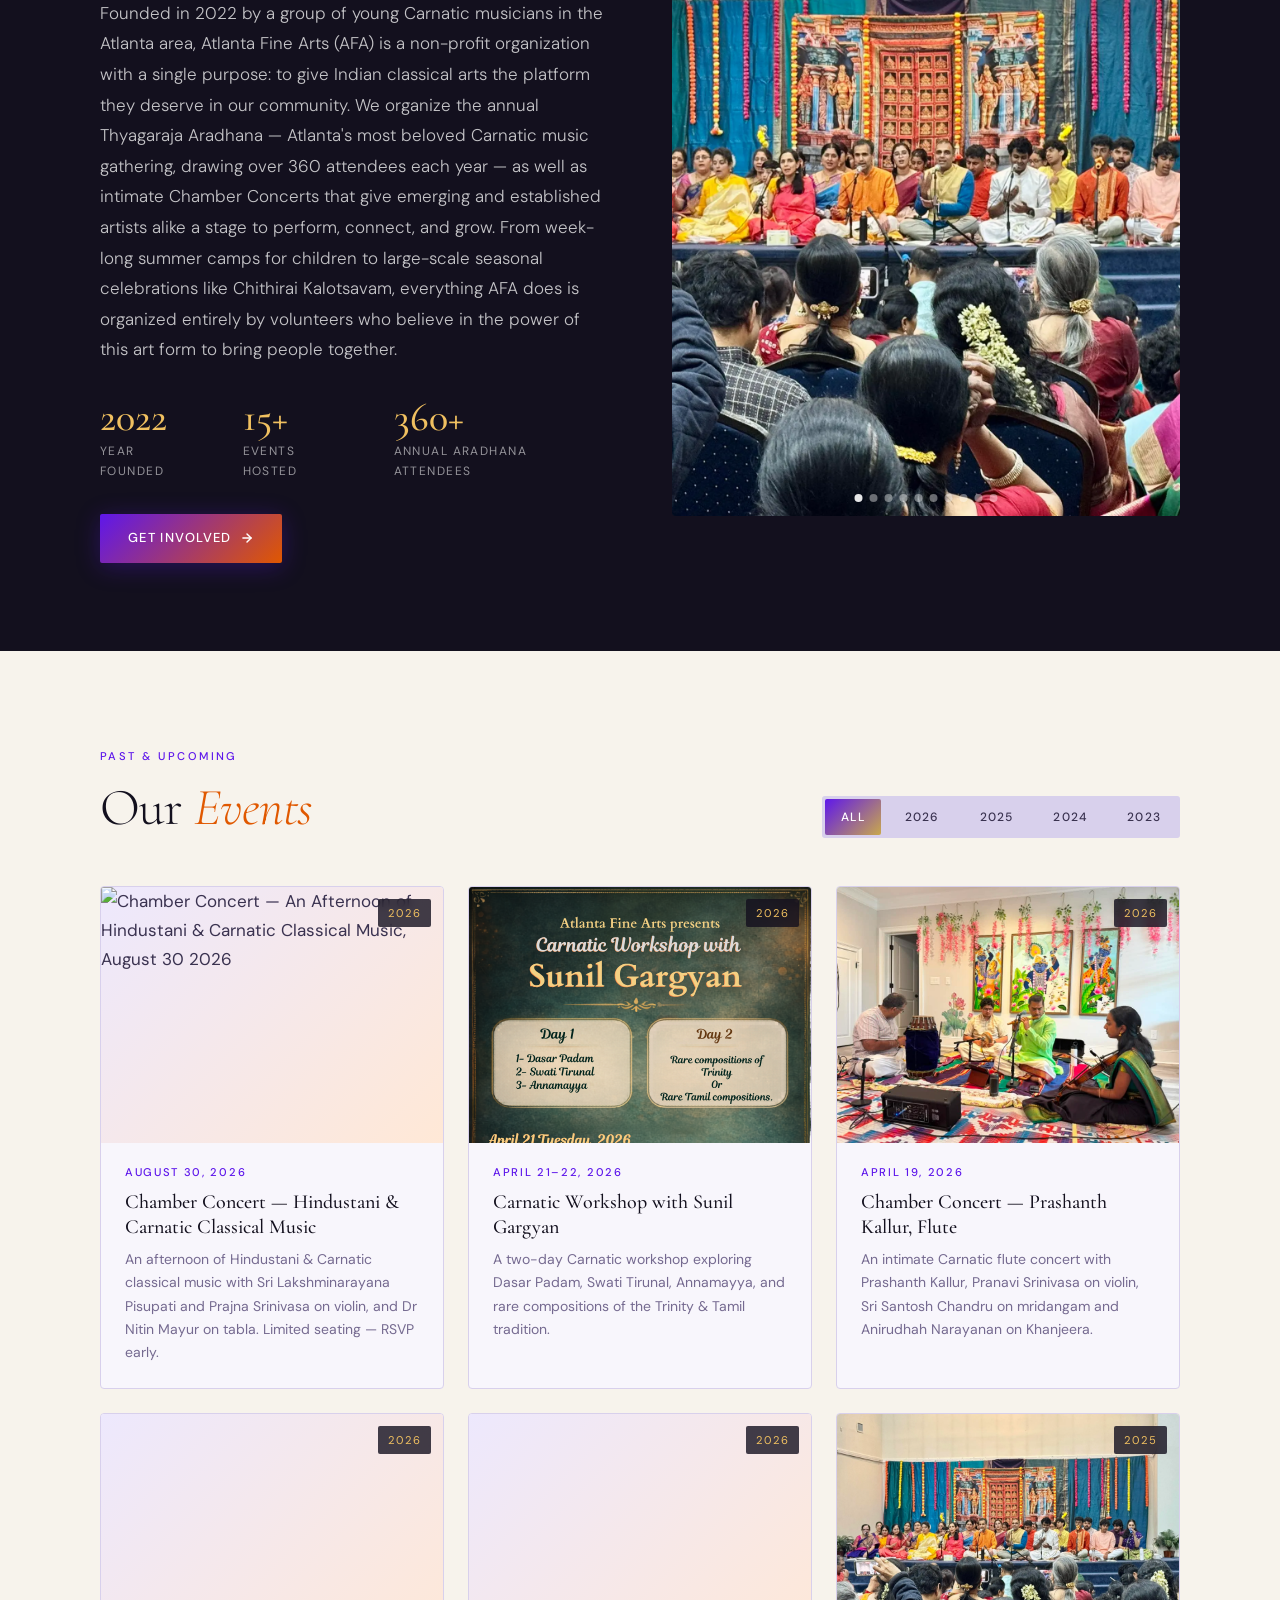
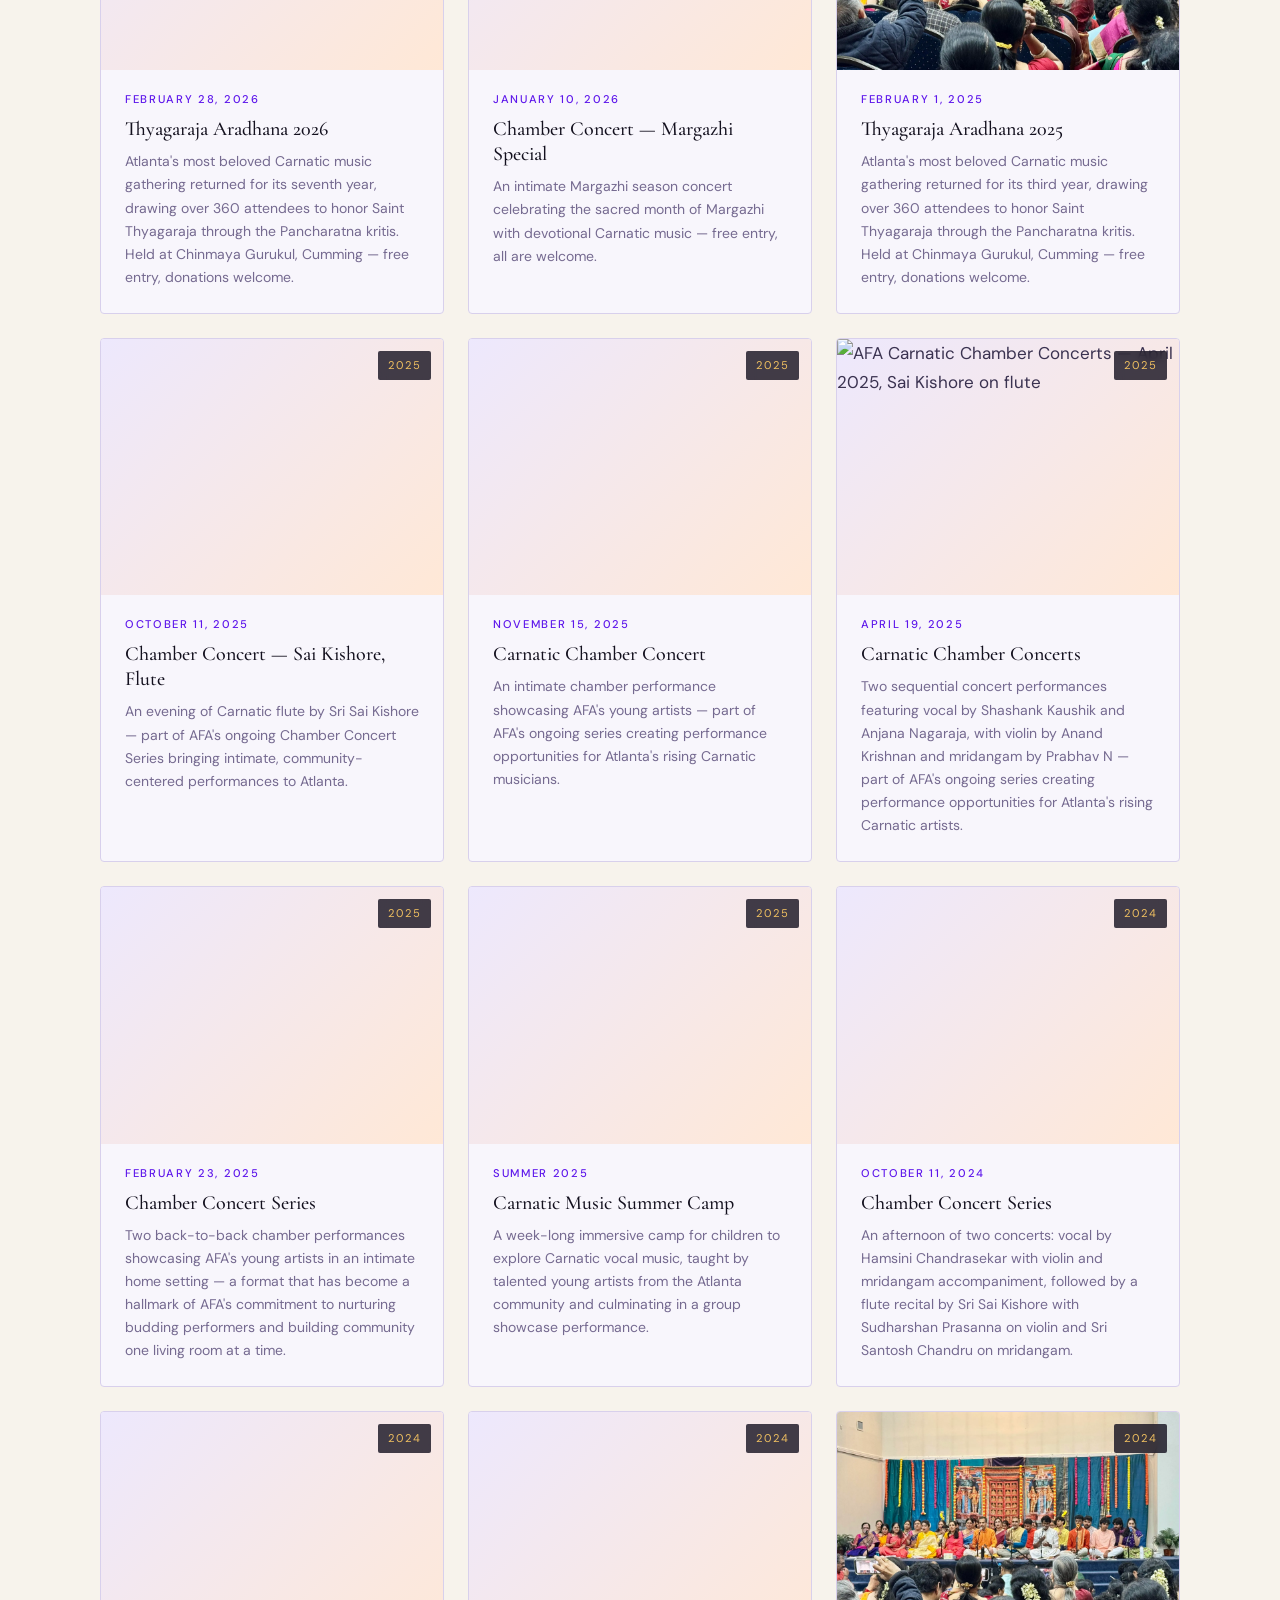
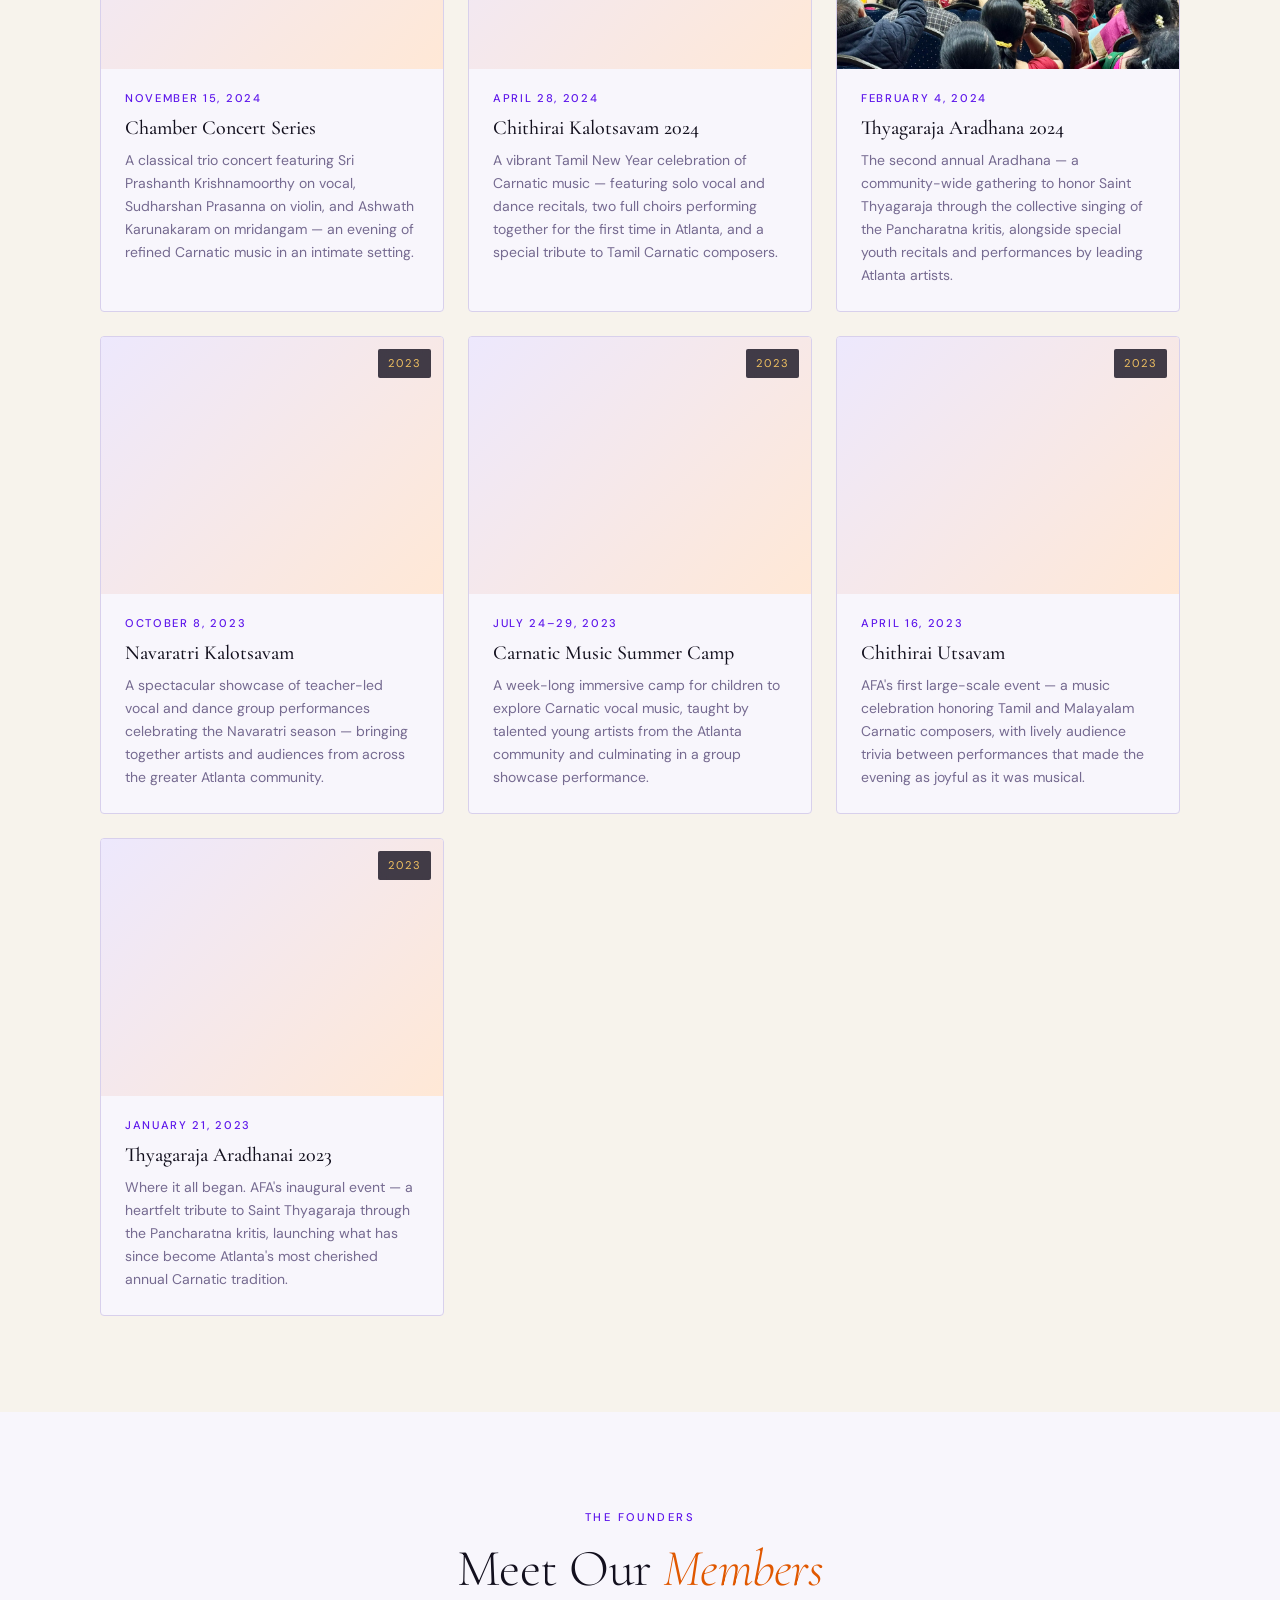
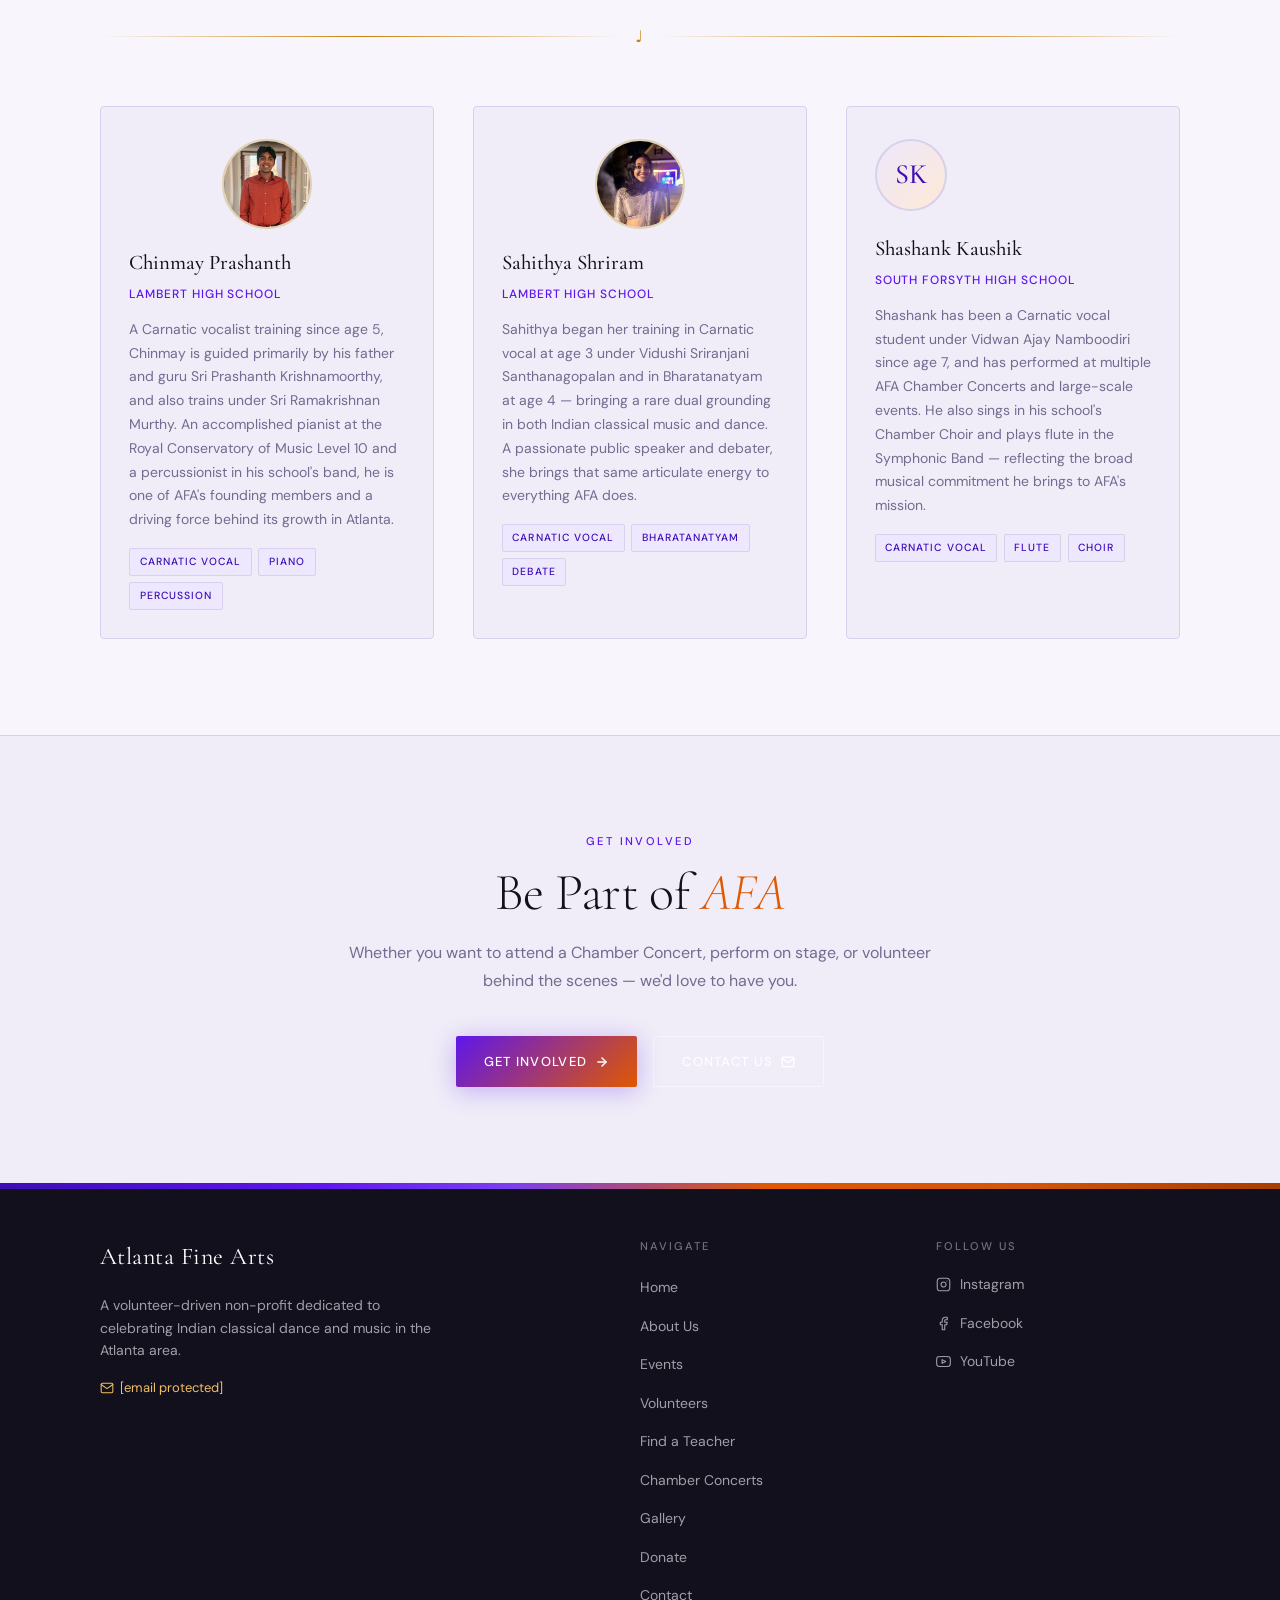
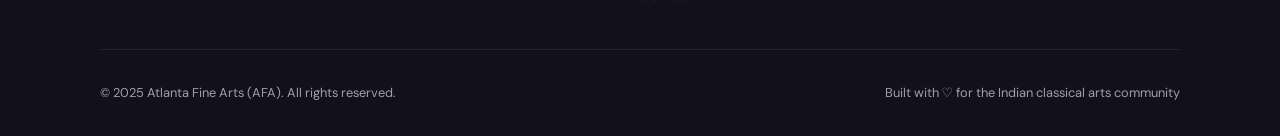
==== commit 9a3c0532: "Update index.html" ====
--- a/index.html
+++ b/index.html
@@ -557,6 +557,22 @@
         </style>
         <script>
           var eventsData = {
+            'chamber-pisupati-2026': {
+              imgs: ['assets/images/chamber-concert-aug-2026-poster.webp'],
+              date: 'Sunday, August 30, 2026 · 3:30 PM – 5:00 PM',
+              title: 'Chamber Concert — An Afternoon of Hindustani & Carnatic Classical Music',
+              location: 'Private Residence, Cumming GA (address shared upon RSVP)',
+              blog: 'AFA\'s next Chamber Concert brings together Hindustani and Carnatic classical music for an intimate afternoon performance.\n\nSri Lakshminarayana Pisupati and Prajna Srinivasa join on violin, with Dr Nitin Mayur on tabla, for a program that moves between both traditions in AFA\'s signature close-quarters setting.\n\nSeating is limited — RSVP early to reserve your spot. The address will be shared with confirmed guests ahead of the event.',
+              stats: ['Free Entry', 'Limited Seating', 'August 30, 2026'],
+              sets: [
+                { time: '3:30 PM – 5:00 PM', performers: [
+                  { name: 'Sri Lakshminarayana Pisupati', instrument: 'Violin' },
+                  { name: 'Dr Nitin Mayur', instrument: 'Tabla' },
+                  { name: 'Prajna Srinivasa', instrument: 'Violin' }
+                ]}
+              ],
+              registerLink: 'chamber-concerts.html#signup'
+            },
             'chamber-kallur-2026': {
               imgs: ['assets/images/prashanth-kallur-group.webp'],
               date: 'Sunday, April 19, 2026 · 3:00 PM – 4:30 PM',
@@ -881,7 +897,7 @@
                 '<div style="margin-top:20px;">'
                 + '<a href="' + d.registerLink + '" '
                 + 'style="display:inline-flex;align-items:center;gap:8px;background:#c9a84c;color:#1a1625;font-size:0.85rem;font-weight:600;padding:10px 20px;border-radius:4px;text-decoration:none;letter-spacing:0.04em;">'
-                + 'Register for this Workshop →</a></div>';
+                + 'Reserve Your Seat →</a></div>';
             }
 
             var modal = document.getElementById('event-modal');
@@ -904,6 +920,31 @@
         <div class="events__grid" id="events-grid" aria-live="polite" aria-label="Events list">
 
           <!-- UPCOMING ──────────────────────────── -->
+          <article class="event-card" data-year="2026"
+            onclick="openModal('chamber-pisupati-2026')"
+            tabindex="0"
+            onkeydown="if(event.key==='Enter')openModal('chamber-pisupati-2026')"
+            style="cursor:pointer;">
+            <div class="event-card__img">
+              <picture>
+                <source type="image/webp" srcset="assets/images/chamber-concert-aug-2026-poster.webp" />
+                <img src="assets/images/chamber-concert-aug-2026-poster.webp"
+                     alt="Chamber Concert — An Afternoon of Hindustani &amp; Carnatic Classical Music, August 30 2026"
+                     width="800" height="600" loading="lazy" decoding="async" />
+              </picture>
+              <span class="event-card__year-badge" aria-hidden="true">2026</span>
+            </div>
+            <div class="event-card__body">
+              <p class="event-card__date"><time datetime="2026-08-30">August 30, 2026</time></p>
+              <h3 class="event-card__title">Chamber Concert — Hindustani &amp; Carnatic Classical Music</h3>
+              <p class="event-card__desc">
+                An afternoon of Hindustani &amp; Carnatic classical music with
+                Sri Lakshminarayana Pisupati and Prajna Srinivasa on violin,
+                and Dr Nitin Mayur on tabla. Limited seating — RSVP early.
+              </p>
+            </div>
+          </article>
+
           <article class="event-card" data-year="2026"
             onclick="openModal('workshop-sunil-2026')"
             tabindex="0"
@@ -1584,6 +1625,7 @@
     var form       = document.getElementById('contact-form');
     var successMsg = document.getElementById('form-success');
 
+    if (form) {
     function setFieldError(field, errId, msg) {
       field.setAttribute('aria-invalid', 'true');
       var errEl = document.getElementById(errId);
@@ -1654,6 +1696,8 @@
       }, 800);
     });
 
+    } // end if (form)
+
   }());
   </script>
 </body>
